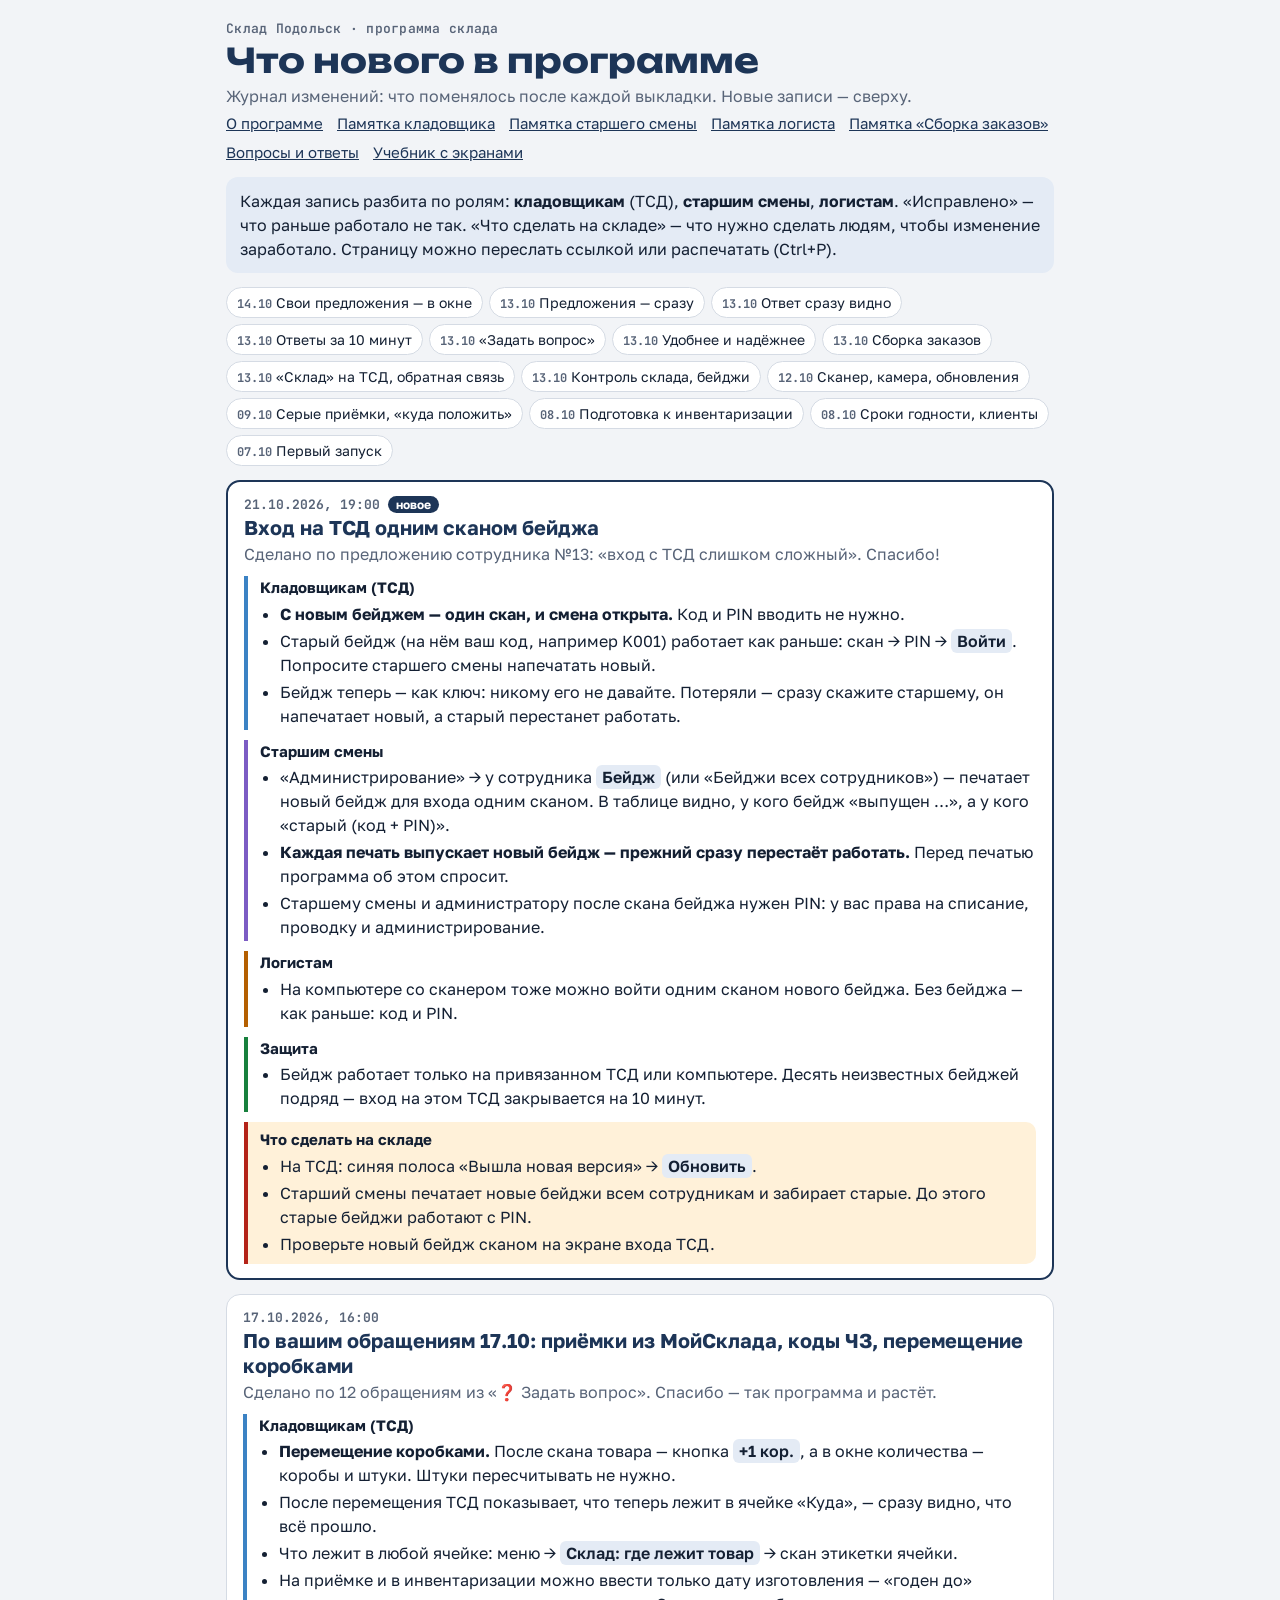
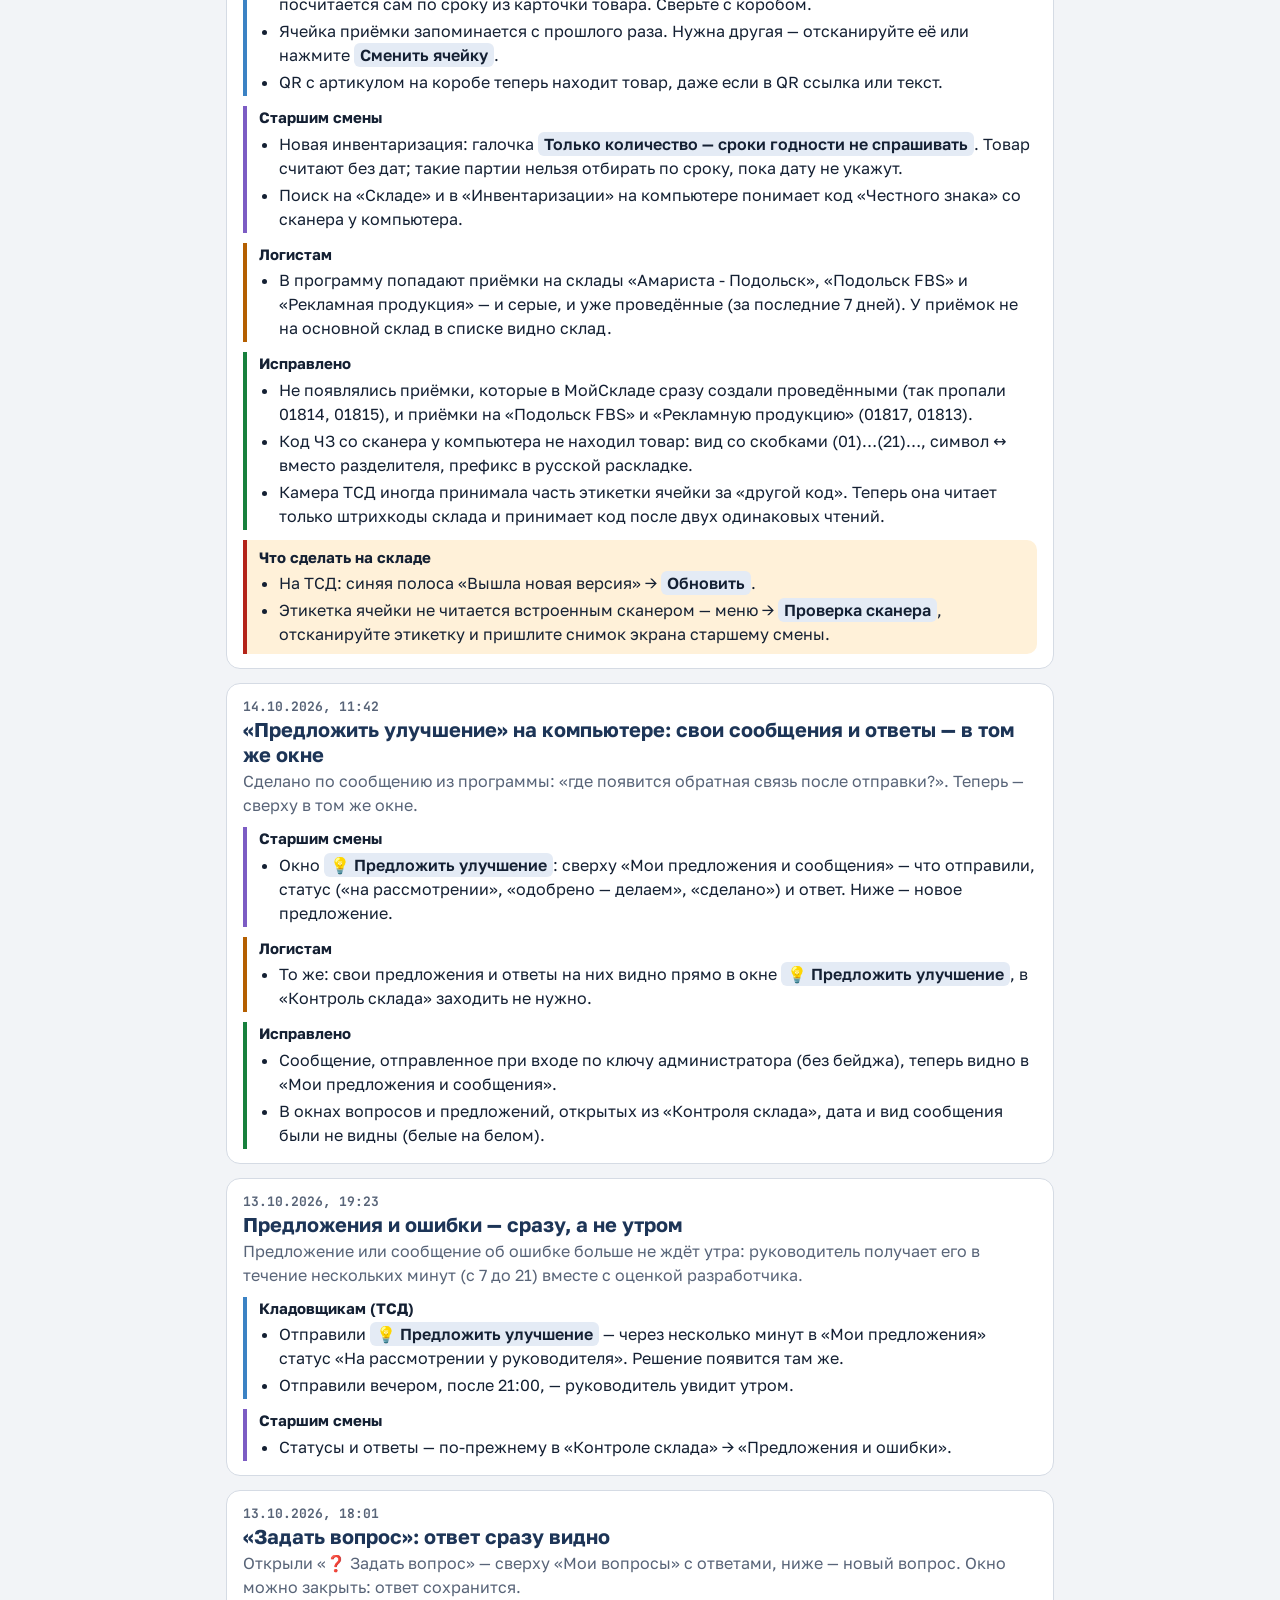
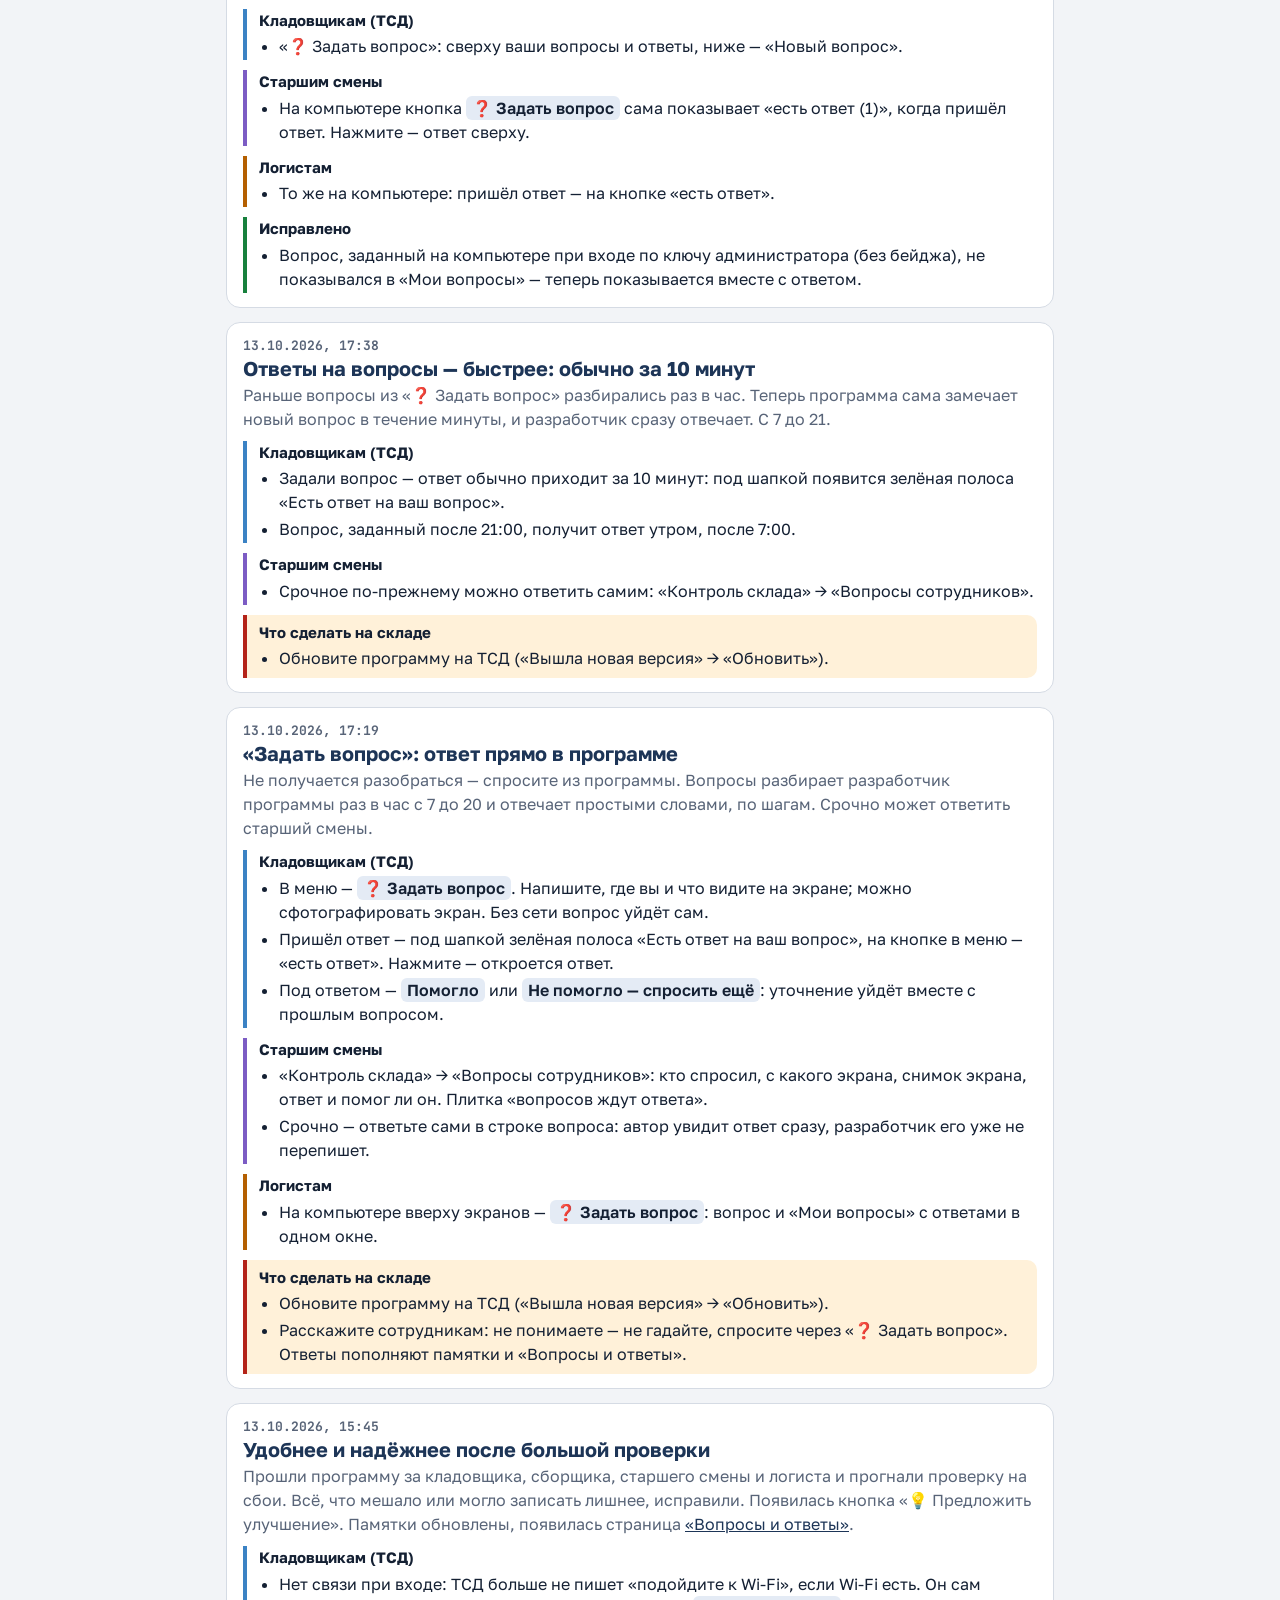
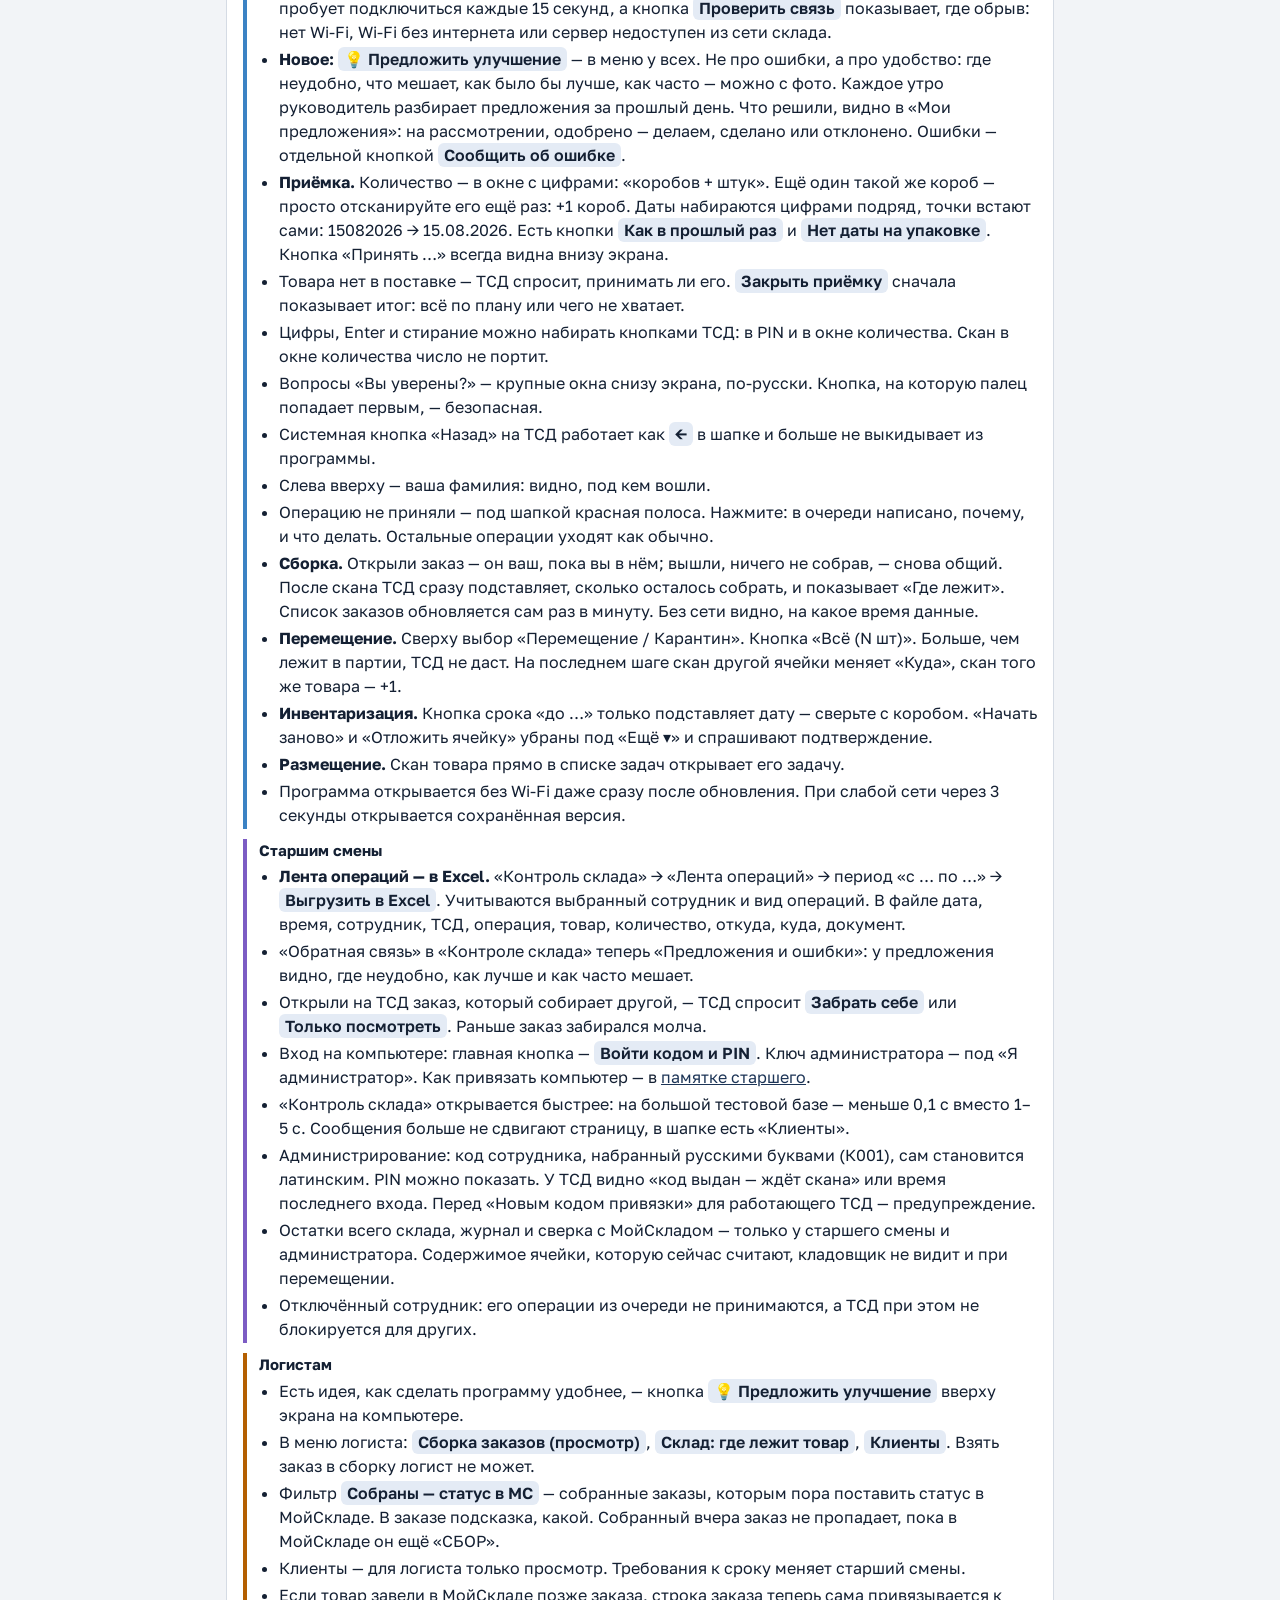
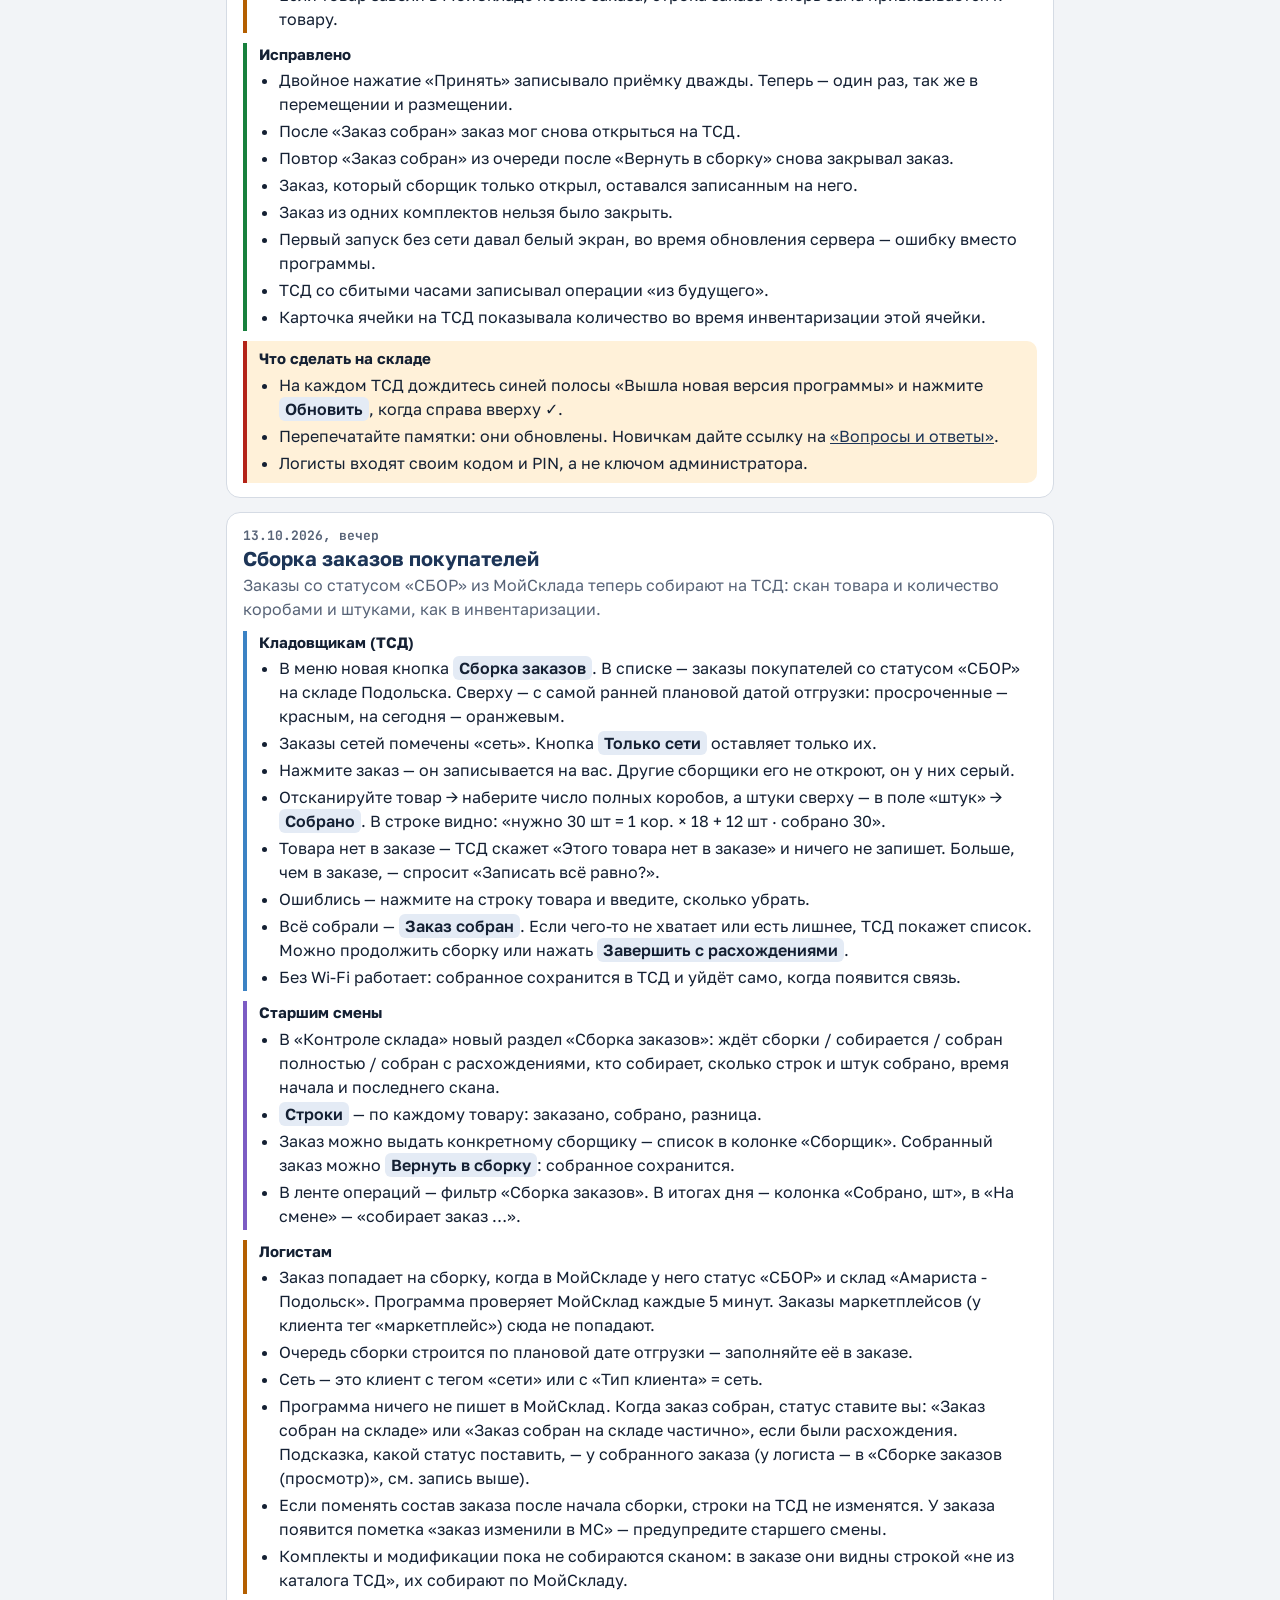
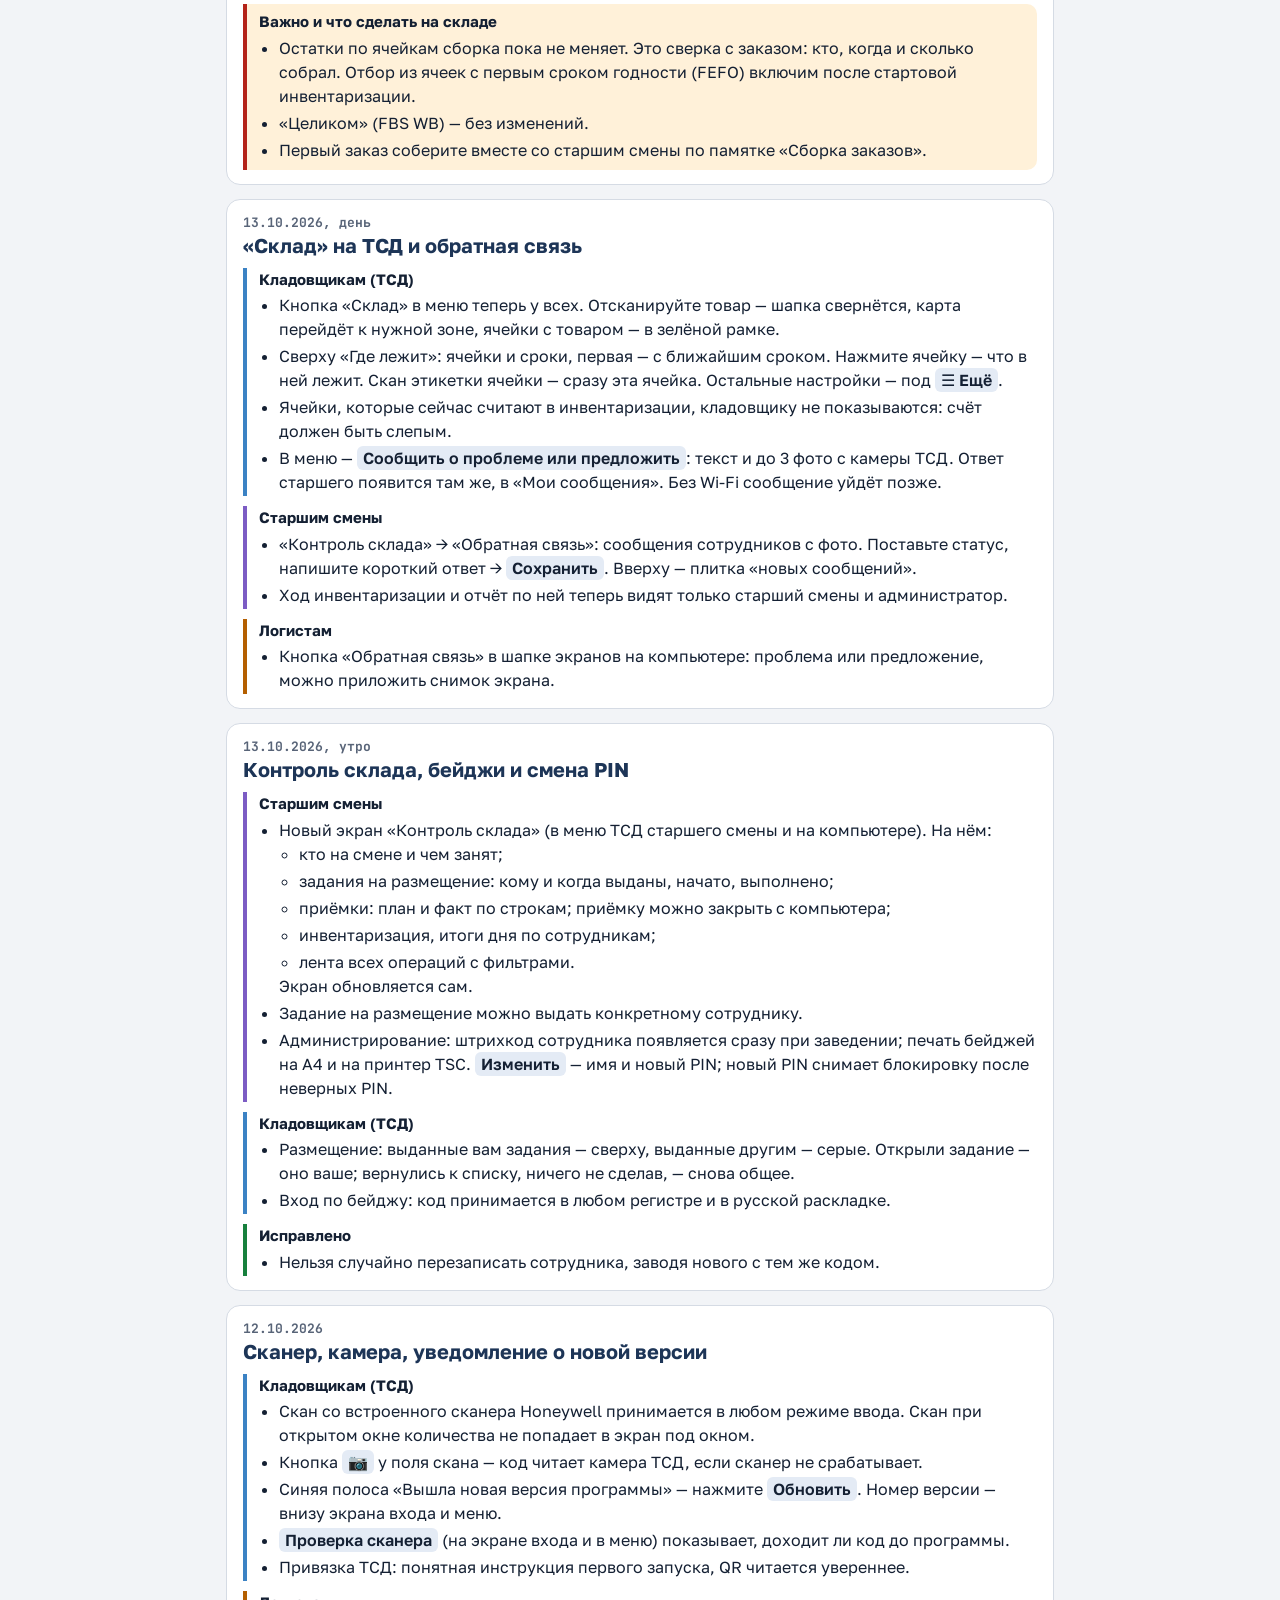
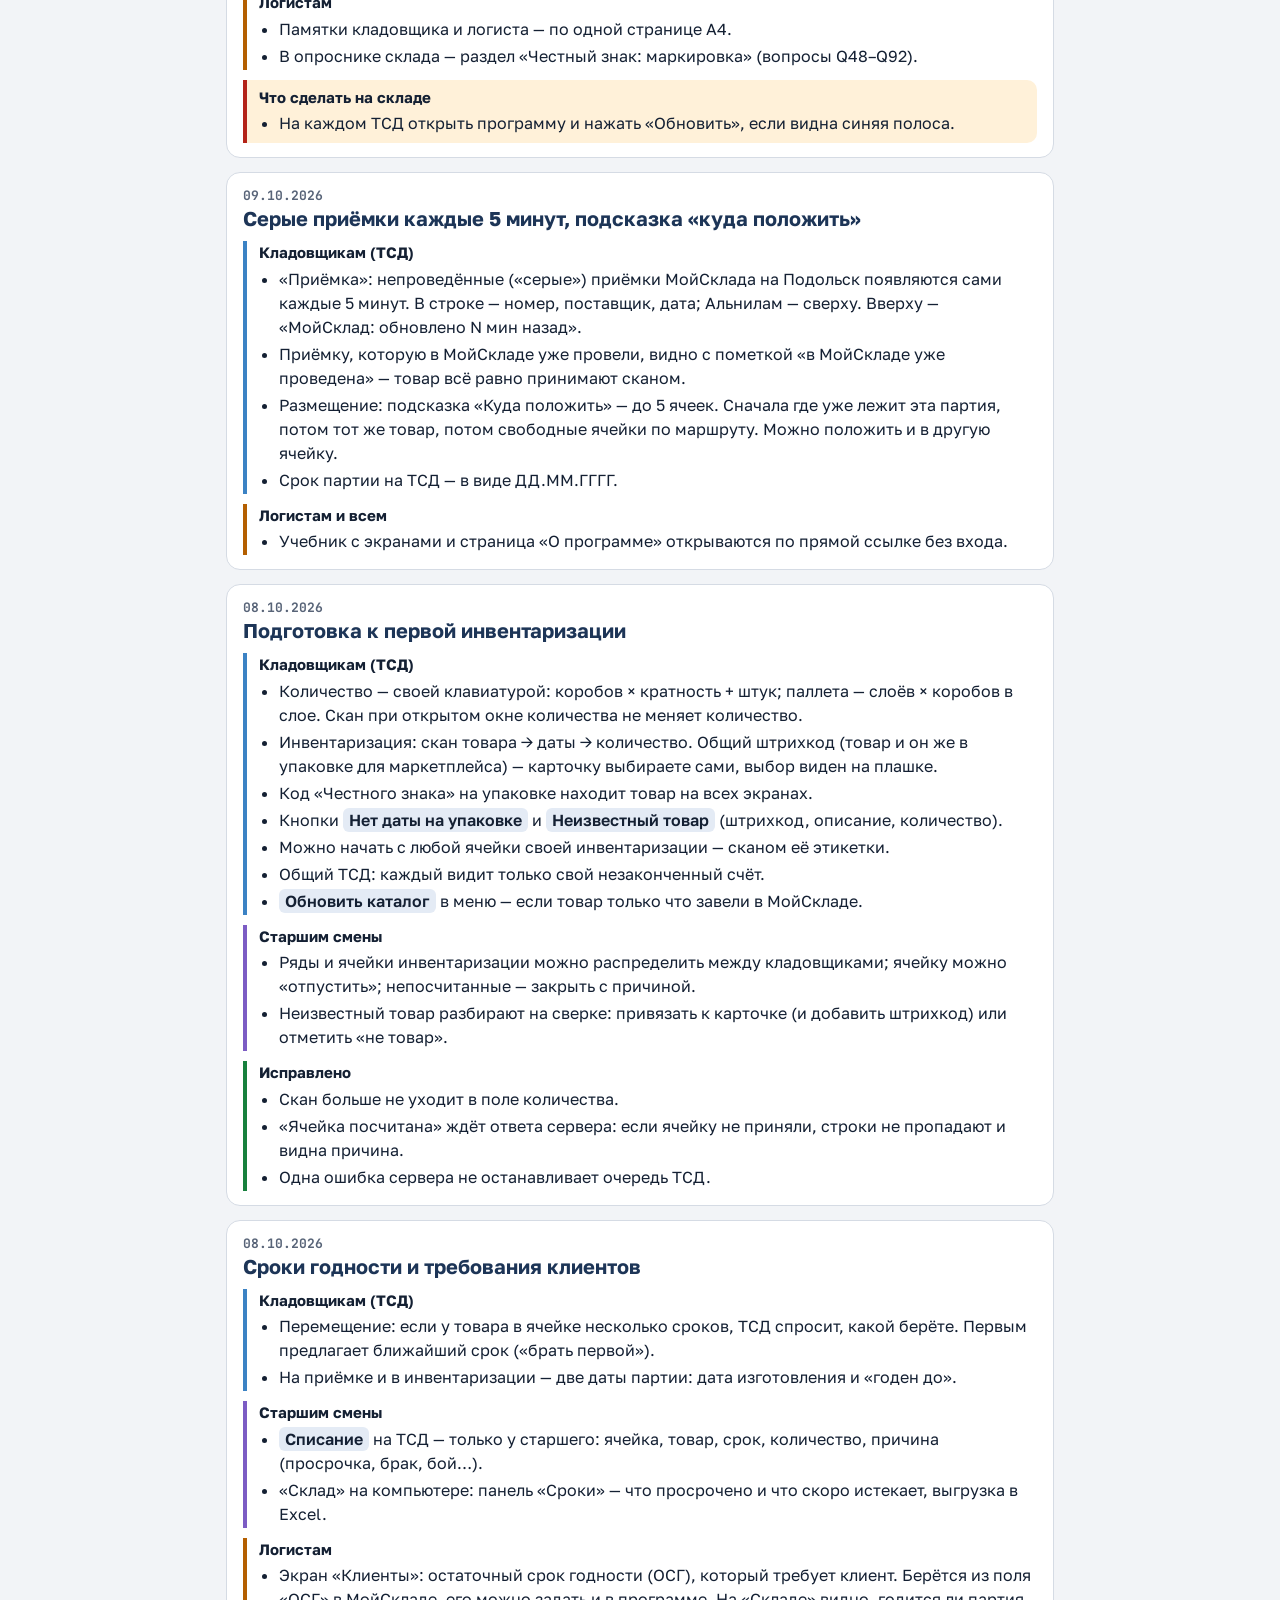
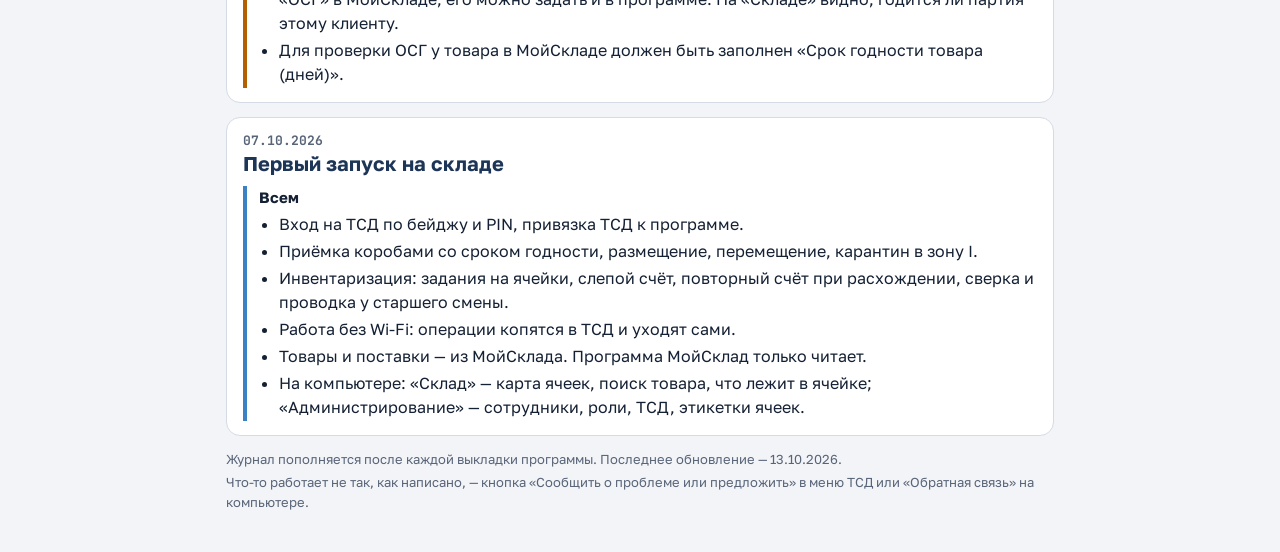
==== wms/changes/index.html @ 1d03b7bf "WMS: вход одним сканом бейджа — памятки, FAQ, журнал изменений Co-Authored-By: Claude Opus 5.5 <nore" ====
<!doctype html>
<html lang="ru">
<head>
<meta charset="utf-8">
<meta name="viewport" content="width=device-width, initial-scale=1, viewport-fit=cover">
<meta name="robots" content="noindex, nofollow">
<meta name="description" content="Журнал изменений программы склада Подольск: что поменялось для кладовщиков, старших смены и логистов после каждой выкладки.">
<meta name="color-scheme" content="light dark">
<title>Что нового в программе</title>
<link rel="preconnect" href="https://fonts.googleapis.com">
<link rel="preconnect" href="https://fonts.gstatic.com" crossorigin>
<link rel="stylesheet" href="https://fonts.googleapis.com/css2?family=Unbounded:wght@700&family=Golos+Text:wght@400;600;700&family=JetBrains+Mono:wght@600;700&display=swap">
<style>
/* Журнал изменений: новые выкладки сверху, по ролям. Тот же стиль, что у памяток и учебника. */
:root {
  --bg: #f2f4f7; --surface: #ffffff; --ink: #142033; --muted: #586478; --line: #d5dbe4;
  --brand: #1d3557; --brand-soft: #e4ebf5; --signal: #b45f00; --signal-soft: #fff1d9; --bad: #b42318;
  --ok: #17803d; --ok-soft: #e3f5e9;
  --f-display: "Unbounded", "Golos Text", system-ui, sans-serif;
  --f-body: "Golos Text", system-ui, -apple-system, "Segoe UI", Roboto, sans-serif;
  --f-mono: "JetBrains Mono", ui-monospace, Menlo, Consolas, monospace;
}
@media (prefers-color-scheme: dark) {
  :root:not([data-theme="light"]) {
    --bg: #0e1520; --surface: #161f2d; --ink: #e6ebf2; --muted: #9ba7b9; --line: #2a3648;
    --brand: #9cbbe6; --brand-soft: #1d2a3d; --signal: #f2b04a; --signal-soft: #33260f; --bad: #f08b80;
    --ok: #7fd39b; --ok-soft: #15301f;
    color-scheme: dark;
  }
}
:root[data-theme="dark"] {
  --bg: #0e1520; --surface: #161f2d; --ink: #e6ebf2; --muted: #9ba7b9; --line: #2a3648;
  --brand: #9cbbe6; --brand-soft: #1d2a3d; --signal: #f2b04a; --signal-soft: #33260f; --bad: #f08b80;
  --ok: #7fd39b; --ok-soft: #15301f;
  color-scheme: dark;
}
* { box-sizing: border-box; }
html { -webkit-text-size-adjust: 100%; }
body { margin: 0; background: var(--bg); color: var(--ink); font: 400 16px/1.5 var(--f-body); }
a { color: var(--brand); }
.wrap { max-width: 860px; margin: 0 auto; padding: 20px 16px 40px; display: grid; gap: 14px; }
header { display: grid; gap: 4px; }
.eyebrow { font: 600 13px var(--f-mono); color: var(--muted); letter-spacing: .02em; }
h1 { margin: 0; font: 700 clamp(24px, 4.4vw, 34px)/1.15 var(--f-display); color: var(--brand); }
.sub { margin: 0; color: var(--muted); }
.links { display: flex; flex-wrap: wrap; gap: 6px 14px; font-size: 15px; }
.how { margin: 0; padding: 12px 14px; border-radius: 12px; background: var(--brand-soft); }
.toc { display: flex; flex-wrap: wrap; gap: 6px; margin: 0; padding: 0; list-style: none; }
.toc a { display: inline-block; padding: 4px 10px; border-radius: 999px; border: 1px solid var(--line); background: var(--surface); text-decoration: none; font-size: 14px; color: var(--ink); }
.toc a b { font-family: var(--f-mono); font-size: 12px; color: var(--muted); margin-right: 4px; }
article { background: var(--surface); border: 1px solid var(--line); border-radius: 14px; padding: 14px 16px; display: grid; gap: 10px; scroll-margin-top: 12px; }
article.latest { border: 2px solid var(--brand); }
.rel-head { display: grid; gap: 2px; }
.date { font: 700 13px var(--f-mono); color: var(--muted); }
.date .new { margin-left: 8px; padding: 1px 8px; border-radius: 999px; background: var(--brand); color: var(--surface); font-family: var(--f-body); font-size: 12px; }
h2 { margin: 0; font: 700 20px/1.25 var(--f-body); color: var(--brand); }
.lead { margin: 0; color: var(--muted); }
.who { border-left: 4px solid var(--line); padding: 2px 0 2px 12px; }
.who h3 { margin: 0 0 4px; font: 700 15px/1.3 var(--f-body); }
.who.tsd { border-color: #3b82c4; }
.who.lead-role { border-color: #7c5cc4; }
.who.logist { border-color: var(--signal); }
.who.fixed { border-color: var(--ok); }
.who.todo { border-color: var(--bad); background: var(--signal-soft); border-radius: 0 10px 10px 0; padding: 8px 10px 8px 12px; }
ul { margin: 0; padding-left: 20px; display: grid; gap: 3px; }
p { margin: 0; }
.k { display: inline-block; padding: 0 6px; border-radius: 6px; background: var(--brand-soft); font-weight: 600; }
.note { color: var(--muted); font-size: 14px; }
footer { color: var(--muted); font-size: 13px; display: grid; gap: 4px; }
@media print {
  @page { size: A4; margin: 10mm; }
  body { background: #fff; color: #000; font-size: 10pt; line-height: 1.35; }
  .wrap { max-width: none; padding: 0; gap: 8px; }
  h1 { font-size: 18pt; color: #000; }
  .links, .toc { display: none; }
  article { border-color: #999; padding: 8px 10px; break-inside: auto; }
  article.latest { border-width: 1px; }
  .who { break-inside: avoid; }
  .how, .who.todo { background: #f3f3f3; }
  .k { background: #eee; }
}
</style>
</head>
<body>
<div class="wrap">
  <header>
    <span class="eyebrow">Склад Подольск · программа склада</span>
    <h1>Что нового в программе</h1>
    <p class="sub">Журнал изменений: что поменялось после каждой выкладки. Новые записи — сверху.</p>
    <nav class="links">
      <a href="../">О программе</a>
      <a href="../kladovshik/">Памятка кладовщика</a>
      <a href="../starshiy/">Памятка старшего смены</a>
      <a href="../logist/">Памятка логиста</a>
      <a href="../sborka/">Памятка «Сборка заказов»</a>
      <a href="../faq/">Вопросы и ответы</a>
      <a href="../training/">Учебник с экранами</a>
    </nav>
  </header>

  <p class="how">
    Каждая запись разбита по ролям: <b>кладовщикам</b> (ТСД), <b>старшим смены</b>, <b>логистам</b>.
    «Исправлено» — что раньше работало не так. «Что сделать на складе» — что нужно сделать людям, чтобы изменение заработало.
    Страницу можно переслать ссылкой или распечатать (Ctrl+P).
  </p>

  <ul class="toc" aria-label="Выкладки">
    <li><a href="#2026-10-13-fb-mine"><b>14.10</b>Свои предложения — в окне</a></li>
    <li><a href="#2026-10-13-ideas-fast"><b>13.10</b>Предложения — сразу</a></li>
    <li><a href="#2026-10-13-help-mine"><b>13.10</b>Ответ сразу видно</a></li>
    <li><a href="#2026-10-13-help-fast"><b>13.10</b>Ответы за 10 минут</a></li>
    <li><a href="#2026-10-13-help"><b>13.10</b>«Задать вопрос»</a></li>
    <li><a href="#2026-10-13-check"><b>13.10</b>Удобнее и надёжнее</a></li>
    <li><a href="#2026-10-13-sborka"><b>13.10</b>Сборка заказов</a></li>
    <li><a href="#2026-10-13-sklad"><b>13.10</b>«Склад» на ТСД, обратная связь</a></li>
    <li><a href="#2026-10-13-control"><b>13.10</b>Контроль склада, бейджи</a></li>
    <li><a href="#2026-10-12"><b>12.10</b>Сканер, камера, обновления</a></li>
    <li><a href="#2026-10-09"><b>09.10</b>Серые приёмки, «куда положить»</a></li>
    <li><a href="#2026-10-08-inv"><b>08.10</b>Подготовка к инвентаризации</a></li>
    <li><a href="#2026-10-08-srok"><b>08.10</b>Сроки годности, клиенты</a></li>
    <li><a href="#2026-10-07"><b>07.10</b>Первый запуск</a></li>
  </ul>

  <!-- Новая запись — сюда, сверху. Класс latest — только у последней. -->

  <article id="2026-10-21-badge" class="latest">
    <div class="rel-head">
      <span class="date">21.10.2026, 19:00<span class="new">новое</span></span>
      <h2>Вход на ТСД одним сканом бейджа</h2>
      <p class="lead">Сделано по предложению сотрудника №13: «вход с ТСД слишком сложный». Спасибо!</p>
    </div>
    <section class="who tsd">
      <h3>Кладовщикам (ТСД)</h3>
      <ul>
        <li><b>С новым бейджем — один скан, и смена открыта.</b> Код и PIN вводить не нужно.</li>
        <li>Старый бейдж (на нём ваш код, например K001) работает как раньше: скан → PIN → <span class="k">Войти</span>. Попросите старшего смены напечатать новый.</li>
        <li>Бейдж теперь — как ключ: никому его не давайте. Потеряли — сразу скажите старшему, он напечатает новый, а старый перестанет работать.</li>
      </ul>
    </section>
    <section class="who lead-role">
      <h3>Старшим смены</h3>
      <ul>
        <li>«Администрирование» → у сотрудника <span class="k">Бейдж</span> (или «Бейджи всех сотрудников») — печатает новый бейдж для входа одним сканом. В таблице видно, у кого бейдж «выпущен …», а у кого «старый (код + PIN)».</li>
        <li><b>Каждая печать выпускает новый бейдж — прежний сразу перестаёт работать.</b> Перед печатью программа об этом спросит.</li>
        <li>Старшему смены и администратору после скана бейджа нужен PIN: у вас права на списание, проводку и администрирование.</li>
      </ul>
    </section>
    <section class="who logist">
      <h3>Логистам</h3>
      <ul>
        <li>На компьютере со сканером тоже можно войти одним сканом нового бейджа. Без бейджа — как раньше: код и PIN.</li>
      </ul>
    </section>
    <section class="who fixed">
      <h3>Защита</h3>
      <ul>
        <li>Бейдж работает только на привязанном ТСД или компьютере. Десять неизвестных бейджей подряд — вход на этом ТСД закрывается на 10 минут.</li>
      </ul>
    </section>
    <section class="who todo">
      <h3>Что сделать на складе</h3>
      <ul>
        <li>На ТСД: синяя полоса «Вышла новая версия» → <span class="k">Обновить</span>.</li>
        <li>Старший смены печатает новые бейджи всем сотрудникам и забирает старые. До этого старые бейджи работают с PIN.</li>
        <li>Проверьте новый бейдж сканом на экране входа ТСД.</li>
      </ul>
    </section>
  </article>

  <article id="2026-10-17-obrashcheniya">
    <div class="rel-head">
      <span class="date">17.10.2026, 16:00</span>
      <h2>По вашим обращениям 17.10: приёмки из МойСклада, коды ЧЗ, перемещение коробками</h2>
      <p class="lead">Сделано по 12 обращениям из «❓ Задать вопрос». Спасибо — так программа и растёт.</p>
    </div>
    <section class="who tsd">
      <h3>Кладовщикам (ТСД)</h3>
      <ul>
        <li><b>Перемещение коробками.</b> После скана товара — кнопка <span class="k">+1 кор.</span>, а в окне количества — коробы и штуки. Штуки пересчитывать не нужно.</li>
        <li>После перемещения ТСД показывает, что теперь лежит в ячейке «Куда», — сразу видно, что всё прошло.</li>
        <li>Что лежит в любой ячейке: меню → <span class="k">Склад: где лежит товар</span> → скан этикетки ячейки.</li>
        <li>На приёмке и в инвентаризации можно ввести только дату изготовления — «годен до» посчитается сам по сроку из карточки товара. Сверьте с коробом.</li>
        <li>Ячейка приёмки запоминается с прошлого раза. Нужна другая — отсканируйте её или нажмите <span class="k">Сменить ячейку</span>.</li>
        <li>QR с артикулом на коробе теперь находит товар, даже если в QR ссылка или текст.</li>
      </ul>
    </section>
    <section class="who lead-role">
      <h3>Старшим смены</h3>
      <ul>
        <li>Новая инвентаризация: галочка <span class="k">Только количество — сроки годности не спрашивать</span>. Товар считают без дат; такие партии нельзя отбирать по сроку, пока дату не укажут.</li>
        <li>Поиск на «Складе» и в «Инвентаризации» на компьютере понимает код «Честного знака» со сканера у компьютера.</li>
      </ul>
    </section>
    <section class="who logist">
      <h3>Логистам</h3>
      <ul>
        <li>В программу попадают приёмки на склады «Амариста - Подольск», «Подольск FBS» и «Рекламная продукция» — и серые, и уже проведённые (за последние 7 дней). У приёмок не на основной склад в списке видно склад.</li>
      </ul>
    </section>
    <section class="who fixed">
      <h3>Исправлено</h3>
      <ul>
        <li>Не появлялись приёмки, которые в МойСкладе сразу создали проведёнными (так пропали 01814, 01815), и приёмки на «Подольск FBS» и «Рекламную продукцию» (01817, 01813).</li>
        <li>Код ЧЗ со сканера у компьютера не находил товар: вид со скобками (01)…(21)…, символ ↔ вместо разделителя, префикс в русской раскладке.</li>
        <li>Камера ТСД иногда принимала часть этикетки ячейки за «другой код». Теперь она читает только штрихкоды склада и принимает код после двух одинаковых чтений.</li>
      </ul>
    </section>
    <section class="who todo">
      <h3>Что сделать на складе</h3>
      <ul>
        <li>На ТСД: синяя полоса «Вышла новая версия» → <span class="k">Обновить</span>.</li>
        <li>Этикетка ячейки не читается встроенным сканером — меню → <span class="k">Проверка сканера</span>, отсканируйте этикетку и пришлите снимок экрана старшему смены.</li>
      </ul>
    </section>
  </article>

  <article id="2026-10-13-fb-mine">
    <div class="rel-head">
      <span class="date">14.10.2026, 11:42</span>
      <h2>«Предложить улучшение» на компьютере: свои сообщения и ответы — в том же окне</h2>
      <p class="lead">Сделано по сообщению из программы: «где появится обратная связь после отправки?». Теперь — сверху в том же окне.</p>
    </div>
    <section class="who lead-role">
      <h3>Старшим смены</h3>
      <ul>
        <li>Окно <span class="k">💡 Предложить улучшение</span>: сверху «Мои предложения и сообщения» — что отправили, статус («на рассмотрении», «одобрено — делаем», «сделано») и ответ. Ниже — новое предложение.</li>
      </ul>
    </section>
    <section class="who logist">
      <h3>Логистам</h3>
      <ul>
        <li>То же: свои предложения и ответы на них видно прямо в окне <span class="k">💡 Предложить улучшение</span>, в «Контроль склада» заходить не нужно.</li>
      </ul>
    </section>
    <section class="who fixed">
      <h3>Исправлено</h3>
      <ul>
        <li>Сообщение, отправленное при входе по ключу администратора (без бейджа), теперь видно в «Мои предложения и сообщения».</li>
        <li>В окнах вопросов и предложений, открытых из «Контроля склада», дата и вид сообщения были не видны (белые на белом).</li>
      </ul>
    </section>
  </article>

  <article id="2026-10-13-ideas-fast">
    <div class="rel-head">
      <span class="date">13.10.2026, 19:23</span>
      <h2>Предложения и ошибки — сразу, а не утром</h2>
      <p class="lead">Предложение или сообщение об ошибке больше не ждёт утра: руководитель получает его в течение нескольких минут (с 7 до 21) вместе с оценкой разработчика.</p>
    </div>
    <section class="who tsd">
      <h3>Кладовщикам (ТСД)</h3>
      <ul>
        <li>Отправили <span class="k">💡 Предложить улучшение</span> — через несколько минут в «Мои предложения» статус «На рассмотрении у руководителя». Решение появится там же.</li>
        <li>Отправили вечером, после 21:00, — руководитель увидит утром.</li>
      </ul>
    </section>
    <section class="who lead-role">
      <h3>Старшим смены</h3>
      <ul>
        <li>Статусы и ответы — по-прежнему в «Контроле склада» → «Предложения и ошибки».</li>
      </ul>
    </section>
  </article>

  <article id="2026-10-13-help-mine">
    <div class="rel-head">
      <span class="date">13.10.2026, 18:01</span>
      <h2>«Задать вопрос»: ответ сразу видно</h2>
      <p class="lead">Открыли «❓ Задать вопрос» — сверху «Мои вопросы» с ответами, ниже — новый вопрос. Окно можно закрыть: ответ сохранится.</p>
    </div>
    <section class="who tsd">
      <h3>Кладовщикам (ТСД)</h3>
      <ul>
        <li>«❓ Задать вопрос»: сверху ваши вопросы и ответы, ниже — «Новый вопрос».</li>
      </ul>
    </section>
    <section class="who lead-role">
      <h3>Старшим смены</h3>
      <ul>
        <li>На компьютере кнопка <span class="k">❓ Задать вопрос</span> сама показывает «есть ответ (1)», когда пришёл ответ. Нажмите — ответ сверху.</li>
      </ul>
    </section>
    <section class="who logist">
      <h3>Логистам</h3>
      <ul>
        <li>То же на компьютере: пришёл ответ — на кнопке «есть ответ».</li>
      </ul>
    </section>
    <section class="who fixed">
      <h3>Исправлено</h3>
      <ul>
        <li>Вопрос, заданный на компьютере при входе по ключу администратора (без бейджа), не показывался в «Мои вопросы» — теперь показывается вместе с ответом.</li>
      </ul>
    </section>
  </article>

  <article id="2026-10-13-help-fast">
    <div class="rel-head">
      <span class="date">13.10.2026, 17:38</span>
      <h2>Ответы на вопросы — быстрее: обычно за 10 минут</h2>
      <p class="lead">Раньше вопросы из «❓ Задать вопрос» разбирались раз в час. Теперь программа сама замечает новый вопрос в течение минуты, и разработчик сразу отвечает. С 7 до 21.</p>
    </div>
    <section class="who tsd">
      <h3>Кладовщикам (ТСД)</h3>
      <ul>
        <li>Задали вопрос — ответ обычно приходит за 10 минут: под шапкой появится зелёная полоса «Есть ответ на ваш вопрос».</li>
        <li>Вопрос, заданный после 21:00, получит ответ утром, после 7:00.</li>
      </ul>
    </section>
    <section class="who lead-role">
      <h3>Старшим смены</h3>
      <ul>
        <li>Срочное по-прежнему можно ответить самим: «Контроль склада» → «Вопросы сотрудников».</li>
      </ul>
    </section>
    <section class="who todo">
      <h3>Что сделать на складе</h3>
      <ul>
        <li>Обновите программу на ТСД («Вышла новая версия» → «Обновить»).</li>
      </ul>
    </section>
  </article>

  <article id="2026-10-13-help">
    <div class="rel-head">
      <span class="date">13.10.2026, 17:19</span>
      <h2>«Задать вопрос»: ответ прямо в программе</h2>
      <p class="lead">Не получается разобраться — спросите из программы. Вопросы разбирает разработчик программы раз в час с 7 до 20 и отвечает простыми словами, по шагам. Срочно может ответить старший смены.</p>
    </div>
    <section class="who tsd">
      <h3>Кладовщикам (ТСД)</h3>
      <ul>
        <li>В меню — <span class="k">❓ Задать вопрос</span>. Напишите, где вы и что видите на экране; можно сфотографировать экран. Без сети вопрос уйдёт сам.</li>
        <li>Пришёл ответ — под шапкой зелёная полоса «Есть ответ на ваш вопрос», на кнопке в меню — «есть ответ». Нажмите — откроется ответ.</li>
        <li>Под ответом — <span class="k">Помогло</span> или <span class="k">Не помогло — спросить ещё</span>: уточнение уйдёт вместе с прошлым вопросом.</li>
      </ul>
    </section>
    <section class="who lead-role">
      <h3>Старшим смены</h3>
      <ul>
        <li>«Контроль склада» → «Вопросы сотрудников»: кто спросил, с какого экрана, снимок экрана, ответ и помог ли он. Плитка «вопросов ждут ответа».</li>
        <li>Срочно — ответьте сами в строке вопроса: автор увидит ответ сразу, разработчик его уже не перепишет.</li>
      </ul>
    </section>
    <section class="who logist">
      <h3>Логистам</h3>
      <ul>
        <li>На компьютере вверху экранов — <span class="k">❓ Задать вопрос</span>: вопрос и «Мои вопросы» с ответами в одном окне.</li>
      </ul>
    </section>
    <section class="who todo">
      <h3>Что сделать на складе</h3>
      <ul>
        <li>Обновите программу на ТСД («Вышла новая версия» → «Обновить»).</li>
        <li>Расскажите сотрудникам: не понимаете — не гадайте, спросите через «❓ Задать вопрос». Ответы пополняют памятки и «Вопросы и ответы».</li>
      </ul>
    </section>
  </article>

  <article id="2026-10-13-check">
    <div class="rel-head">
      <span class="date">13.10.2026, 15:45</span>
      <h2>Удобнее и надёжнее после большой проверки</h2>
      <p class="lead">Прошли программу за кладовщика, сборщика, старшего смены и логиста и прогнали проверку на сбои. Всё, что мешало или могло записать лишнее, исправили. Появилась кнопка «💡 Предложить улучшение». Памятки обновлены, появилась страница <a href="../faq/">«Вопросы и ответы»</a>.</p>
    </div>
    <section class="who tsd">
      <h3>Кладовщикам (ТСД)</h3>
      <ul>
        <li>Нет связи при входе: ТСД больше не пишет «подойдите к Wi-Fi», если Wi-Fi есть. Он сам пробует подключиться каждые 15 секунд, а кнопка <span class="k">Проверить связь</span> показывает, где обрыв: нет Wi-Fi, Wi-Fi без интернета или сервер недоступен из сети склада.</li>
        <li><b>Новое: <span class="k">💡 Предложить улучшение</span></b> — в меню у всех. Не про ошибки, а про удобство: где неудобно, что мешает, как было бы лучше, как часто — можно с фото. Каждое утро руководитель разбирает предложения за прошлый день. Что решили, видно в «Мои предложения»: на рассмотрении, одобрено — делаем, сделано или отклонено. Ошибки — отдельной кнопкой <span class="k">Сообщить об ошибке</span>.</li>
        <li><b>Приёмка.</b> Количество — в окне с цифрами: «коробов + штук». Ещё один такой же короб — просто отсканируйте его ещё раз: +1 короб. Даты набираются цифрами подряд, точки встают сами: 15082026 → 15.08.2026. Есть кнопки <span class="k">Как в прошлый раз</span> и <span class="k">Нет даты на упаковке</span>. Кнопка «Принять …» всегда видна внизу экрана.</li>
        <li>Товара нет в поставке — ТСД спросит, принимать ли его. <span class="k">Закрыть приёмку</span> сначала показывает итог: всё по плану или чего не хватает.</li>
        <li>Цифры, Enter и стирание можно набирать кнопками ТСД: в PIN и в окне количества. Скан в окне количества число не портит.</li>
        <li>Вопросы «Вы уверены?» — крупные окна снизу экрана, по-русски. Кнопка, на которую палец попадает первым, — безопасная.</li>
        <li>Системная кнопка «Назад» на ТСД работает как <span class="k">←</span> в шапке и больше не выкидывает из программы.</li>
        <li>Слева вверху — ваша фамилия: видно, под кем вошли.</li>
        <li>Операцию не приняли — под шапкой красная полоса. Нажмите: в очереди написано, почему, и что делать. Остальные операции уходят как обычно.</li>
        <li><b>Сборка.</b> Открыли заказ — он ваш, пока вы в нём; вышли, ничего не собрав, — снова общий. После скана ТСД сразу подставляет, сколько осталось собрать, и показывает «Где лежит». Список заказов обновляется сам раз в минуту. Без сети видно, на какое время данные.</li>
        <li><b>Перемещение.</b> Сверху выбор «Перемещение / Карантин». Кнопка «Всё (N шт)». Больше, чем лежит в партии, ТСД не даст. На последнем шаге скан другой ячейки меняет «Куда», скан того же товара — +1.</li>
        <li><b>Инвентаризация.</b> Кнопка срока «до …» только подставляет дату — сверьте с коробом. «Начать заново» и «Отложить ячейку» убраны под «Ещё ▾» и спрашивают подтверждение.</li>
        <li><b>Размещение.</b> Скан товара прямо в списке задач открывает его задачу.</li>
        <li>Программа открывается без Wi-Fi даже сразу после обновления. При слабой сети через 3 секунды открывается сохранённая версия.</li>
      </ul>
    </section>
    <section class="who lead-role">
      <h3>Старшим смены</h3>
      <ul>
        <li><b>Лента операций — в Excel.</b> «Контроль склада» → «Лента операций» → период «с … по …» → <span class="k">Выгрузить в Excel</span>. Учитываются выбранный сотрудник и вид операций. В файле дата, время, сотрудник, ТСД, операция, товар, количество, откуда, куда, документ.</li>
        <li>«Обратная связь» в «Контроле склада» теперь «Предложения и ошибки»: у предложения видно, где неудобно, как лучше и как часто мешает.</li>
        <li>Открыли на ТСД заказ, который собирает другой, — ТСД спросит <span class="k">Забрать себе</span> или <span class="k">Только посмотреть</span>. Раньше заказ забирался молча.</li>
        <li>Вход на компьютере: главная кнопка — <span class="k">Войти кодом и PIN</span>. Ключ администратора — под «Я администратор». Как привязать компьютер — в <a href="../starshiy/">памятке старшего</a>.</li>
        <li>«Контроль склада» открывается быстрее: на большой тестовой базе — меньше 0,1 с вместо 1–5 с. Сообщения больше не сдвигают страницу, в шапке есть «Клиенты».</li>
        <li>Администрирование: код сотрудника, набранный русскими буквами (К001), сам становится латинским. PIN можно показать. У ТСД видно «код выдан — ждёт скана» или время последнего входа. Перед «Новым кодом привязки» для работающего ТСД — предупреждение.</li>
        <li>Остатки всего склада, журнал и сверка с МойСкладом — только у старшего смены и администратора. Содержимое ячейки, которую сейчас считают, кладовщик не видит и при перемещении.</li>
        <li>Отключённый сотрудник: его операции из очереди не принимаются, а ТСД при этом не блокируется для других.</li>
      </ul>
    </section>
    <section class="who logist">
      <h3>Логистам</h3>
      <ul>
        <li>Есть идея, как сделать программу удобнее, — кнопка <span class="k">💡 Предложить улучшение</span> вверху экрана на компьютере.</li>
        <li>В меню логиста: <span class="k">Сборка заказов (просмотр)</span>, <span class="k">Склад: где лежит товар</span>, <span class="k">Клиенты</span>. Взять заказ в сборку логист не может.</li>
        <li>Фильтр <span class="k">Собраны — статус в МС</span> — собранные заказы, которым пора поставить статус в МойСкладе. В заказе подсказка, какой. Собранный вчера заказ не пропадает, пока в МойСкладе он ещё «СБОР».</li>
        <li>Клиенты — для логиста только просмотр. Требования к сроку меняет старший смены.</li>
        <li>Если товар завели в МойСкладе позже заказа, строка заказа теперь сама привязывается к товару.</li>
      </ul>
    </section>
    <section class="who fixed">
      <h3>Исправлено</h3>
      <ul>
        <li>Двойное нажатие «Принять» записывало приёмку дважды. Теперь — один раз, так же в перемещении и размещении.</li>
        <li>После «Заказ собран» заказ мог снова открыться на ТСД.</li>
        <li>Повтор «Заказ собран» из очереди после «Вернуть в сборку» снова закрывал заказ.</li>
        <li>Заказ, который сборщик только открыл, оставался записанным на него.</li>
        <li>Заказ из одних комплектов нельзя было закрыть.</li>
        <li>Первый запуск без сети давал белый экран, во время обновления сервера — ошибку вместо программы.</li>
        <li>ТСД со сбитыми часами записывал операции «из будущего».</li>
        <li>Карточка ячейки на ТСД показывала количество во время инвентаризации этой ячейки.</li>
      </ul>
    </section>
    <section class="who todo">
      <h3>Что сделать на складе</h3>
      <ul>
        <li>На каждом ТСД дождитесь синей полосы «Вышла новая версия программы» и нажмите <span class="k">Обновить</span>, когда справа вверху ✓.</li>
        <li>Перепечатайте памятки: они обновлены. Новичкам дайте ссылку на <a href="../faq/">«Вопросы и ответы»</a>.</li>
        <li>Логисты входят своим кодом и PIN, а не ключом администратора.</li>
      </ul>
    </section>
  </article>

  <article id="2026-10-13-sborka">
    <div class="rel-head">
      <span class="date">13.10.2026, вечер</span>
      <h2>Сборка заказов покупателей</h2>
      <p class="lead">Заказы со статусом «СБОР» из МойСклада теперь собирают на ТСД: скан товара и количество коробами и штуками, как в инвентаризации.</p>
    </div>
    <section class="who tsd">
      <h3>Кладовщикам (ТСД)</h3>
      <ul>
        <li>В меню новая кнопка <span class="k">Сборка заказов</span>. В списке — заказы покупателей со статусом «СБОР» на складе Подольска. Сверху — с самой ранней плановой датой отгрузки: просроченные — красным, на сегодня — оранжевым.</li>
        <li>Заказы сетей помечены «сеть». Кнопка <span class="k">Только сети</span> оставляет только их.</li>
        <li>Нажмите заказ — он записывается на вас. Другие сборщики его не откроют, он у них серый.</li>
        <li>Отсканируйте товар → наберите число полных коробов, а штуки сверху — в поле «штук» → <span class="k">Собрано</span>. В строке видно: «нужно 30 шт = 1 кор. × 18 + 12 шт · собрано 30».</li>
        <li>Товара нет в заказе — ТСД скажет «Этого товара нет в заказе» и ничего не запишет. Больше, чем в заказе, — спросит «Записать всё равно?».</li>
        <li>Ошиблись — нажмите на строку товара и введите, сколько убрать.</li>
        <li>Всё собрали — <span class="k">Заказ собран</span>. Если чего-то не хватает или есть лишнее, ТСД покажет список. Можно продолжить сборку или нажать <span class="k">Завершить с расхождениями</span>.</li>
        <li>Без Wi-Fi работает: собранное сохранится в ТСД и уйдёт само, когда появится связь.</li>
      </ul>
    </section>
    <section class="who lead-role">
      <h3>Старшим смены</h3>
      <ul>
        <li>В «Контроле склада» новый раздел «Сборка заказов»: ждёт сборки / собирается / собран полностью / собран с расхождениями, кто собирает, сколько строк и штук собрано, время начала и последнего скана.</li>
        <li><span class="k">Строки</span> — по каждому товару: заказано, собрано, разница.</li>
        <li>Заказ можно выдать конкретному сборщику — список в колонке «Сборщик». Собранный заказ можно <span class="k">Вернуть в сборку</span>: собранное сохранится.</li>
        <li>В ленте операций — фильтр «Сборка заказов». В итогах дня — колонка «Собрано, шт», в «На смене» — «собирает заказ …».</li>
      </ul>
    </section>
    <section class="who logist">
      <h3>Логистам</h3>
      <ul>
        <li>Заказ попадает на сборку, когда в МойСкладе у него статус «СБОР» и склад «Амариста - Подольск». Программа проверяет МойСклад каждые 5 минут. Заказы маркетплейсов (у клиента тег «маркетплейс») сюда не попадают.</li>
        <li>Очередь сборки строится по плановой дате отгрузки — заполняйте её в заказе.</li>
        <li>Сеть — это клиент с тегом «сети» или с «Тип клиента» = сеть.</li>
        <li>Программа ничего не пишет в МойСклад. Когда заказ собран, статус ставите вы: «Заказ собран на складе» или «Заказ собран на складе частично», если были расхождения. Подсказка, какой статус поставить, — у собранного заказа (у логиста — в «Сборке заказов (просмотр)», см. запись выше).</li>
        <li>Если поменять состав заказа после начала сборки, строки на ТСД не изменятся. У заказа появится пометка «заказ изменили в МС» — предупредите старшего смены.</li>
        <li>Комплекты и модификации пока не собираются сканом: в заказе они видны строкой «не из каталога ТСД», их собирают по МойСкладу.</li>
      </ul>
    </section>
    <section class="who todo">
      <h3>Важно и что сделать на складе</h3>
      <ul>
        <li>Остатки по ячейкам сборка пока не меняет. Это сверка с заказом: кто, когда и сколько собрал. Отбор из ячеек с первым сроком годности (FEFO) включим после стартовой инвентаризации.</li>
        <li>«Целиком» (FBS WB) — без изменений.</li>
        <li>Первый заказ соберите вместе со старшим смены по памятке «Сборка заказов».</li>
      </ul>
    </section>
  </article>

  <article id="2026-10-13-sklad">
    <div class="rel-head">
      <span class="date">13.10.2026, день</span>
      <h2>«Склад» на ТСД и обратная связь</h2>
    </div>
    <section class="who tsd">
      <h3>Кладовщикам (ТСД)</h3>
      <ul>
        <li>Кнопка «Склад» в меню теперь у всех. Отсканируйте товар — шапка свернётся, карта перейдёт к нужной зоне, ячейки с товаром — в зелёной рамке.</li>
        <li>Сверху «Где лежит»: ячейки и сроки, первая — с ближайшим сроком. Нажмите ячейку — что в ней лежит. Скан этикетки ячейки — сразу эта ячейка. Остальные настройки — под <span class="k">☰ Ещё</span>.</li>
        <li>Ячейки, которые сейчас считают в инвентаризации, кладовщику не показываются: счёт должен быть слепым.</li>
        <li>В меню — <span class="k">Сообщить о проблеме или предложить</span>: текст и до 3 фото с камеры ТСД. Ответ старшего появится там же, в «Мои сообщения». Без Wi-Fi сообщение уйдёт позже.</li>
      </ul>
    </section>
    <section class="who lead-role">
      <h3>Старшим смены</h3>
      <ul>
        <li>«Контроль склада» → «Обратная связь»: сообщения сотрудников с фото. Поставьте статус, напишите короткий ответ → <span class="k">Сохранить</span>. Вверху — плитка «новых сообщений».</li>
        <li>Ход инвентаризации и отчёт по ней теперь видят только старший смены и администратор.</li>
      </ul>
    </section>
    <section class="who logist">
      <h3>Логистам</h3>
      <ul>
        <li>Кнопка «Обратная связь» в шапке экранов на компьютере: проблема или предложение, можно приложить снимок экрана.</li>
      </ul>
    </section>
  </article>

  <article id="2026-10-13-control">
    <div class="rel-head">
      <span class="date">13.10.2026, утро</span>
      <h2>Контроль склада, бейджи и смена PIN</h2>
    </div>
    <section class="who lead-role">
      <h3>Старшим смены</h3>
      <ul>
        <li>Новый экран «Контроль склада» (в меню ТСД старшего смены и на компьютере). На нём:
          <ul>
            <li>кто на смене и чем занят;</li>
            <li>задания на размещение: кому и когда выданы, начато, выполнено;</li>
            <li>приёмки: план и факт по строкам; приёмку можно закрыть с компьютера;</li>
            <li>инвентаризация, итоги дня по сотрудникам;</li>
            <li>лента всех операций с фильтрами.</li>
          </ul>
          Экран обновляется сам.</li>
        <li>Задание на размещение можно выдать конкретному сотруднику.</li>
        <li>Администрирование: штрихкод сотрудника появляется сразу при заведении; печать бейджей на A4 и на принтер TSC. <span class="k">Изменить</span> — имя и новый PIN; новый PIN снимает блокировку после неверных PIN.</li>
      </ul>
    </section>
    <section class="who tsd">
      <h3>Кладовщикам (ТСД)</h3>
      <ul>
        <li>Размещение: выданные вам задания — сверху, выданные другим — серые. Открыли задание — оно ваше; вернулись к списку, ничего не сделав, — снова общее.</li>
        <li>Вход по бейджу: код принимается в любом регистре и в русской раскладке.</li>
      </ul>
    </section>
    <section class="who fixed">
      <h3>Исправлено</h3>
      <ul>
        <li>Нельзя случайно перезаписать сотрудника, заводя нового с тем же кодом.</li>
      </ul>
    </section>
  </article>

  <article id="2026-10-12">
    <div class="rel-head">
      <span class="date">12.10.2026</span>
      <h2>Сканер, камера, уведомление о новой версии</h2>
    </div>
    <section class="who tsd">
      <h3>Кладовщикам (ТСД)</h3>
      <ul>
        <li>Скан со встроенного сканера Honeywell принимается в любом режиме ввода. Скан при открытом окне количества не попадает в экран под окном.</li>
        <li>Кнопка <span class="k">📷</span> у поля скана — код читает камера ТСД, если сканер не срабатывает.</li>
        <li>Синяя полоса «Вышла новая версия программы» — нажмите <span class="k">Обновить</span>. Номер версии — внизу экрана входа и меню.</li>
        <li><span class="k">Проверка сканера</span> (на экране входа и в меню) показывает, доходит ли код до программы.</li>
        <li>Привязка ТСД: понятная инструкция первого запуска, QR читается увереннее.</li>
      </ul>
    </section>
    <section class="who logist">
      <h3>Логистам</h3>
      <ul>
        <li>Памятки кладовщика и логиста — по одной странице A4.</li>
        <li>В опроснике склада — раздел «Честный знак: маркировка» (вопросы Q48–Q92).</li>
      </ul>
    </section>
    <section class="who todo">
      <h3>Что сделать на складе</h3>
      <ul>
        <li>На каждом ТСД открыть программу и нажать «Обновить», если видна синяя полоса.</li>
      </ul>
    </section>
  </article>

  <article id="2026-10-09">
    <div class="rel-head">
      <span class="date">09.10.2026</span>
      <h2>Серые приёмки каждые 5 минут, подсказка «куда положить»</h2>
    </div>
    <section class="who tsd">
      <h3>Кладовщикам (ТСД)</h3>
      <ul>
        <li>«Приёмка»: непроведённые («серые») приёмки МойСклада на Подольск появляются сами каждые 5 минут. В строке — номер, поставщик, дата; Альнилам — сверху. Вверху — «МойСклад: обновлено N мин назад».</li>
        <li>Приёмку, которую в МойСкладе уже провели, видно с пометкой «в МойСкладе уже проведена» — товар всё равно принимают сканом.</li>
        <li>Размещение: подсказка «Куда положить» — до 5 ячеек. Сначала где уже лежит эта партия, потом тот же товар, потом свободные ячейки по маршруту. Можно положить и в другую ячейку.</li>
        <li>Срок партии на ТСД — в виде ДД.ММ.ГГГГ.</li>
      </ul>
    </section>
    <section class="who logist">
      <h3>Логистам и всем</h3>
      <ul>
        <li>Учебник с экранами и страница «О программе» открываются по прямой ссылке без входа.</li>
      </ul>
    </section>
  </article>

  <article id="2026-10-08-inv">
    <div class="rel-head">
      <span class="date">08.10.2026</span>
      <h2>Подготовка к первой инвентаризации</h2>
    </div>
    <section class="who tsd">
      <h3>Кладовщикам (ТСД)</h3>
      <ul>
        <li>Количество — своей клавиатурой: коробов × кратность + штук; паллета — слоёв × коробов в слое. Скан при открытом окне количества не меняет количество.</li>
        <li>Инвентаризация: скан товара → даты → количество. Общий штрихкод (товар и он же в упаковке для маркетплейса) — карточку выбираете сами, выбор виден на плашке.</li>
        <li>Код «Честного знака» на упаковке находит товар на всех экранах.</li>
        <li>Кнопки <span class="k">Нет даты на упаковке</span> и <span class="k">Неизвестный товар</span> (штрихкод, описание, количество).</li>
        <li>Можно начать с любой ячейки своей инвентаризации — сканом её этикетки.</li>
        <li>Общий ТСД: каждый видит только свой незаконченный счёт.</li>
        <li><span class="k">Обновить каталог</span> в меню — если товар только что завели в МойСкладе.</li>
      </ul>
    </section>
    <section class="who lead-role">
      <h3>Старшим смены</h3>
      <ul>
        <li>Ряды и ячейки инвентаризации можно распределить между кладовщиками; ячейку можно «отпустить»; непосчитанные — закрыть с причиной.</li>
        <li>Неизвестный товар разбирают на сверке: привязать к карточке (и добавить штрихкод) или отметить «не товар».</li>
      </ul>
    </section>
    <section class="who fixed">
      <h3>Исправлено</h3>
      <ul>
        <li>Скан больше не уходит в поле количества.</li>
        <li>«Ячейка посчитана» ждёт ответа сервера: если ячейку не приняли, строки не пропадают и видна причина.</li>
        <li>Одна ошибка сервера не останавливает очередь ТСД.</li>
      </ul>
    </section>
  </article>

  <article id="2026-10-08-srok">
    <div class="rel-head">
      <span class="date">08.10.2026</span>
      <h2>Сроки годности и требования клиентов</h2>
    </div>
    <section class="who tsd">
      <h3>Кладовщикам (ТСД)</h3>
      <ul>
        <li>Перемещение: если у товара в ячейке несколько сроков, ТСД спросит, какой берёте. Первым предлагает ближайший срок («брать первой»).</li>
        <li>На приёмке и в инвентаризации — две даты партии: дата изготовления и «годен до».</li>
      </ul>
    </section>
    <section class="who lead-role">
      <h3>Старшим смены</h3>
      <ul>
        <li><span class="k">Списание</span> на ТСД — только у старшего: ячейка, товар, срок, количество, причина (просрочка, брак, бой…).</li>
        <li>«Склад» на компьютере: панель «Сроки» — что просрочено и что скоро истекает, выгрузка в Excel.</li>
      </ul>
    </section>
    <section class="who logist">
      <h3>Логистам</h3>
      <ul>
        <li>Экран «Клиенты»: остаточный срок годности (ОСГ), который требует клиент. Берётся из поля «ОСГ» в МойСкладе, его можно задать и в программе. На «Складе» видно, годится ли партия этому клиенту.</li>
        <li>Для проверки ОСГ у товара в МойСкладе должен быть заполнен «Срок годности товара (дней)».</li>
      </ul>
    </section>
  </article>

  <article id="2026-10-07">
    <div class="rel-head">
      <span class="date">07.10.2026</span>
      <h2>Первый запуск на складе</h2>
    </div>
    <section class="who tsd">
      <h3>Всем</h3>
      <ul>
        <li>Вход на ТСД по бейджу и PIN, привязка ТСД к программе.</li>
        <li>Приёмка коробами со сроком годности, размещение, перемещение, карантин в зону I.</li>
        <li>Инвентаризация: задания на ячейки, слепой счёт, повторный счёт при расхождении, сверка и проводка у старшего смены.</li>
        <li>Работа без Wi-Fi: операции копятся в ТСД и уходят сами.</li>
        <li>Товары и поставки — из МойСклада. Программа МойСклад только читает.</li>
        <li>На компьютере: «Склад» — карта ячеек, поиск товара, что лежит в ячейке; «Администрирование» — сотрудники, роли, ТСД, этикетки ячеек.</li>
      </ul>
    </section>
  </article>

  <footer>
    <p>Журнал пополняется после каждой выкладки программы. Последнее обновление — 13.10.2026.</p>
    <p>Что-то работает не так, как написано, — кнопка «Сообщить о проблеме или предложить» в меню ТСД или «Обратная связь» на компьютере.</p>
  </footer>
</div>
</body>
</html>
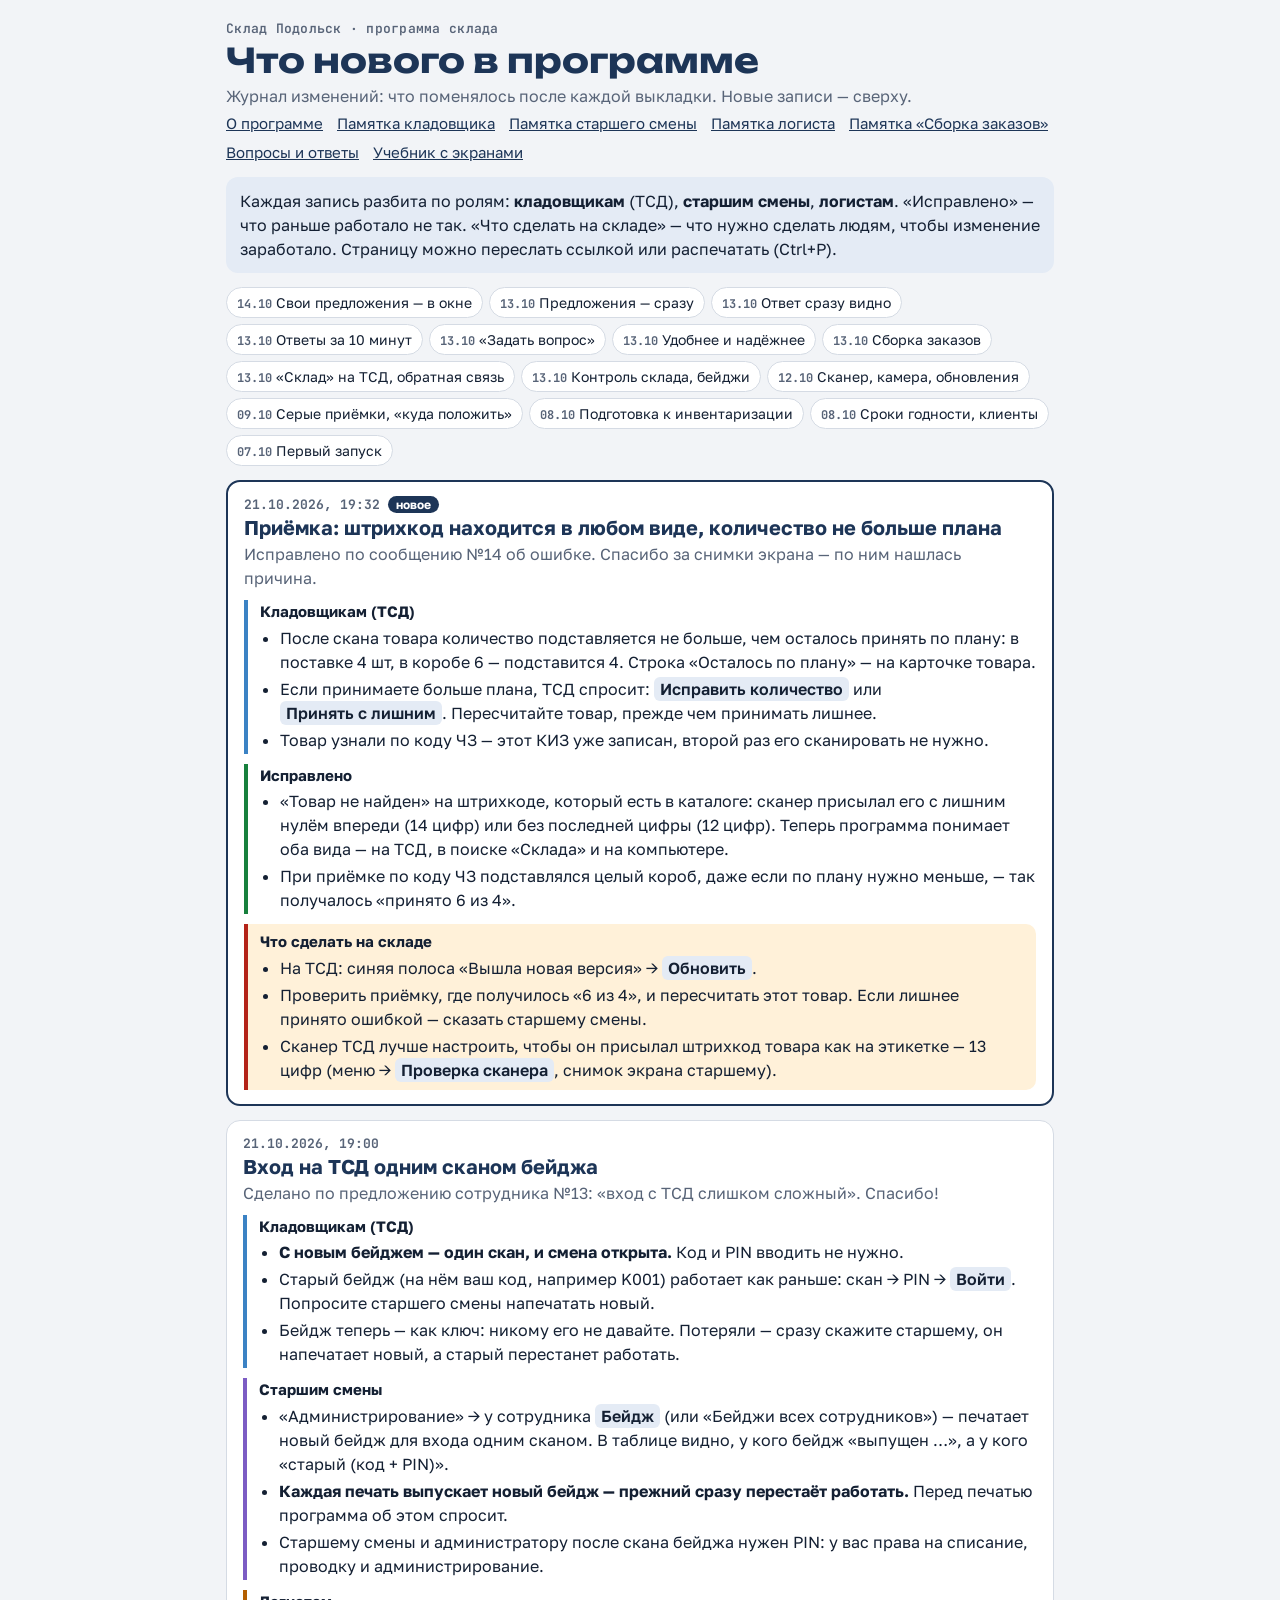
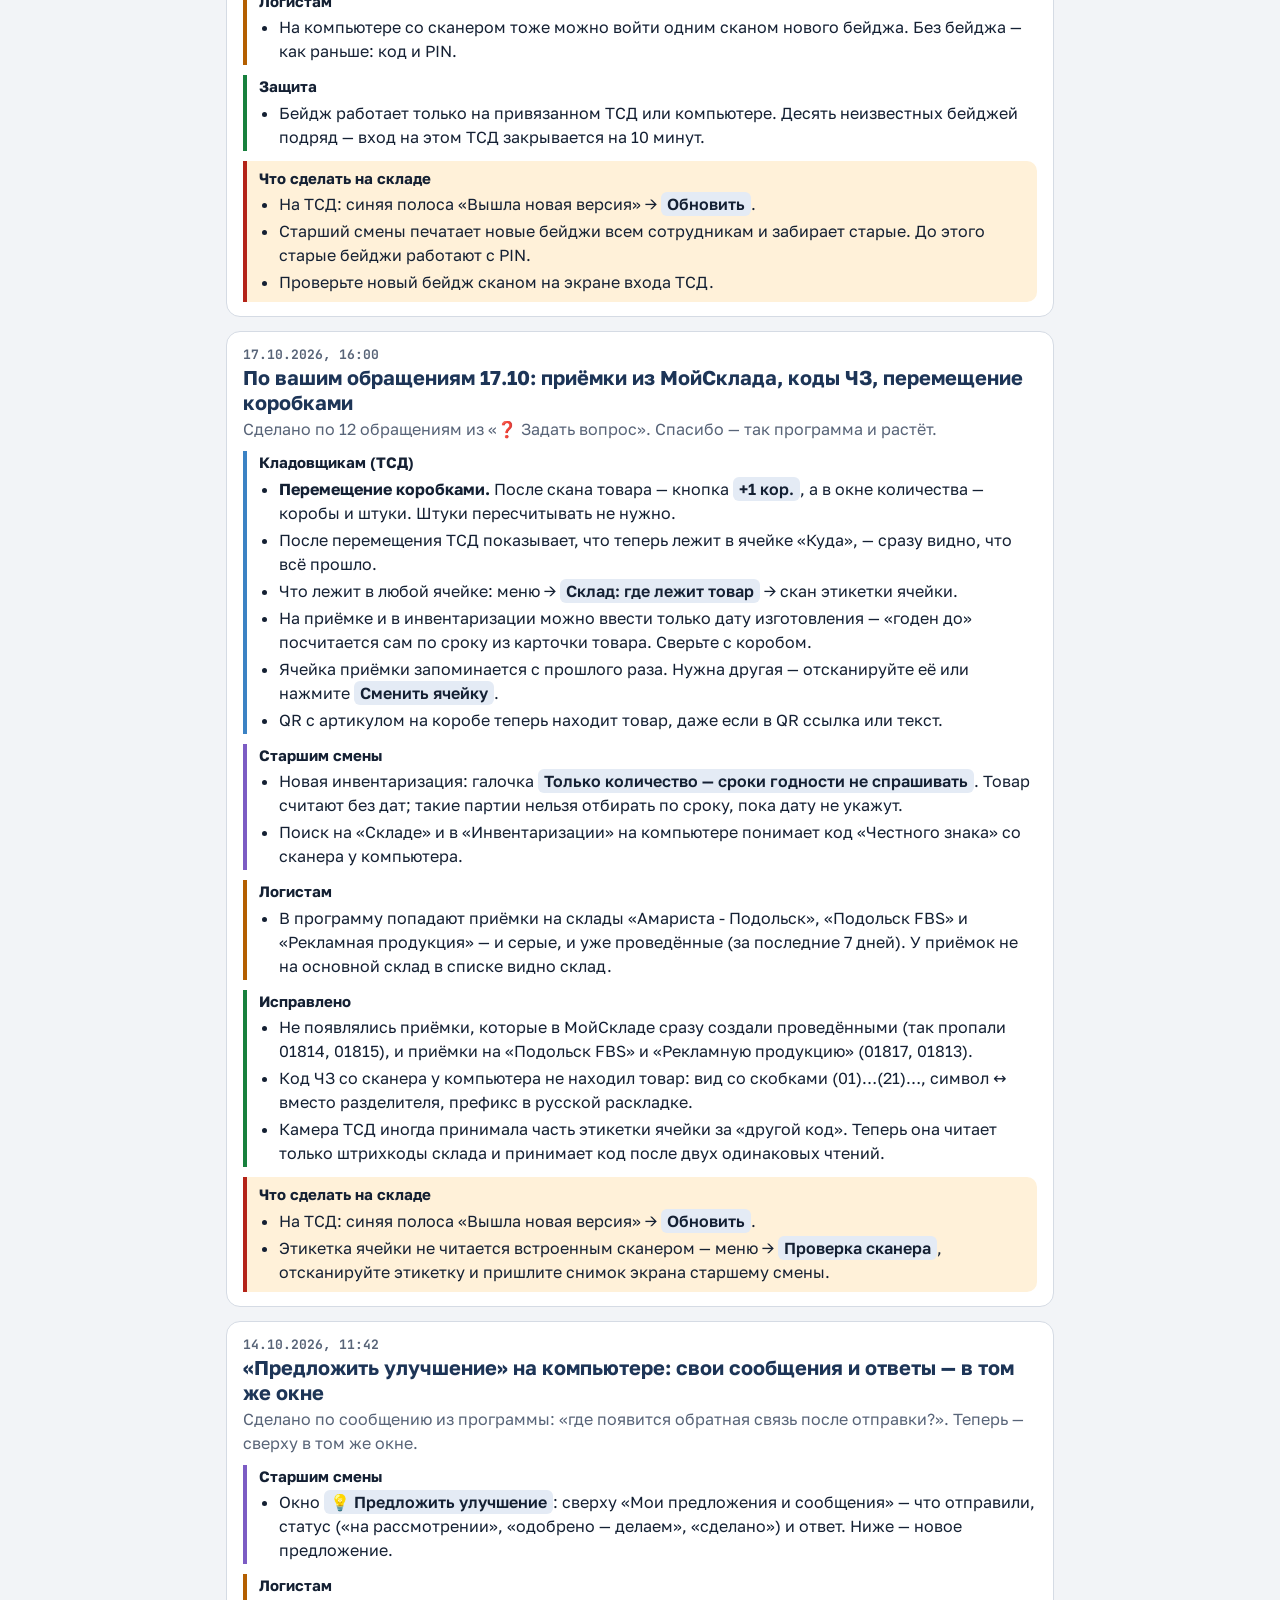
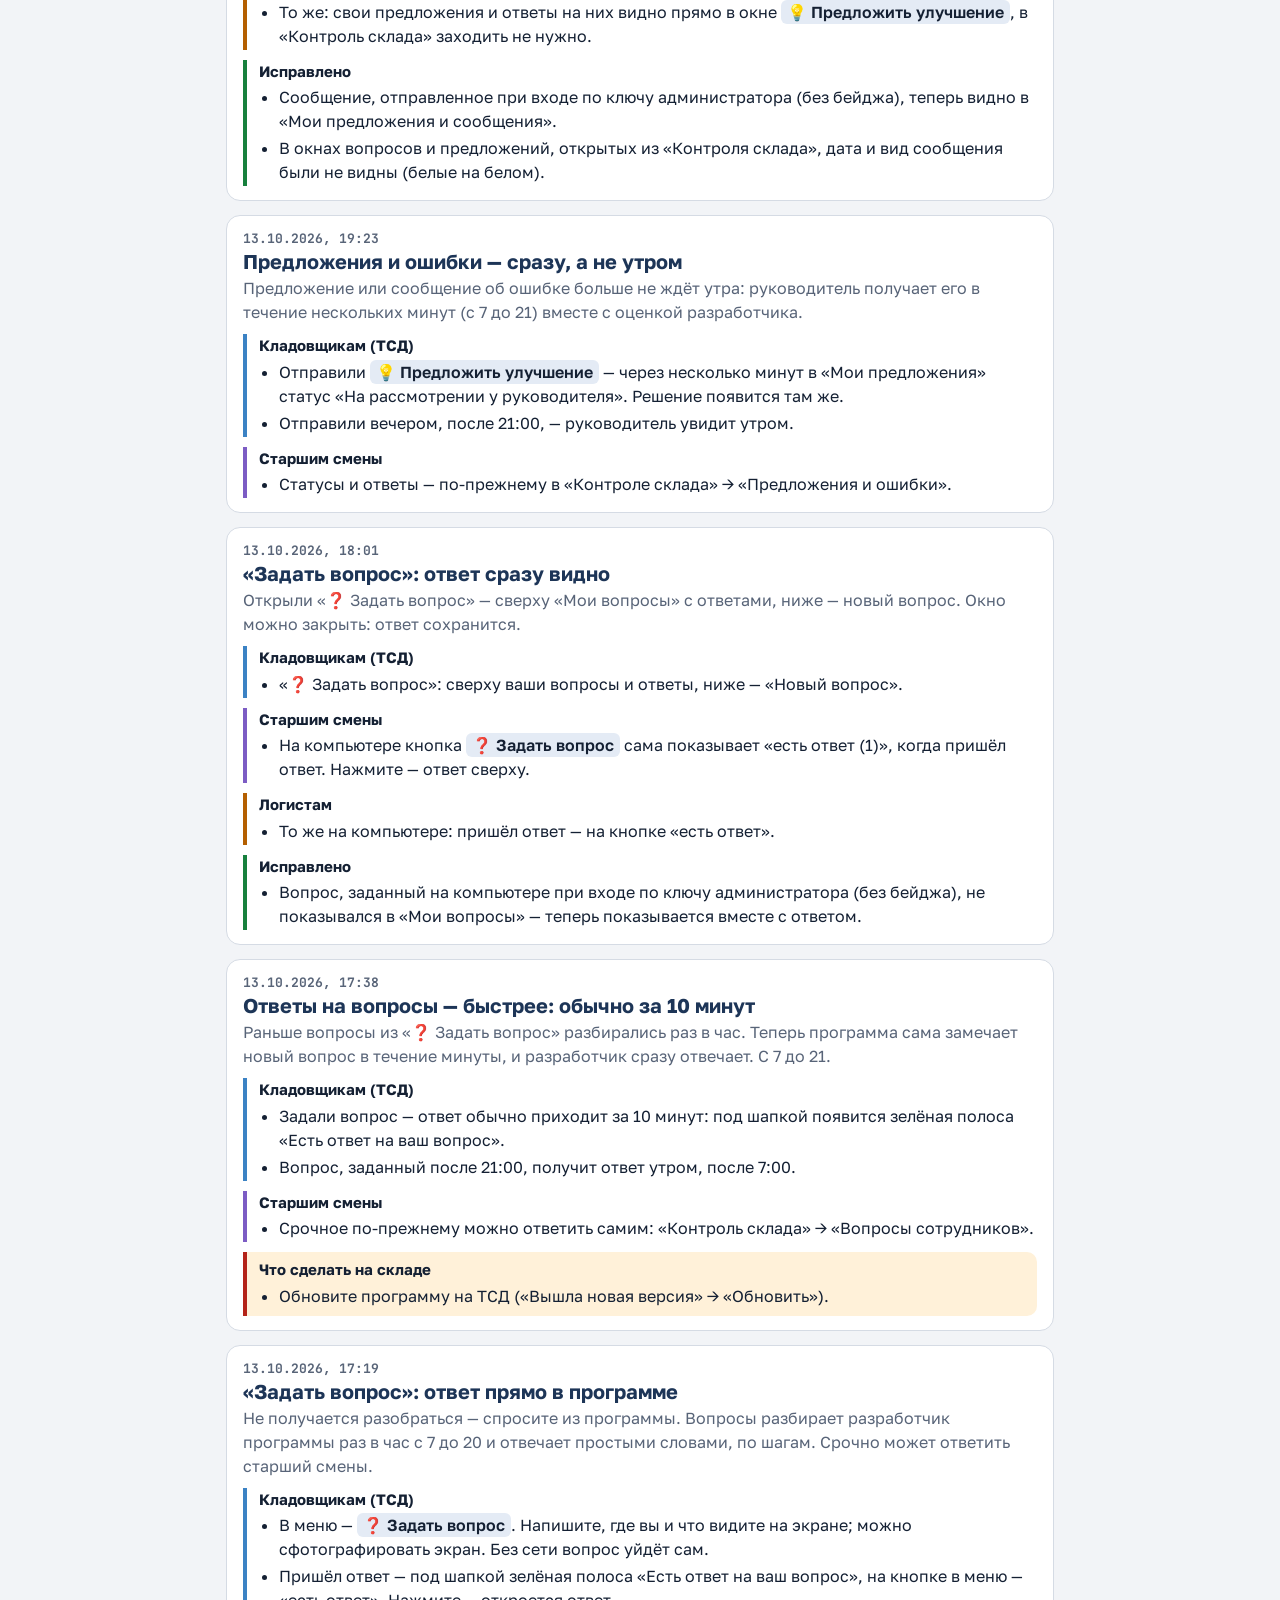
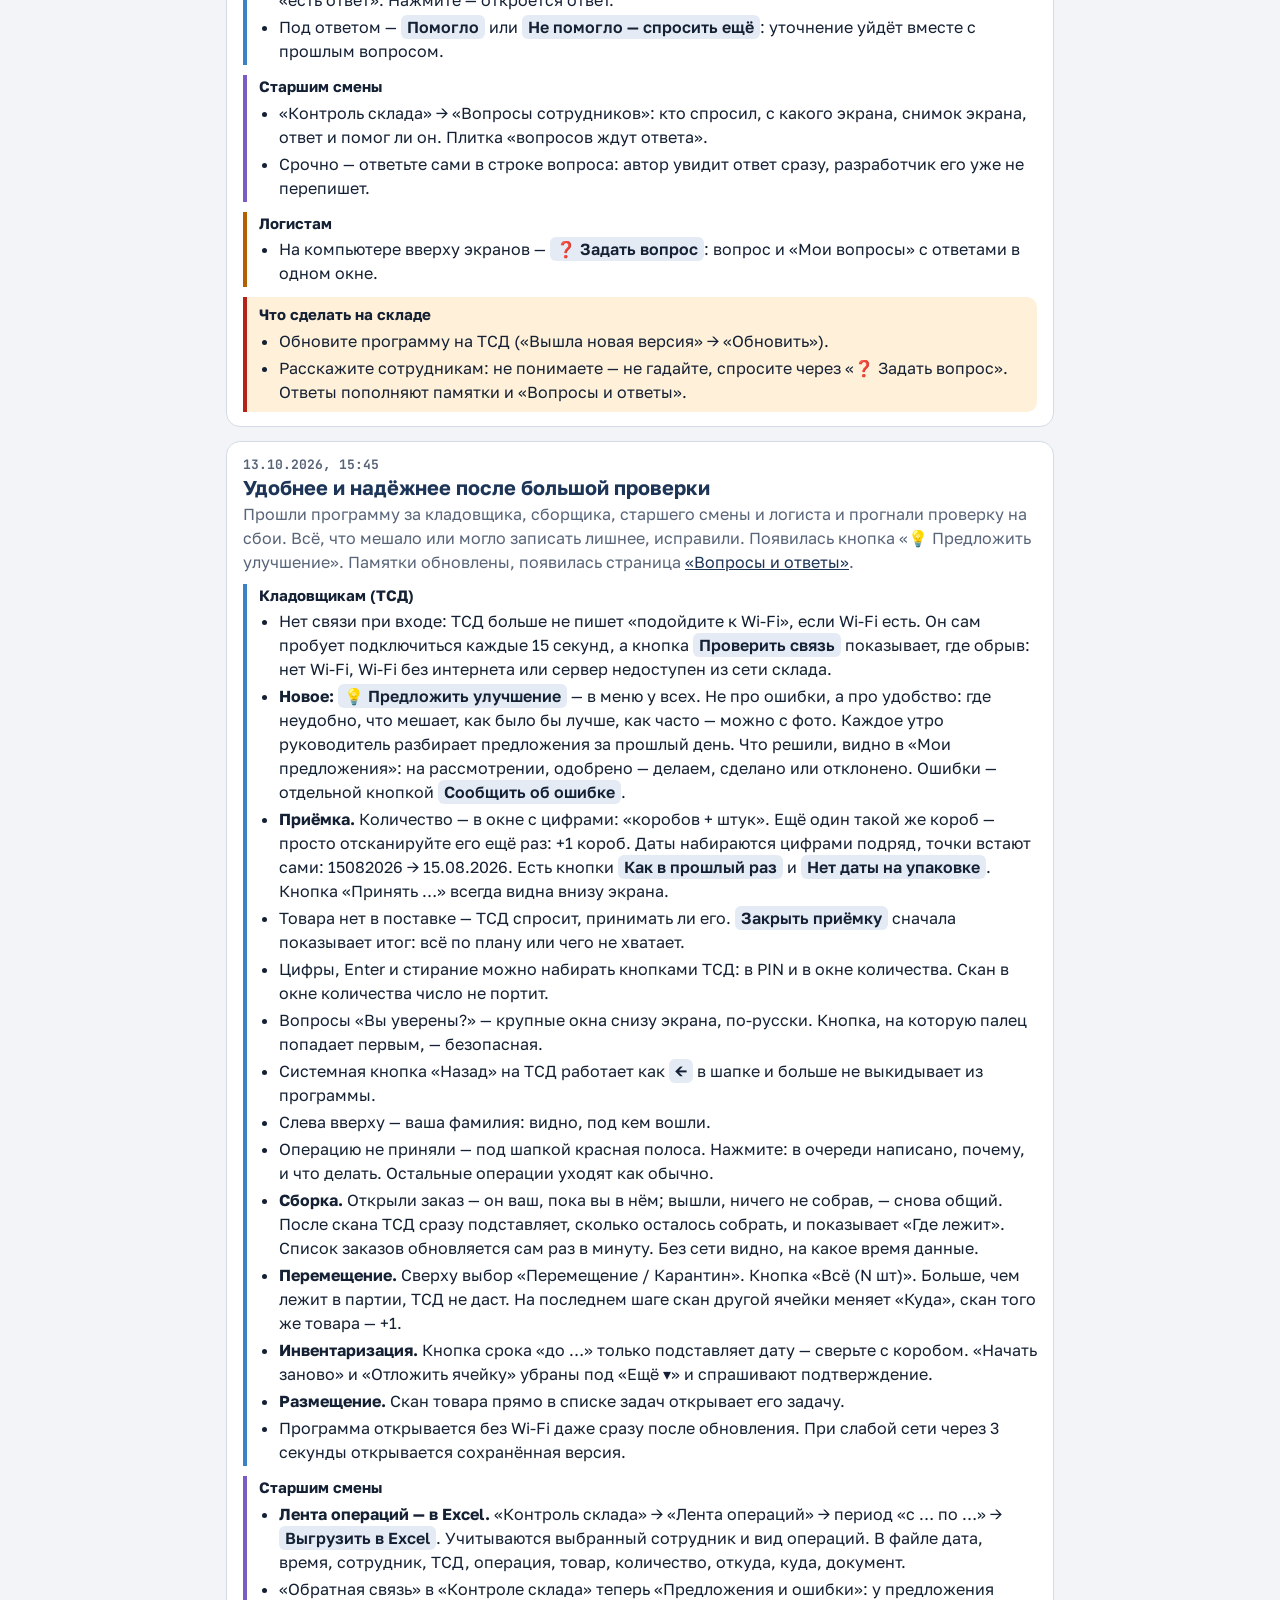
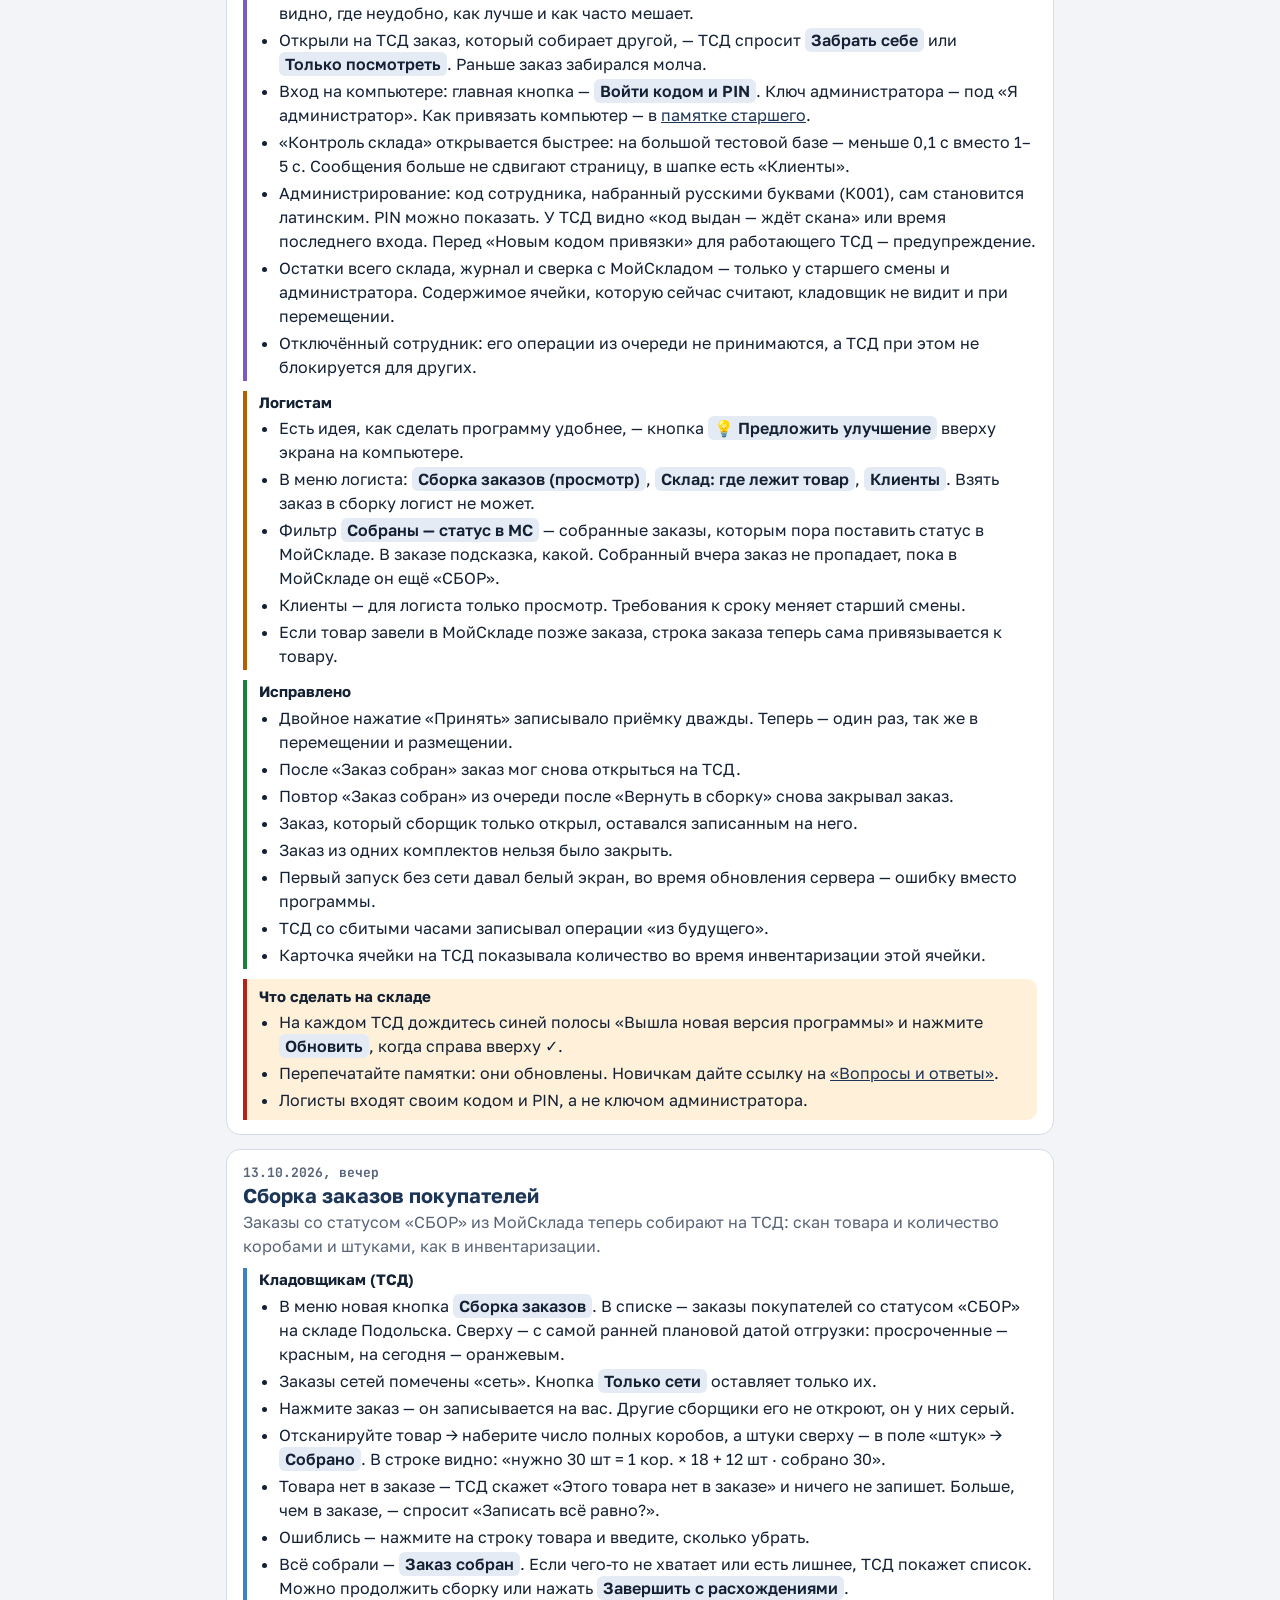
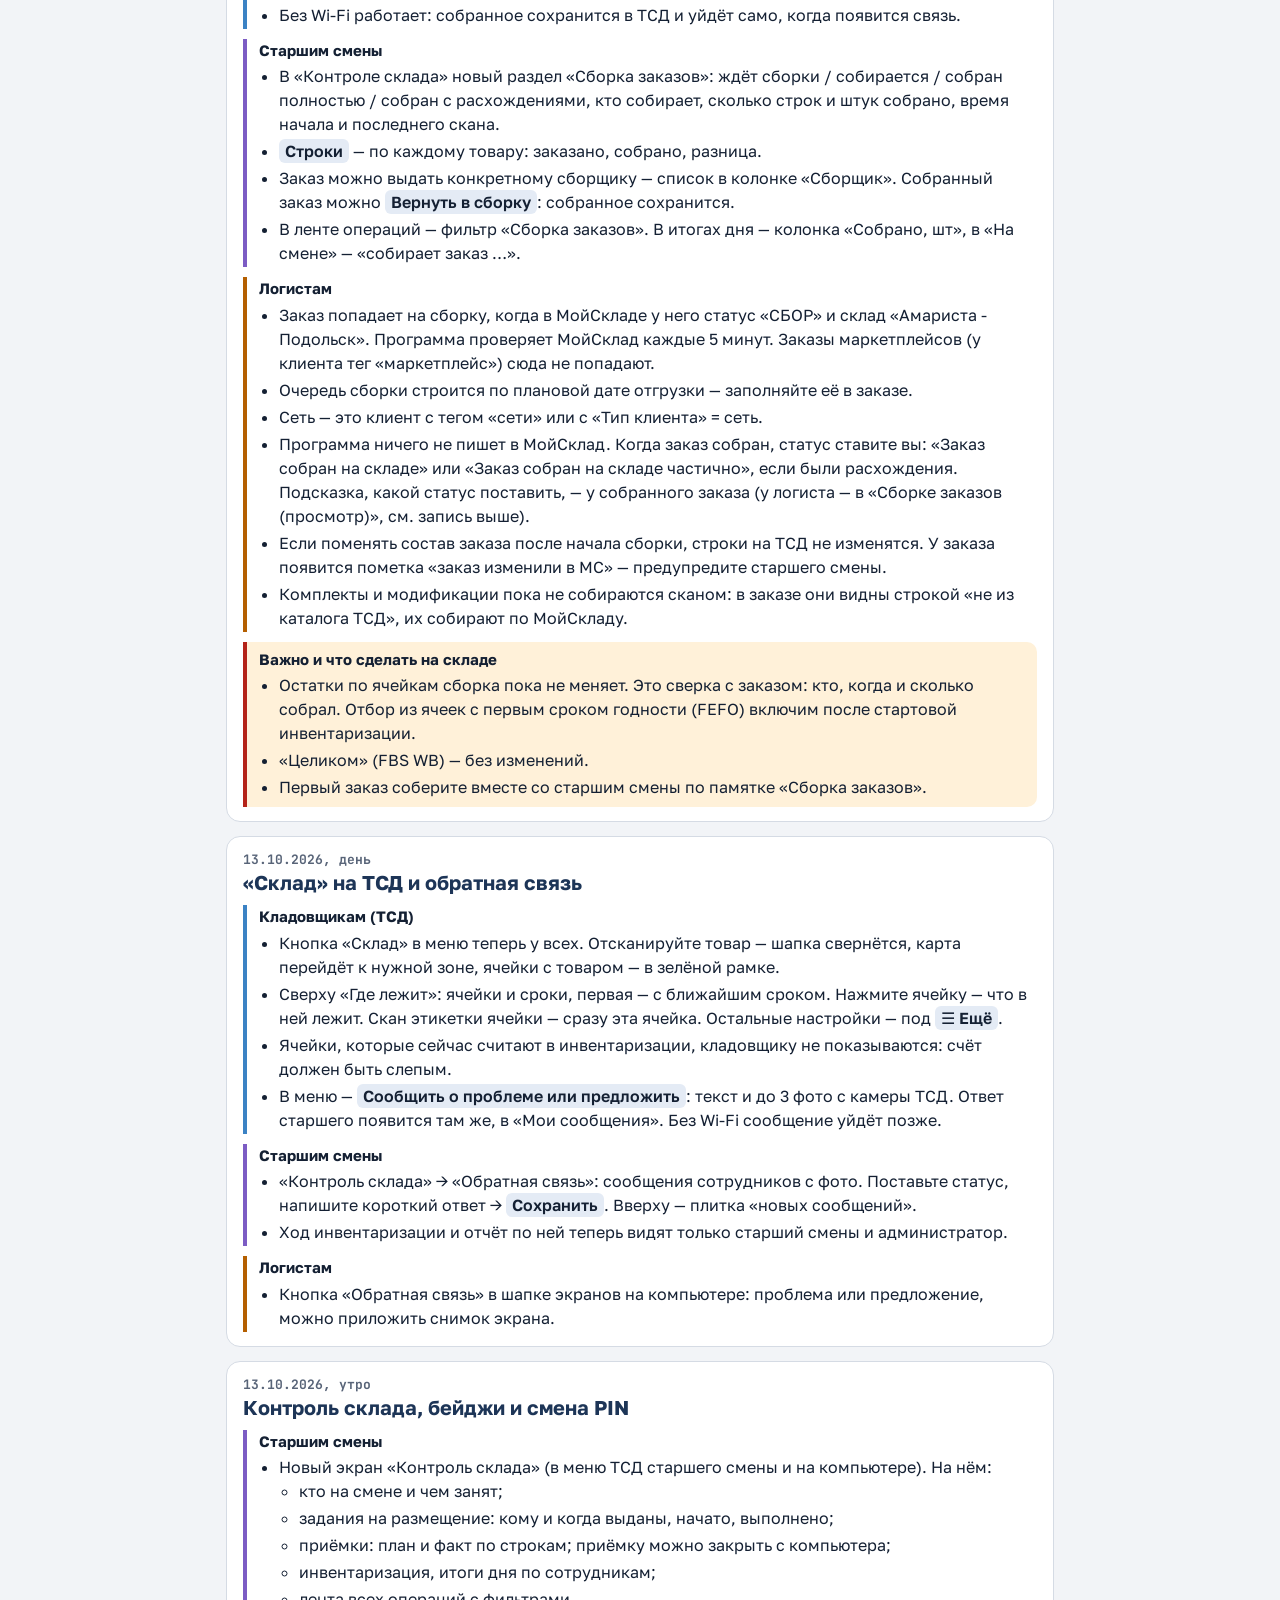
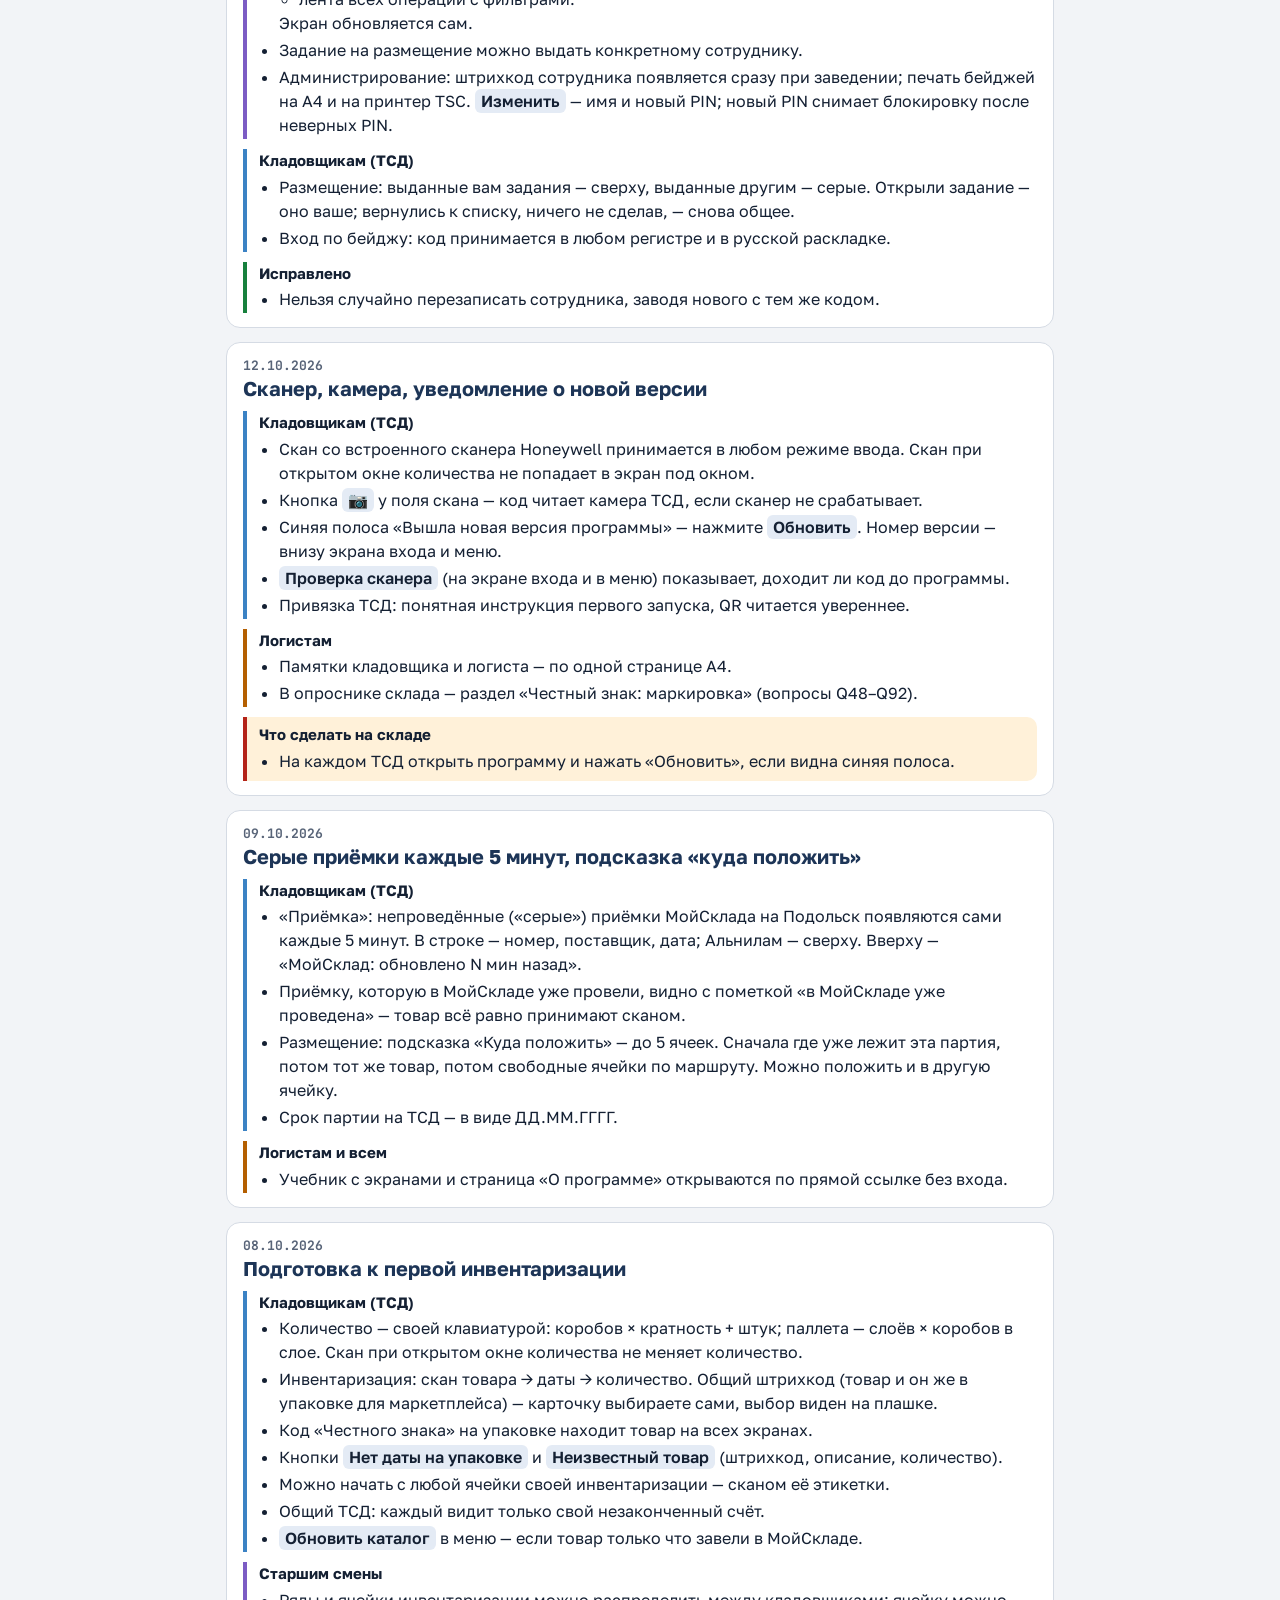
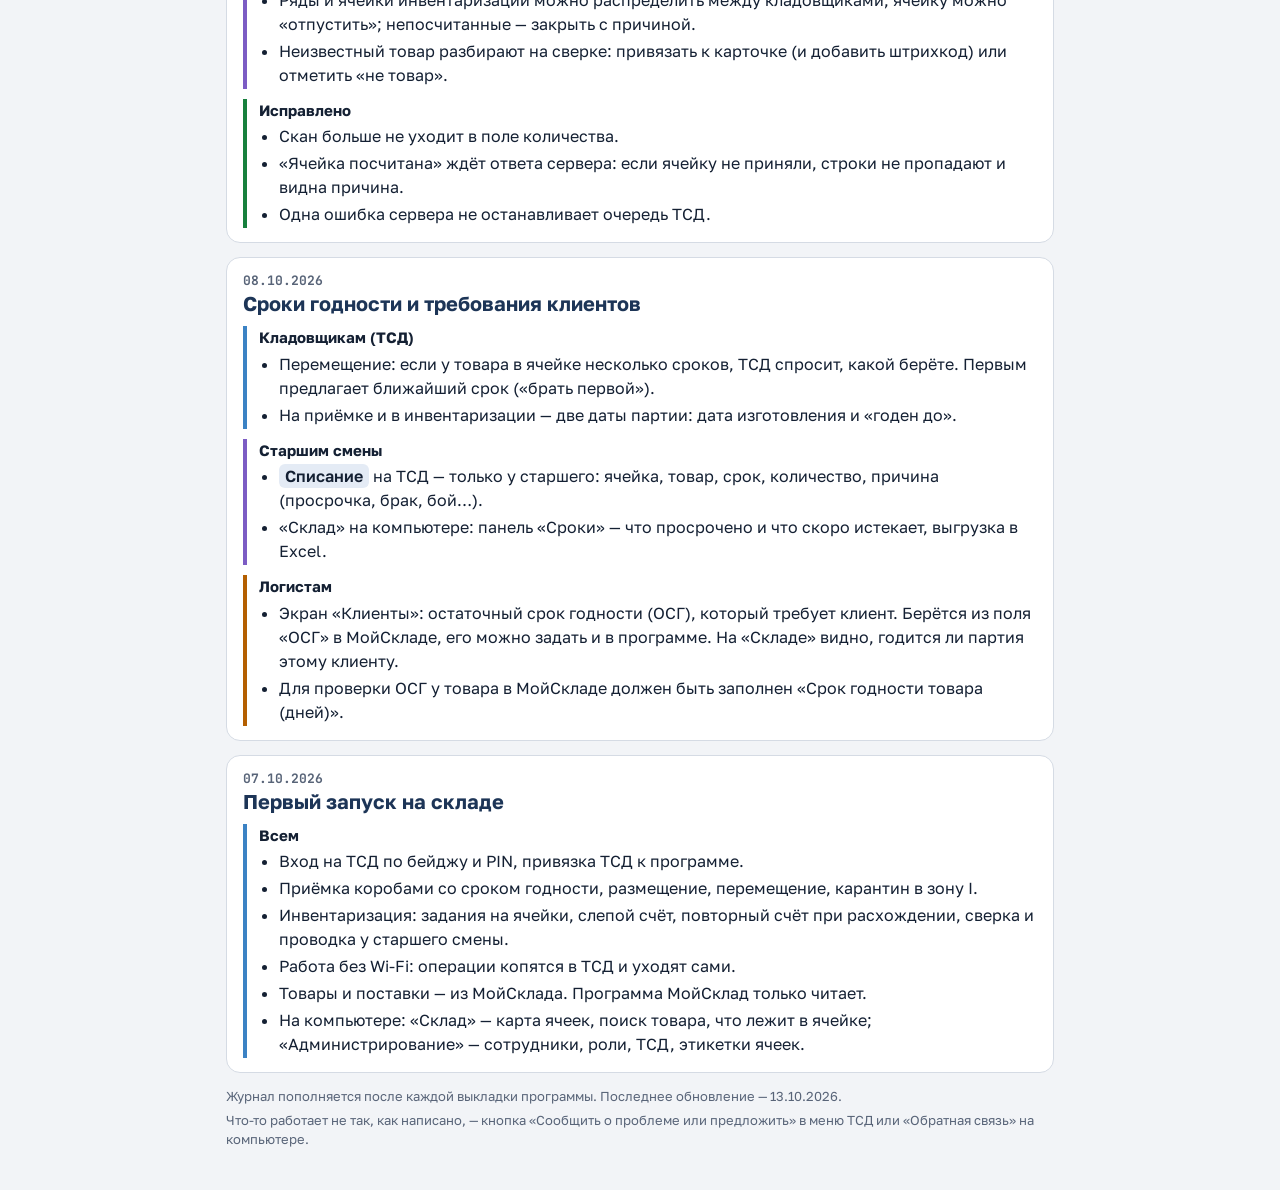
==== commit 89980a93: "WMS: исправление приёмки (№14) — журнал изменений, FAQ Co-Authored-By: Claude Opus 5.5 <noreply@anth" ====
--- a/wms/changes/index.html
+++ b/wms/changes/index.html
@@ -123,9 +123,40 @@
 
   <!-- Новая запись — сюда, сверху. Класс latest — только у последней. -->
 
-  <article id="2026-10-21-badge" class="latest">
-    <div class="rel-head">
-      <span class="date">21.10.2026, 19:00<span class="new">новое</span></span>
+  <article id="2026-10-21-priemka" class="latest">
+    <div class="rel-head">
+      <span class="date">21.10.2026, 19:32<span class="new">новое</span></span>
+      <h2>Приёмка: штрихкод находится в любом виде, количество не больше плана</h2>
+      <p class="lead">Исправлено по сообщению №14 об ошибке. Спасибо за снимки экрана — по ним нашлась причина.</p>
+    </div>
+    <section class="who tsd">
+      <h3>Кладовщикам (ТСД)</h3>
+      <ul>
+        <li>После скана товара количество подставляется не больше, чем осталось принять по плану: в поставке 4 шт, в коробе 6 — подставится 4. Строка «Осталось по плану» — на карточке товара.</li>
+        <li>Если принимаете больше плана, ТСД спросит: <span class="k">Исправить количество</span> или <span class="k">Принять с лишним</span>. Пересчитайте товар, прежде чем принимать лишнее.</li>
+        <li>Товар узнали по коду ЧЗ — этот КИЗ уже записан, второй раз его сканировать не нужно.</li>
+      </ul>
+    </section>
+    <section class="who fixed">
+      <h3>Исправлено</h3>
+      <ul>
+        <li>«Товар не найден» на штрихкоде, который есть в каталоге: сканер присылал его с лишним нулём впереди (14 цифр) или без последней цифры (12 цифр). Теперь программа понимает оба вида — на ТСД, в поиске «Склада» и на компьютере.</li>
+        <li>При приёмке по коду ЧЗ подставлялся целый короб, даже если по плану нужно меньше, — так получалось «принято 6 из 4».</li>
+      </ul>
+    </section>
+    <section class="who todo">
+      <h3>Что сделать на складе</h3>
+      <ul>
+        <li>На ТСД: синяя полоса «Вышла новая версия» → <span class="k">Обновить</span>.</li>
+        <li>Проверить приёмку, где получилось «6 из 4», и пересчитать этот товар. Если лишнее принято ошибкой — сказать старшему смены.</li>
+        <li>Сканер ТСД лучше настроить, чтобы он присылал штрихкод товара как на этикетке — 13 цифр (меню → <span class="k">Проверка сканера</span>, снимок экрана старшему).</li>
+      </ul>
+    </section>
+  </article>
+
+  <article id="2026-10-21-badge">
+    <div class="rel-head">
+      <span class="date">21.10.2026, 19:00</span>
       <h2>Вход на ТСД одним сканом бейджа</h2>
       <p class="lead">Сделано по предложению сотрудника №13: «вход с ТСД слишком сложный». Спасибо!</p>
     </div>
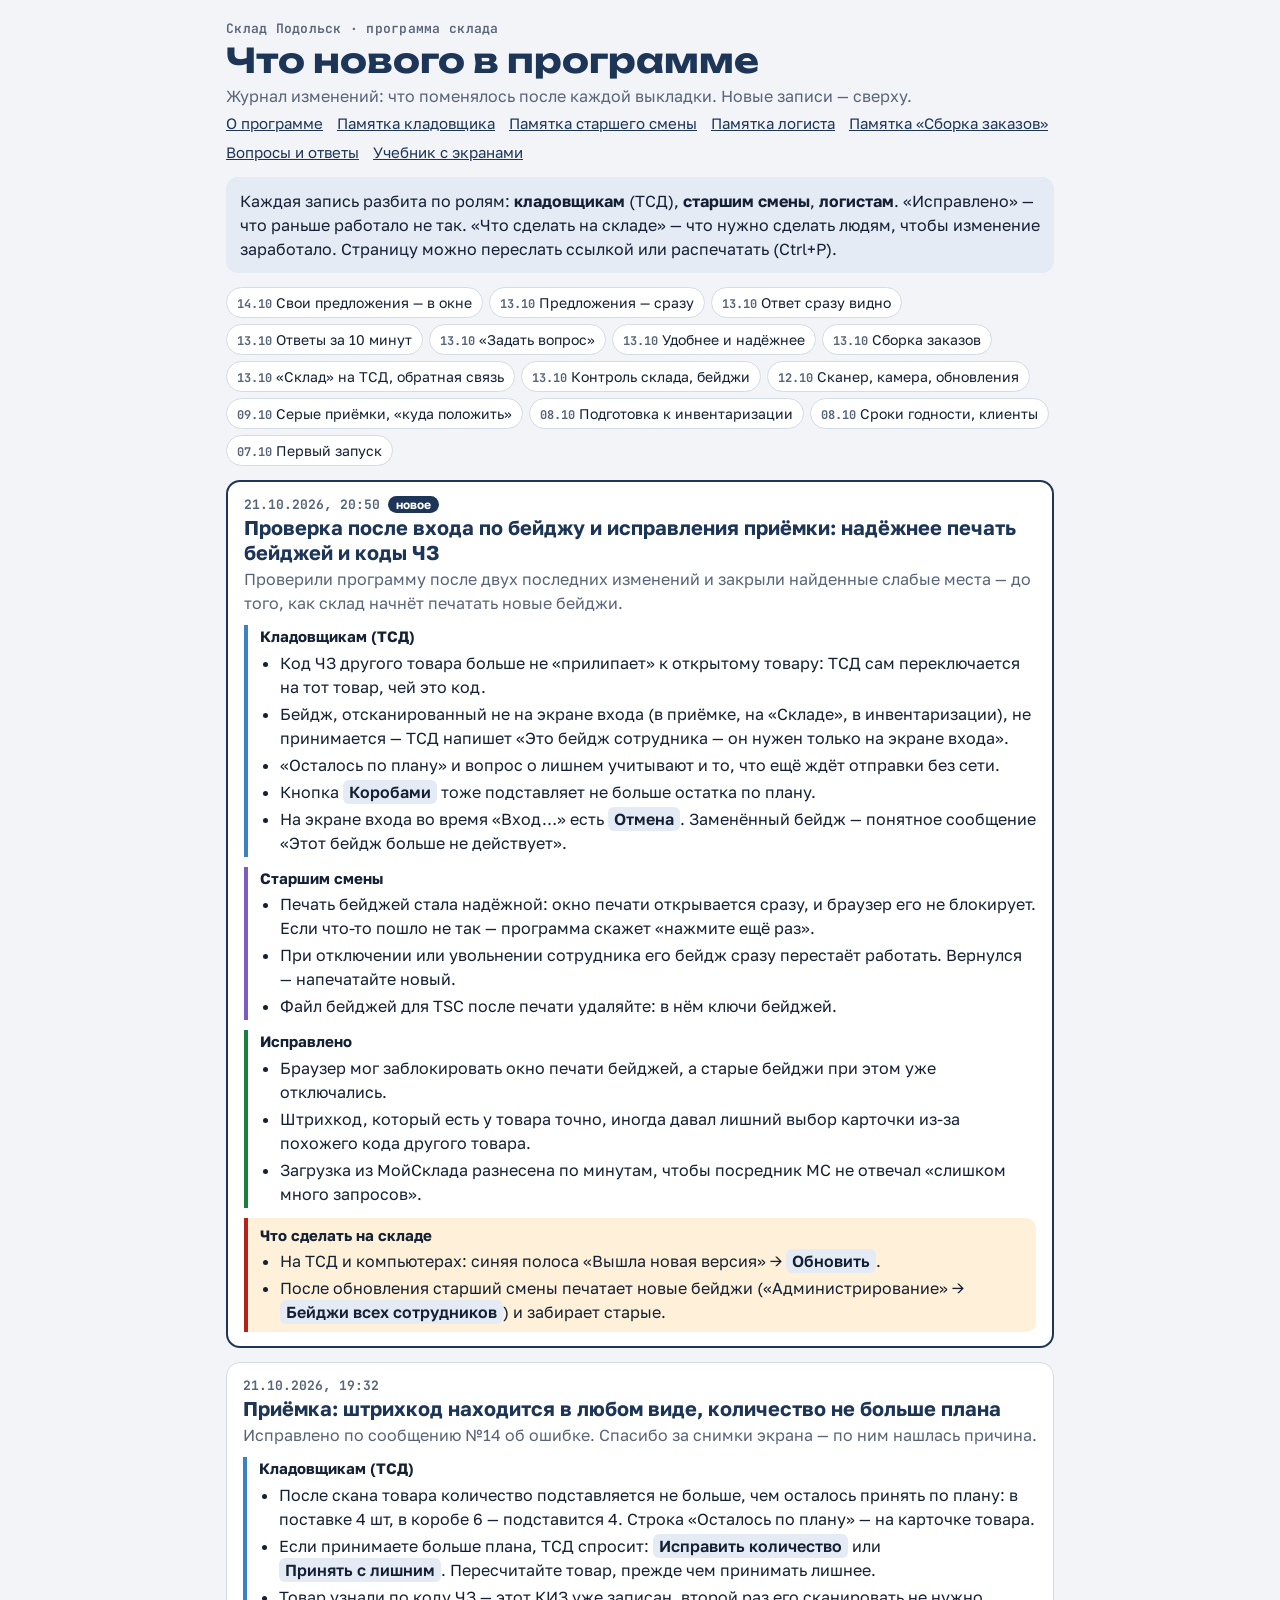
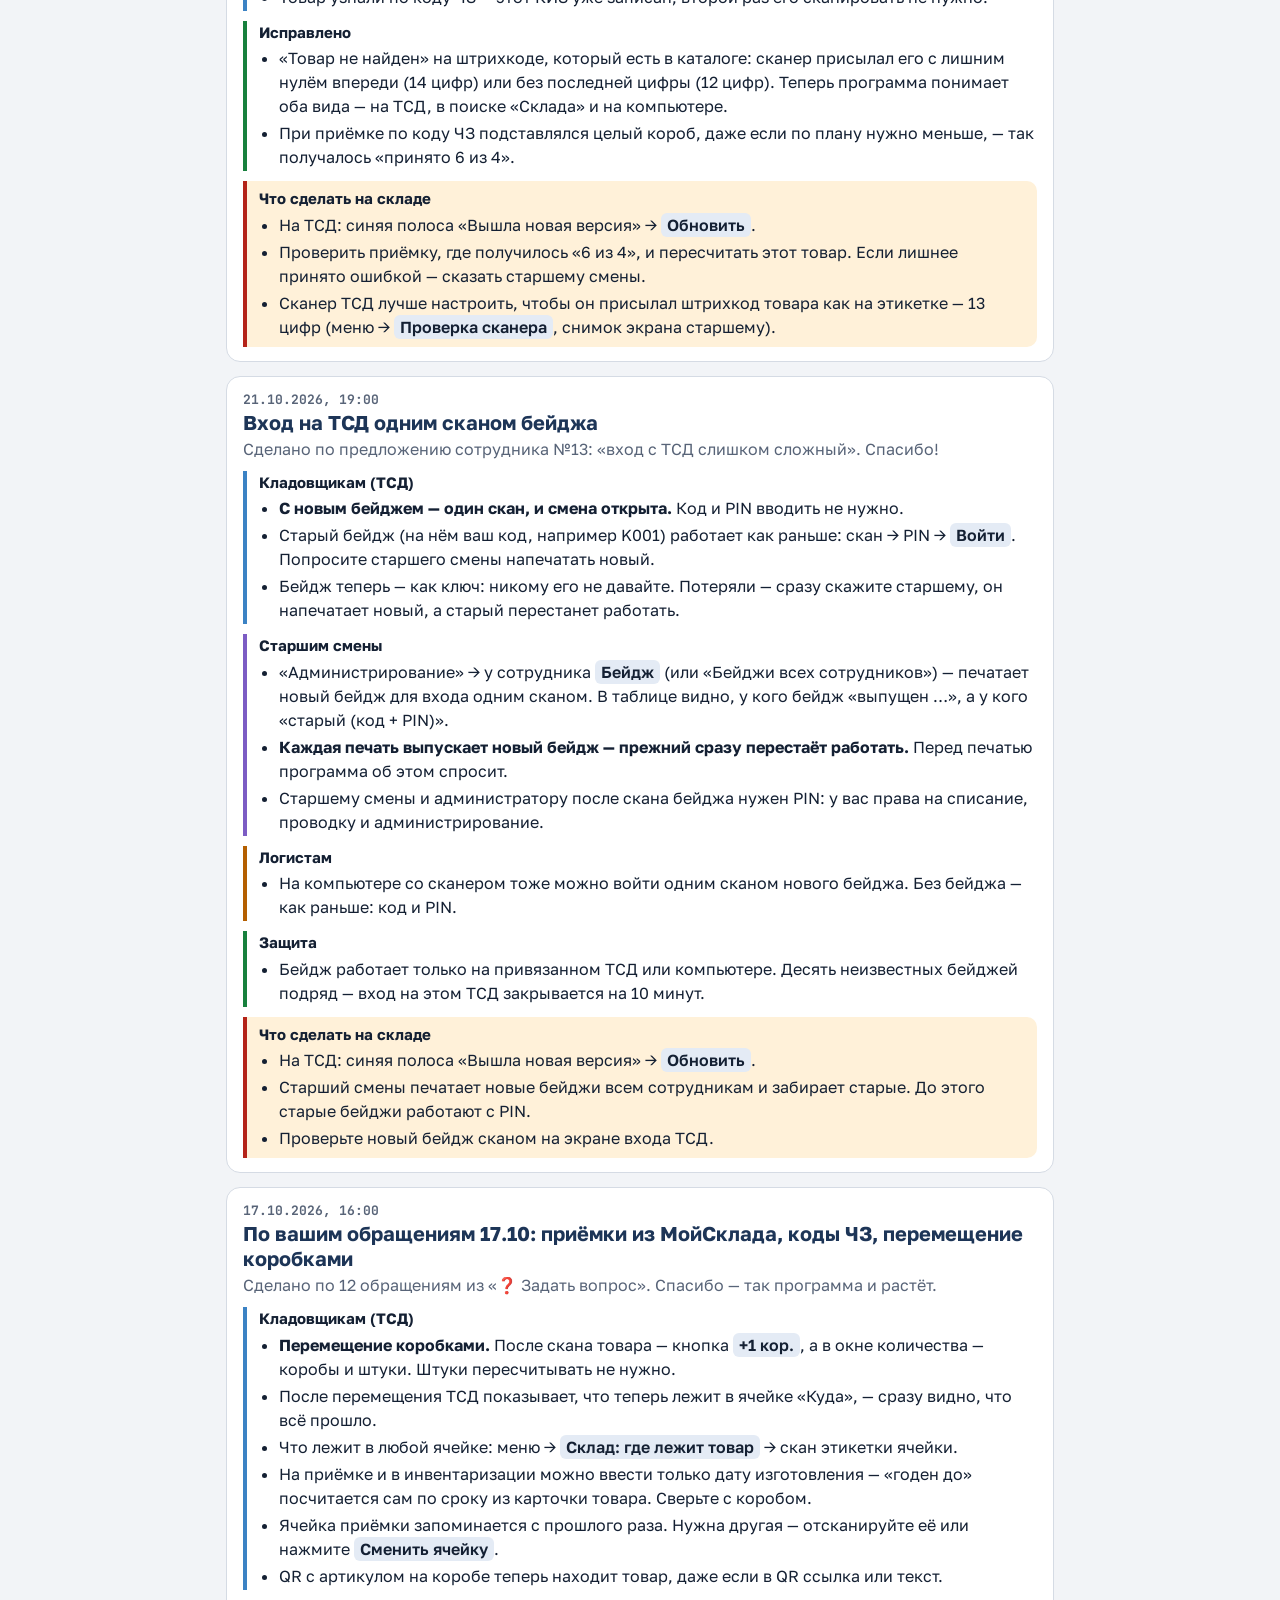
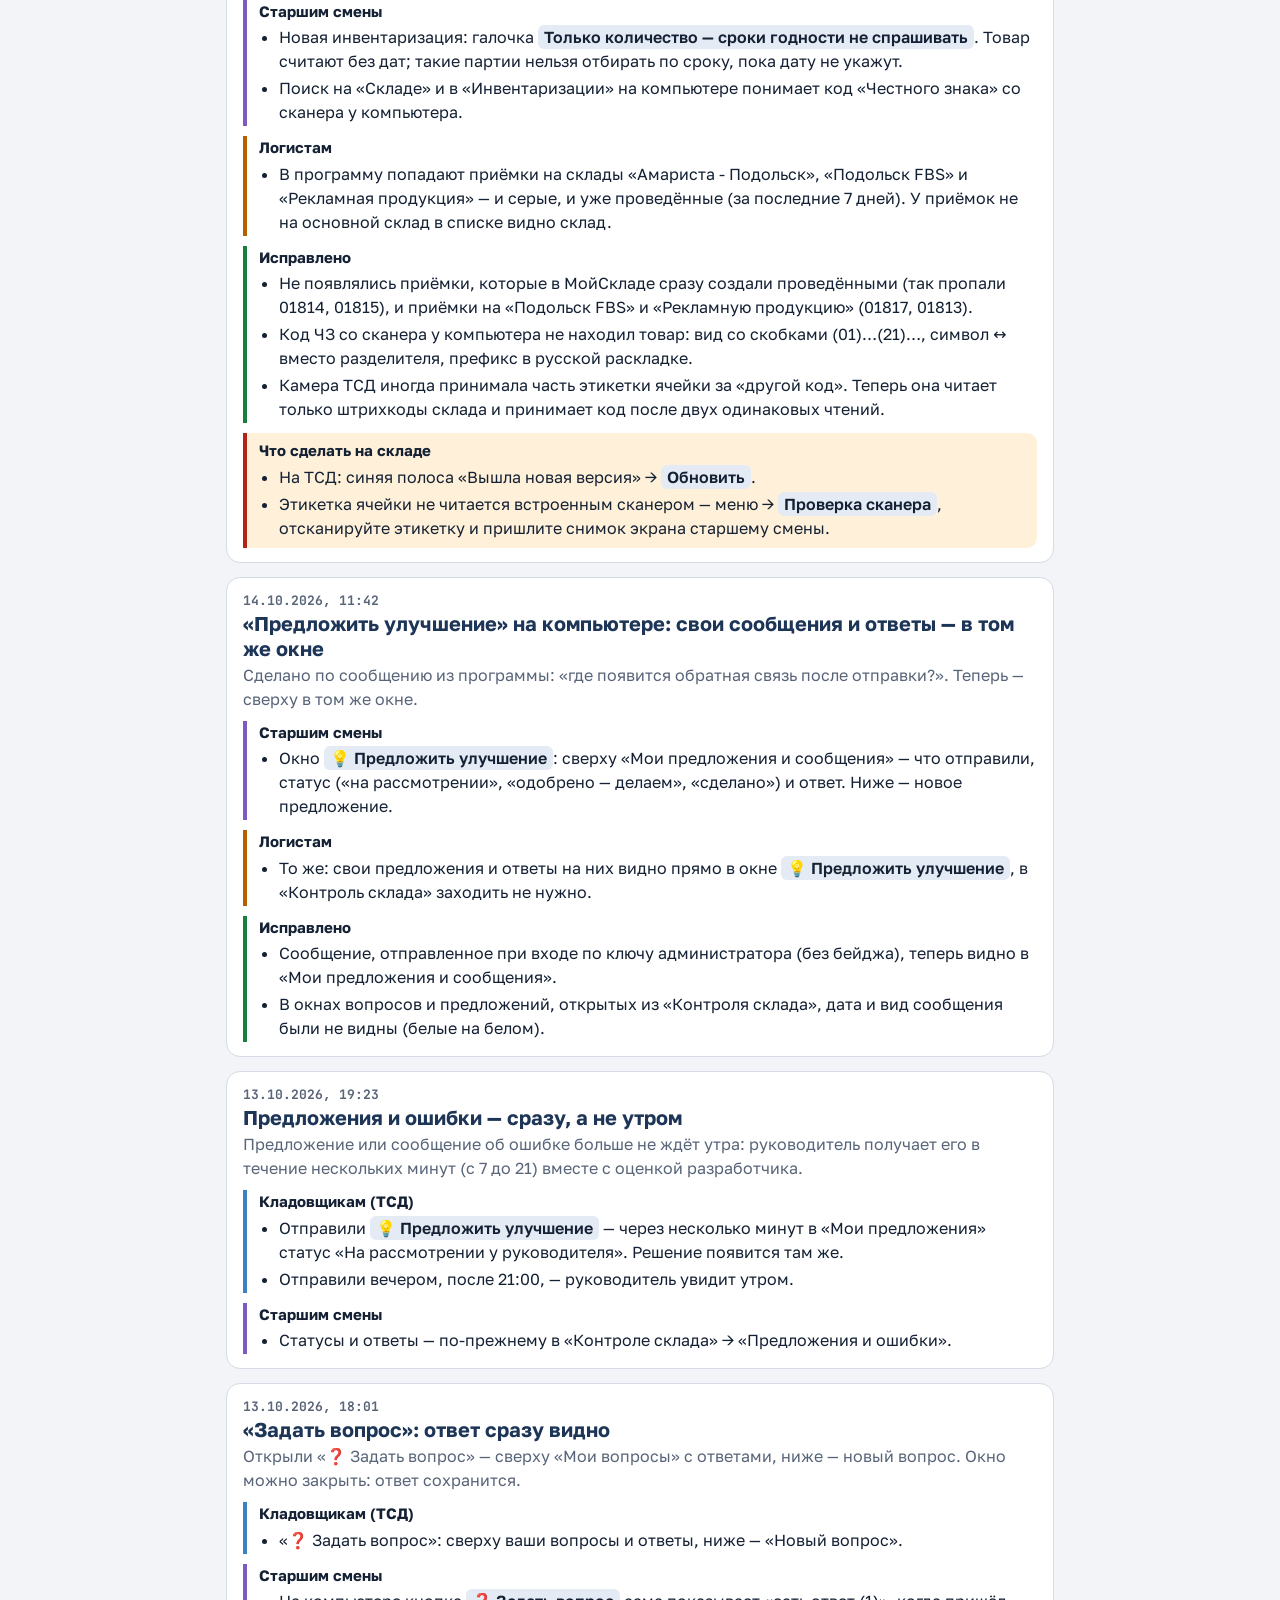
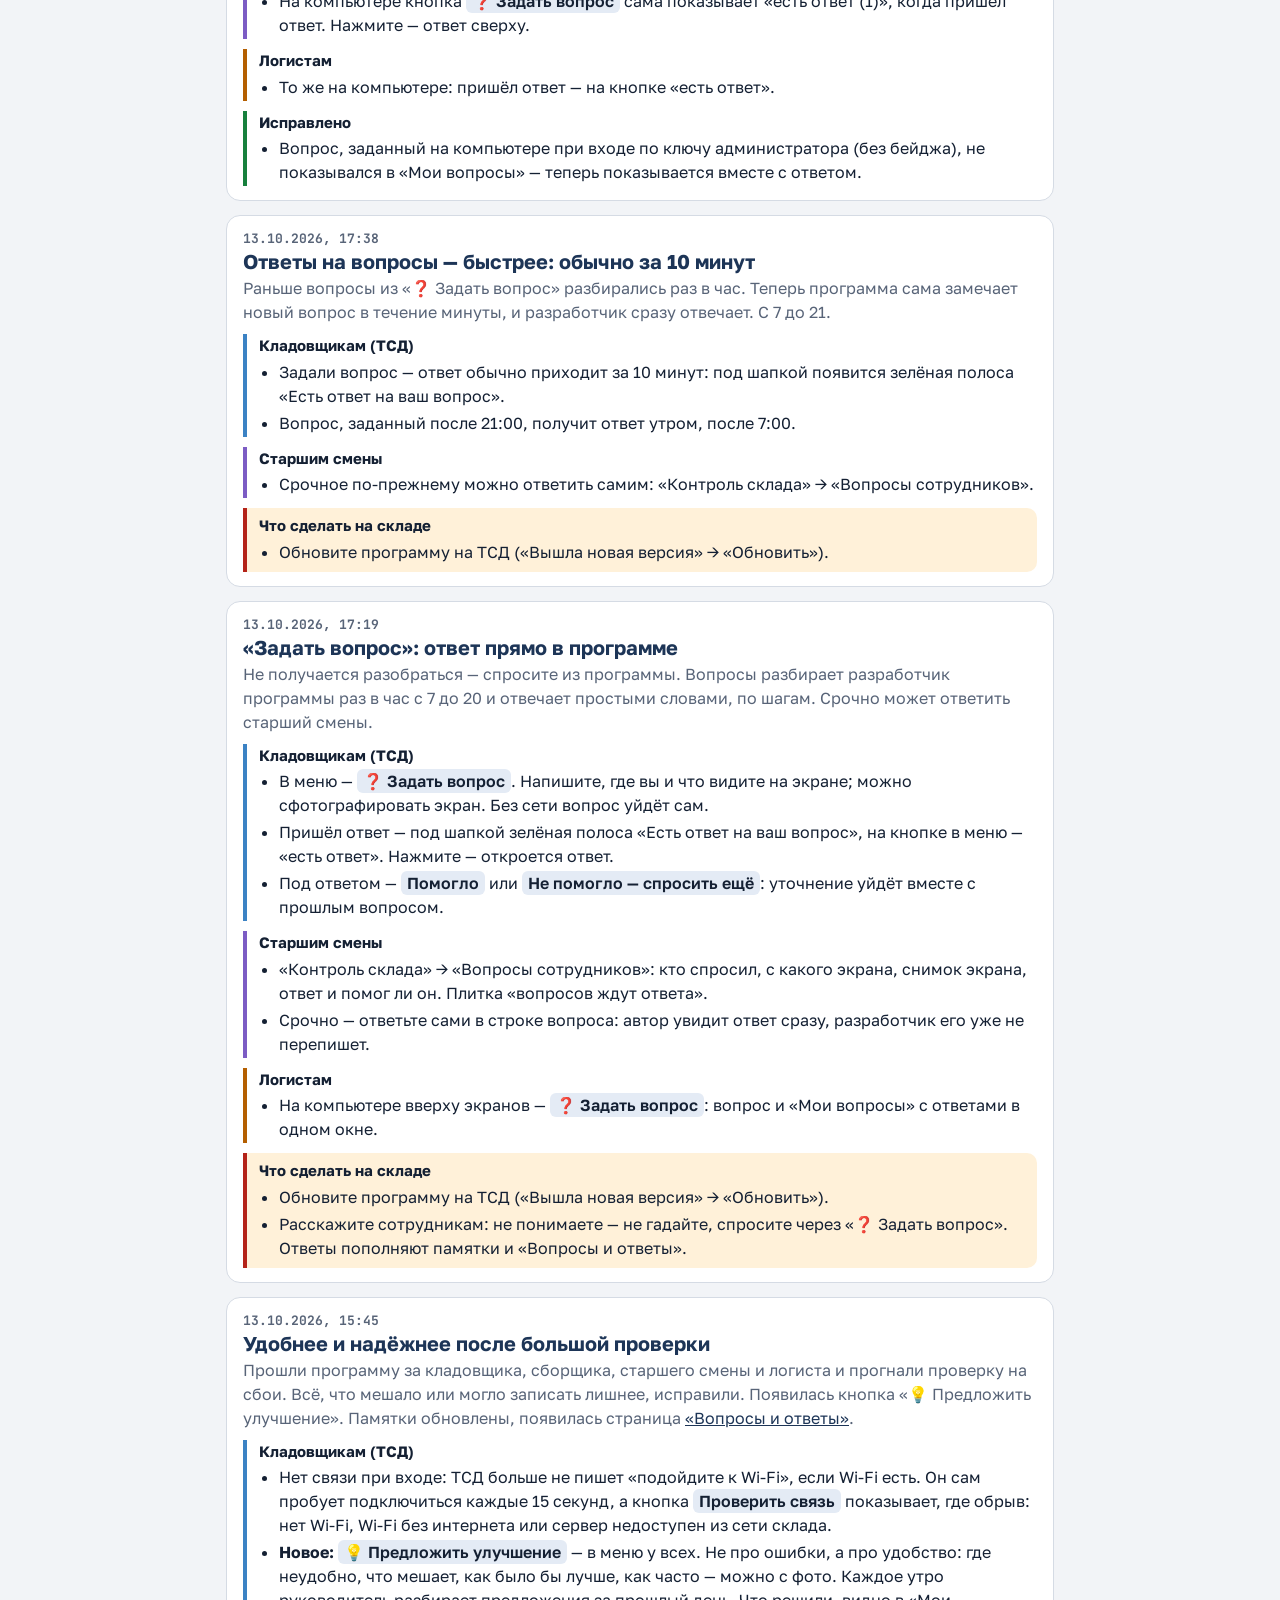
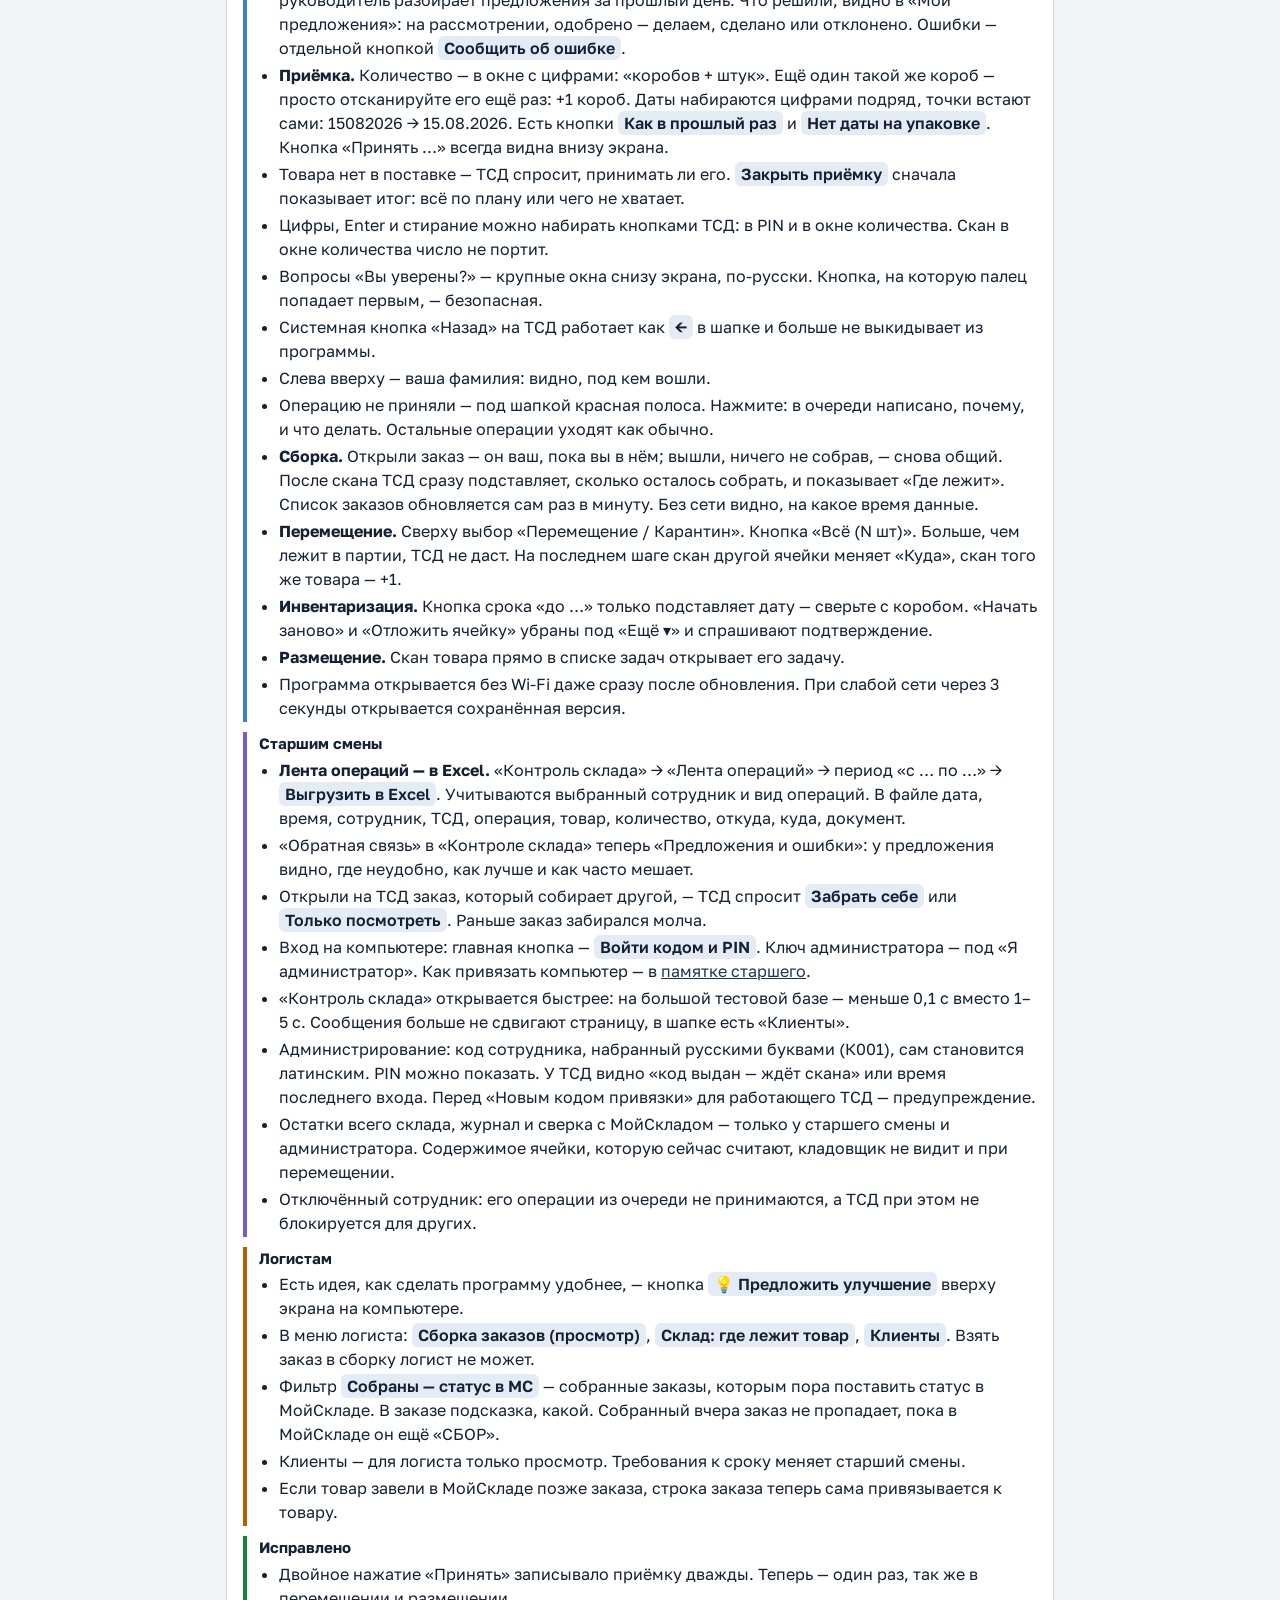
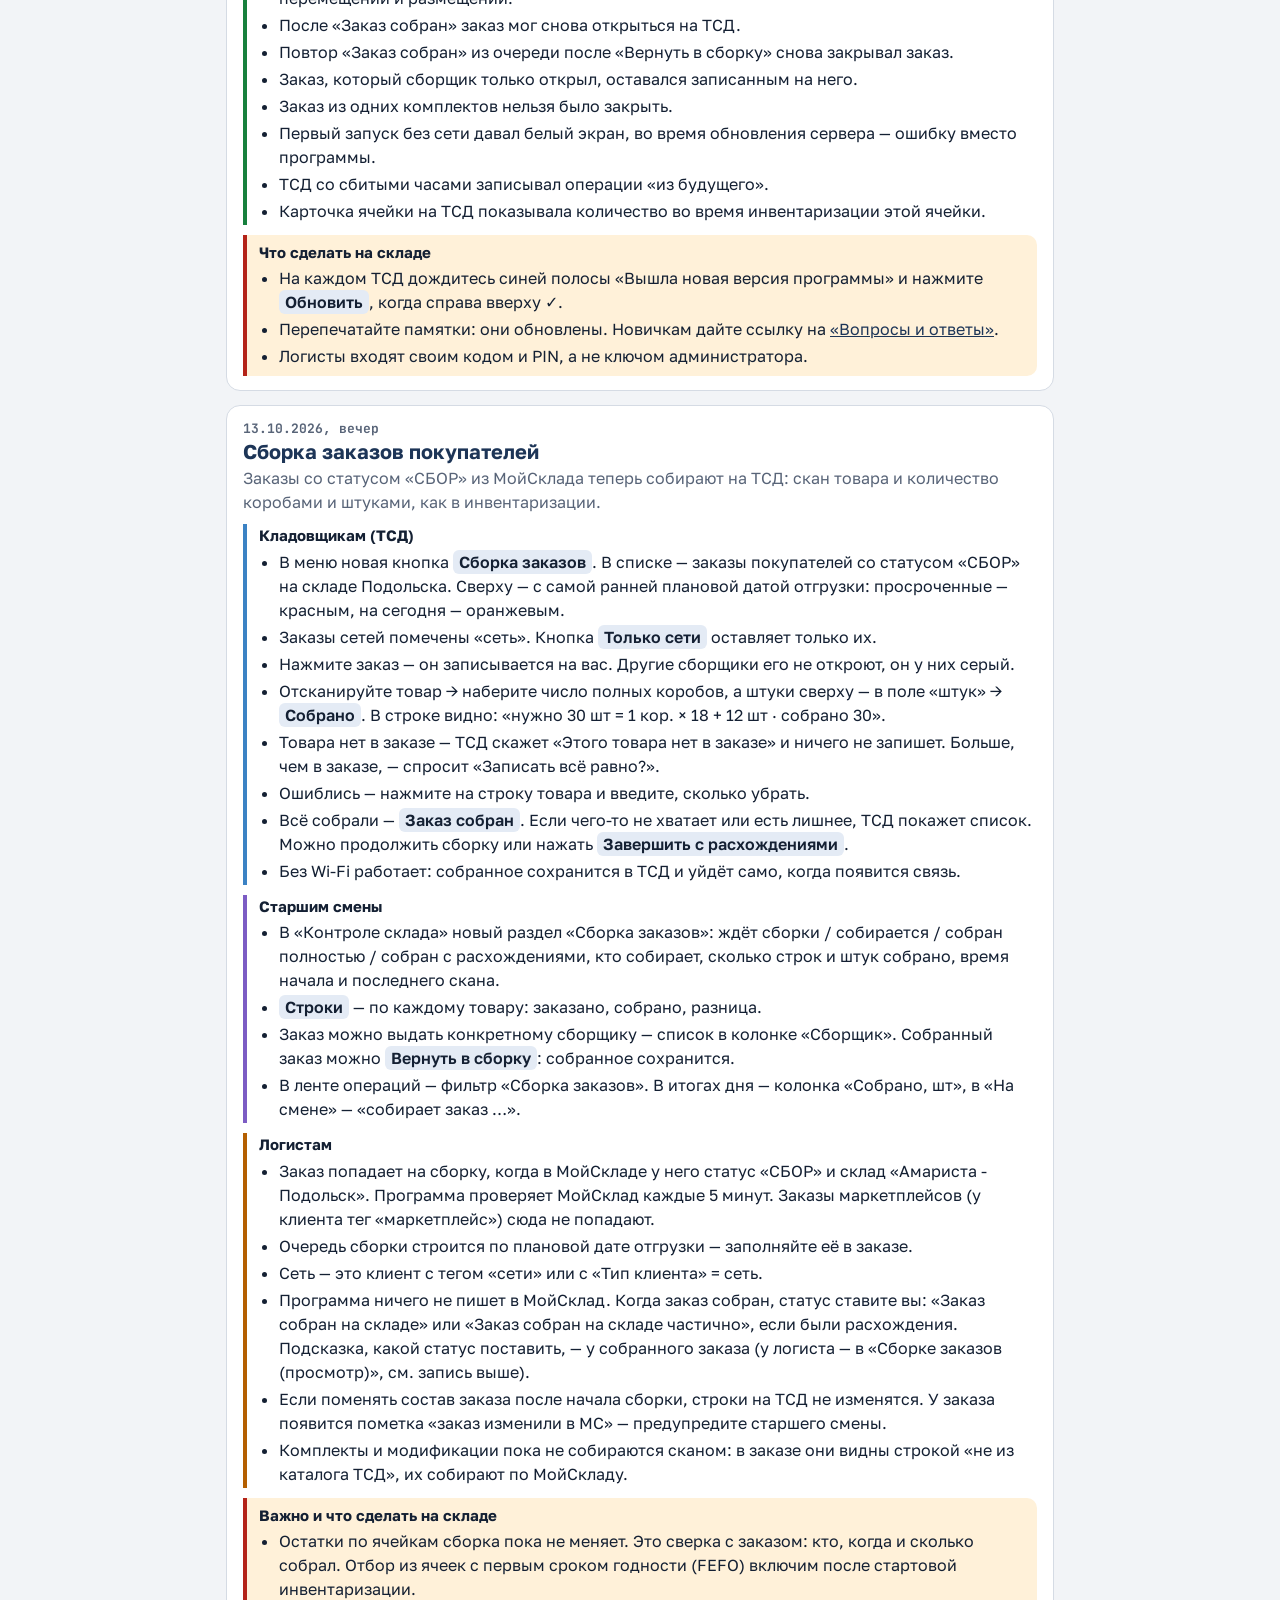
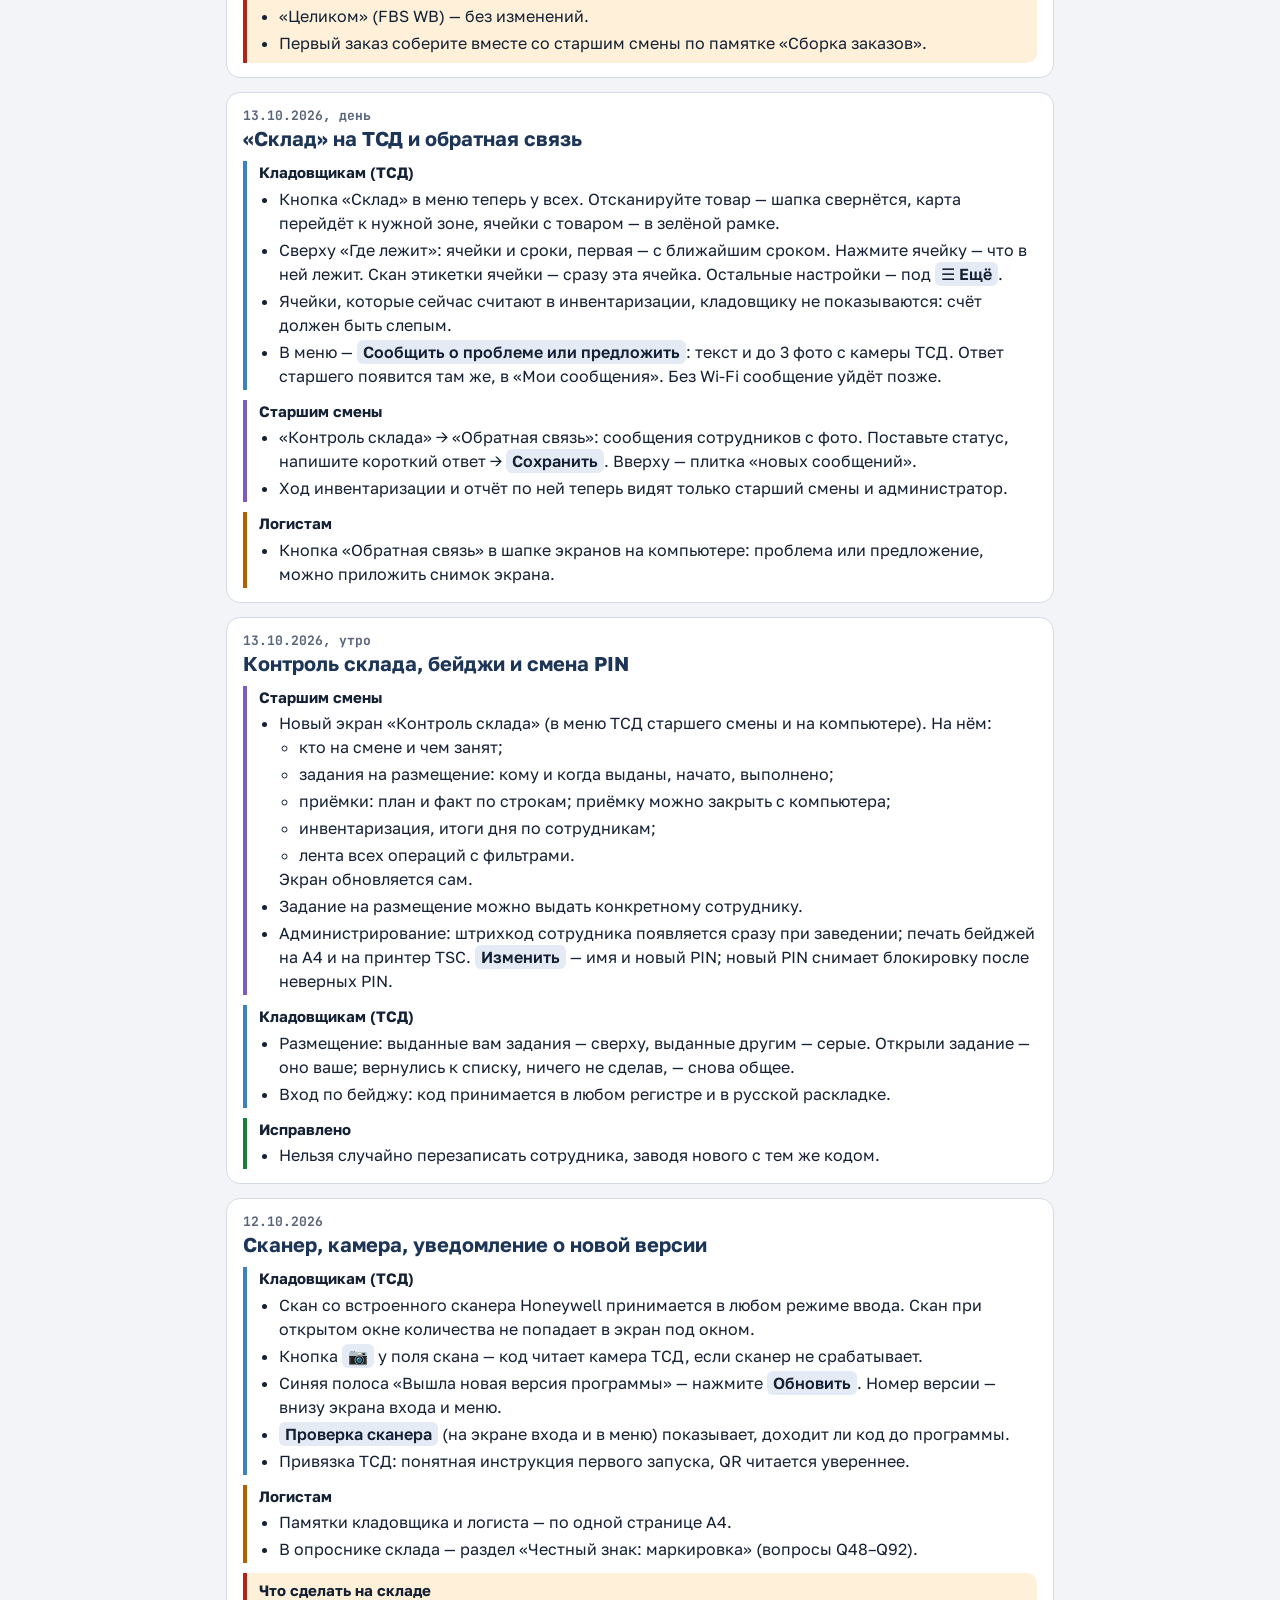
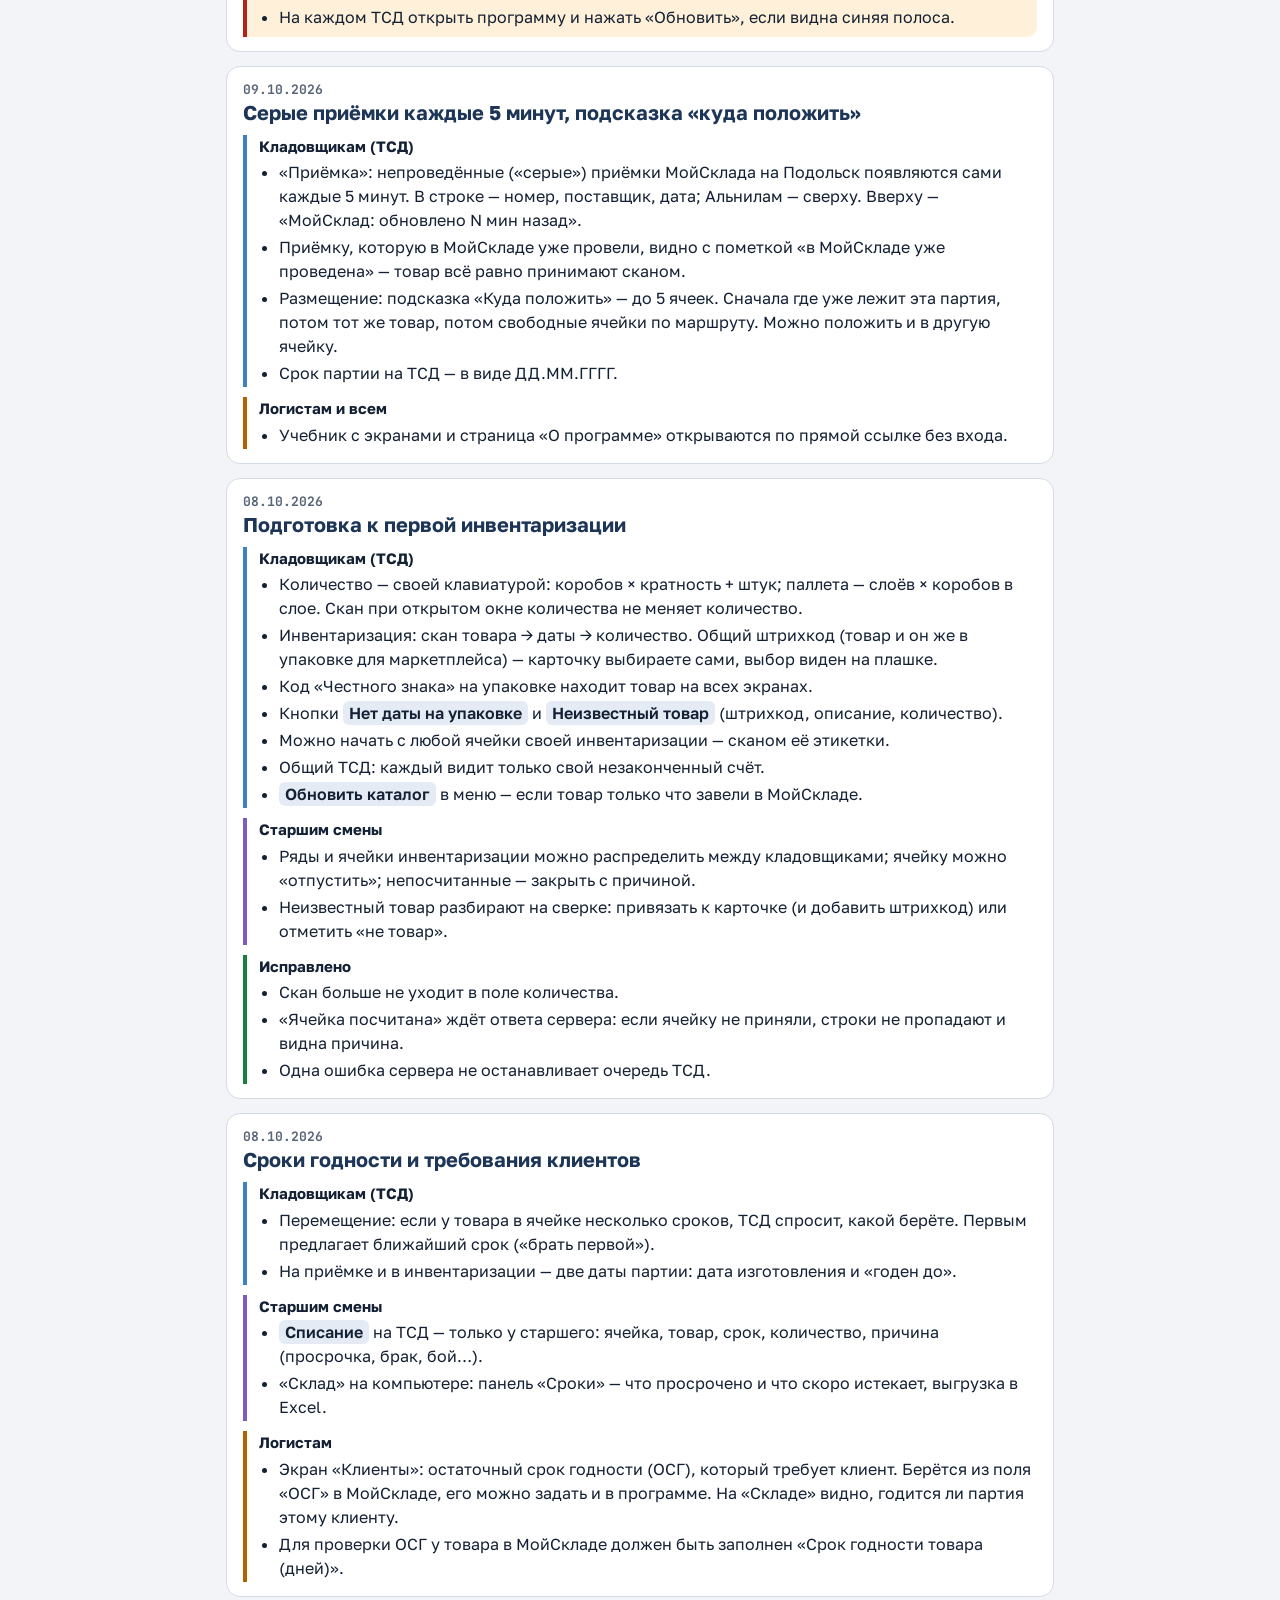
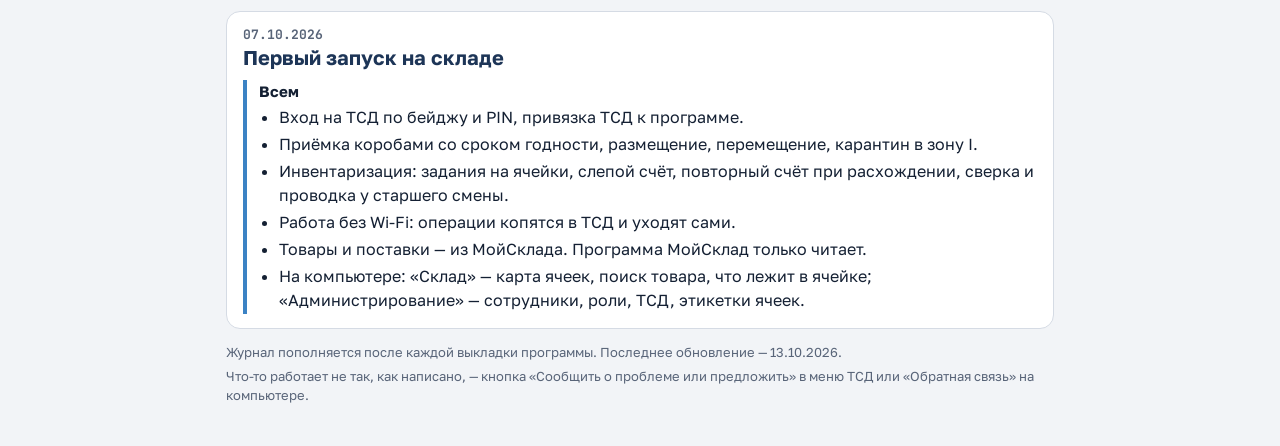
==== commit 5e2ecaa7: "WMS: доработки по аудиту 21.10 — журнал изменений, FAQ Co-Authored-By: Claude Opus 5.5 <noreply@anth" ====
--- a/wms/changes/index.html
+++ b/wms/changes/index.html
@@ -123,9 +123,50 @@
 
   <!-- Новая запись — сюда, сверху. Класс latest — только у последней. -->
 
-  <article id="2026-10-21-priemka" class="latest">
-    <div class="rel-head">
-      <span class="date">21.10.2026, 19:32<span class="new">новое</span></span>
+  <article id="2026-10-22-audit" class="latest">
+    <div class="rel-head">
+      <span class="date">21.10.2026, 20:50<span class="new">новое</span></span>
+      <h2>Проверка после входа по бейджу и исправления приёмки: надёжнее печать бейджей и коды ЧЗ</h2>
+      <p class="lead">Проверили программу после двух последних изменений и закрыли найденные слабые места — до того, как склад начнёт печатать новые бейджи.</p>
+    </div>
+    <section class="who tsd">
+      <h3>Кладовщикам (ТСД)</h3>
+      <ul>
+        <li>Код ЧЗ другого товара больше не «прилипает» к открытому товару: ТСД сам переключается на тот товар, чей это код.</li>
+        <li>Бейдж, отсканированный не на экране входа (в приёмке, на «Складе», в инвентаризации), не принимается — ТСД напишет «Это бейдж сотрудника — он нужен только на экране входа».</li>
+        <li>«Осталось по плану» и вопрос о лишнем учитывают и то, что ещё ждёт отправки без сети.</li>
+        <li>Кнопка <span class="k">Коробами</span> тоже подставляет не больше остатка по плану.</li>
+        <li>На экране входа во время «Вход…» есть <span class="k">Отмена</span>. Заменённый бейдж — понятное сообщение «Этот бейдж больше не действует».</li>
+      </ul>
+    </section>
+    <section class="who lead-role">
+      <h3>Старшим смены</h3>
+      <ul>
+        <li>Печать бейджей стала надёжной: окно печати открывается сразу, и браузер его не блокирует. Если что-то пошло не так — программа скажет «нажмите ещё раз».</li>
+        <li>При отключении или увольнении сотрудника его бейдж сразу перестаёт работать. Вернулся — напечатайте новый.</li>
+        <li>Файл бейджей для TSC после печати удаляйте: в нём ключи бейджей.</li>
+      </ul>
+    </section>
+    <section class="who fixed">
+      <h3>Исправлено</h3>
+      <ul>
+        <li>Браузер мог заблокировать окно печати бейджей, а старые бейджи при этом уже отключались.</li>
+        <li>Штрихкод, который есть у товара точно, иногда давал лишний выбор карточки из-за похожего кода другого товара.</li>
+        <li>Загрузка из МойСклада разнесена по минутам, чтобы посредник МС не отвечал «слишком много запросов».</li>
+      </ul>
+    </section>
+    <section class="who todo">
+      <h3>Что сделать на складе</h3>
+      <ul>
+        <li>На ТСД и компьютерах: синяя полоса «Вышла новая версия» → <span class="k">Обновить</span>.</li>
+        <li>После обновления старший смены печатает новые бейджи («Администрирование» → <span class="k">Бейджи всех сотрудников</span>) и забирает старые.</li>
+      </ul>
+    </section>
+  </article>
+
+  <article id="2026-10-21-priemka">
+    <div class="rel-head">
+      <span class="date">21.10.2026, 19:32</span>
       <h2>Приёмка: штрихкод находится в любом виде, количество не больше плана</h2>
       <p class="lead">Исправлено по сообщению №14 об ошибке. Спасибо за снимки экрана — по ним нашлась причина.</p>
     </div>
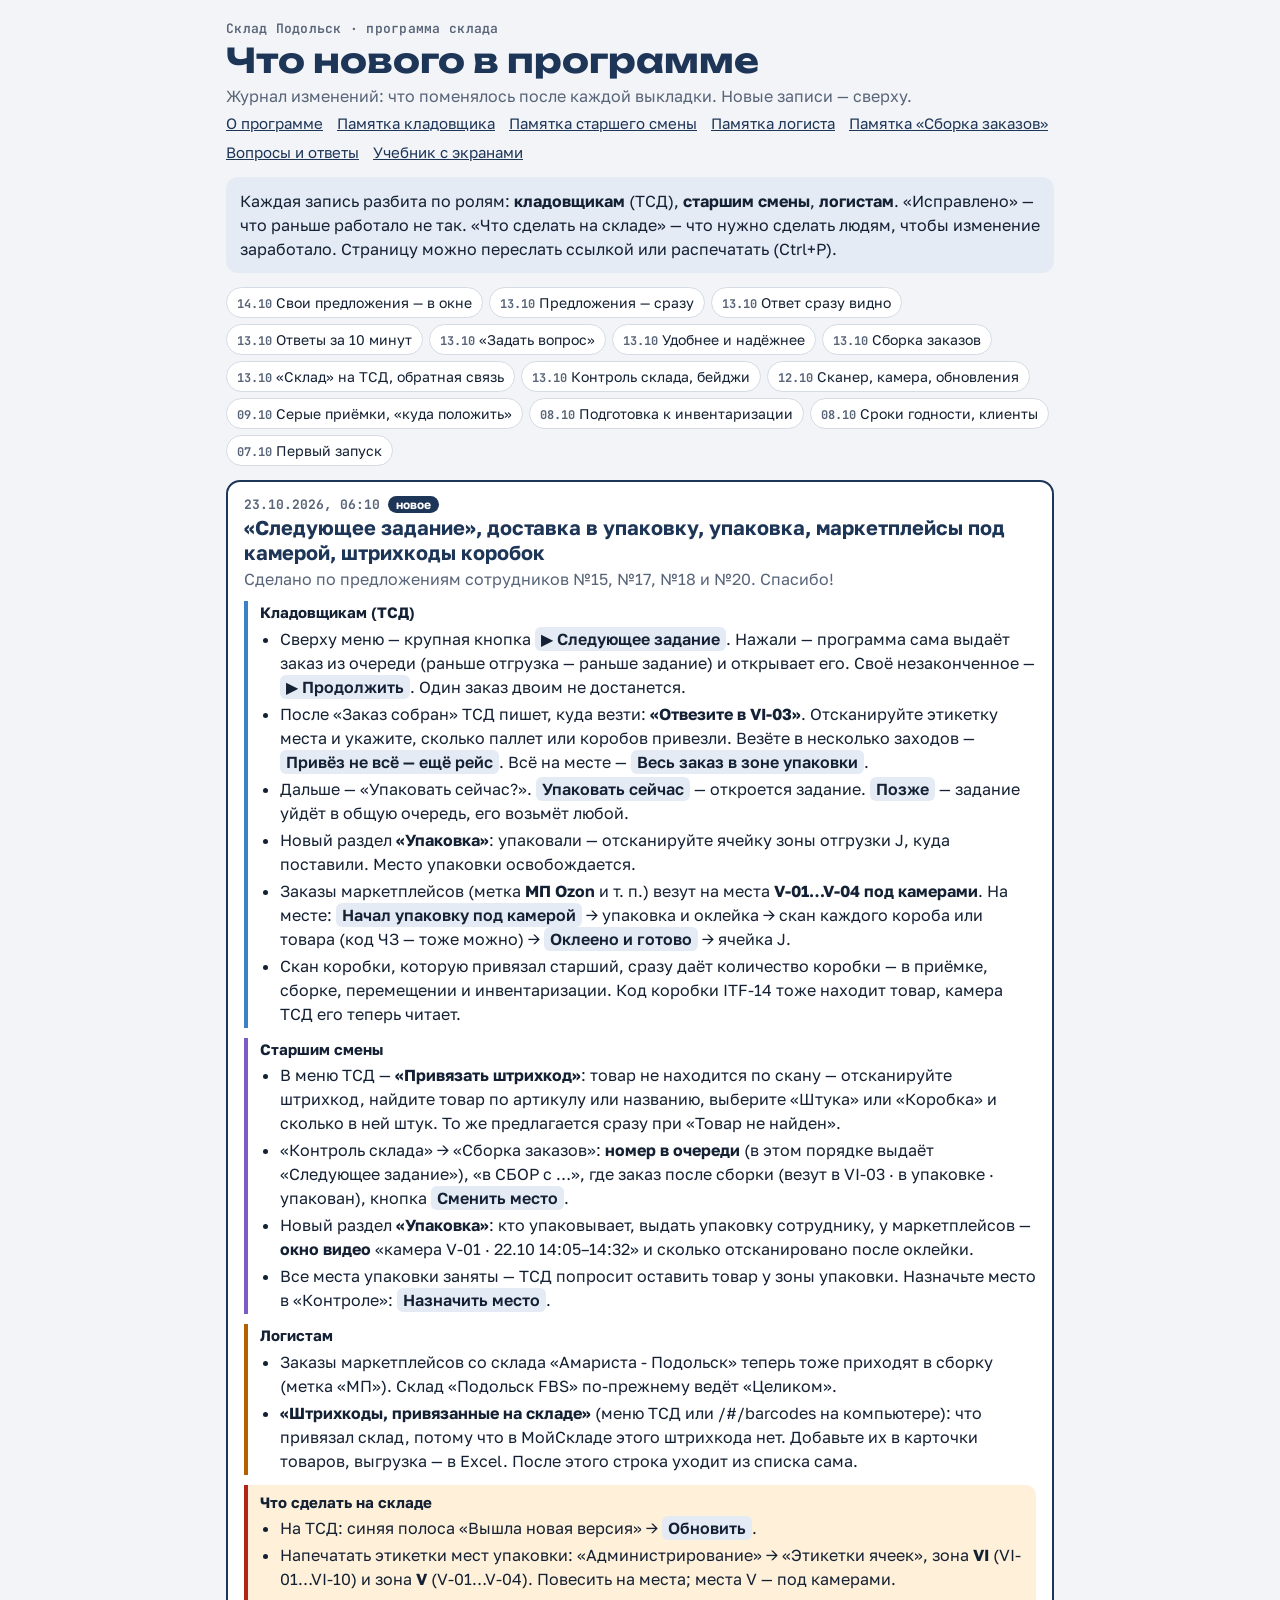
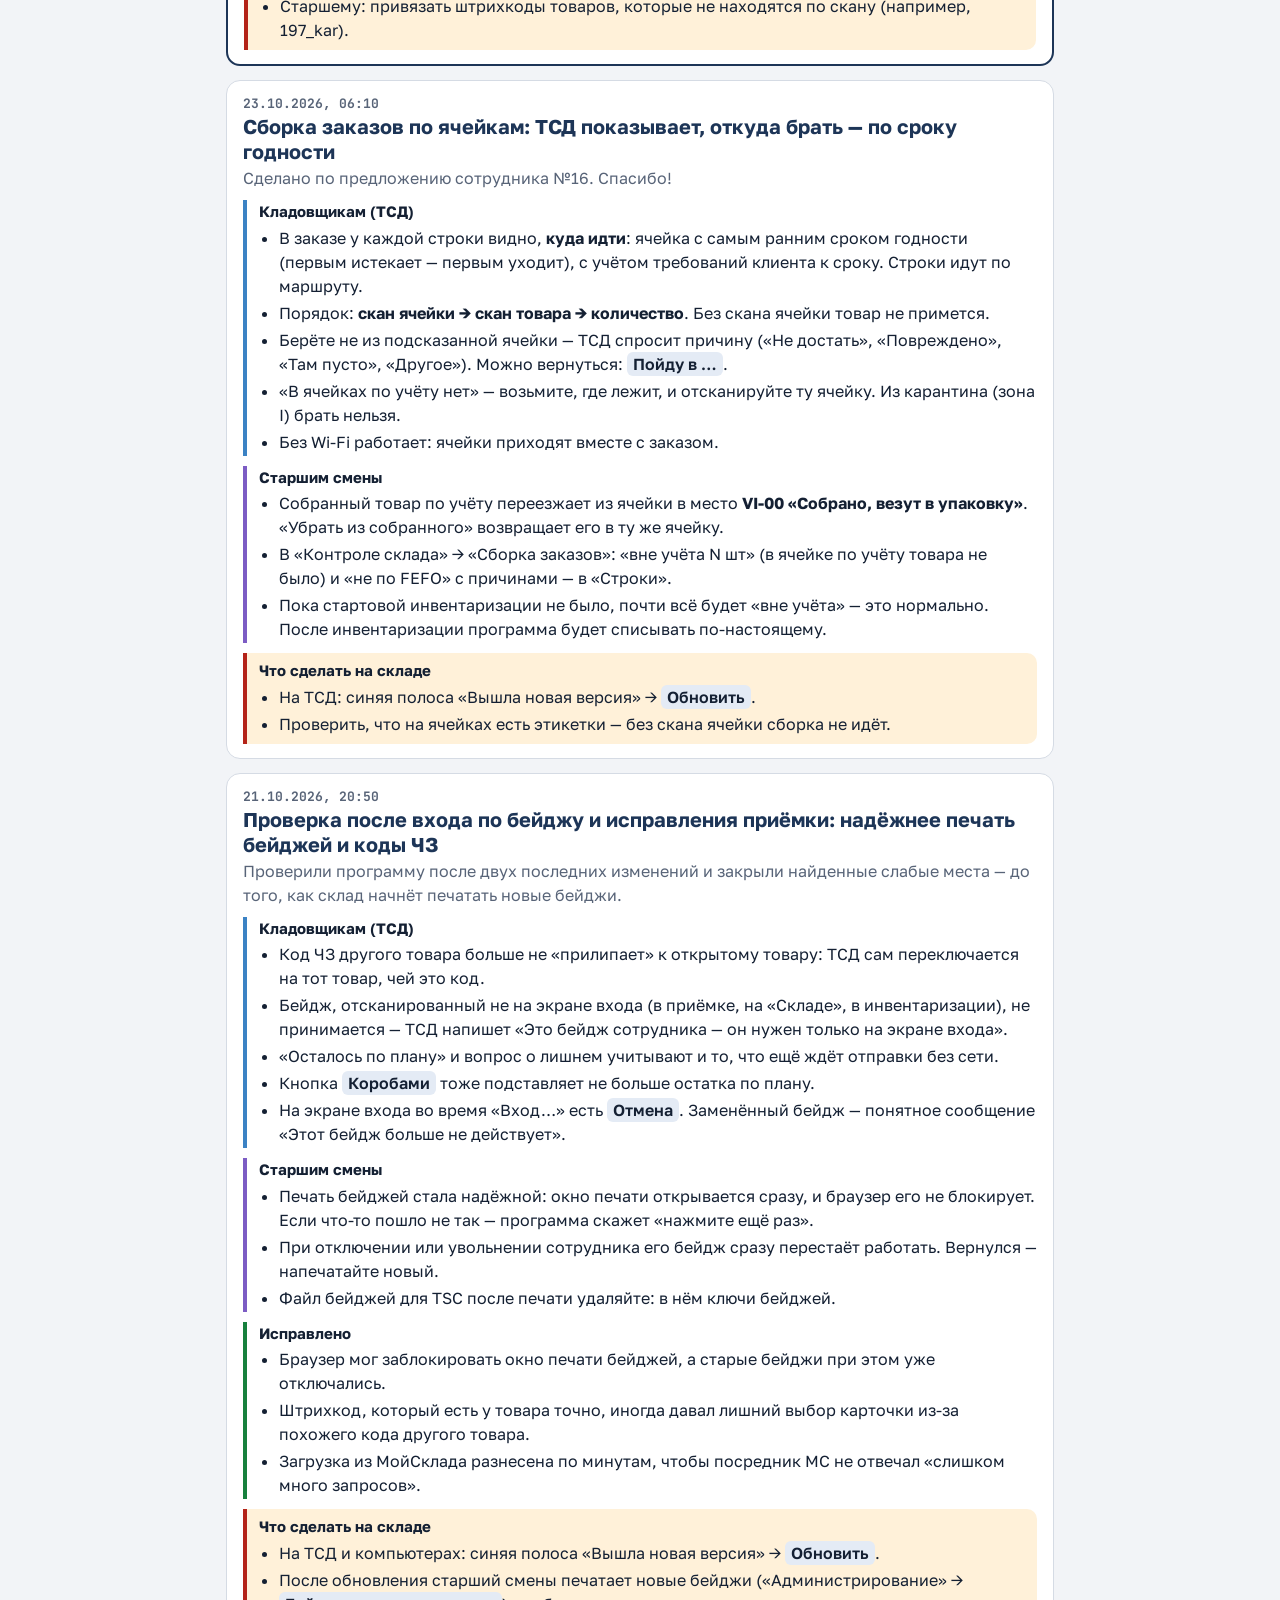
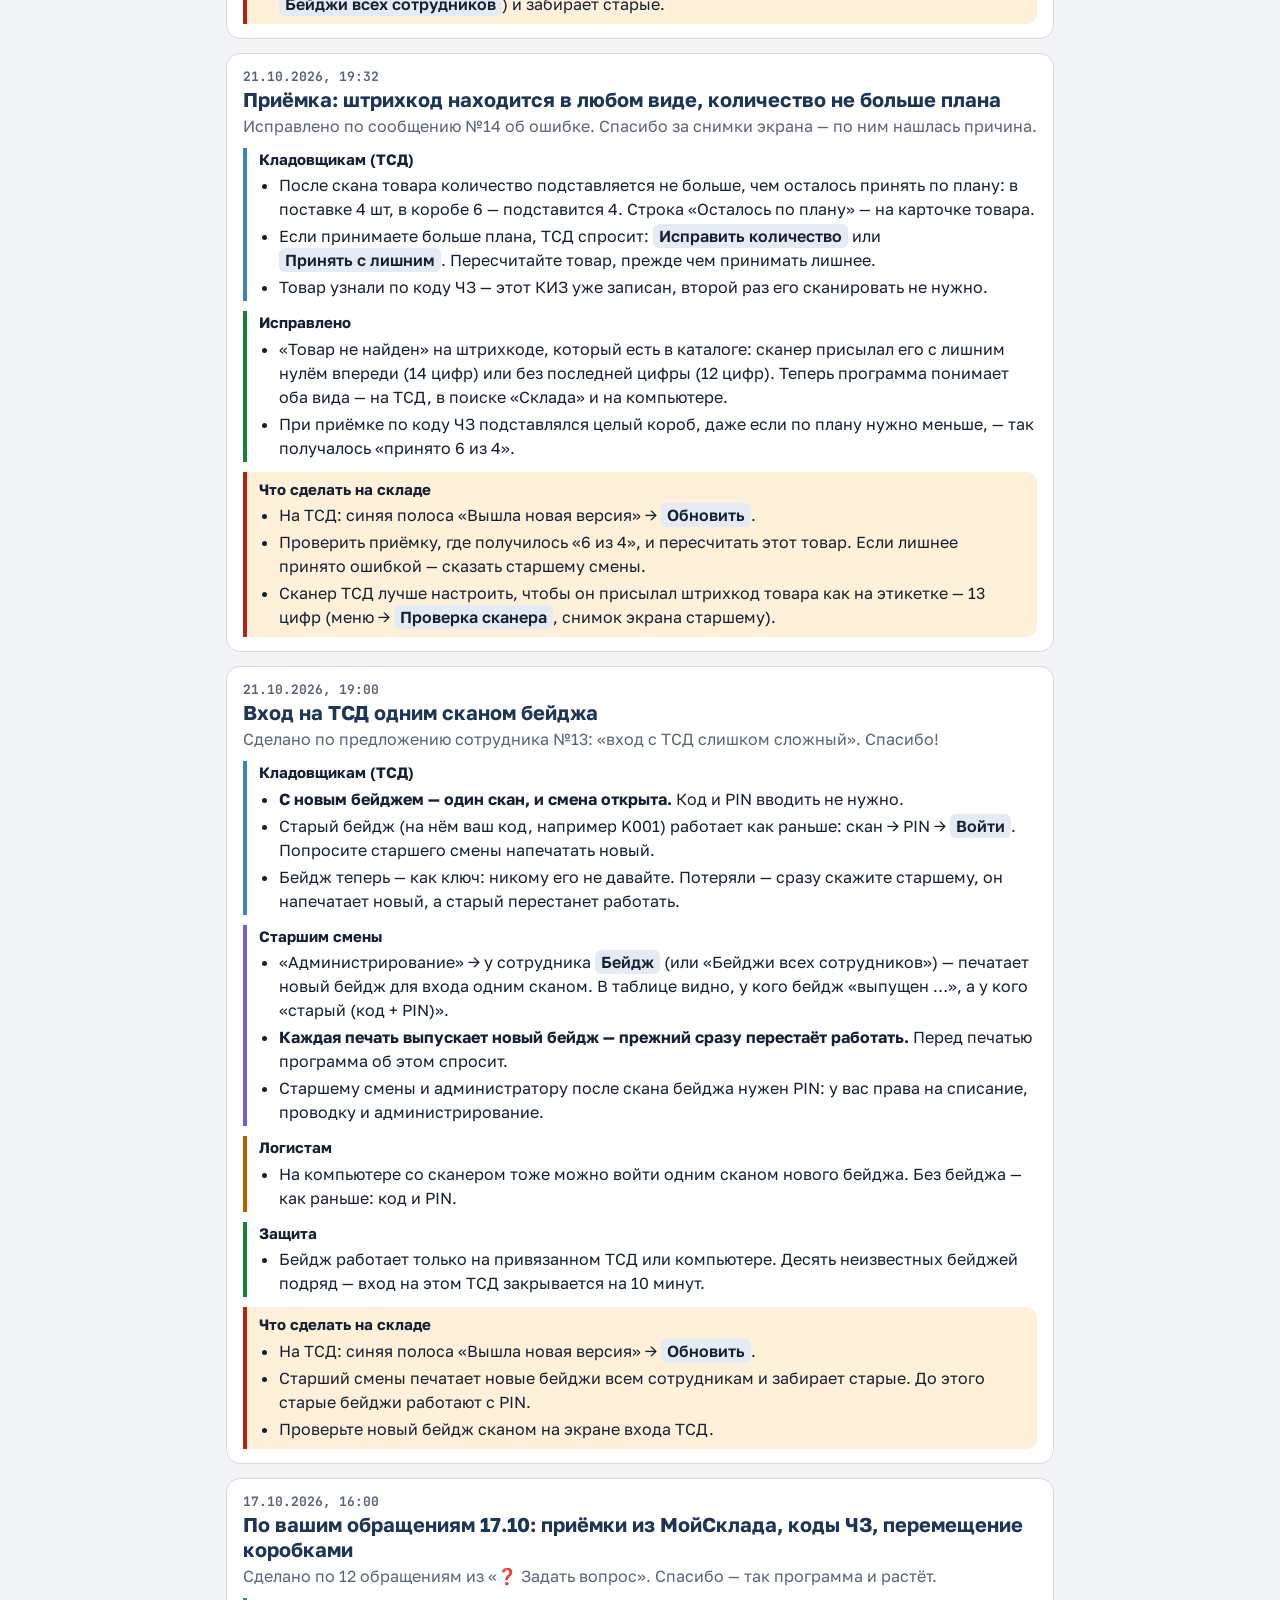
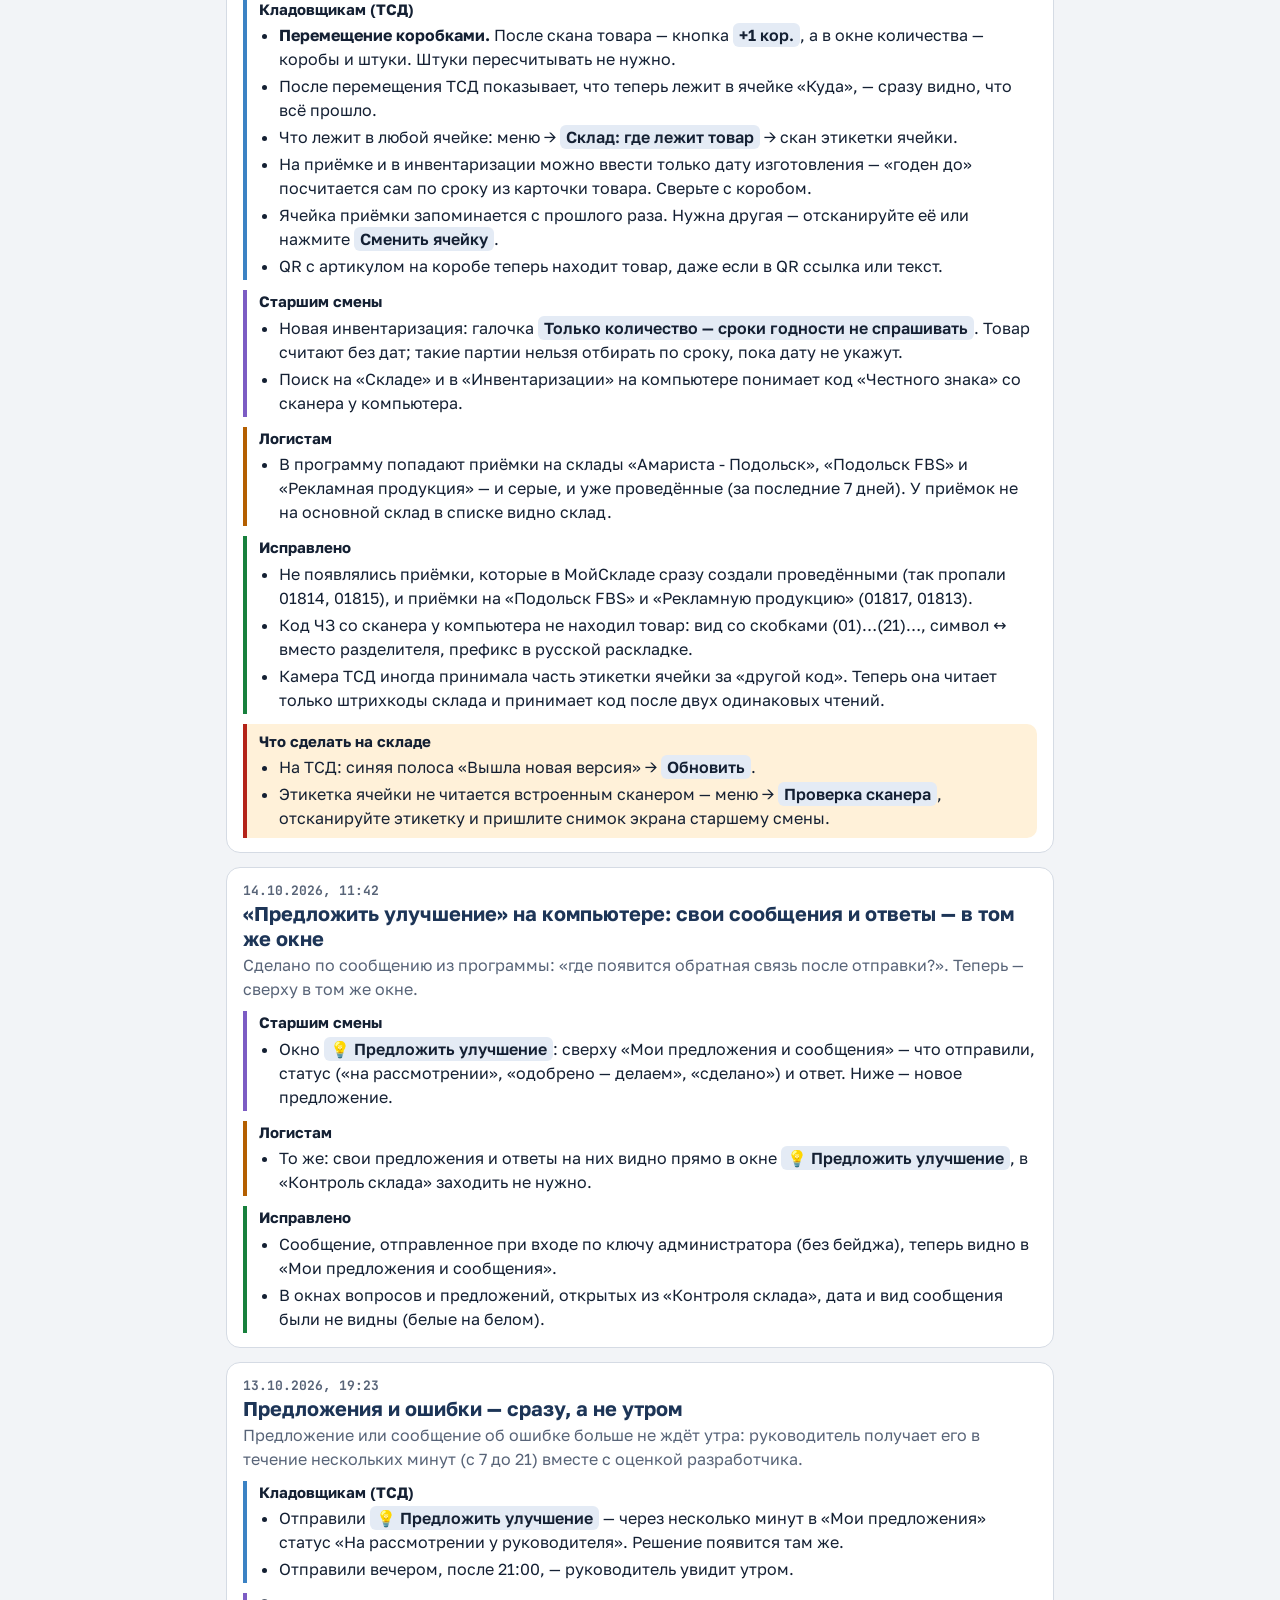
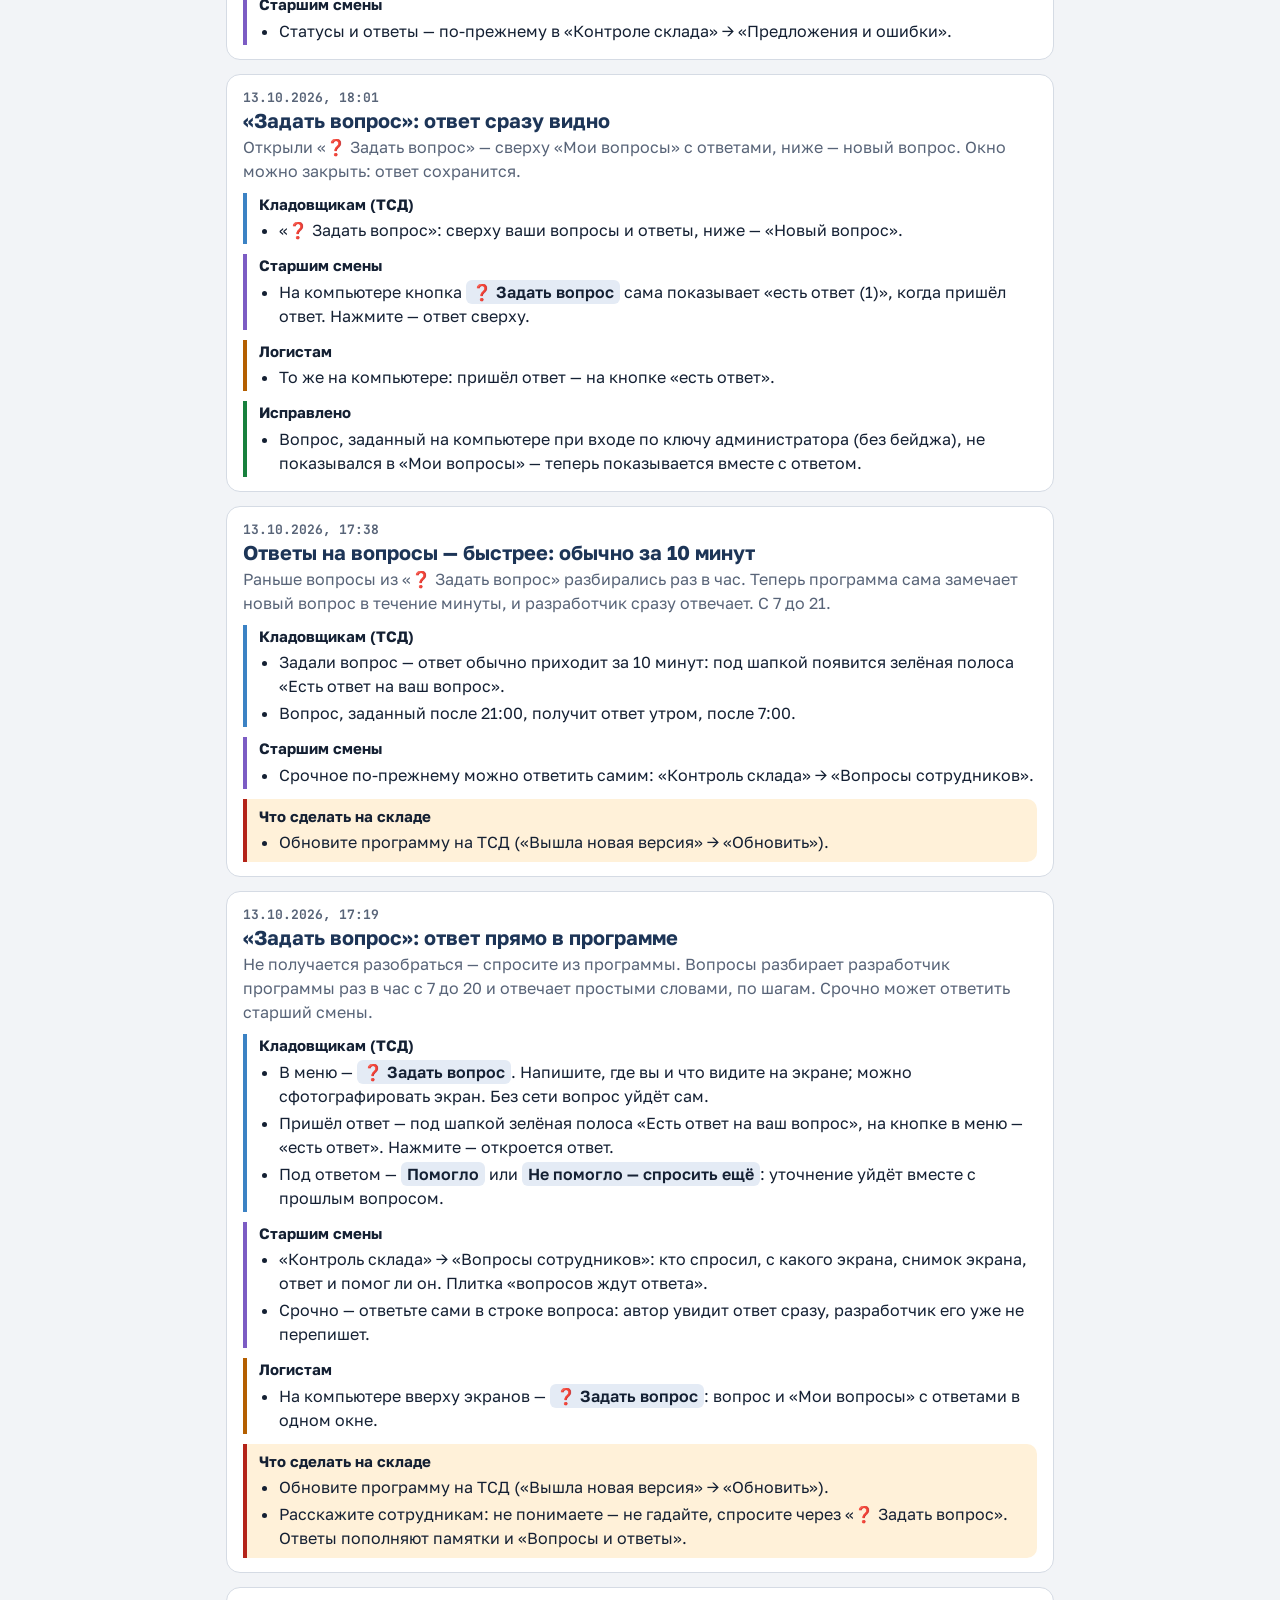
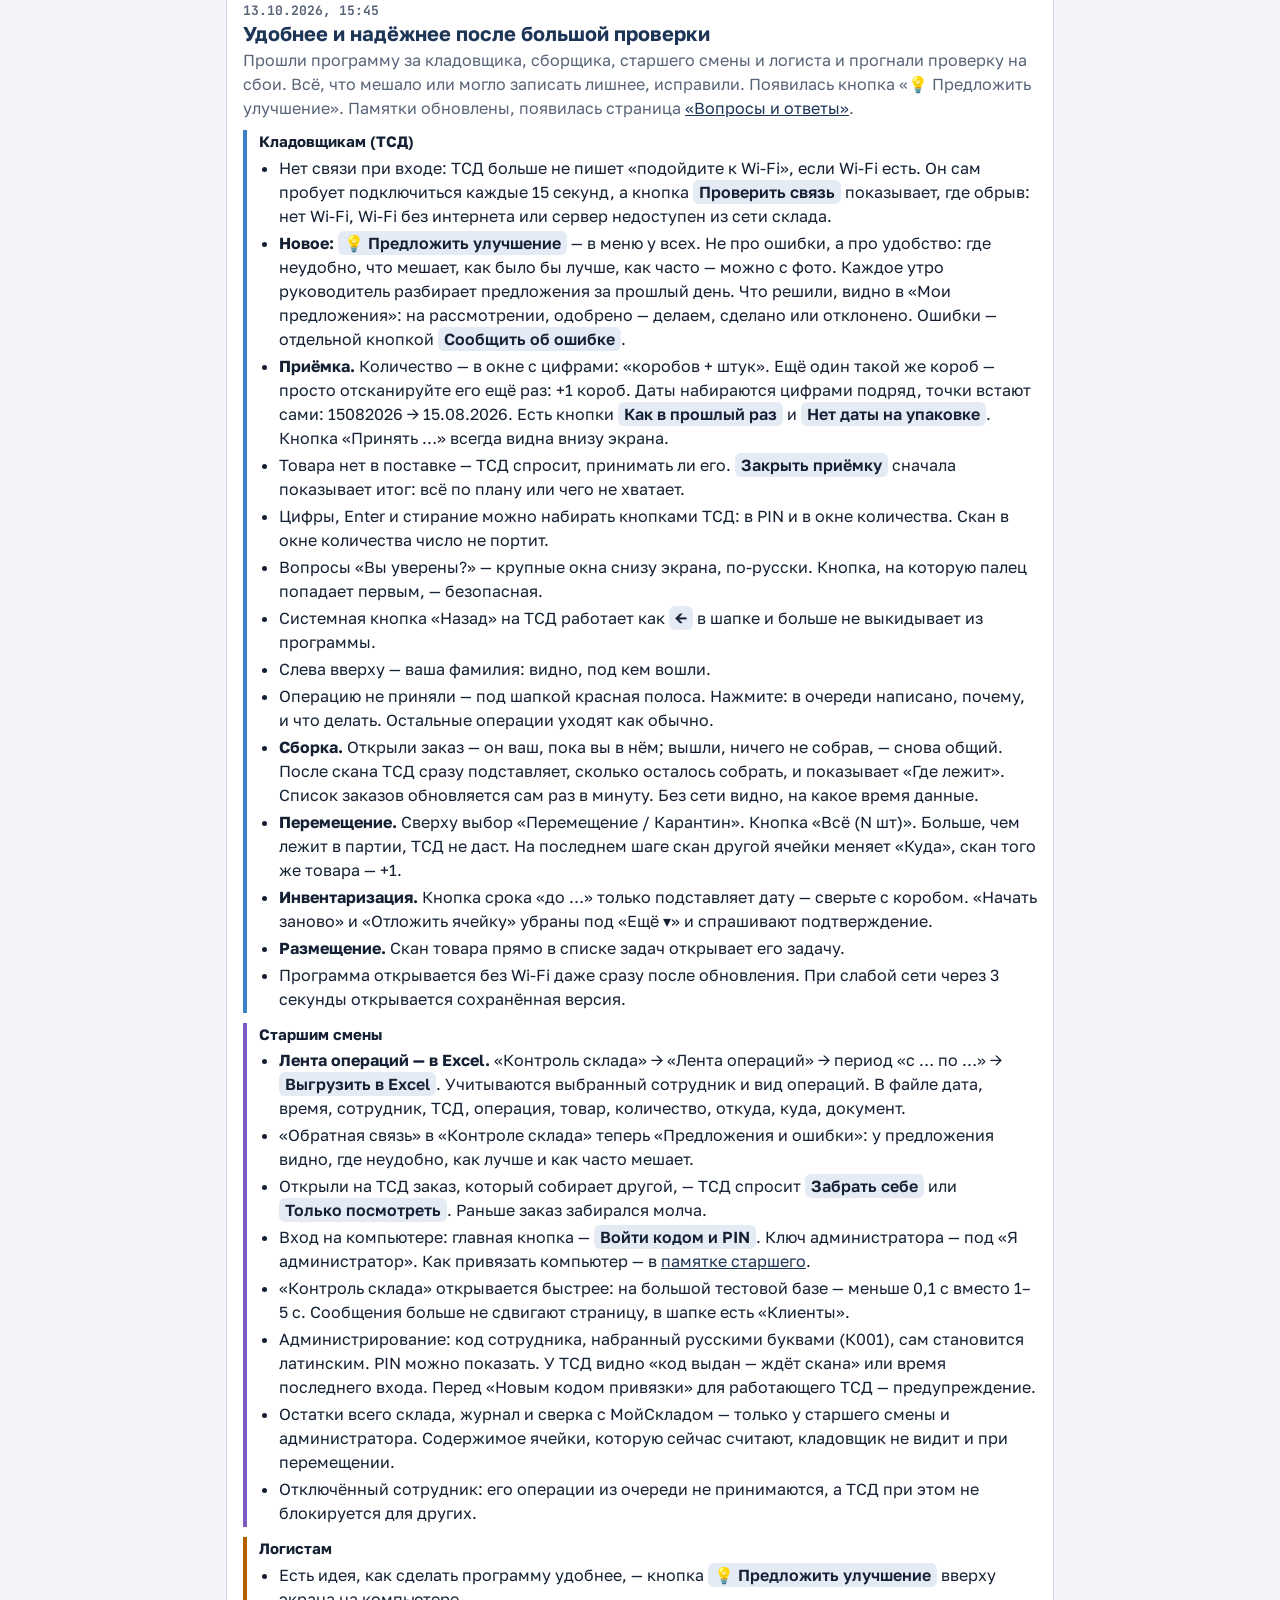
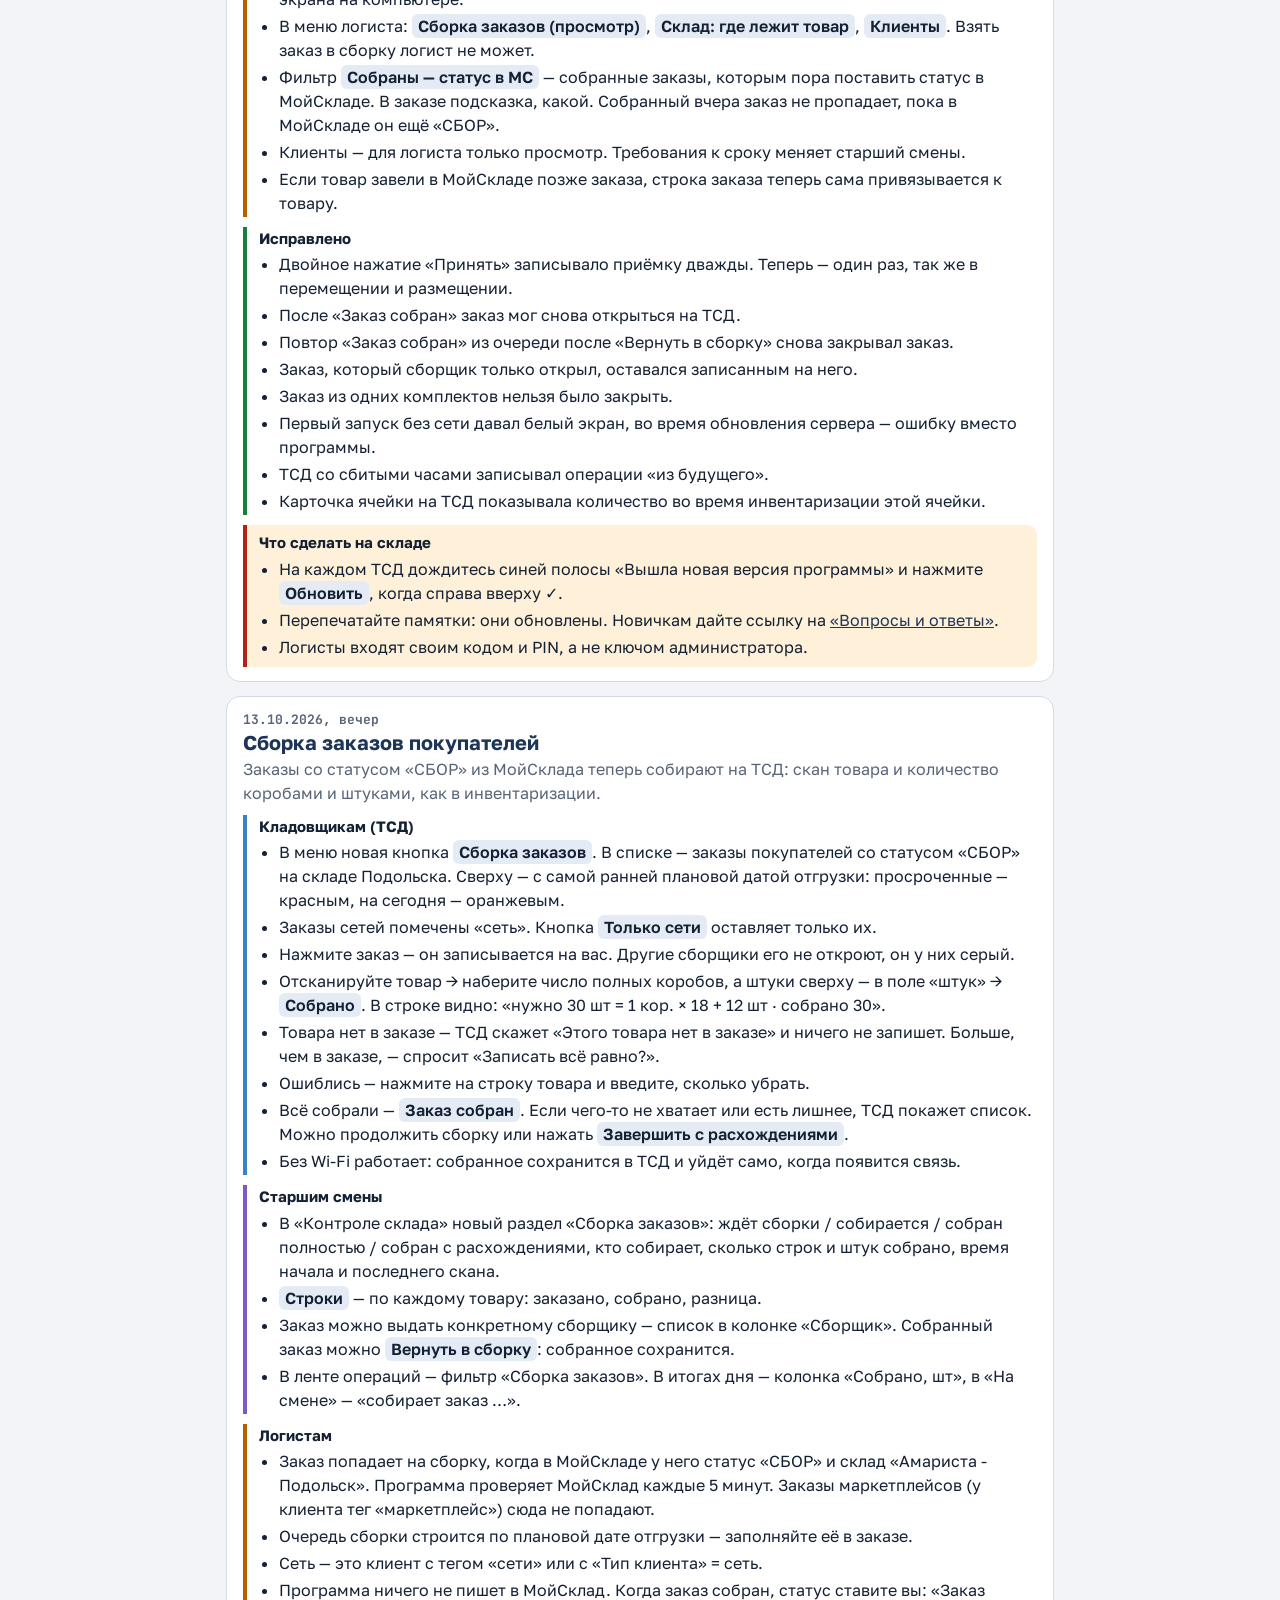
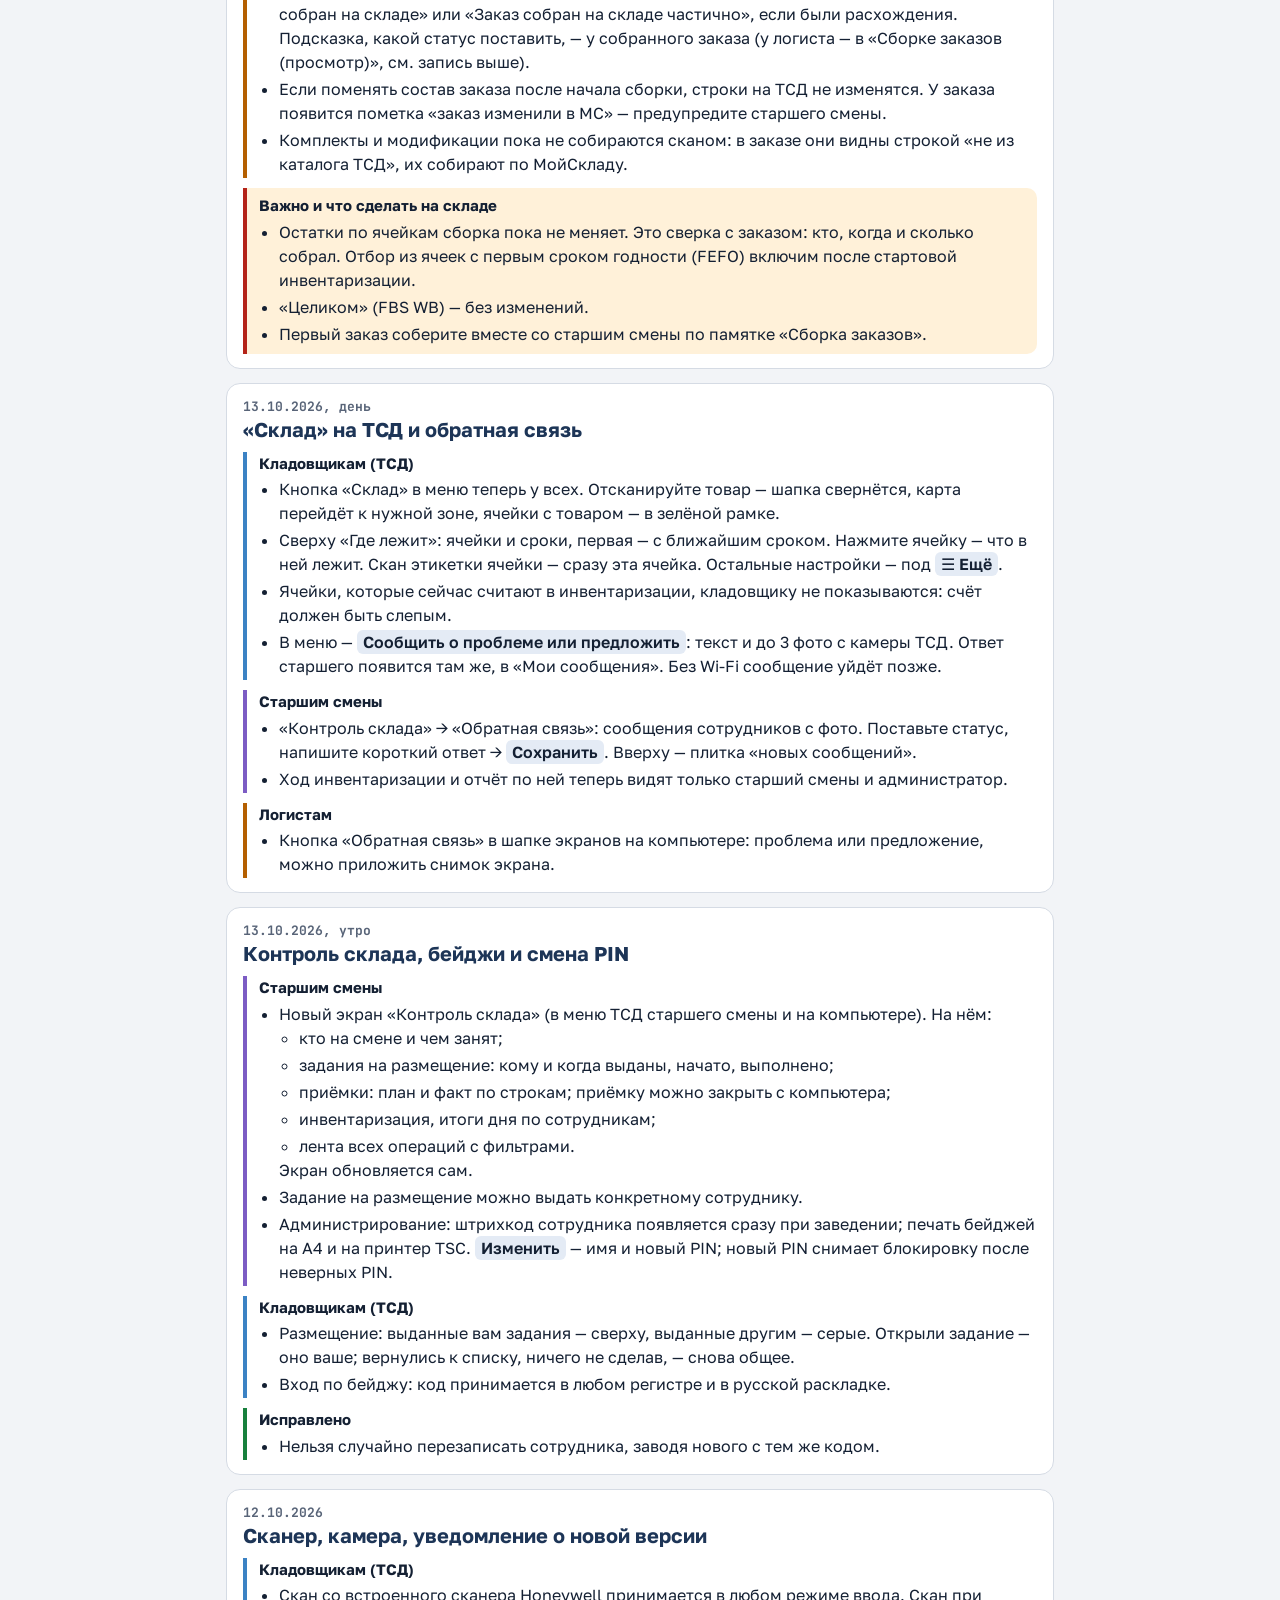
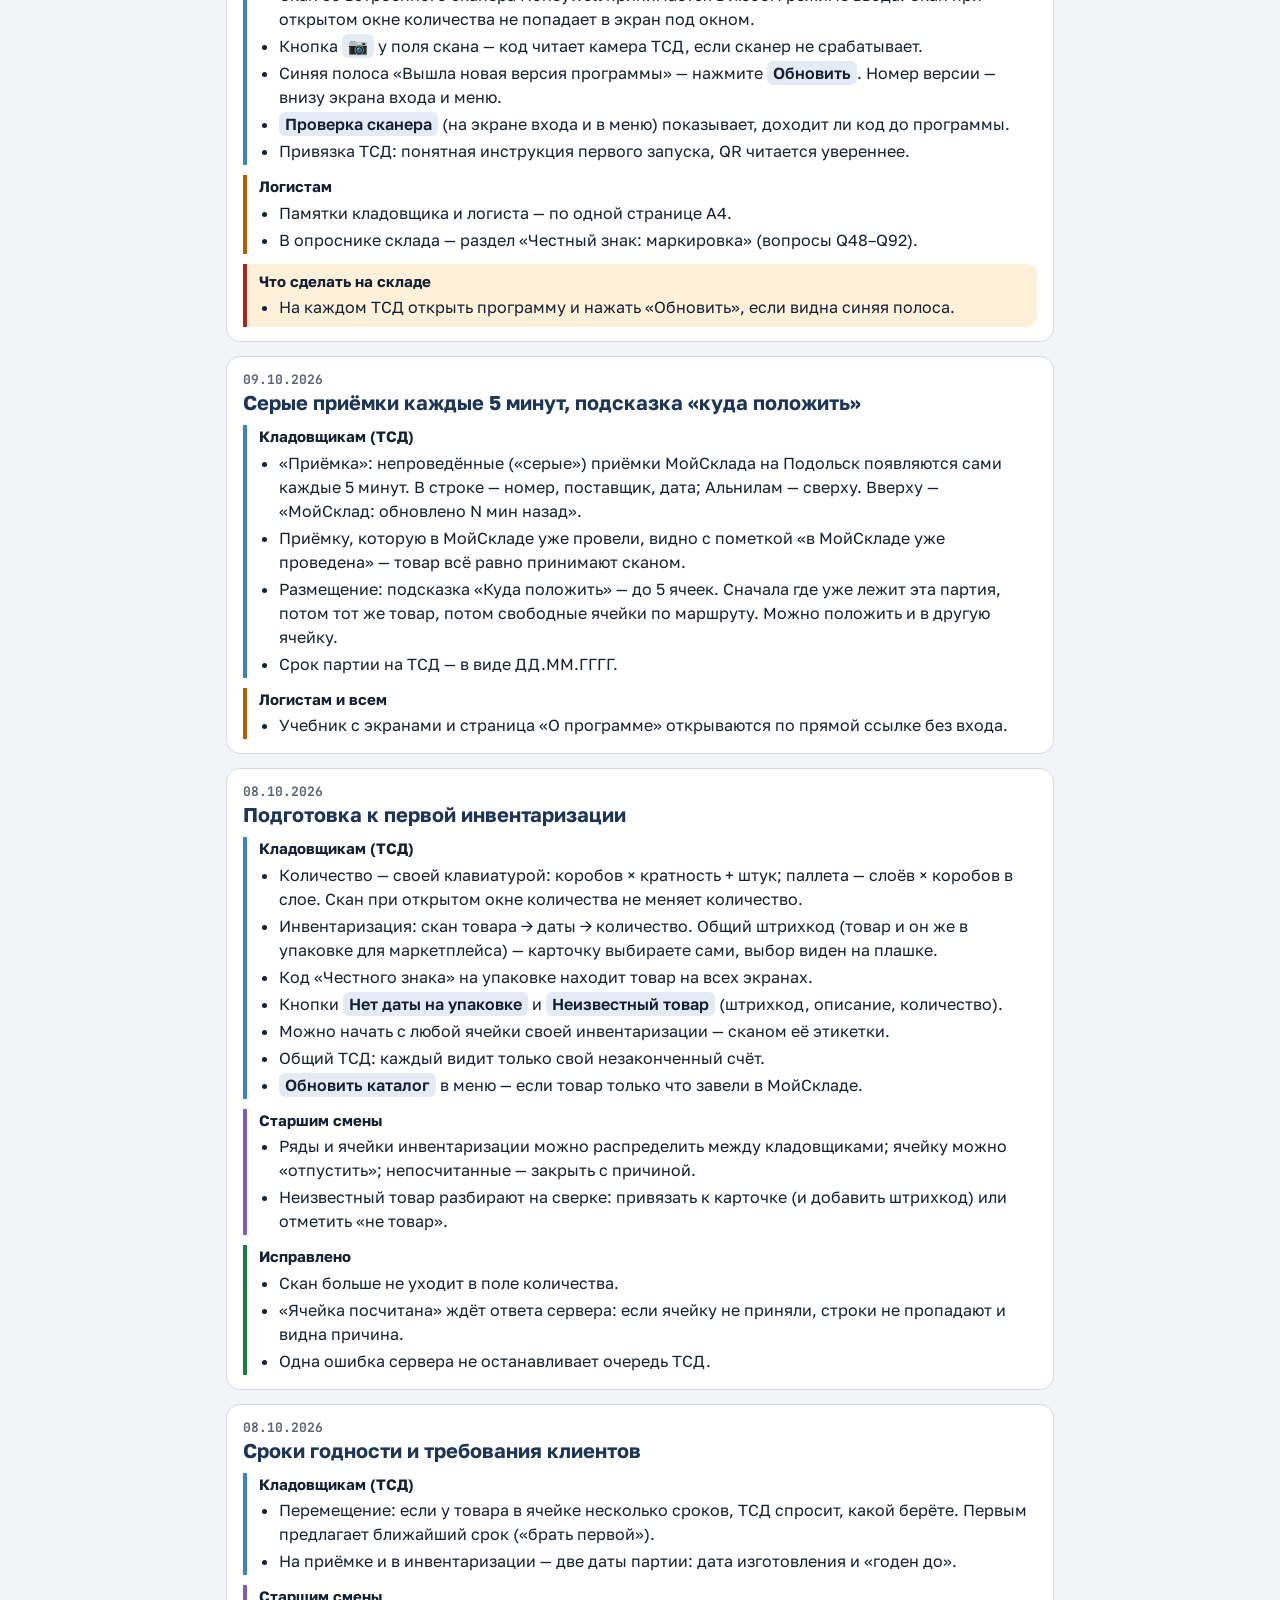
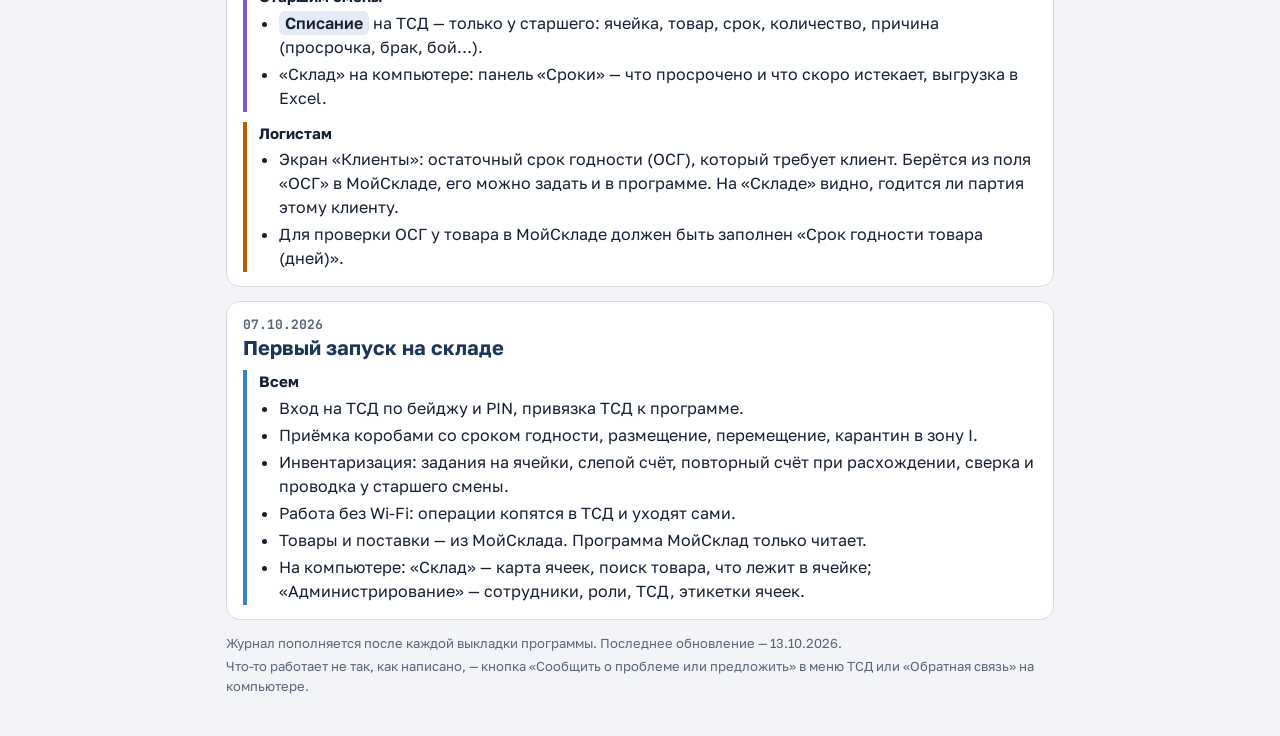
==== commit 3f853da2: "WMS: журнал изменений 23.10 — сборка по ячейкам, «Следующее задание», доставка и упаковка, штрихкоды" ====
--- a/wms/changes/index.html
+++ b/wms/changes/index.html
@@ -123,9 +123,85 @@
 
   <!-- Новая запись — сюда, сверху. Класс latest — только у последней. -->
 
-  <article id="2026-10-22-audit" class="latest">
-    <div class="rel-head">
-      <span class="date">21.10.2026, 20:50<span class="new">новое</span></span>
+  <article id="2026-10-22-work-pack" class="latest">
+    <div class="rel-head">
+      <span class="date">23.10.2026, 06:10<span class="new">новое</span></span>
+      <h2>«Следующее задание», доставка в упаковку, упаковка, маркетплейсы под камерой, штрихкоды коробок</h2>
+      <p class="lead">Сделано по предложениям сотрудников №15, №17, №18 и №20. Спасибо!</p>
+    </div>
+    <section class="who tsd">
+      <h3>Кладовщикам (ТСД)</h3>
+      <ul>
+        <li>Сверху меню — крупная кнопка <span class="k">▶ Следующее задание</span>. Нажали — программа сама выдаёт заказ из очереди (раньше отгрузка — раньше задание) и открывает его. Своё незаконченное — <span class="k">▶ Продолжить</span>. Один заказ двоим не достанется.</li>
+        <li>После «Заказ собран» ТСД пишет, куда везти: <b>«Отвезите в VI-03»</b>. Отсканируйте этикетку места и укажите, сколько паллет или коробов привезли. Везёте в несколько заходов — <span class="k">Привёз не всё — ещё рейс</span>. Всё на месте — <span class="k">Весь заказ в зоне упаковки</span>.</li>
+        <li>Дальше — «Упаковать сейчас?». <span class="k">Упаковать сейчас</span> — откроется задание. <span class="k">Позже</span> — задание уйдёт в общую очередь, его возьмёт любой.</li>
+        <li>Новый раздел <b>«Упаковка»</b>: упаковали — отсканируйте ячейку зоны отгрузки J, куда поставили. Место упаковки освобождается.</li>
+        <li>Заказы маркетплейсов (метка <b>МП Ozon</b> и т. п.) везут на места <b>V-01…V-04 под камерами</b>. На месте: <span class="k">Начал упаковку под камерой</span> → упаковка и оклейка → скан каждого короба или товара (код ЧЗ — тоже можно) → <span class="k">Оклеено и готово</span> → ячейка J.</li>
+        <li>Скан коробки, которую привязал старший, сразу даёт количество коробки — в приёмке, сборке, перемещении и инвентаризации. Код коробки ITF-14 тоже находит товар, камера ТСД его теперь читает.</li>
+      </ul>
+    </section>
+    <section class="who lead-role">
+      <h3>Старшим смены</h3>
+      <ul>
+        <li>В меню ТСД — <b>«Привязать штрихкод»</b>: товар не находится по скану — отсканируйте штрихкод, найдите товар по артикулу или названию, выберите «Штука» или «Коробка» и сколько в ней штук. То же предлагается сразу при «Товар не найден».</li>
+        <li>«Контроль склада» → «Сборка заказов»: <b>номер в очереди</b> (в этом порядке выдаёт «Следующее задание»), «в СБОР с …», где заказ после сборки (везут в VI-03 · в упаковке · упакован), кнопка <span class="k">Сменить место</span>.</li>
+        <li>Новый раздел <b>«Упаковка»</b>: кто упаковывает, выдать упаковку сотруднику, у маркетплейсов — <b>окно видео</b> «камера V-01 · 22.10 14:05–14:32» и сколько отсканировано после оклейки.</li>
+        <li>Все места упаковки заняты — ТСД попросит оставить товар у зоны упаковки. Назначьте место в «Контроле»: <span class="k">Назначить место</span>.</li>
+      </ul>
+    </section>
+    <section class="who logist">
+      <h3>Логистам</h3>
+      <ul>
+        <li>Заказы маркетплейсов со склада «Амариста - Подольск» теперь тоже приходят в сборку (метка «МП»). Склад «Подольск FBS» по-прежнему ведёт «Целиком».</li>
+        <li><b>«Штрихкоды, привязанные на складе»</b> (меню ТСД или /#/barcodes на компьютере): что привязал склад, потому что в МойСкладе этого штрихкода нет. Добавьте их в карточки товаров, выгрузка — в Excel. После этого строка уходит из списка сама.</li>
+      </ul>
+    </section>
+    <section class="who todo">
+      <h3>Что сделать на складе</h3>
+      <ul>
+        <li>На ТСД: синяя полоса «Вышла новая версия» → <span class="k">Обновить</span>.</li>
+        <li>Напечатать этикетки мест упаковки: «Администрирование» → «Этикетки ячеек», зона <b>VI</b> (VI-01…VI-10) и зона <b>V</b> (V-01…V-04). Повесить на места; места V — под камерами.</li>
+        <li>Старшему: привязать штрихкоды товаров, которые не находятся по скану (например, 197_kar).</li>
+      </ul>
+    </section>
+  </article>
+
+  <article id="2026-10-22-pick-cells">
+    <div class="rel-head">
+      <span class="date">23.10.2026, 06:10</span>
+      <h2>Сборка заказов по ячейкам: ТСД показывает, откуда брать — по сроку годности</h2>
+      <p class="lead">Сделано по предложению сотрудника №16. Спасибо!</p>
+    </div>
+    <section class="who tsd">
+      <h3>Кладовщикам (ТСД)</h3>
+      <ul>
+        <li>В заказе у каждой строки видно, <b>куда идти</b>: ячейка с самым ранним сроком годности (первым истекает — первым уходит), с учётом требований клиента к сроку. Строки идут по маршруту.</li>
+        <li>Порядок: <b>скан ячейки → скан товара → количество</b>. Без скана ячейки товар не примется.</li>
+        <li>Берёте не из подсказанной ячейки — ТСД спросит причину («Не достать», «Повреждено», «Там пусто», «Другое»). Можно вернуться: <span class="k">Пойду в …</span>.</li>
+        <li>«В ячейках по учёту нет» — возьмите, где лежит, и отсканируйте ту ячейку. Из карантина (зона I) брать нельзя.</li>
+        <li>Без Wi-Fi работает: ячейки приходят вместе с заказом.</li>
+      </ul>
+    </section>
+    <section class="who lead-role">
+      <h3>Старшим смены</h3>
+      <ul>
+        <li>Собранный товар по учёту переезжает из ячейки в место <b>VI-00 «Собрано, везут в упаковку»</b>. «Убрать из собранного» возвращает его в ту же ячейку.</li>
+        <li>В «Контроле склада» → «Сборка заказов»: «вне учёта N шт» (в ячейке по учёту товара не было) и «не по FEFO» с причинами — в «Строки».</li>
+        <li>Пока стартовой инвентаризации не было, почти всё будет «вне учёта» — это нормально. После инвентаризации программа будет списывать по-настоящему.</li>
+      </ul>
+    </section>
+    <section class="who todo">
+      <h3>Что сделать на складе</h3>
+      <ul>
+        <li>На ТСД: синяя полоса «Вышла новая версия» → <span class="k">Обновить</span>.</li>
+        <li>Проверить, что на ячейках есть этикетки — без скана ячейки сборка не идёт.</li>
+      </ul>
+    </section>
+  </article>
+
+  <article id="2026-10-22-audit">
+    <div class="rel-head">
+      <span class="date">21.10.2026, 20:50</span>
       <h2>Проверка после входа по бейджу и исправления приёмки: надёжнее печать бейджей и коды ЧЗ</h2>
       <p class="lead">Проверили программу после двух последних изменений и закрыли найденные слабые места — до того, как склад начнёт печатать новые бейджи.</p>
     </div>
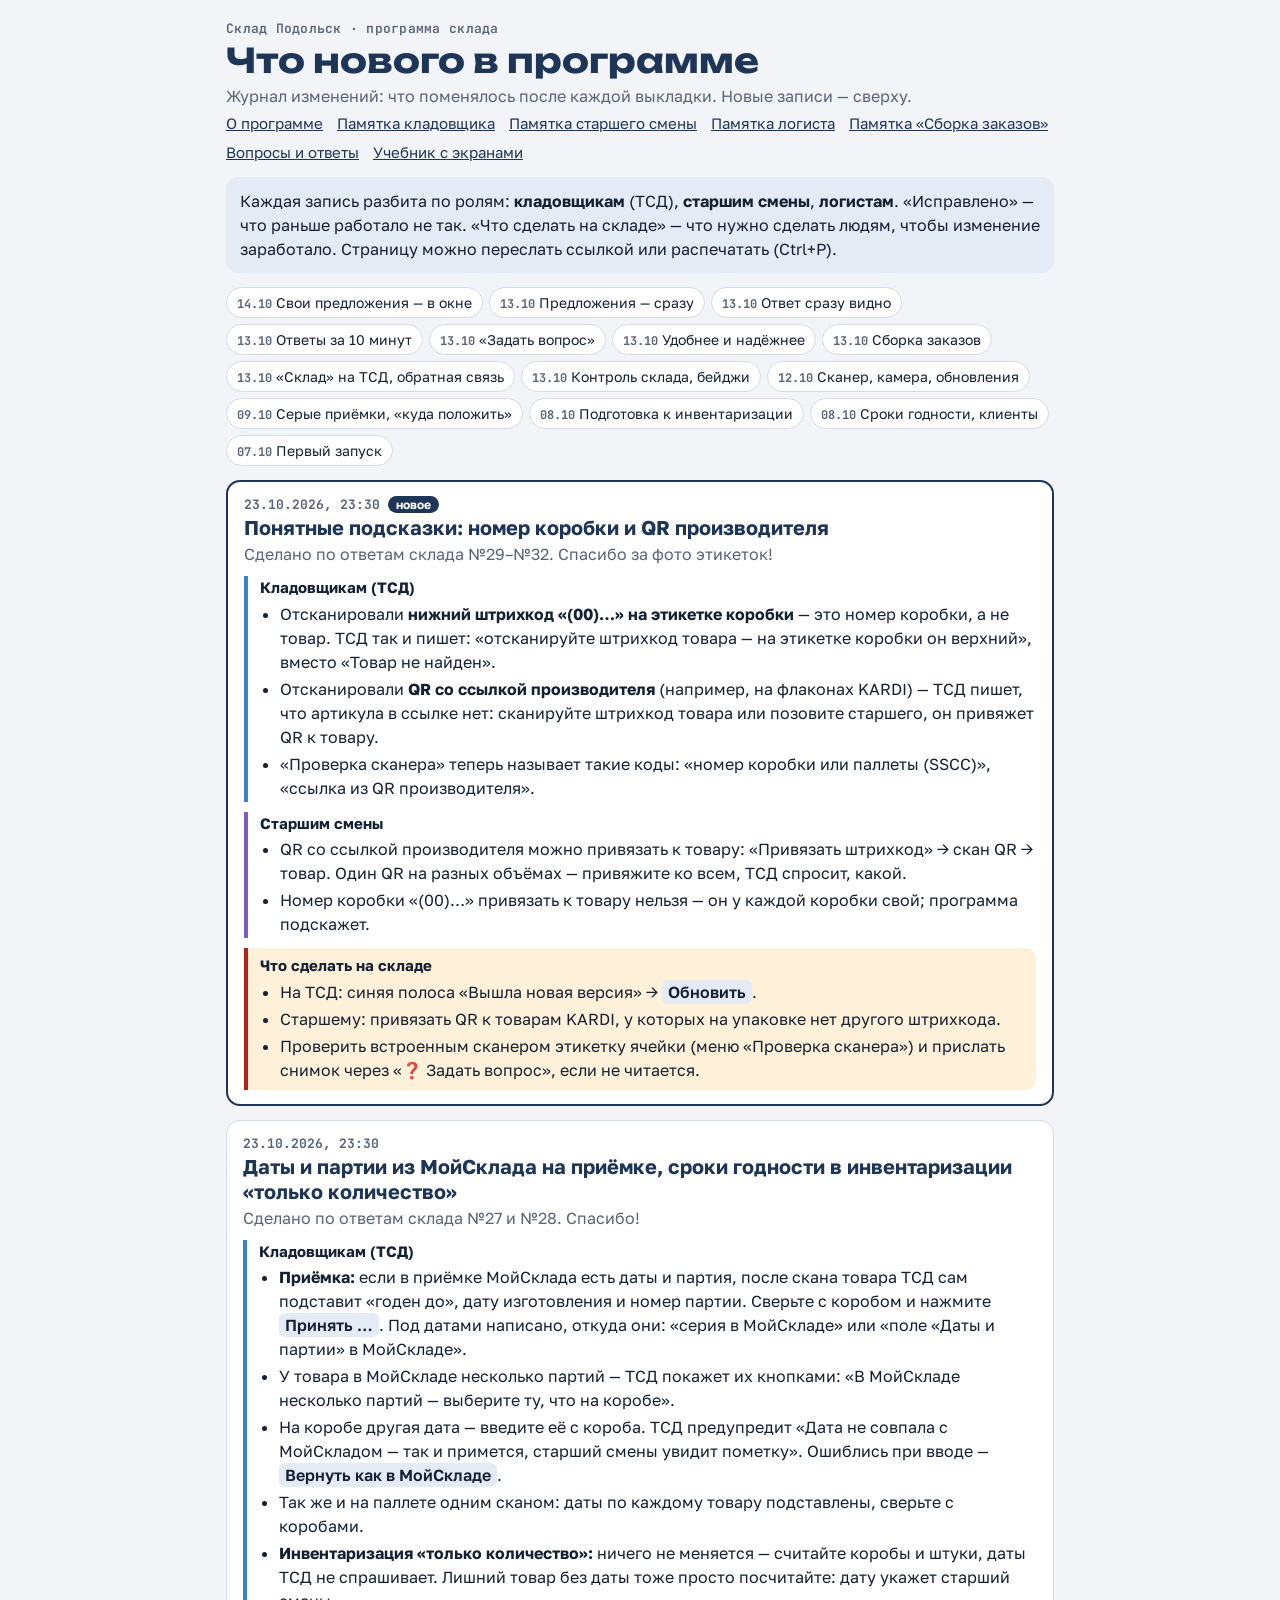
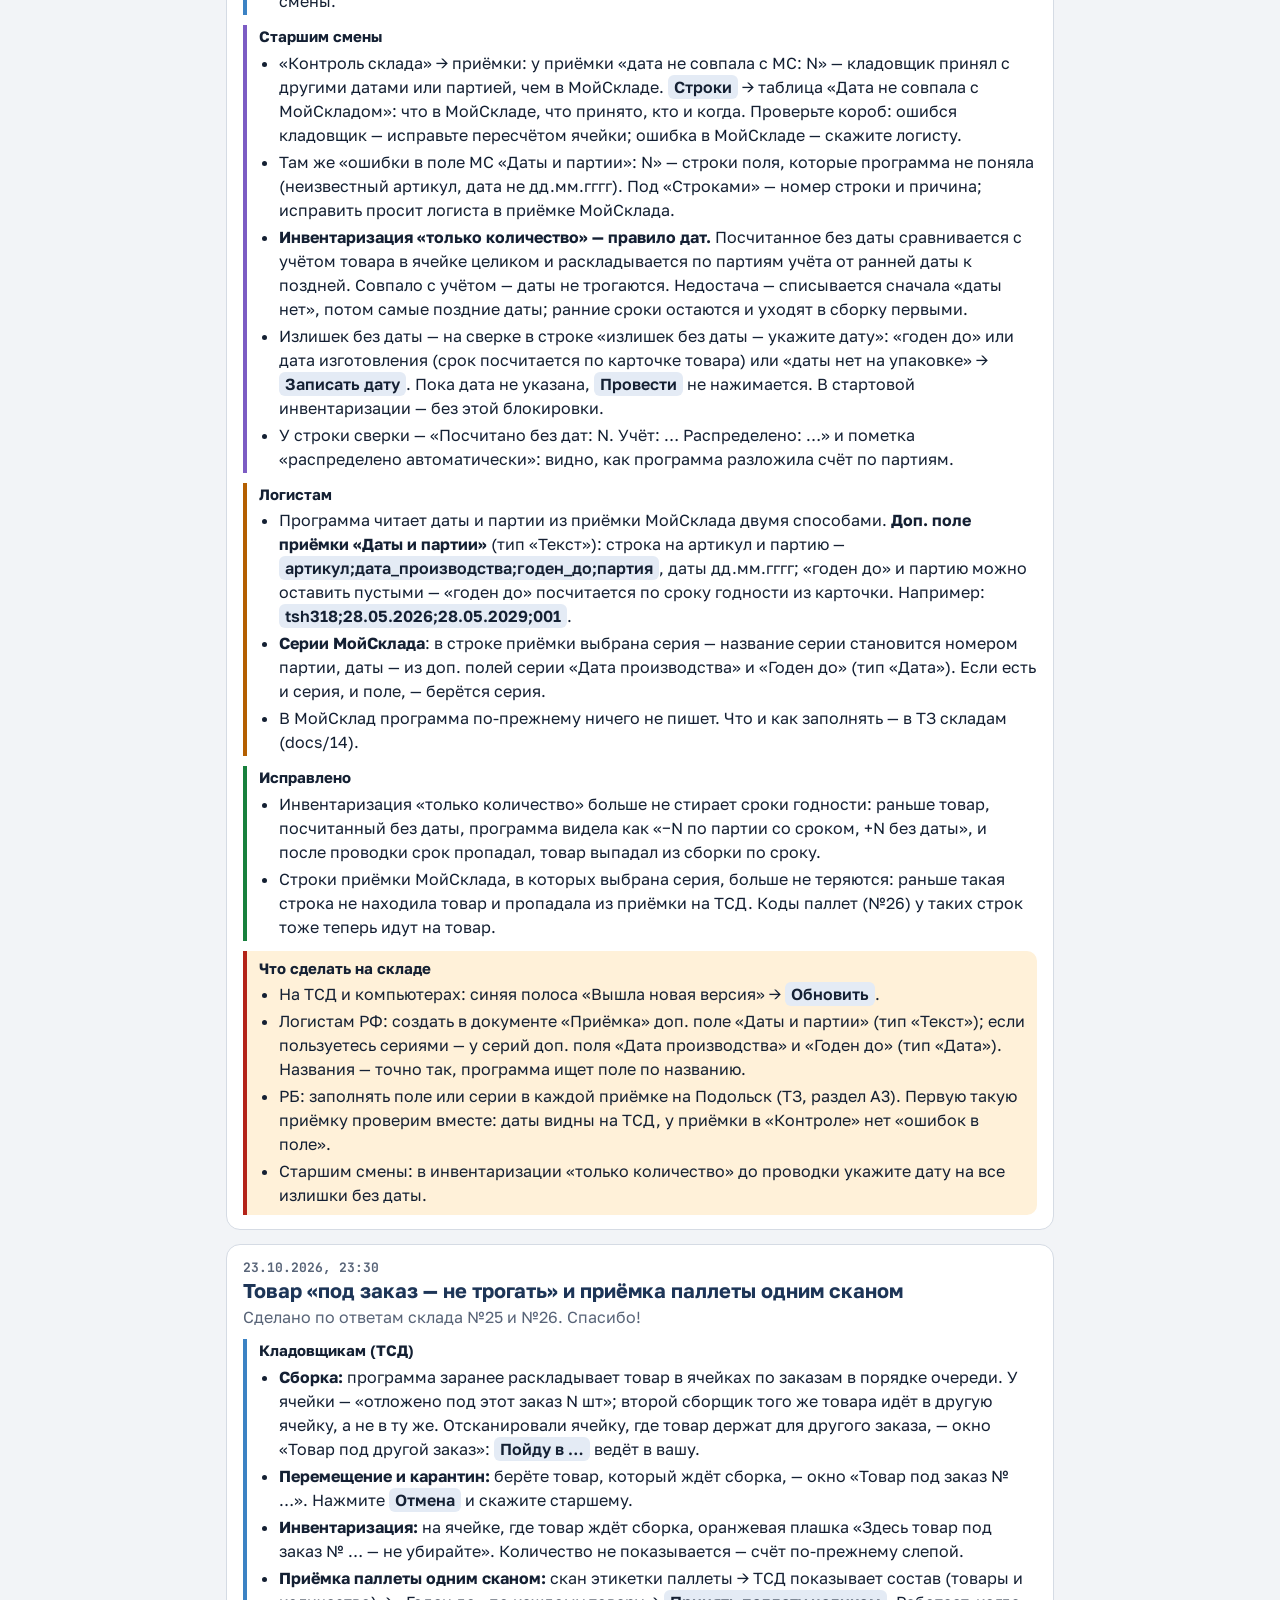
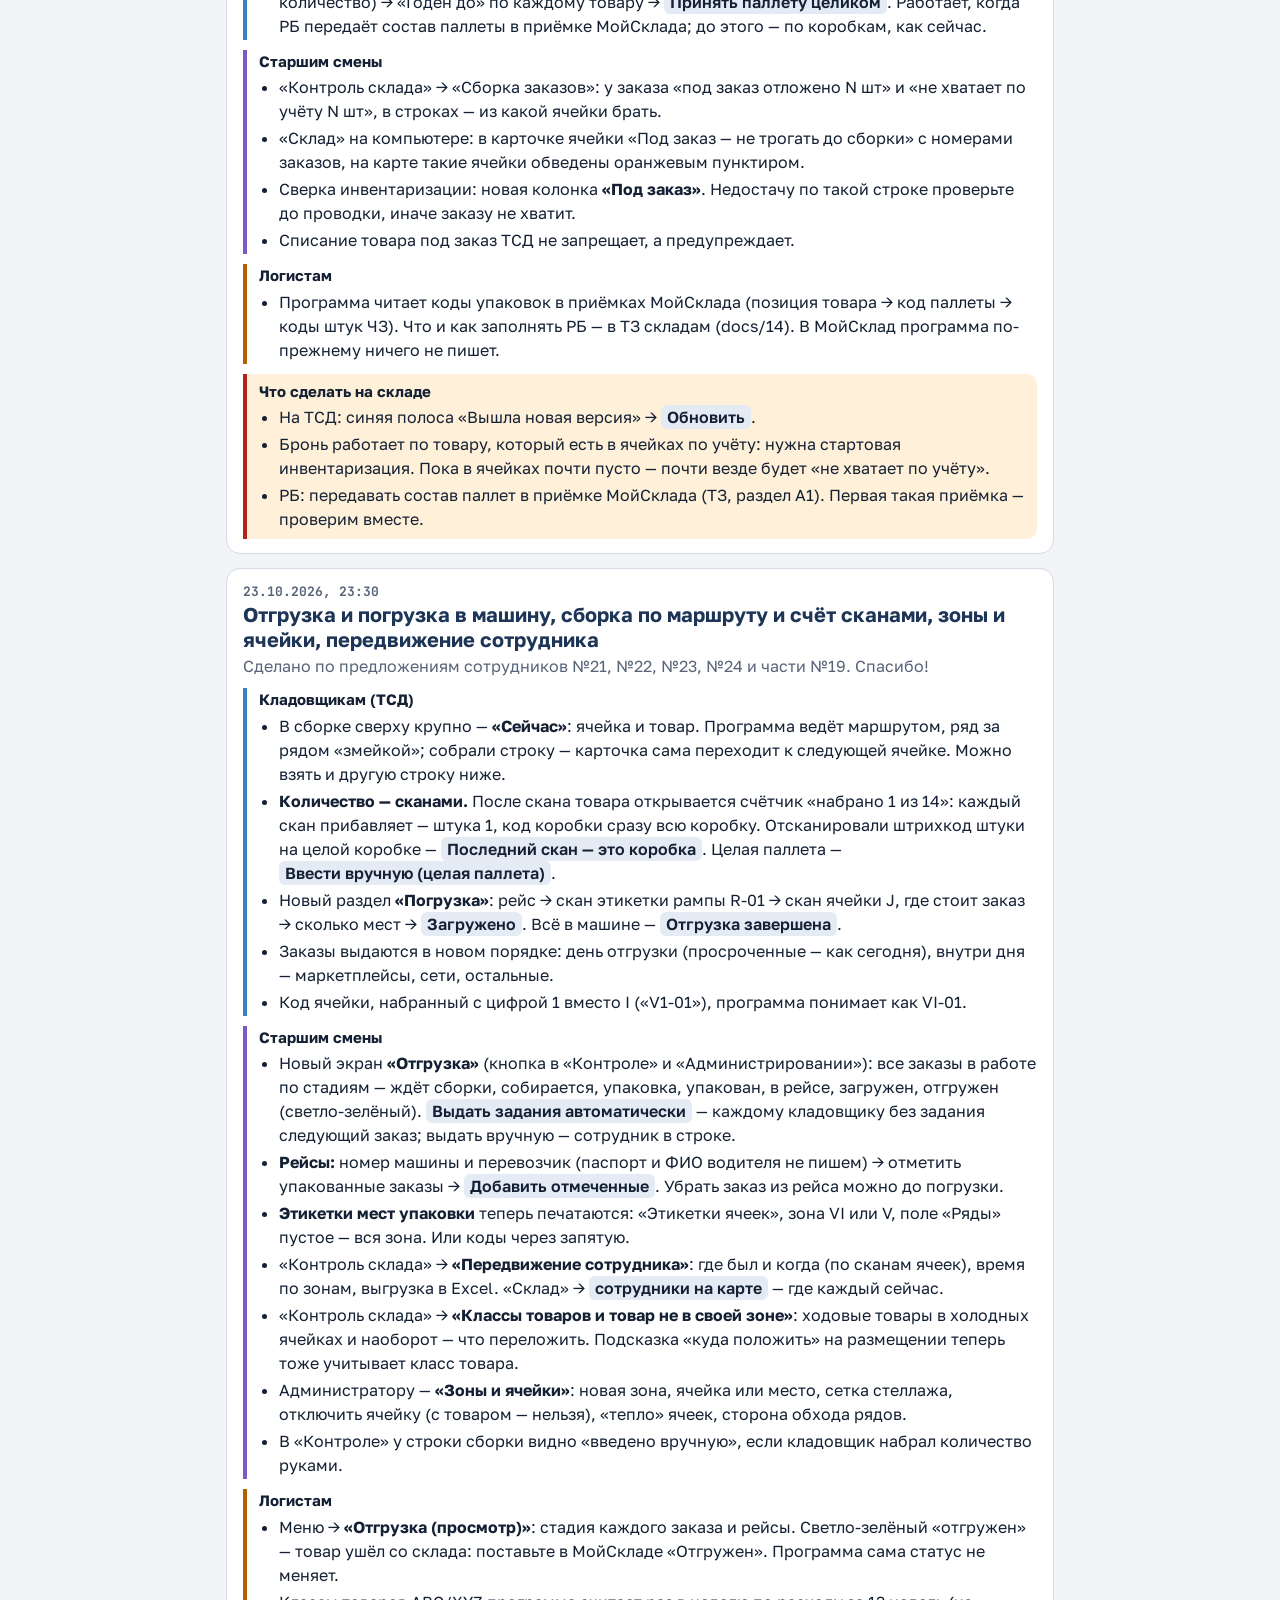
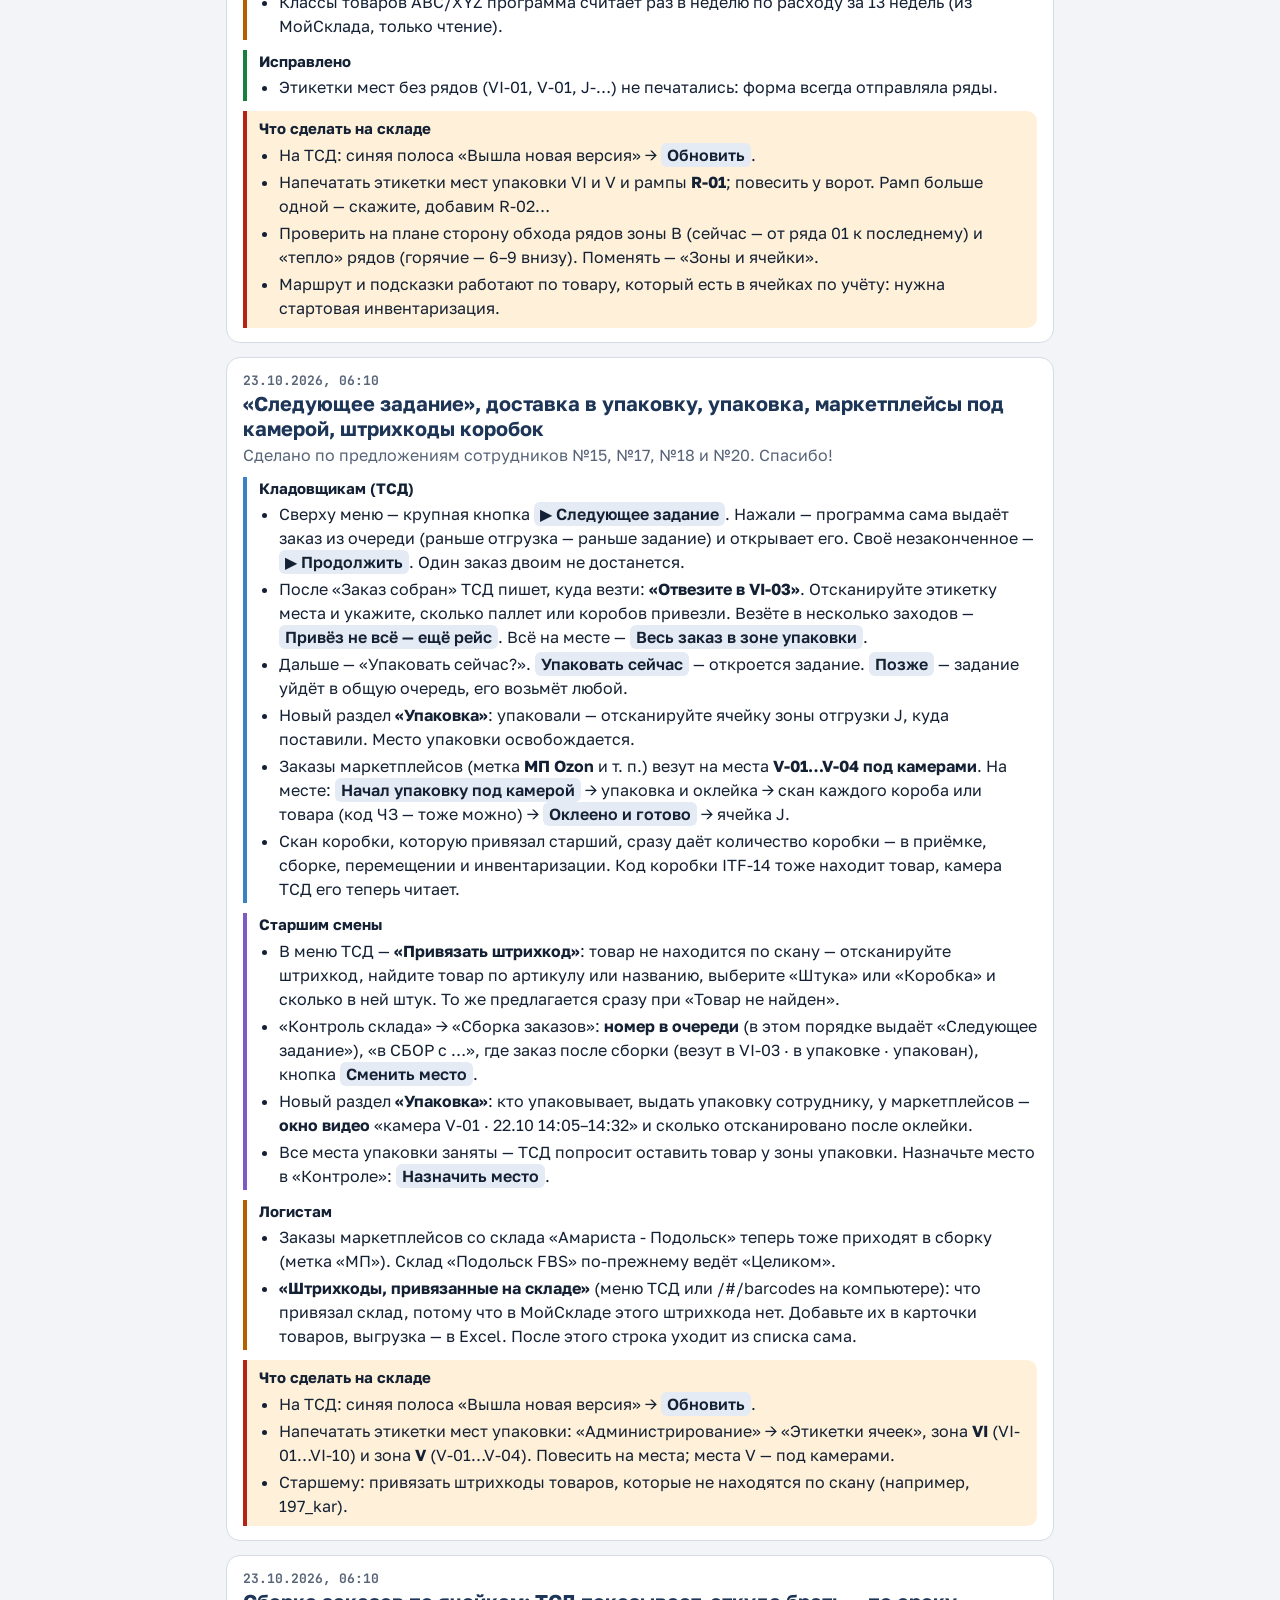
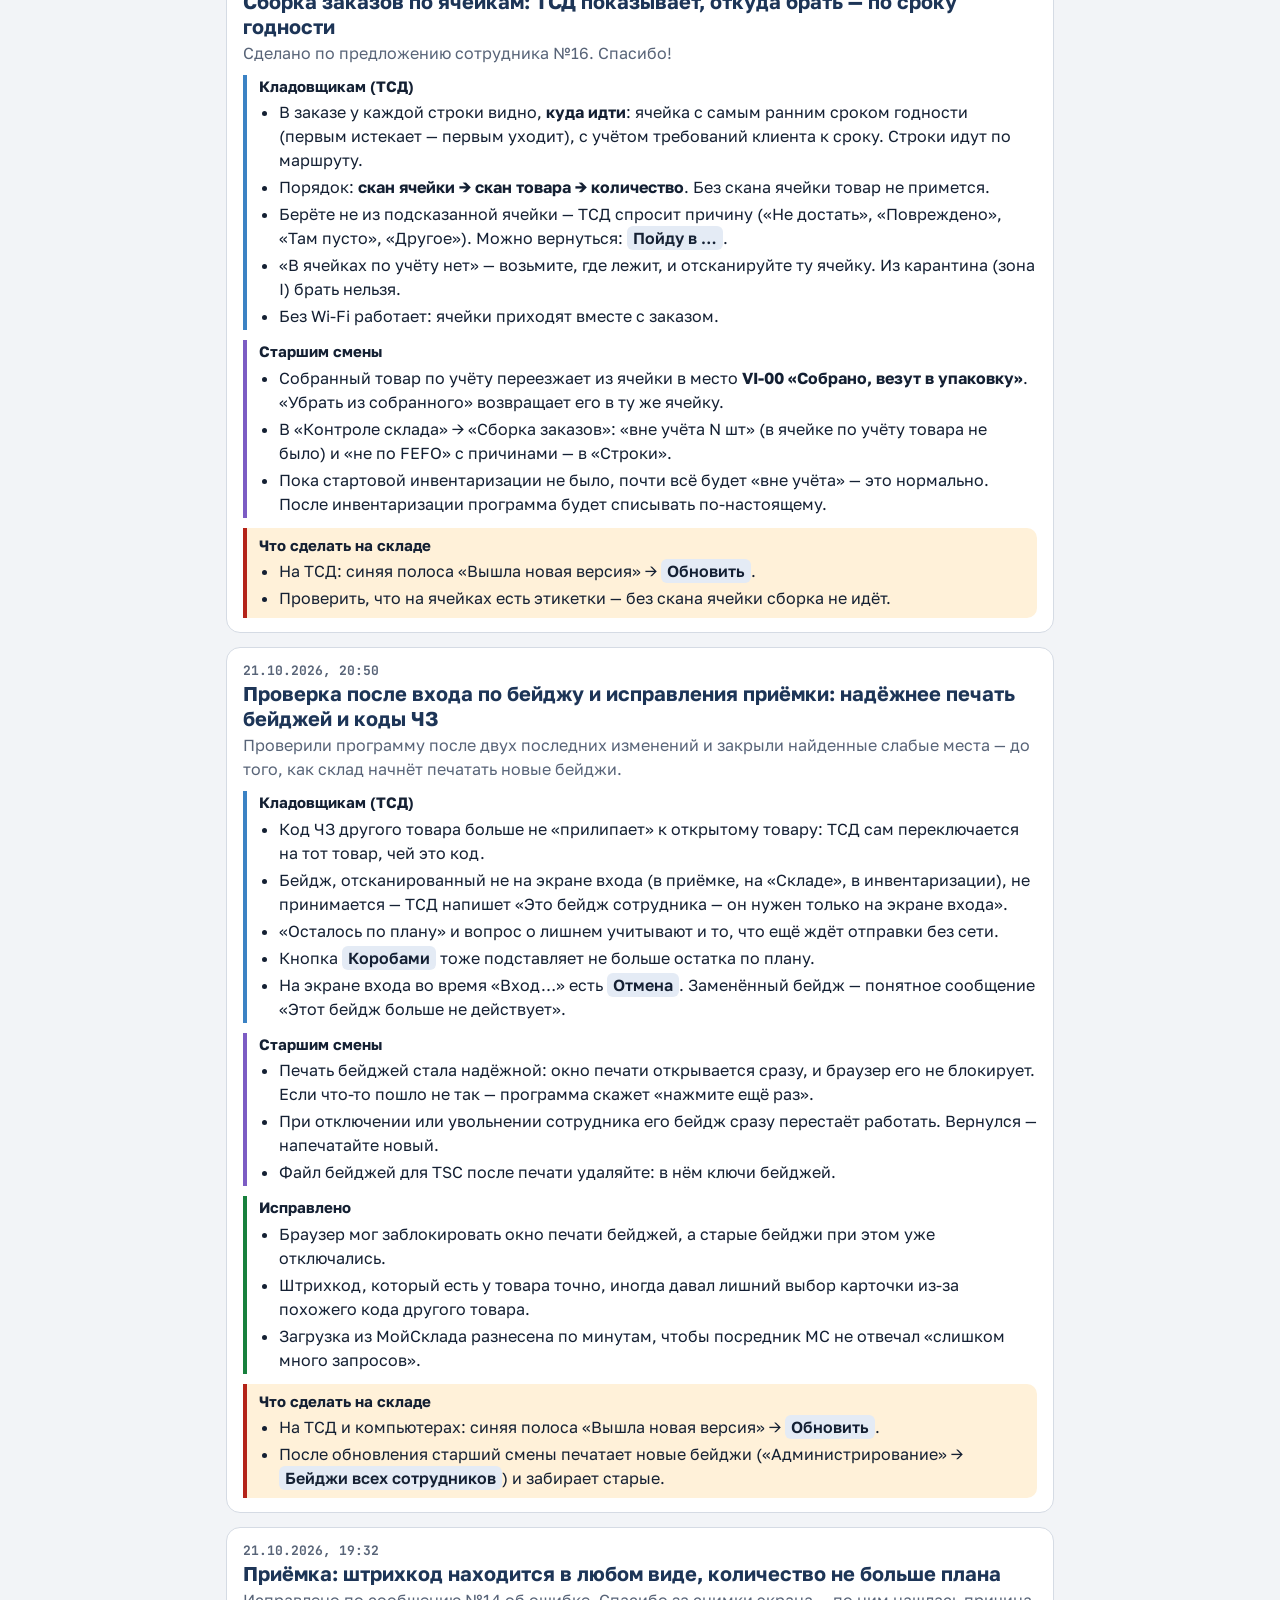
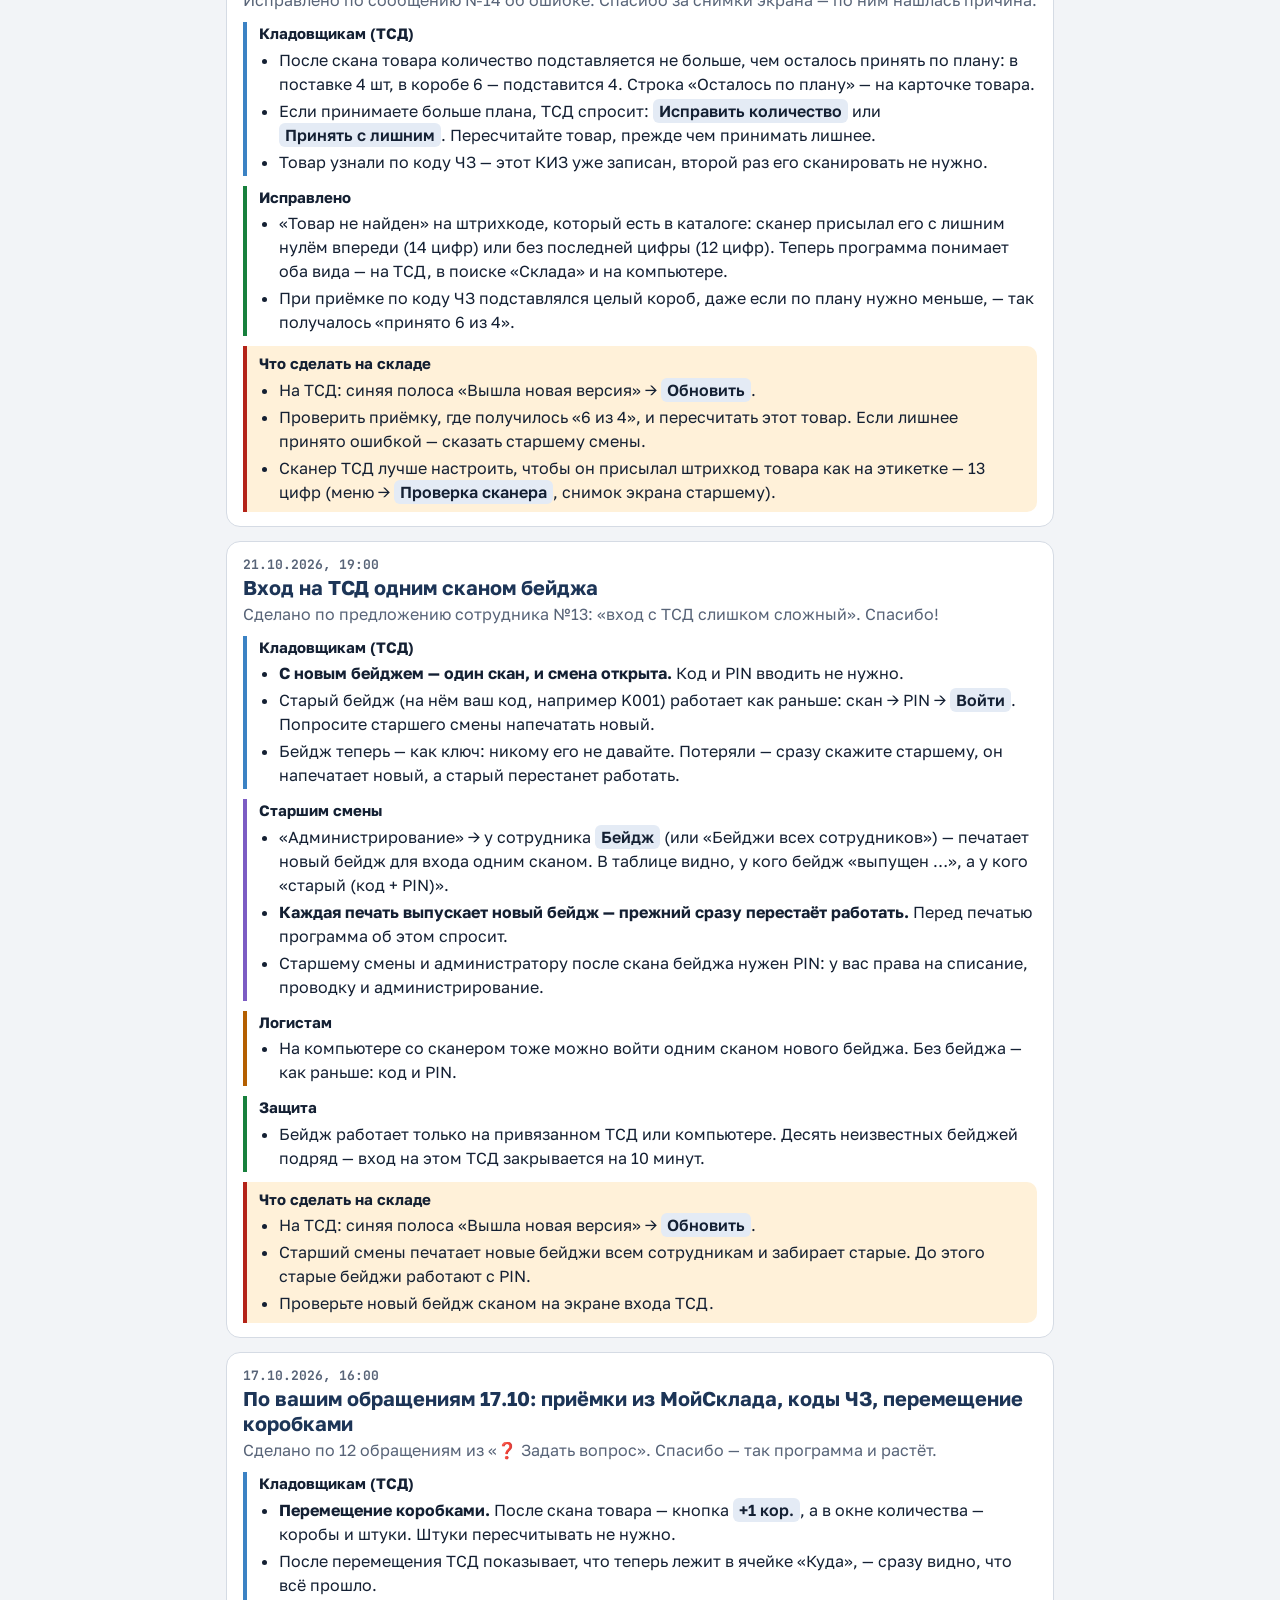
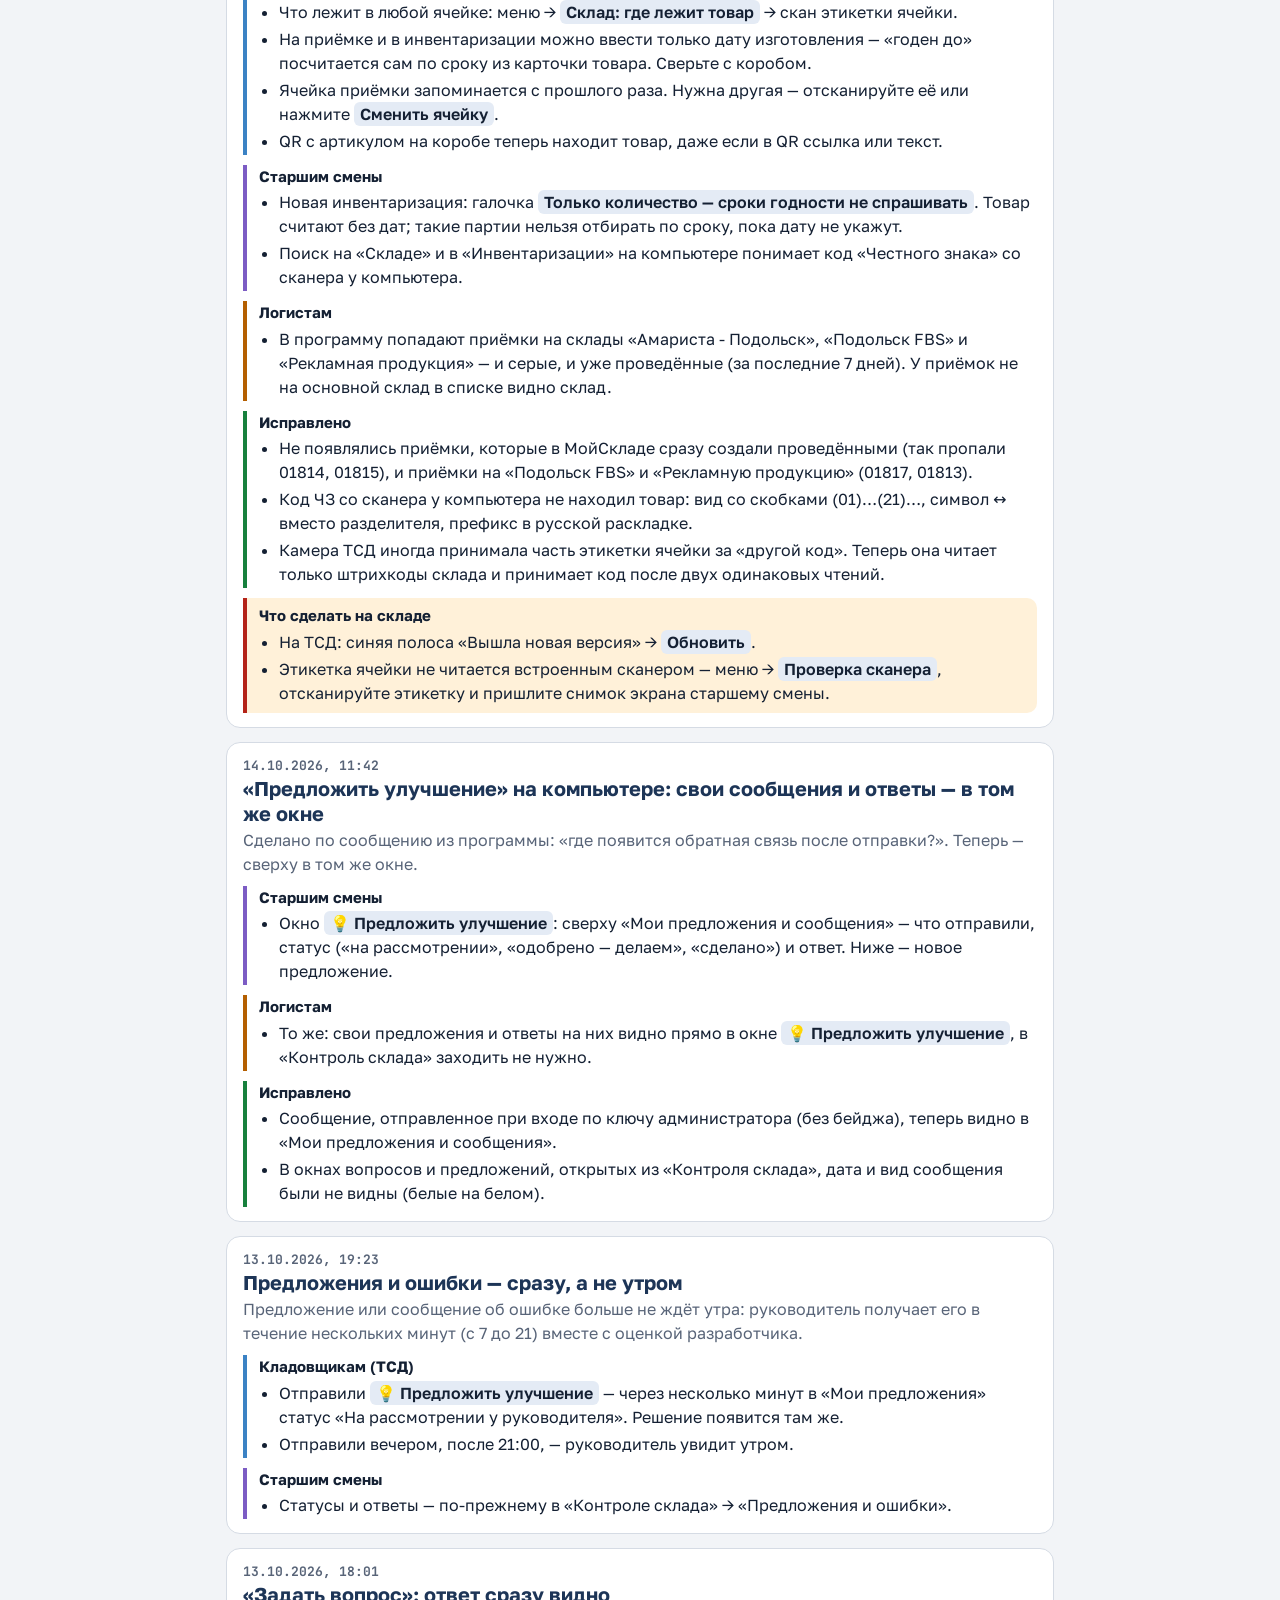
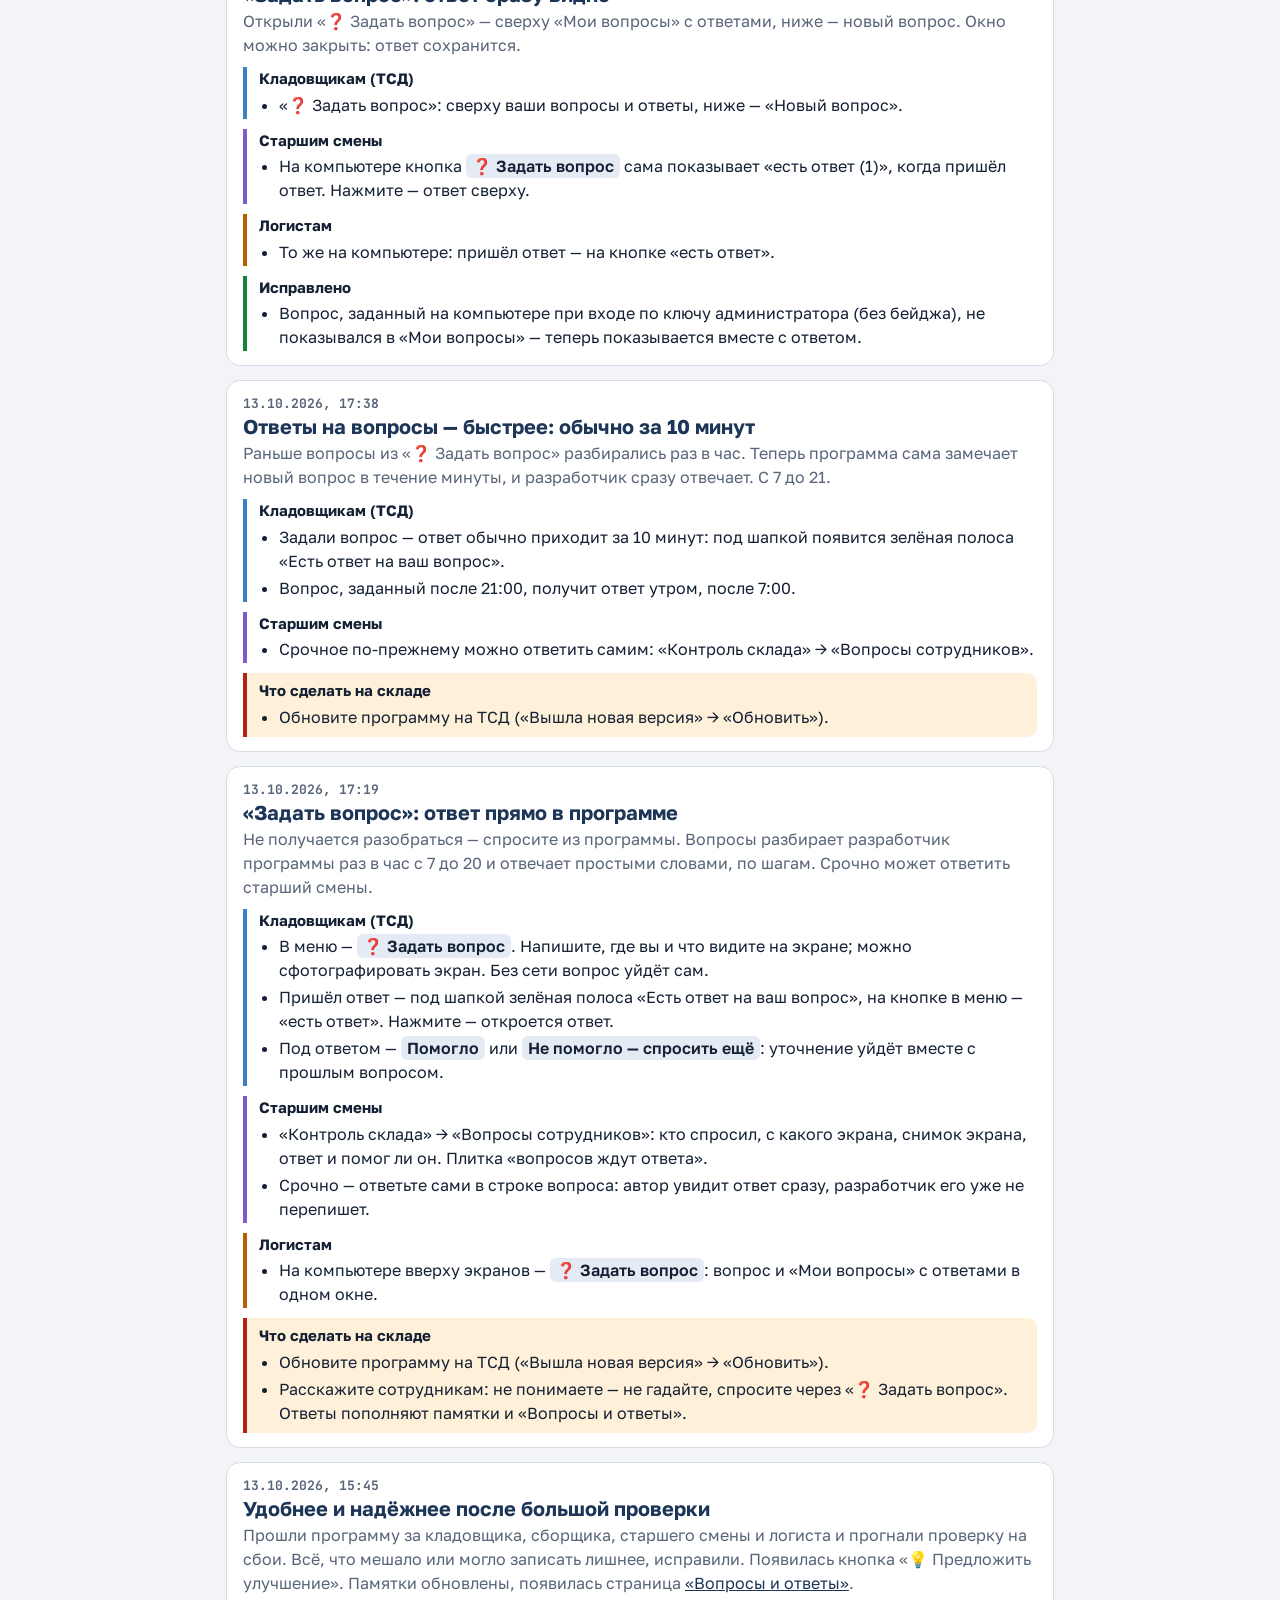
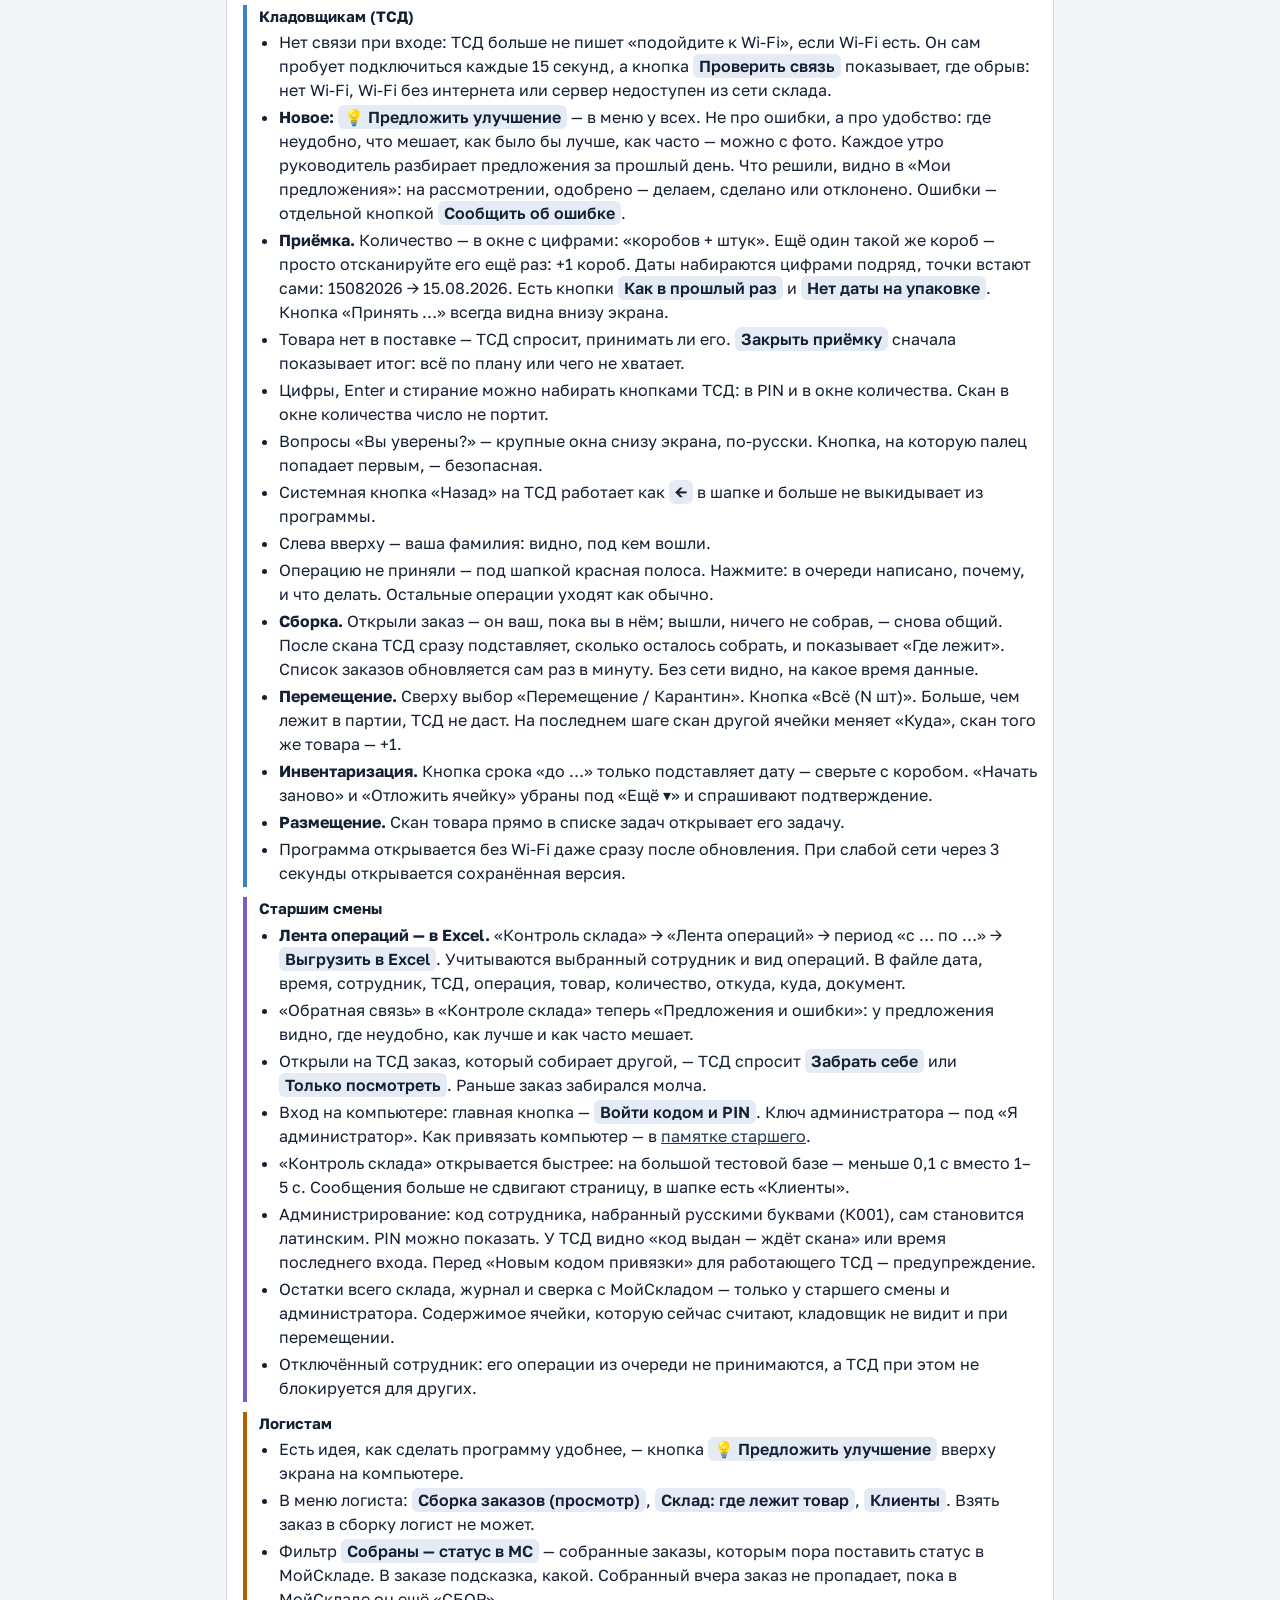
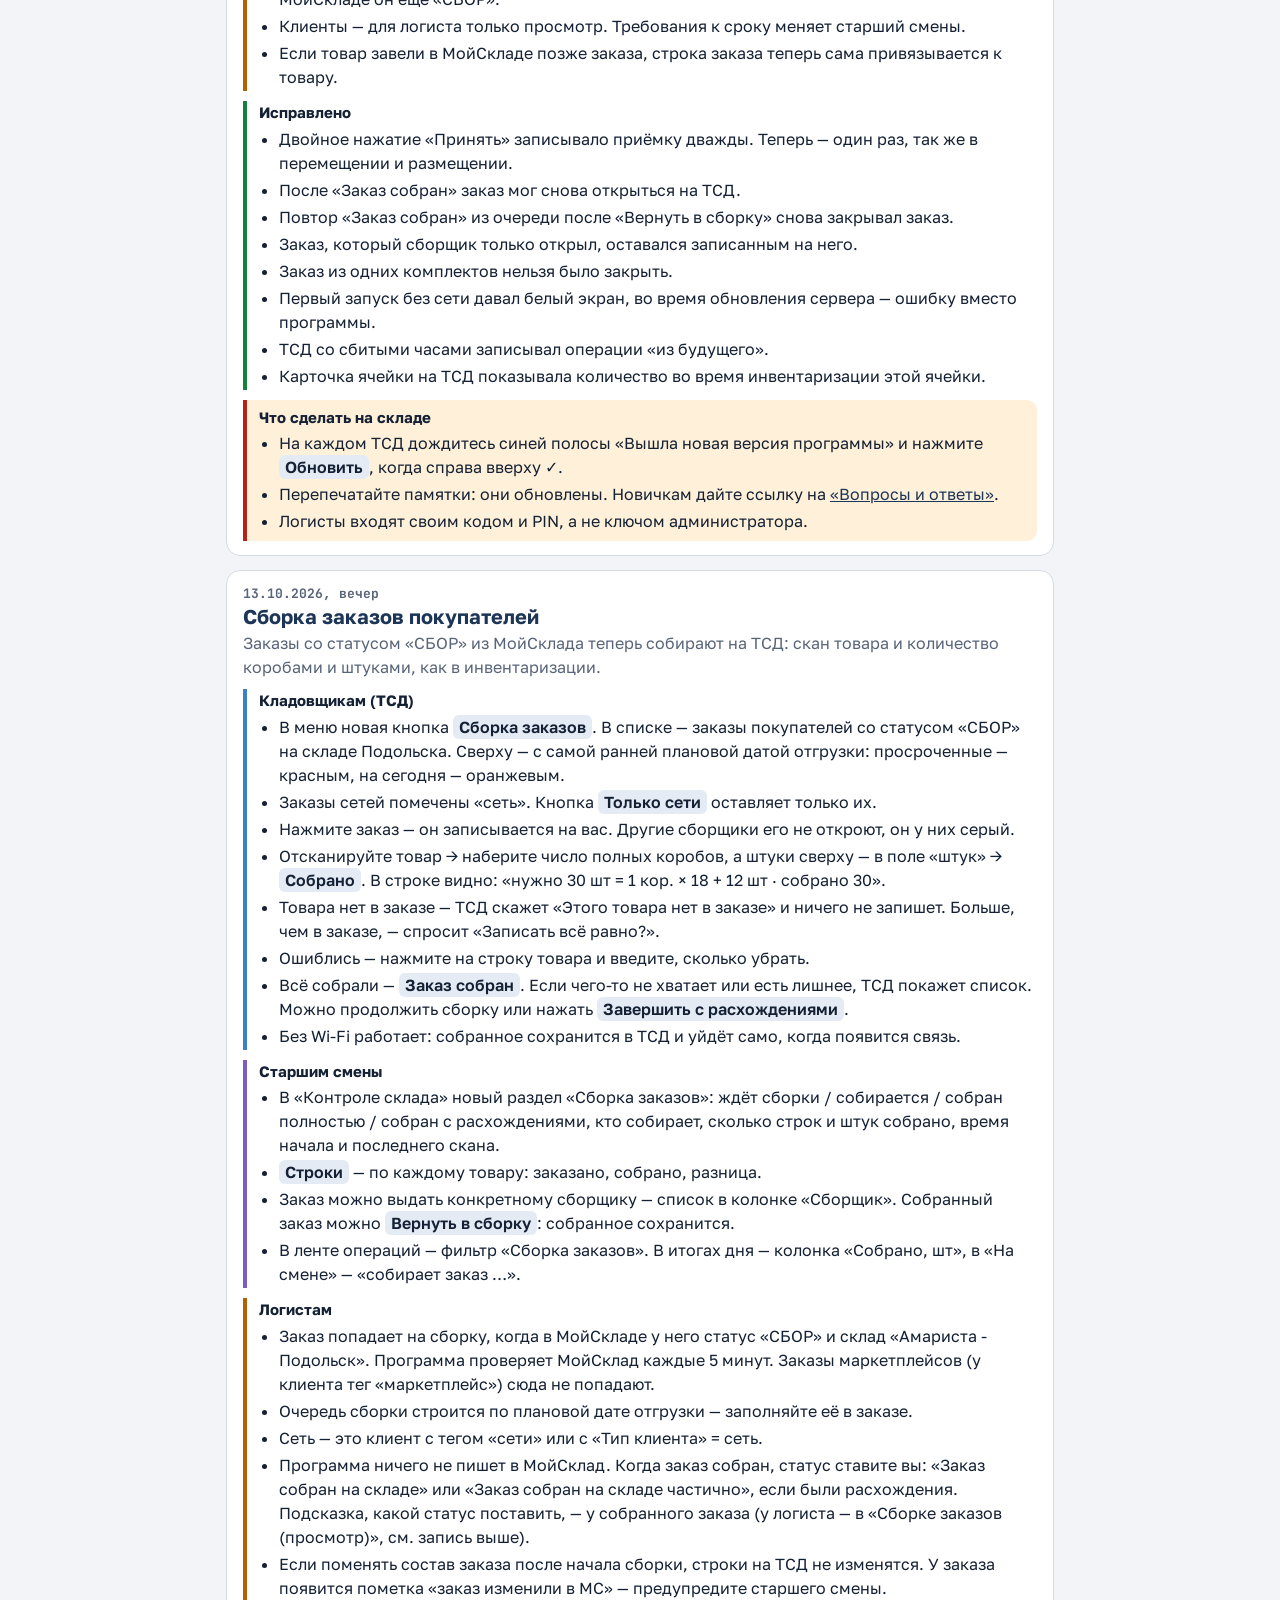
==== commit 54f9ea24: "WMS: журнал изменений 23.10 — отгрузка и погрузка, «под заказ», паллета одним сканом, даты из МС, по" ====
--- a/wms/changes/index.html
+++ b/wms/changes/index.html
@@ -123,9 +123,184 @@
 
   <!-- Новая запись — сюда, сверху. Класс latest — только у последней. -->
 
-  <article id="2026-10-22-work-pack" class="latest">
-    <div class="rel-head">
-      <span class="date">23.10.2026, 06:10<span class="new">новое</span></span>
+  <article id="2026-10-23-scan-hints" class="latest">
+    <div class="rel-head">
+      <span class="date">23.10.2026, 23:30<span class="new">новое</span></span>
+      <h2>Понятные подсказки: номер коробки и QR производителя</h2>
+      <p class="lead">Сделано по ответам склада №29–№32. Спасибо за фото этикеток!</p>
+    </div>
+    <section class="who tsd">
+      <h3>Кладовщикам (ТСД)</h3>
+      <ul>
+        <li>Отсканировали <b>нижний штрихкод «(00)…» на этикетке коробки</b> — это номер коробки, а не товар. ТСД так и пишет: «отсканируйте штрихкод товара — на этикетке коробки он верхний», вместо «Товар не найден».</li>
+        <li>Отсканировали <b>QR со ссылкой производителя</b> (например, на флаконах KARDI) — ТСД пишет, что артикула в ссылке нет: сканируйте штрихкод товара или позовите старшего, он привяжет QR к товару.</li>
+        <li>«Проверка сканера» теперь называет такие коды: «номер коробки или паллеты (SSCC)», «ссылка из QR производителя».</li>
+      </ul>
+    </section>
+    <section class="who lead-role">
+      <h3>Старшим смены</h3>
+      <ul>
+        <li>QR со ссылкой производителя можно привязать к товару: «Привязать штрихкод» → скан QR → товар. Один QR на разных объёмах — привяжите ко всем, ТСД спросит, какой.</li>
+        <li>Номер коробки «(00)…» привязать к товару нельзя — он у каждой коробки свой; программа подскажет.</li>
+      </ul>
+    </section>
+    <section class="who todo">
+      <h3>Что сделать на складе</h3>
+      <ul>
+        <li>На ТСД: синяя полоса «Вышла новая версия» → <span class="k">Обновить</span>.</li>
+        <li>Старшему: привязать QR к товарам KARDI, у которых на упаковке нет другого штрихкода.</li>
+        <li>Проверить встроенным сканером этикетку ячейки (меню «Проверка сканера») и прислать снимок через «❓ Задать вопрос», если не читается.</li>
+      </ul>
+    </section>
+  </article>
+
+  <article id="2026-10-23-dates">
+    <div class="rel-head">
+      <span class="date">23.10.2026, 23:30</span>
+      <h2>Даты и партии из МойСклада на приёмке, сроки годности в инвентаризации «только количество»</h2>
+      <p class="lead">Сделано по ответам склада №27 и №28. Спасибо!</p>
+    </div>
+    <section class="who tsd">
+      <h3>Кладовщикам (ТСД)</h3>
+      <ul>
+        <li><b>Приёмка:</b> если в приёмке МойСклада есть даты и партия, после скана товара ТСД сам подставит «годен до», дату изготовления и номер партии. Сверьте с коробом и нажмите <span class="k">Принять …</span>. Под датами написано, откуда они: «серия в МойСкладе» или «поле «Даты и партии» в МойСкладе».</li>
+        <li>У товара в МойСкладе несколько партий — ТСД покажет их кнопками: «В МойСкладе несколько партий — выберите ту, что на коробе».</li>
+        <li>На коробе другая дата — введите её с короба. ТСД предупредит «Дата не совпала с МойСкладом — так и примется, старший смены увидит пометку». Ошиблись при вводе — <span class="k">Вернуть как в МойСкладе</span>.</li>
+        <li>Так же и на паллете одним сканом: даты по каждому товару подставлены, сверьте с коробами.</li>
+        <li><b>Инвентаризация «только количество»:</b> ничего не меняется — считайте коробы и штуки, даты ТСД не спрашивает. Лишний товар без даты тоже просто посчитайте: дату укажет старший смены.</li>
+      </ul>
+    </section>
+    <section class="who lead-role">
+      <h3>Старшим смены</h3>
+      <ul>
+        <li>«Контроль склада» → приёмки: у приёмки «дата не совпала с МС: N» — кладовщик принял с другими датами или партией, чем в МойСкладе. <span class="k">Строки</span> → таблица «Дата не совпала с МойСкладом»: что в МойСкладе, что принято, кто и когда. Проверьте короб: ошибся кладовщик — исправьте пересчётом ячейки; ошибка в МойСкладе — скажите логисту.</li>
+        <li>Там же «ошибки в поле МС «Даты и партии»: N» — строки поля, которые программа не поняла (неизвестный артикул, дата не дд.мм.гггг). Под «Строками» — номер строки и причина; исправить просит логиста в приёмке МойСклада.</li>
+        <li><b>Инвентаризация «только количество» — правило дат.</b> Посчитанное без даты сравнивается с учётом товара в ячейке целиком и раскладывается по партиям учёта от ранней даты к поздней. Совпало с учётом — даты не трогаются. Недостача — списывается сначала «даты нет», потом самые поздние даты; ранние сроки остаются и уходят в сборку первыми.</li>
+        <li>Излишек без даты — на сверке в строке «излишек без даты — укажите дату»: «годен до» или дата изготовления (срок посчитается по карточке товара) или «даты нет на упаковке» → <span class="k">Записать дату</span>. Пока дата не указана, <span class="k">Провести</span> не нажимается. В стартовой инвентаризации — без этой блокировки.</li>
+        <li>У строки сверки — «Посчитано без дат: N. Учёт: … Распределено: …» и пометка «распределено автоматически»: видно, как программа разложила счёт по партиям.</li>
+      </ul>
+    </section>
+    <section class="who logist">
+      <h3>Логистам</h3>
+      <ul>
+        <li>Программа читает даты и партии из приёмки МойСклада двумя способами. <b>Доп. поле приёмки «Даты и партии»</b> (тип «Текст»): строка на артикул и партию — <span class="k">артикул;дата_производства;годен_до;партия</span>, даты дд.мм.гггг; «годен до» и партию можно оставить пустыми — «годен до» посчитается по сроку годности из карточки. Например: <span class="k">tsh318;28.05.2026;28.05.2029;001</span>.</li>
+        <li><b>Серии МойСклада</b>: в строке приёмки выбрана серия — название серии становится номером партии, даты — из доп. полей серии «Дата производства» и «Годен до» (тип «Дата»). Если есть и серия, и поле, — берётся серия.</li>
+        <li>В МойСклад программа по-прежнему ничего не пишет. Что и как заполнять — в ТЗ складам (docs/14).</li>
+      </ul>
+    </section>
+    <section class="who fixed">
+      <h3>Исправлено</h3>
+      <ul>
+        <li>Инвентаризация «только количество» больше не стирает сроки годности: раньше товар, посчитанный без даты, программа видела как «−N по партии со сроком, +N без даты», и после проводки срок пропадал, товар выпадал из сборки по сроку.</li>
+        <li>Строки приёмки МойСклада, в которых выбрана серия, больше не теряются: раньше такая строка не находила товар и пропадала из приёмки на ТСД. Коды паллет (№26) у таких строк тоже теперь идут на товар.</li>
+      </ul>
+    </section>
+    <section class="who todo">
+      <h3>Что сделать на складе</h3>
+      <ul>
+        <li>На ТСД и компьютерах: синяя полоса «Вышла новая версия» → <span class="k">Обновить</span>.</li>
+        <li>Логистам РФ: создать в документе «Приёмка» доп. поле «Даты и партии» (тип «Текст»); если пользуетесь сериями — у серий доп. поля «Дата производства» и «Годен до» (тип «Дата»). Названия — точно так, программа ищет поле по названию.</li>
+        <li>РБ: заполнять поле или серии в каждой приёмке на Подольск (ТЗ, раздел А3). Первую такую приёмку проверим вместе: даты видны на ТСД, у приёмки в «Контроле» нет «ошибок в поле».</li>
+        <li>Старшим смены: в инвентаризации «только количество» до проводки укажите дату на все излишки без даты.</li>
+      </ul>
+    </section>
+  </article>
+
+  <article id="2026-10-23-holds">
+    <div class="rel-head">
+      <span class="date">23.10.2026, 23:30</span>
+      <h2>Товар «под заказ — не трогать» и приёмка паллеты одним сканом</h2>
+      <p class="lead">Сделано по ответам склада №25 и №26. Спасибо!</p>
+    </div>
+    <section class="who tsd">
+      <h3>Кладовщикам (ТСД)</h3>
+      <ul>
+        <li><b>Сборка:</b> программа заранее раскладывает товар в ячейках по заказам в порядке очереди. У ячейки — «отложено под этот заказ N шт»; второй сборщик того же товара идёт в другую ячейку, а не в ту же. Отсканировали ячейку, где товар держат для другого заказа, — окно «Товар под другой заказ»: <span class="k">Пойду в …</span> ведёт в вашу.</li>
+        <li><b>Перемещение и карантин:</b> берёте товар, который ждёт сборка, — окно «Товар под заказ № …». Нажмите <span class="k">Отмена</span> и скажите старшему.</li>
+        <li><b>Инвентаризация:</b> на ячейке, где товар ждёт сборка, оранжевая плашка «Здесь товар под заказ № … — не убирайте». Количество не показывается — счёт по-прежнему слепой.</li>
+        <li><b>Приёмка паллеты одним сканом:</b> скан этикетки паллеты → ТСД показывает состав (товары и количество) → «Годен до» по каждому товару → <span class="k">Принять паллету целиком</span>. Работает, когда РБ передаёт состав паллеты в приёмке МойСклада; до этого — по коробкам, как сейчас.</li>
+      </ul>
+    </section>
+    <section class="who lead-role">
+      <h3>Старшим смены</h3>
+      <ul>
+        <li>«Контроль склада» → «Сборка заказов»: у заказа «под заказ отложено N шт» и «не хватает по учёту N шт», в строках — из какой ячейки брать.</li>
+        <li>«Склад» на компьютере: в карточке ячейки «Под заказ — не трогать до сборки» с номерами заказов, на карте такие ячейки обведены оранжевым пунктиром.</li>
+        <li>Сверка инвентаризации: новая колонка <b>«Под заказ»</b>. Недостачу по такой строке проверьте до проводки, иначе заказу не хватит.</li>
+        <li>Списание товара под заказ ТСД не запрещает, а предупреждает.</li>
+      </ul>
+    </section>
+    <section class="who logist">
+      <h3>Логистам</h3>
+      <ul>
+        <li>Программа читает коды упаковок в приёмках МойСклада (позиция товара → код паллеты → коды штук ЧЗ). Что и как заполнять РБ — в ТЗ складам (docs/14). В МойСклад программа по-прежнему ничего не пишет.</li>
+      </ul>
+    </section>
+    <section class="who todo">
+      <h3>Что сделать на складе</h3>
+      <ul>
+        <li>На ТСД: синяя полоса «Вышла новая версия» → <span class="k">Обновить</span>.</li>
+        <li>Бронь работает по товару, который есть в ячейках по учёту: нужна стартовая инвентаризация. Пока в ячейках почти пусто — почти везде будет «не хватает по учёту».</li>
+        <li>РБ: передавать состав паллет в приёмке МойСклада (ТЗ, раздел А1). Первая такая приёмка — проверим вместе.</li>
+      </ul>
+    </section>
+  </article>
+
+  <article id="2026-10-23-ship">
+    <div class="rel-head">
+      <span class="date">23.10.2026, 23:30</span>
+      <h2>Отгрузка и погрузка в машину, сборка по маршруту и счёт сканами, зоны и ячейки, передвижение сотрудника</h2>
+      <p class="lead">Сделано по предложениям сотрудников №21, №22, №23, №24 и части №19. Спасибо!</p>
+    </div>
+    <section class="who tsd">
+      <h3>Кладовщикам (ТСД)</h3>
+      <ul>
+        <li>В сборке сверху крупно — <b>«Сейчас»</b>: ячейка и товар. Программа ведёт маршрутом, ряд за рядом «змейкой»; собрали строку — карточка сама переходит к следующей ячейке. Можно взять и другую строку ниже.</li>
+        <li><b>Количество — сканами.</b> После скана товара открывается счётчик «набрано 1 из 14»: каждый скан прибавляет — штука 1, код коробки сразу всю коробку. Отсканировали штрихкод штуки на целой коробке — <span class="k">Последний скан — это коробка</span>. Целая паллета — <span class="k">Ввести вручную (целая паллета)</span>.</li>
+        <li>Новый раздел <b>«Погрузка»</b>: рейс → скан этикетки рампы R-01 → скан ячейки J, где стоит заказ → сколько мест → <span class="k">Загружено</span>. Всё в машине — <span class="k">Отгрузка завершена</span>.</li>
+        <li>Заказы выдаются в новом порядке: день отгрузки (просроченные — как сегодня), внутри дня — маркетплейсы, сети, остальные.</li>
+        <li>Код ячейки, набранный с цифрой 1 вместо I («V1-01»), программа понимает как VI-01.</li>
+      </ul>
+    </section>
+    <section class="who lead-role">
+      <h3>Старшим смены</h3>
+      <ul>
+        <li>Новый экран <b>«Отгрузка»</b> (кнопка в «Контроле» и «Администрировании»): все заказы в работе по стадиям — ждёт сборки, собирается, упаковка, упакован, в рейсе, загружен, отгружен (светло-зелёный). <span class="k">Выдать задания автоматически</span> — каждому кладовщику без задания следующий заказ; выдать вручную — сотрудник в строке.</li>
+        <li><b>Рейсы:</b> номер машины и перевозчик (паспорт и ФИО водителя не пишем) → отметить упакованные заказы → <span class="k">Добавить отмеченные</span>. Убрать заказ из рейса можно до погрузки.</li>
+        <li><b>Этикетки мест упаковки</b> теперь печатаются: «Этикетки ячеек», зона VI или V, поле «Ряды» пустое — вся зона. Или коды через запятую.</li>
+        <li>«Контроль склада» → <b>«Передвижение сотрудника»</b>: где был и когда (по сканам ячеек), время по зонам, выгрузка в Excel. «Склад» → <span class="k">сотрудники на карте</span> — где каждый сейчас.</li>
+        <li>«Контроль склада» → <b>«Классы товаров и товар не в своей зоне»</b>: ходовые товары в холодных ячейках и наоборот — что переложить. Подсказка «куда положить» на размещении теперь тоже учитывает класс товара.</li>
+        <li>Администратору — <b>«Зоны и ячейки»</b>: новая зона, ячейка или место, сетка стеллажа, отключить ячейку (с товаром — нельзя), «тепло» ячеек, сторона обхода рядов.</li>
+        <li>В «Контроле» у строки сборки видно «введено вручную», если кладовщик набрал количество руками.</li>
+      </ul>
+    </section>
+    <section class="who logist">
+      <h3>Логистам</h3>
+      <ul>
+        <li>Меню → <b>«Отгрузка (просмотр)»</b>: стадия каждого заказа и рейсы. Светло-зелёный «отгружен» — товар ушёл со склада: поставьте в МойСкладе «Отгружен». Программа сама статус не меняет.</li>
+        <li>Классы товаров ABC/XYZ программа считает раз в неделю по расходу за 13 недель (из МойСклада, только чтение).</li>
+      </ul>
+    </section>
+    <section class="who fixed">
+      <h3>Исправлено</h3>
+      <ul>
+        <li>Этикетки мест без рядов (VI-01, V-01, J-…) не печатались: форма всегда отправляла ряды.</li>
+      </ul>
+    </section>
+    <section class="who todo">
+      <h3>Что сделать на складе</h3>
+      <ul>
+        <li>На ТСД: синяя полоса «Вышла новая версия» → <span class="k">Обновить</span>.</li>
+        <li>Напечатать этикетки мест упаковки VI и V и рампы <b>R-01</b>; повесить у ворот. Рамп больше одной — скажите, добавим R-02…</li>
+        <li>Проверить на плане сторону обхода рядов зоны B (сейчас — от ряда 01 к последнему) и «тепло» рядов (горячие — 6–9 внизу). Поменять — «Зоны и ячейки».</li>
+        <li>Маршрут и подсказки работают по товару, который есть в ячейках по учёту: нужна стартовая инвентаризация.</li>
+      </ul>
+    </section>
+  </article>
+
+  <article id="2026-10-22-work-pack">
+    <div class="rel-head">
+      <span class="date">23.10.2026, 06:10</span>
       <h2>«Следующее задание», доставка в упаковку, упаковка, маркетплейсы под камерой, штрихкоды коробок</h2>
       <p class="lead">Сделано по предложениям сотрудников №15, №17, №18 и №20. Спасибо!</p>
     </div>
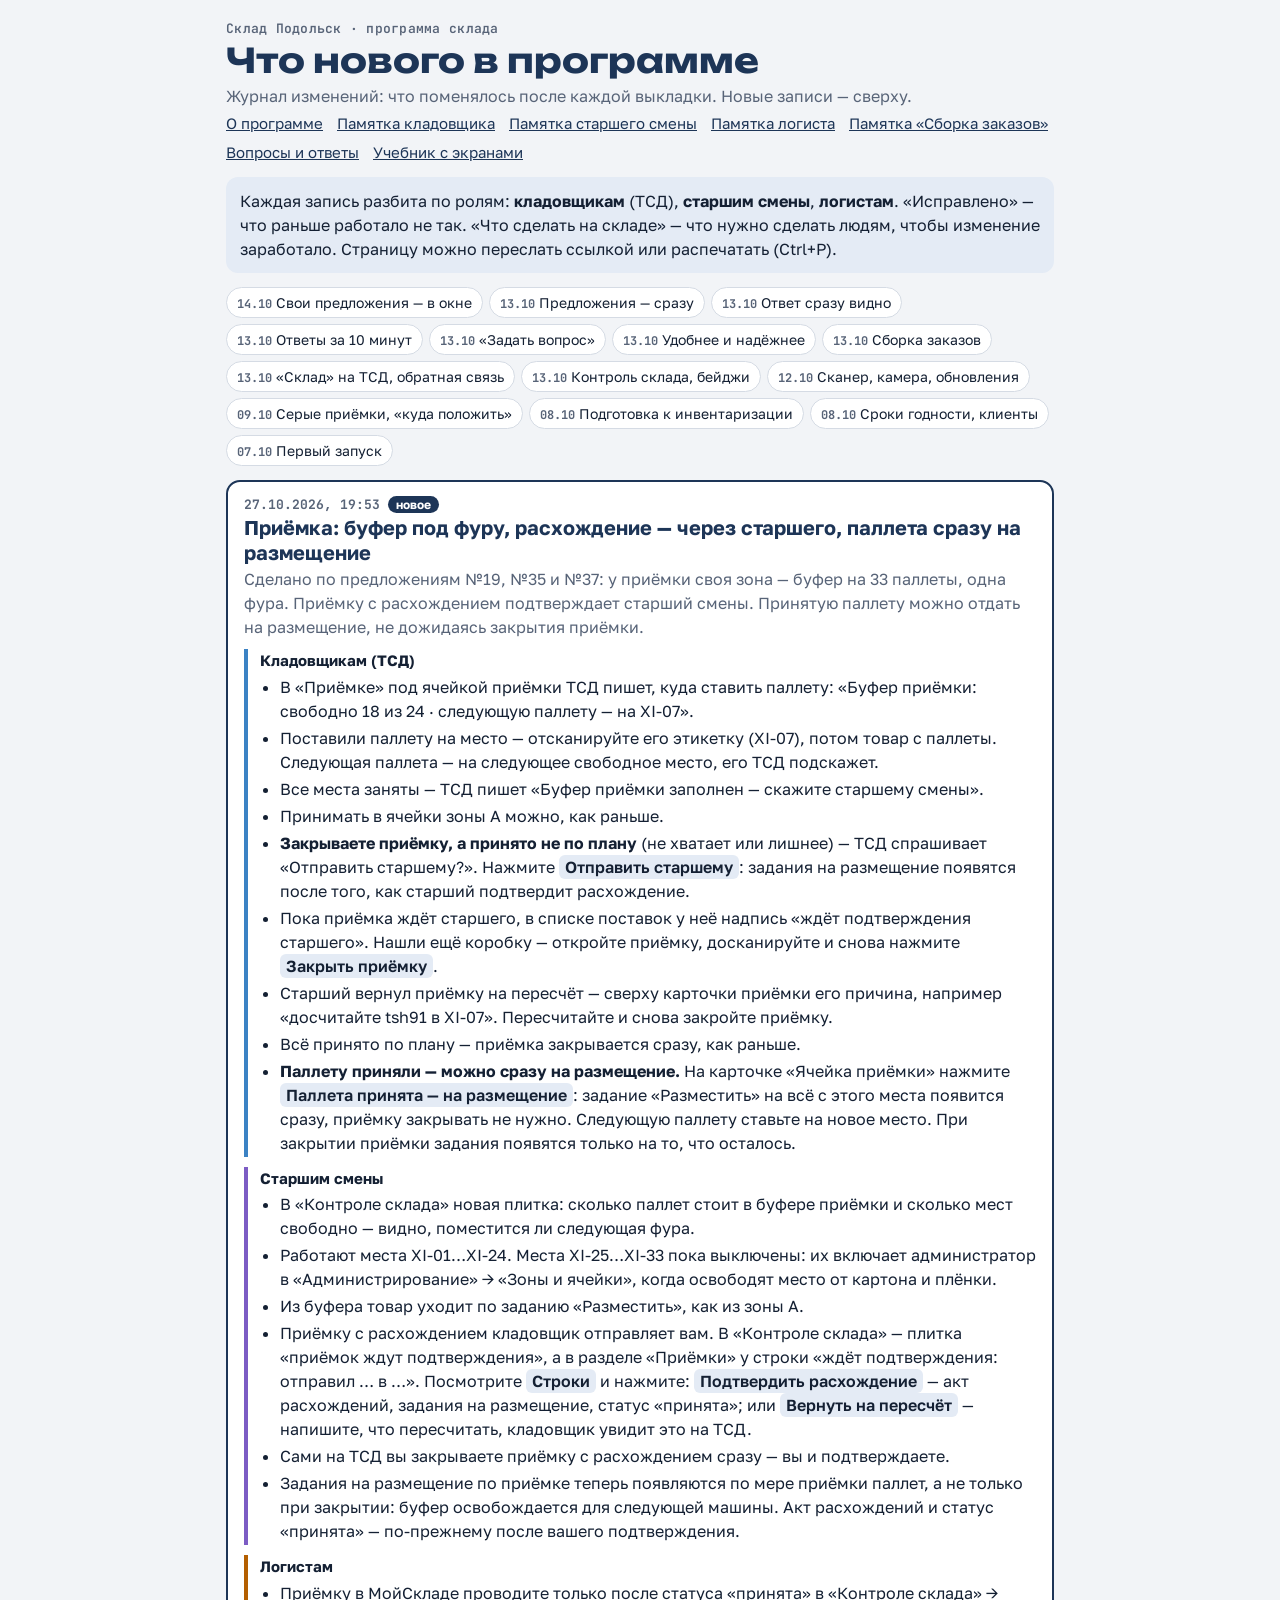
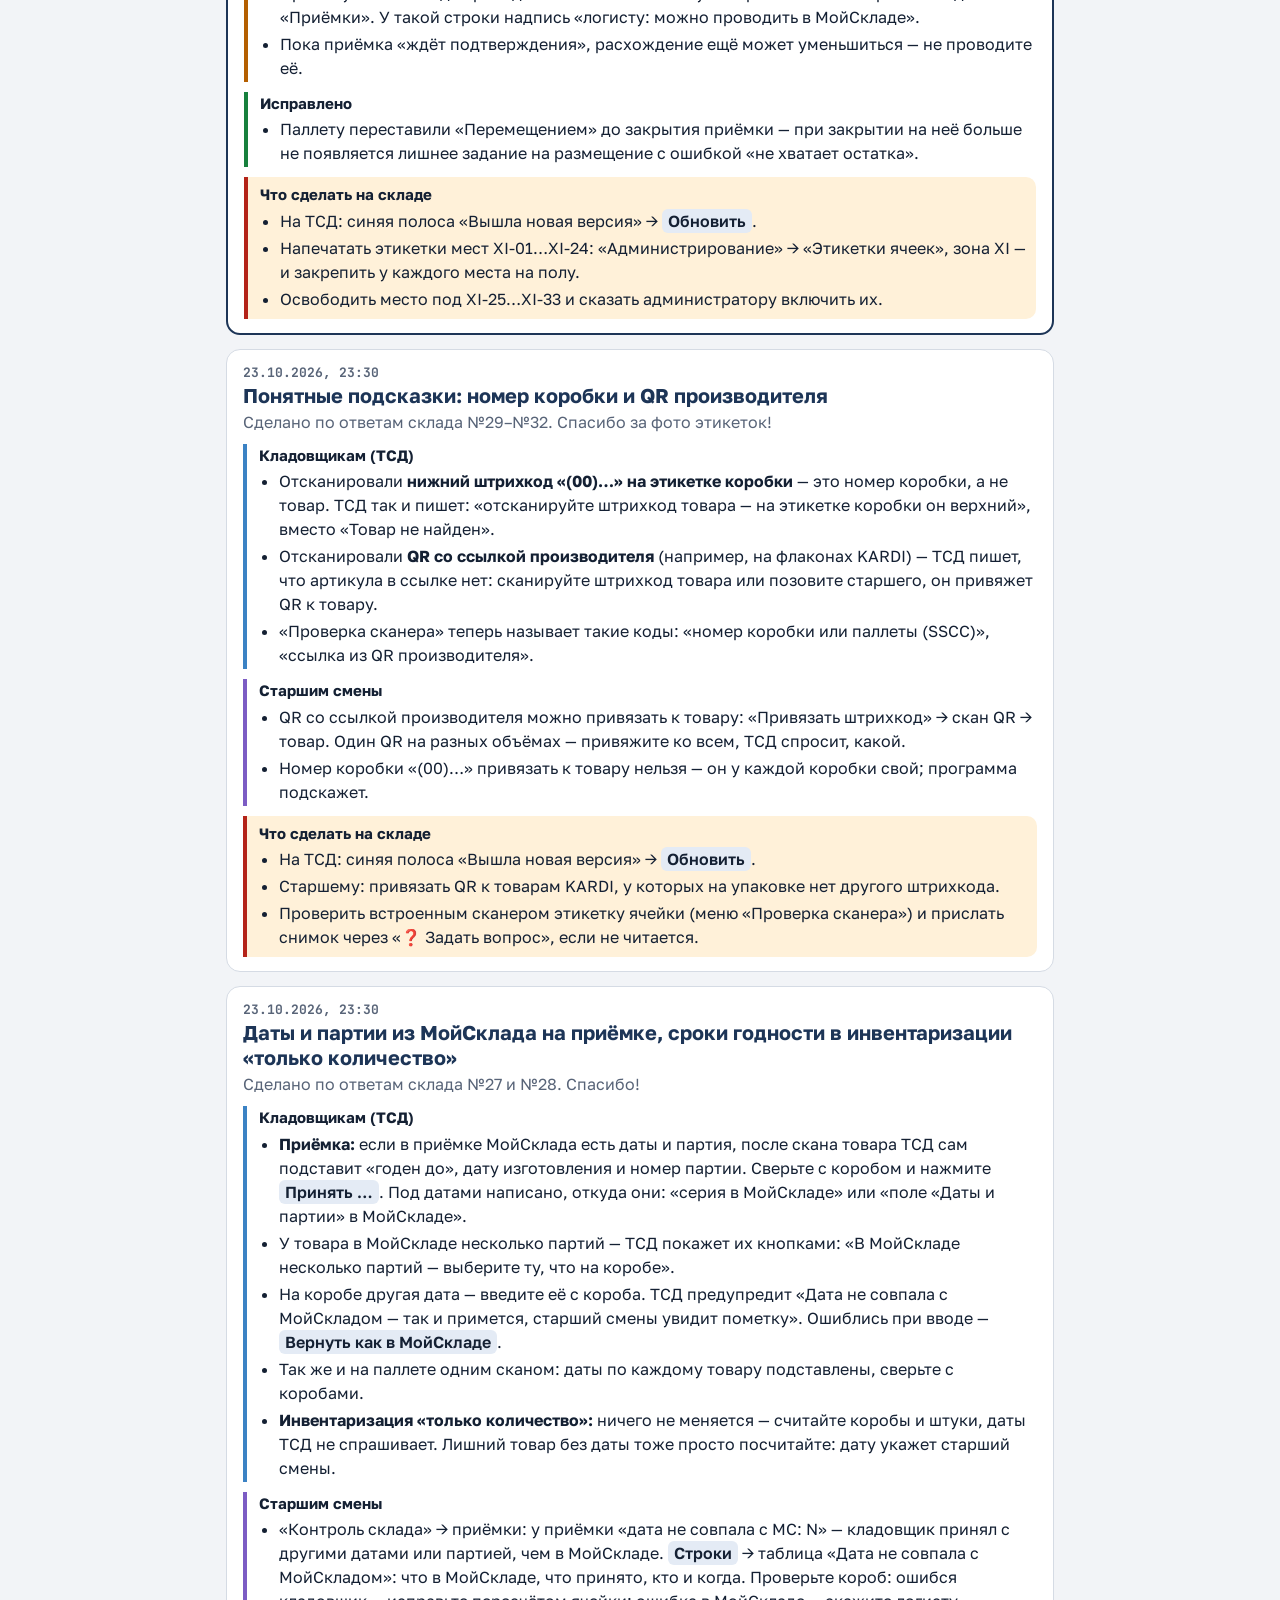
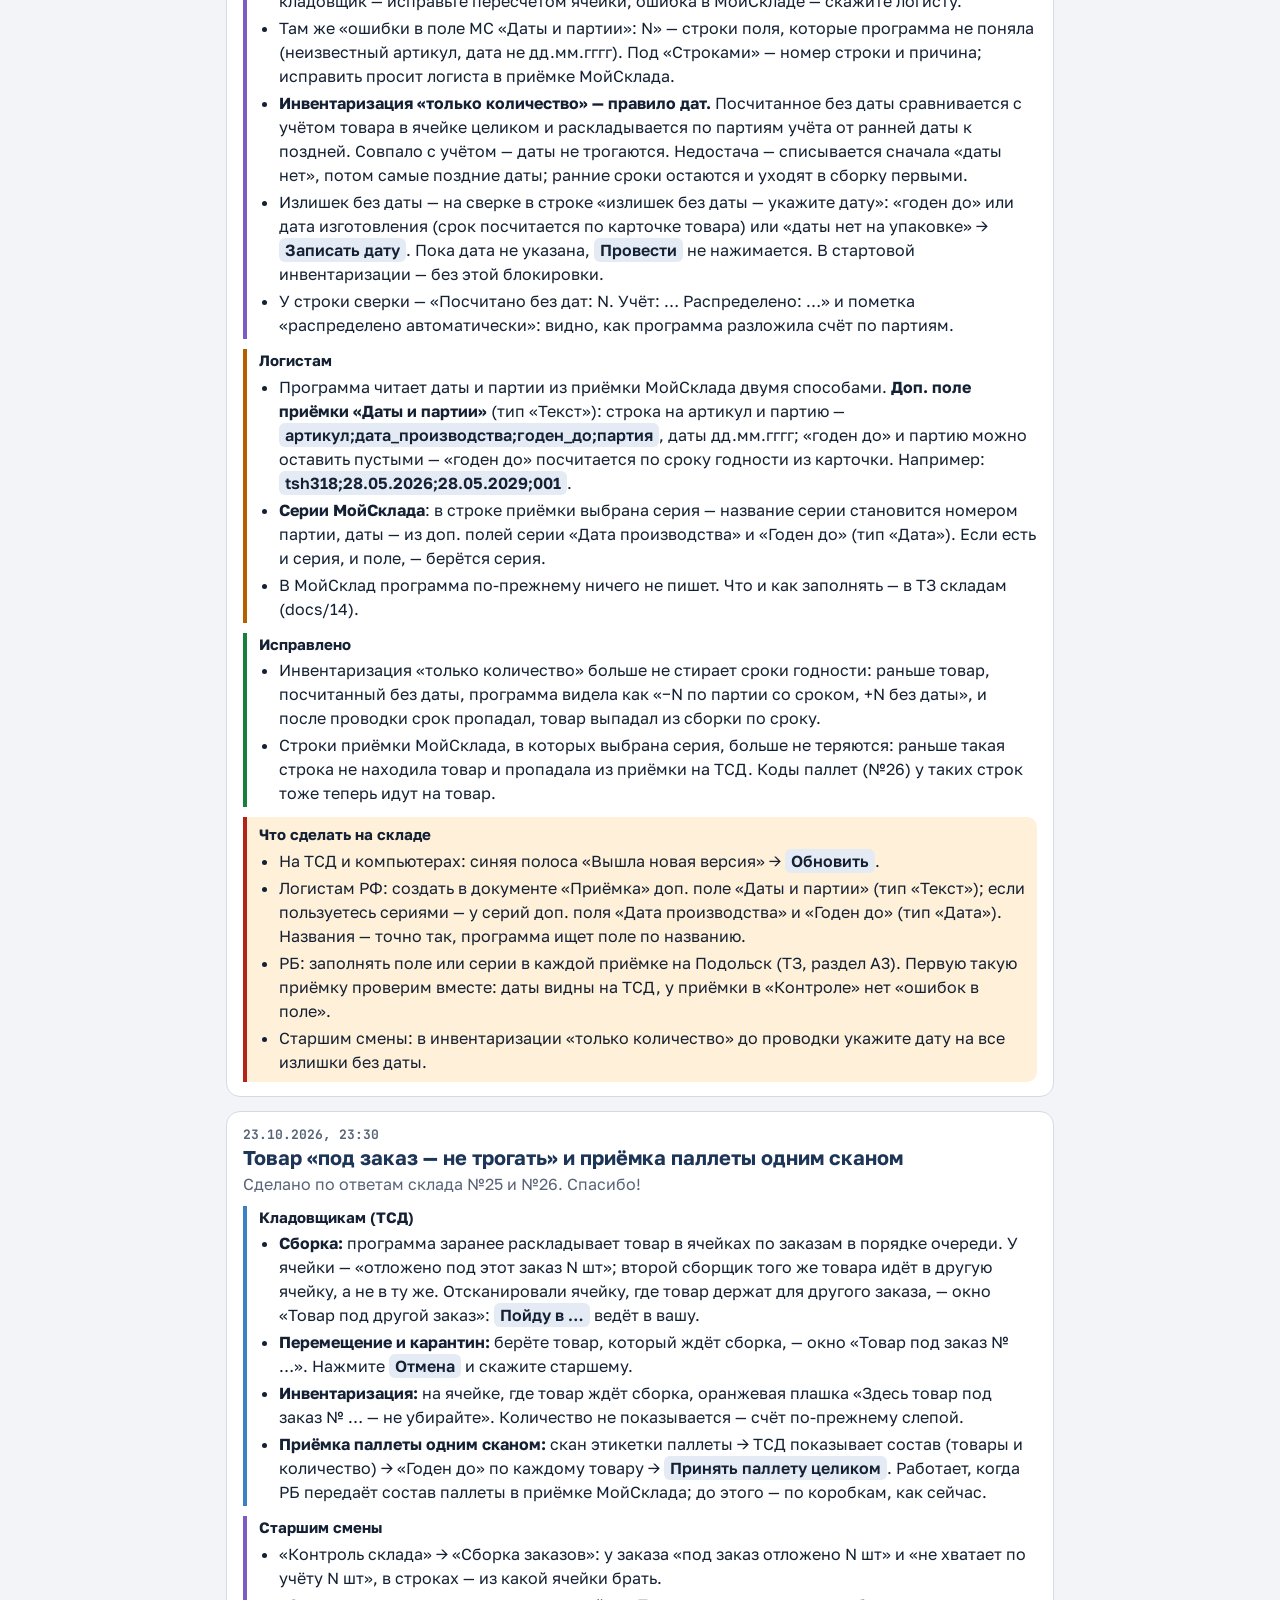
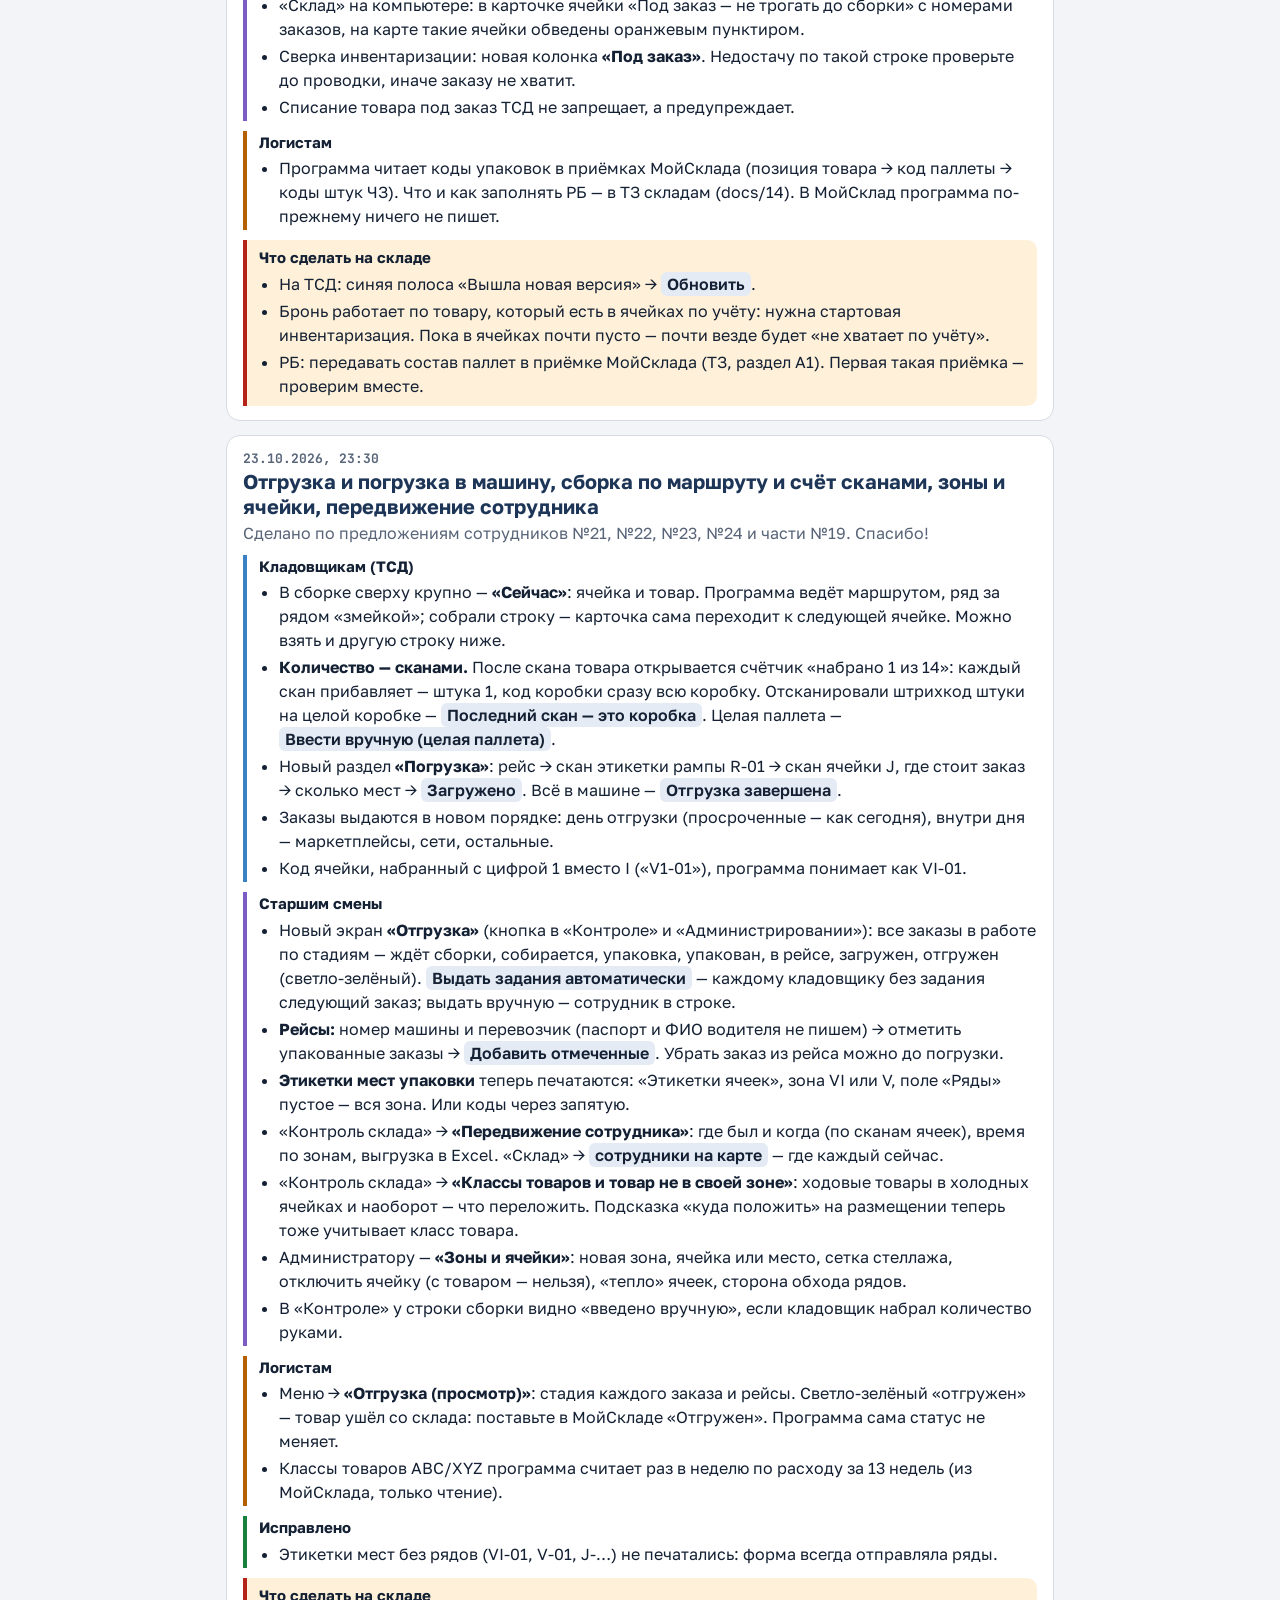
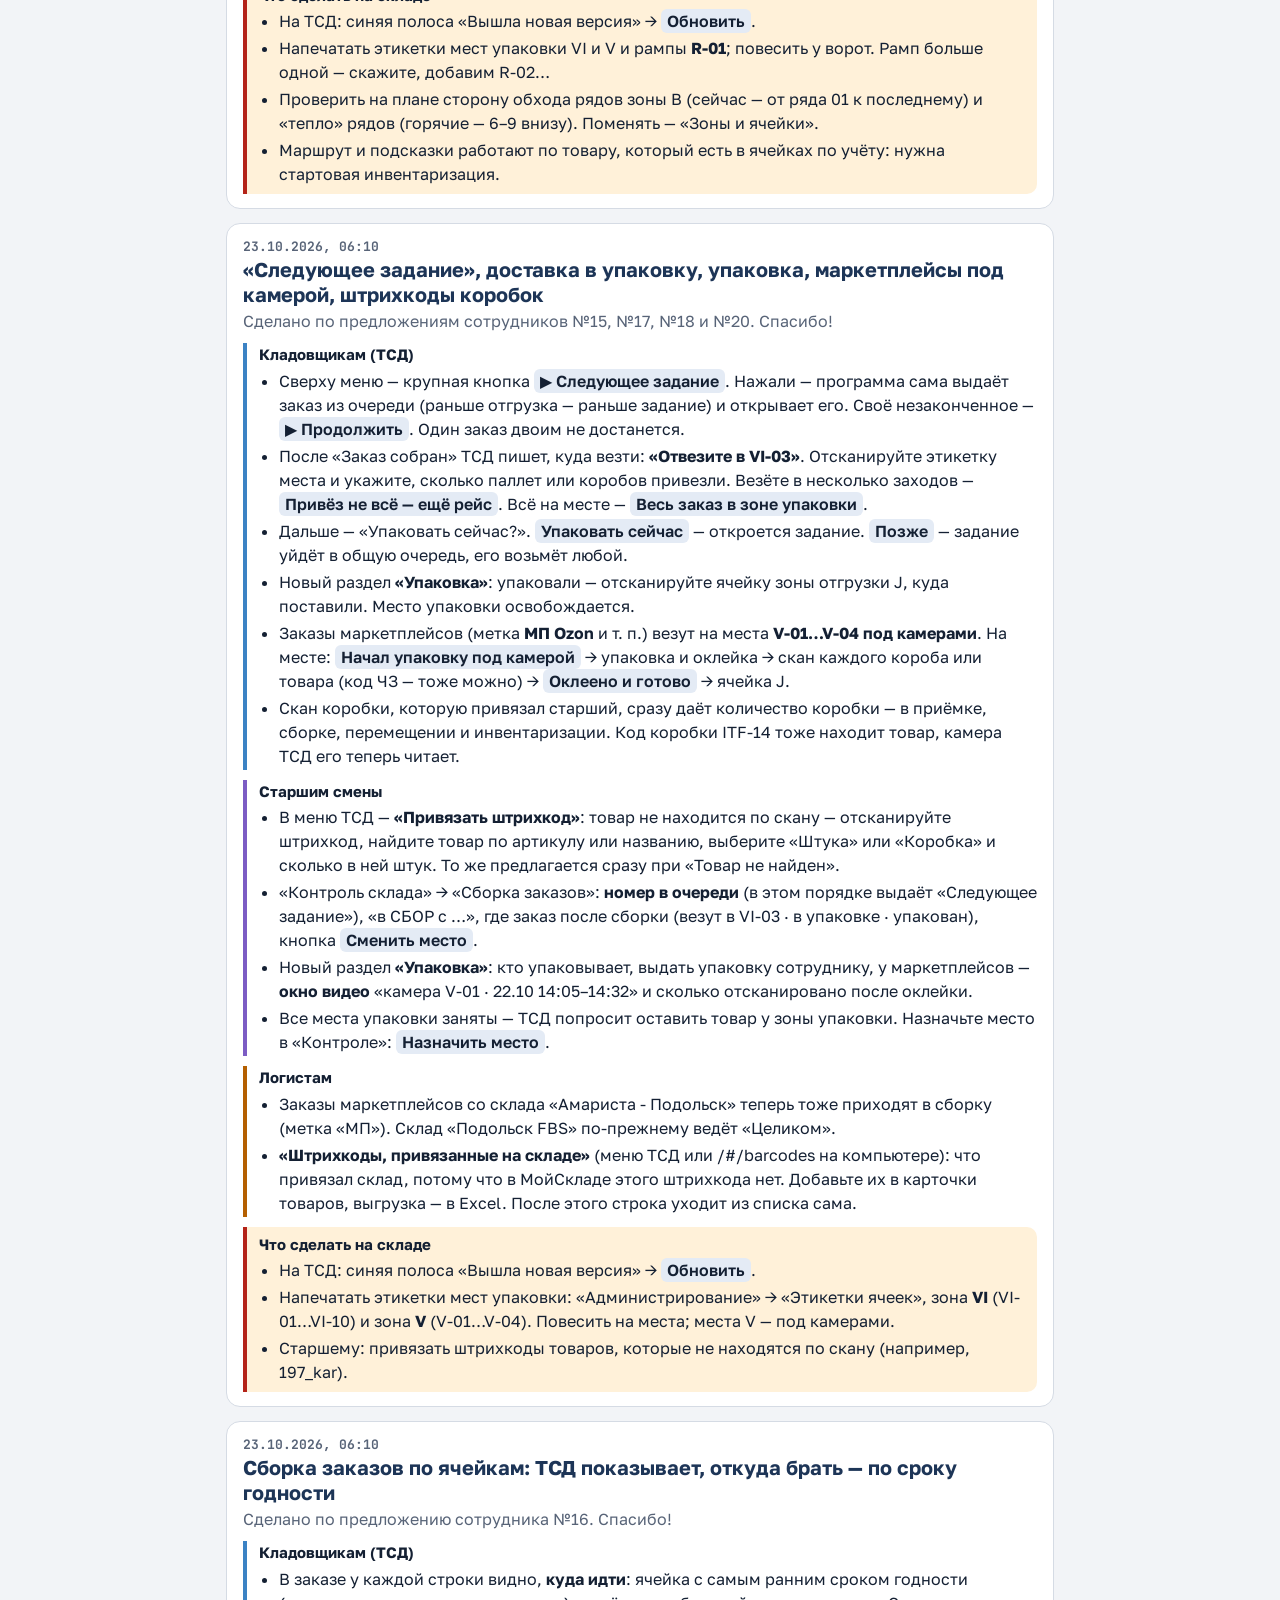
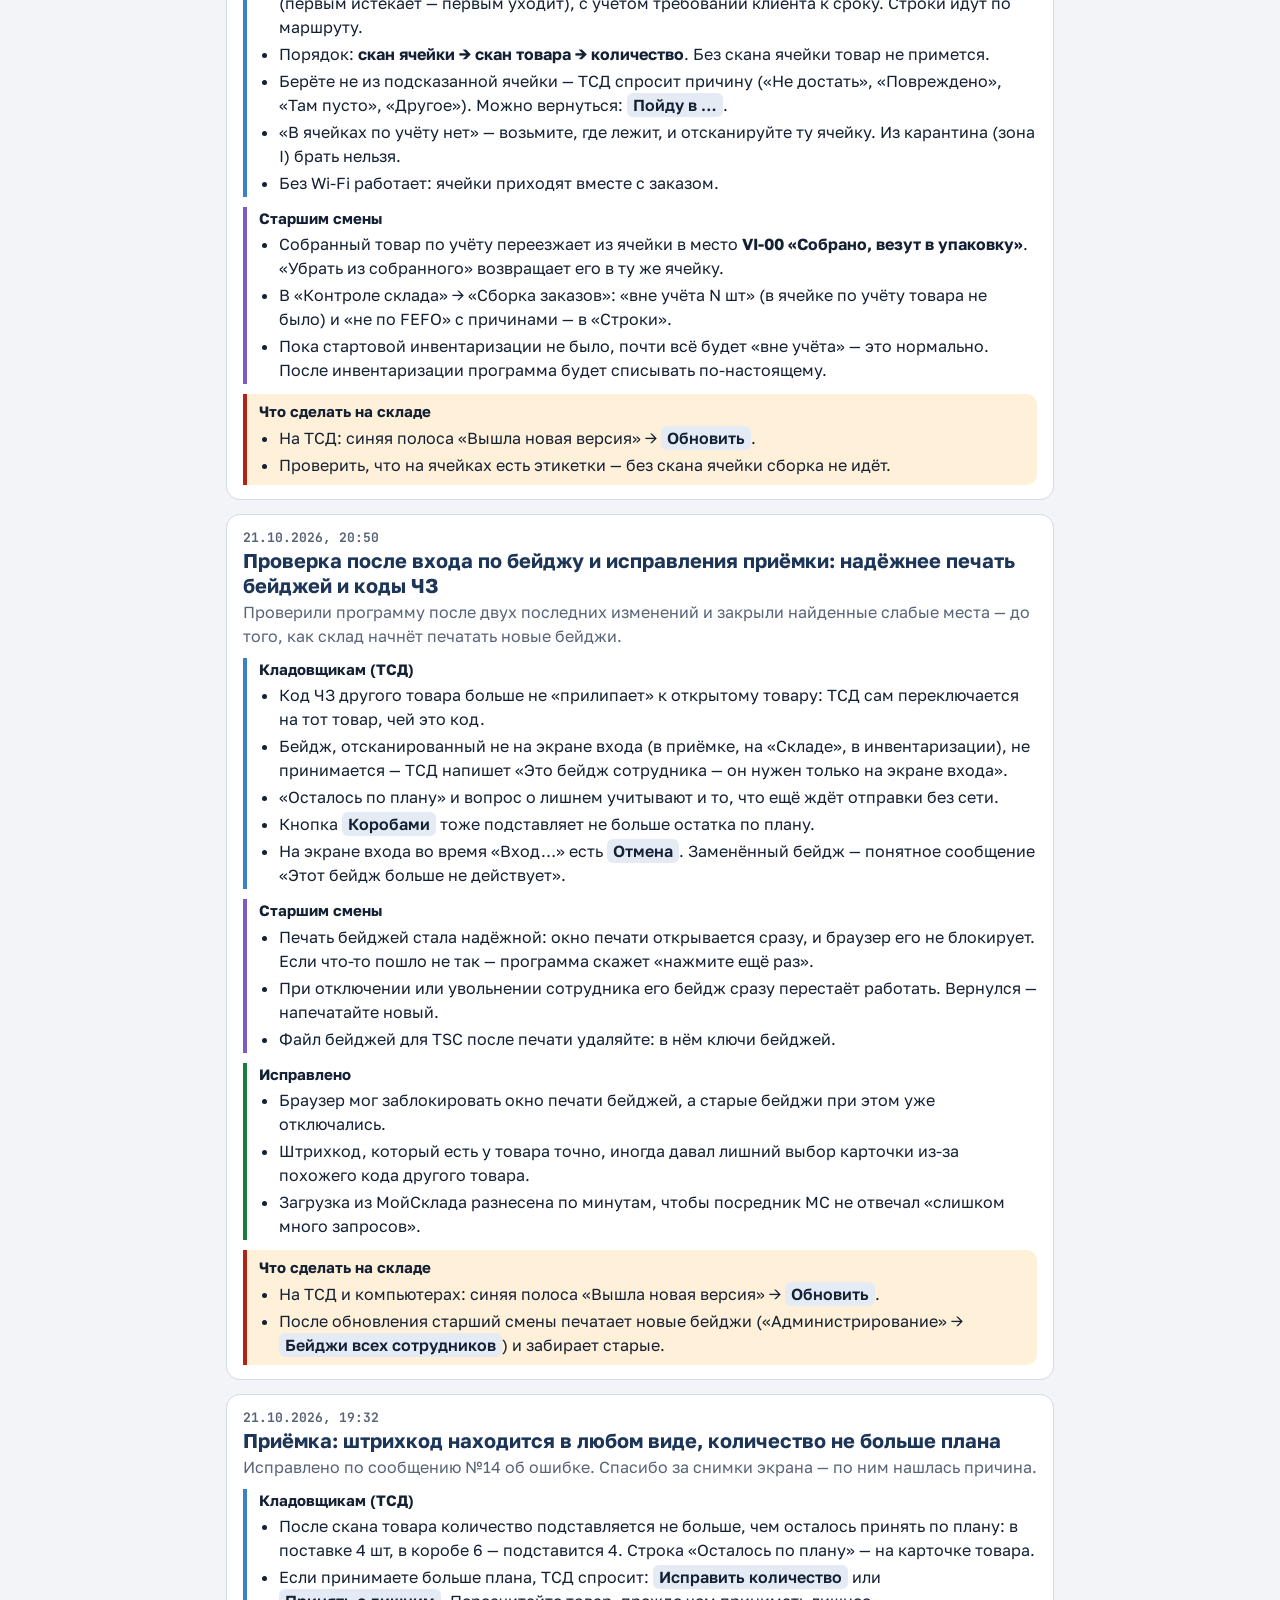
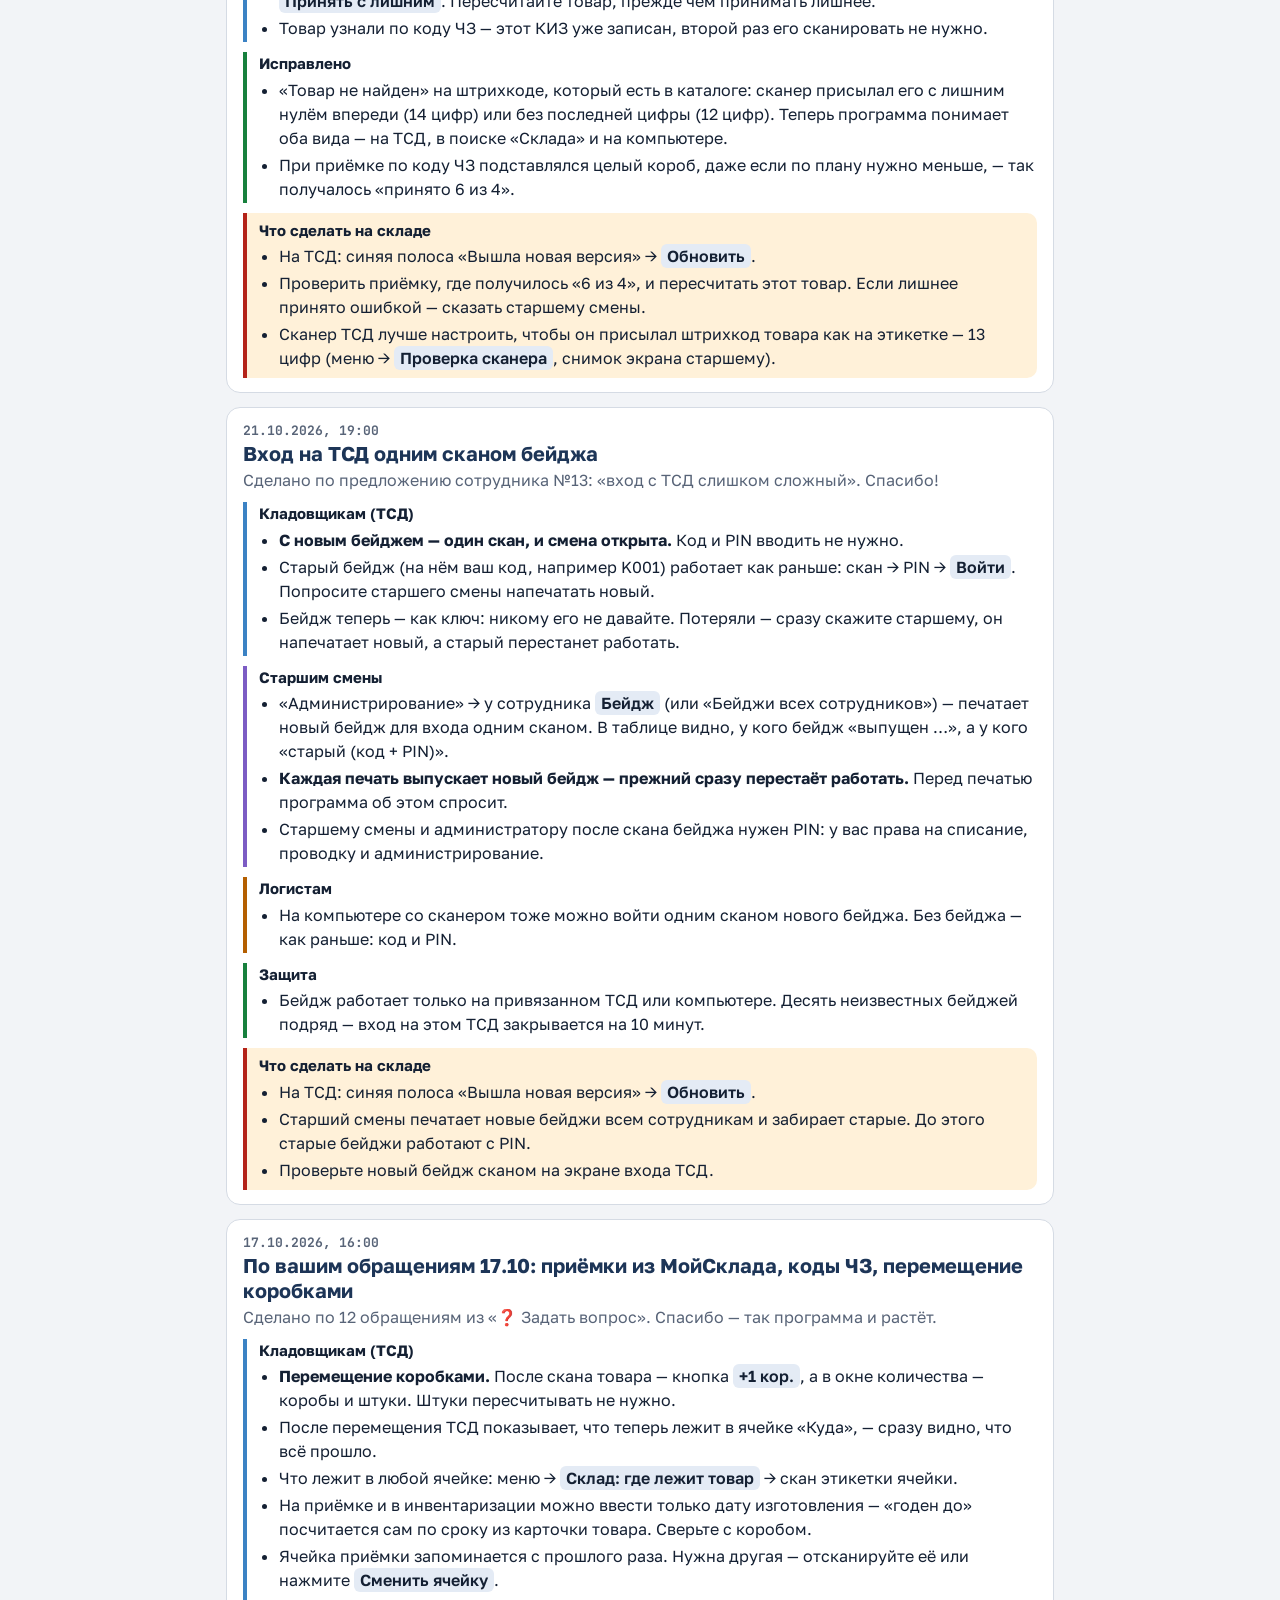
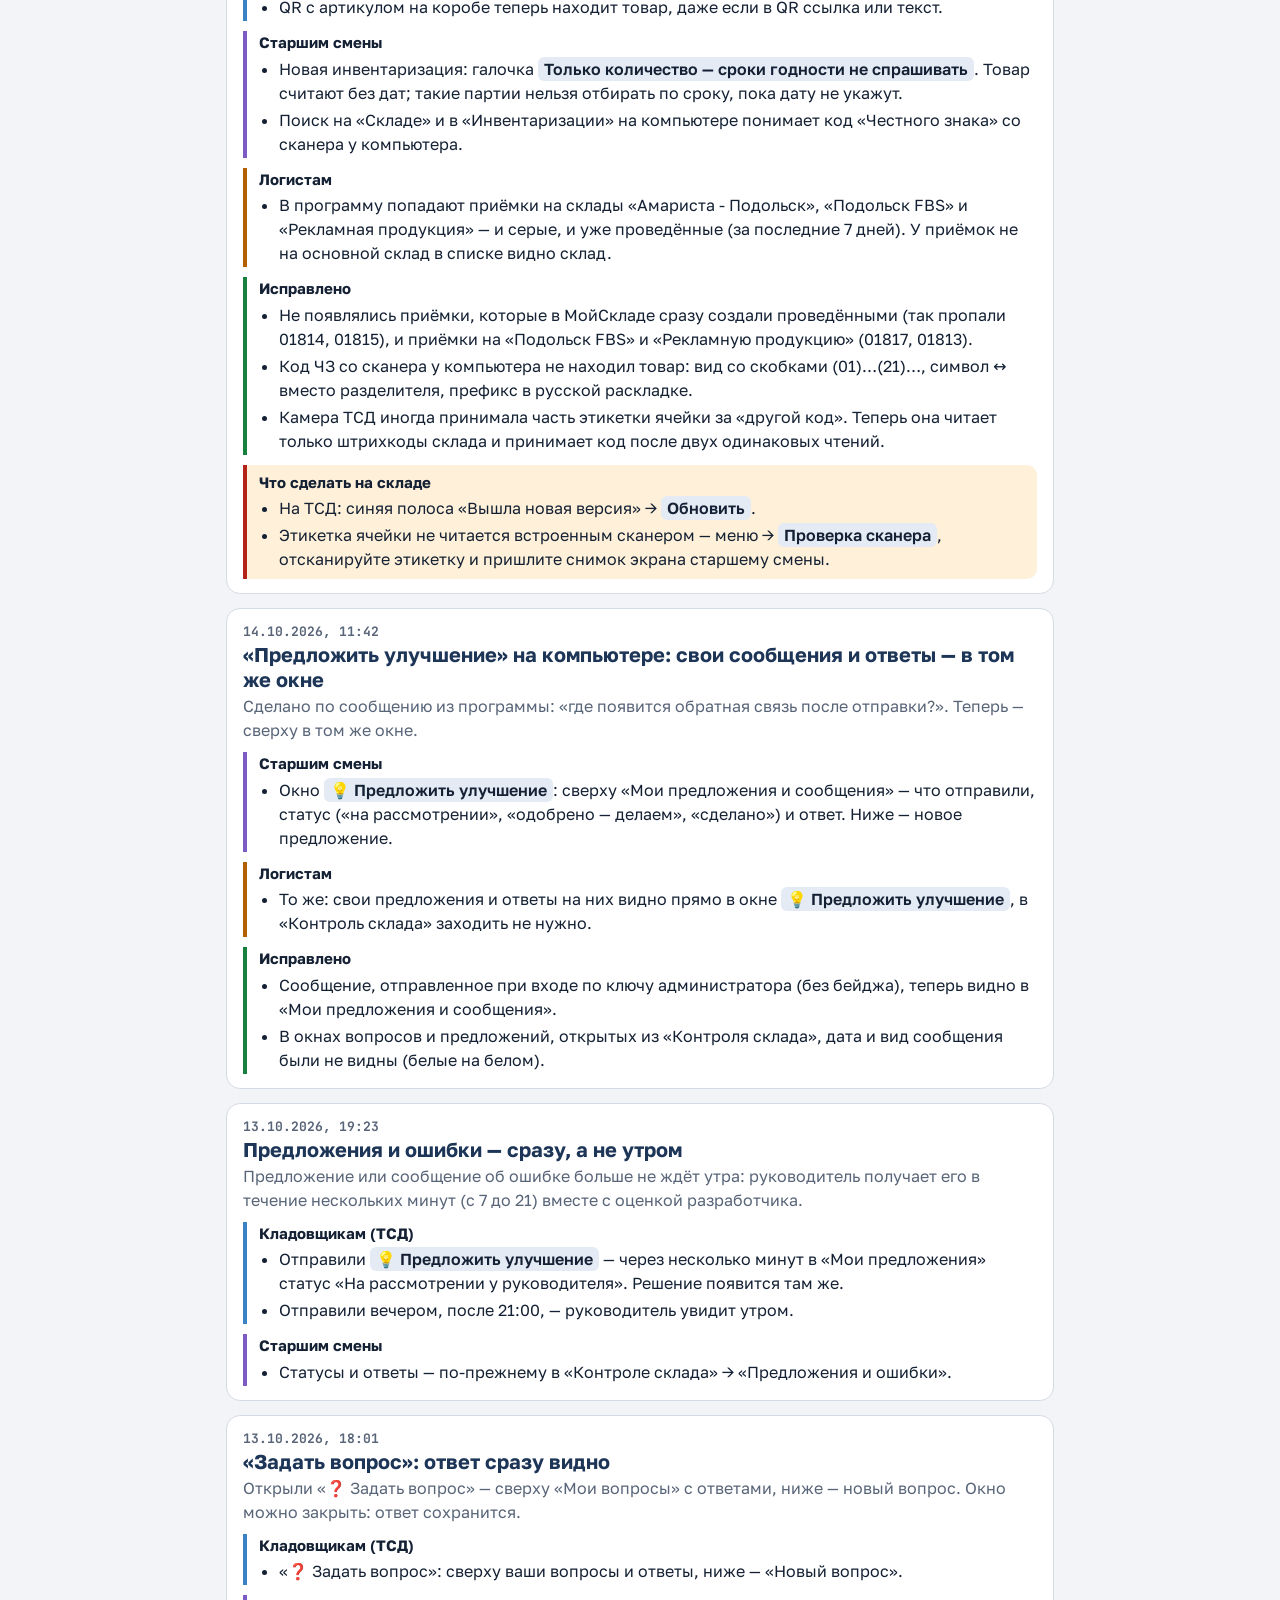
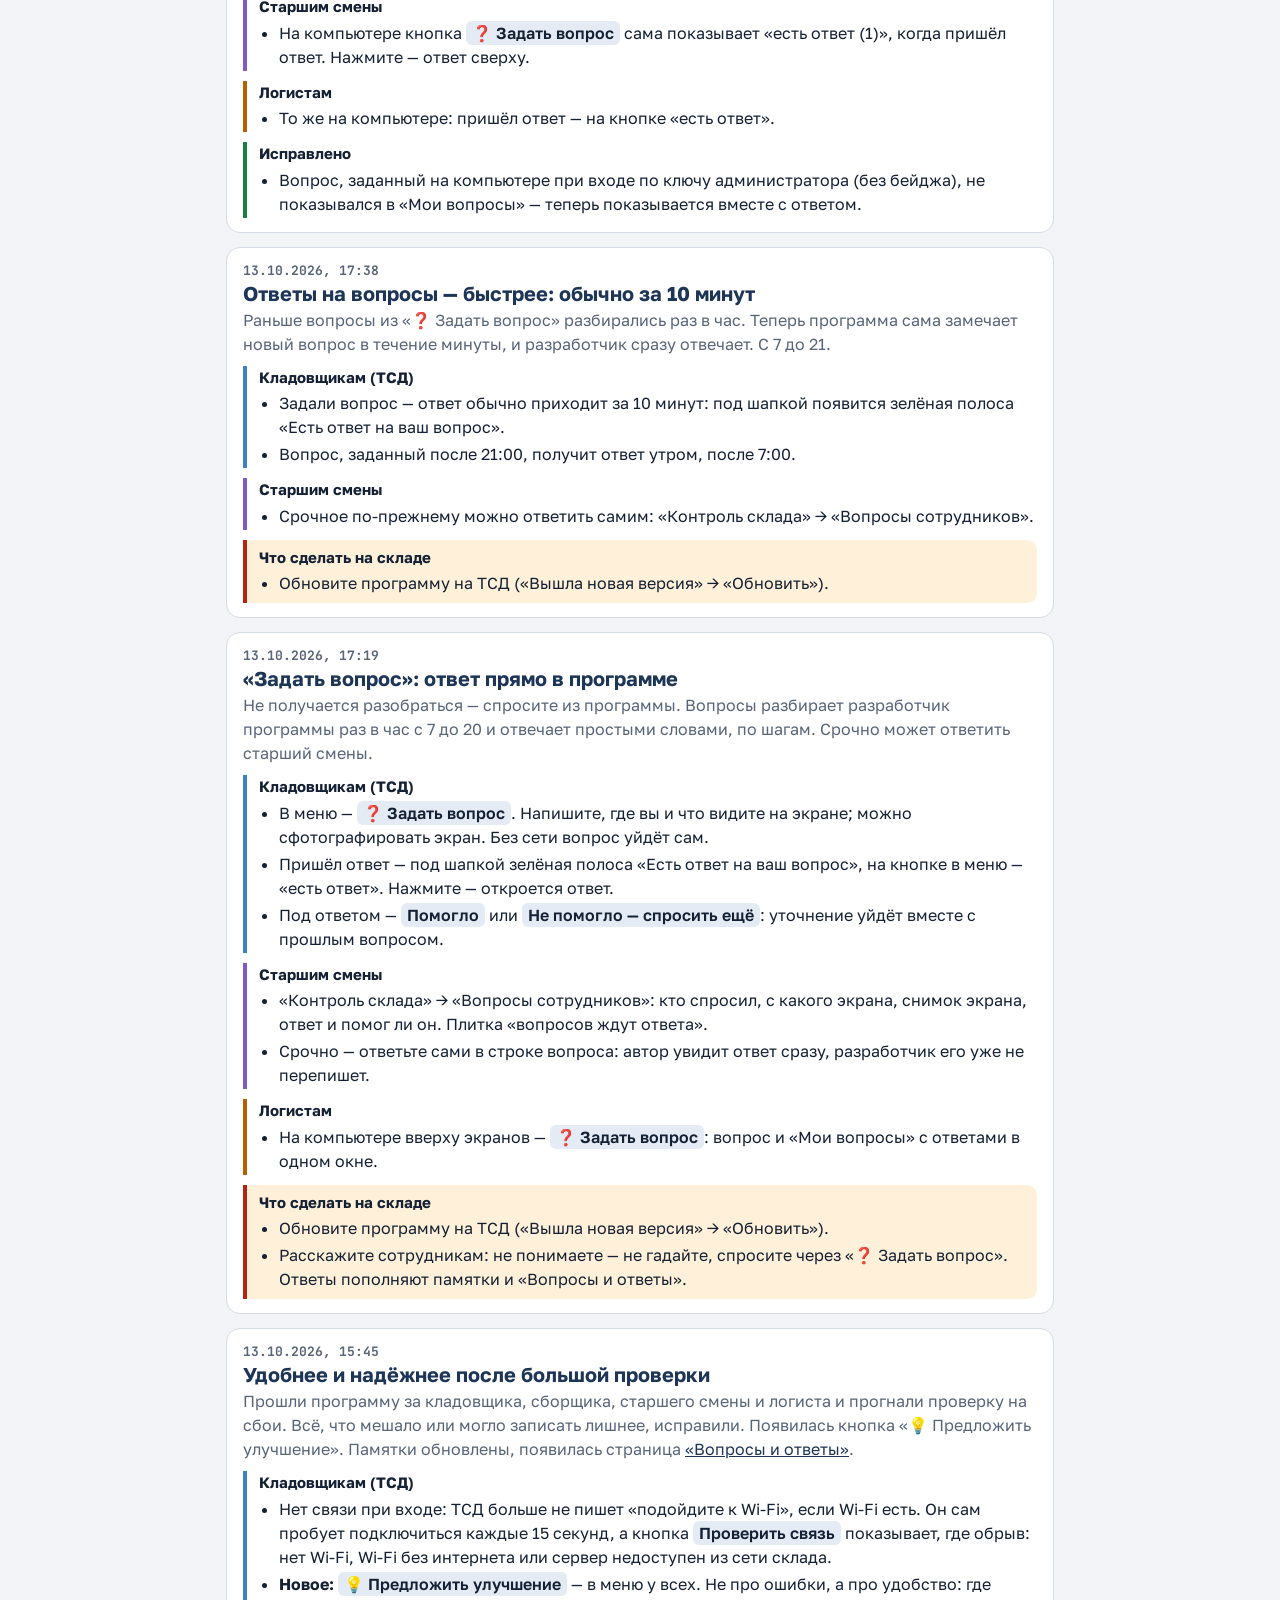
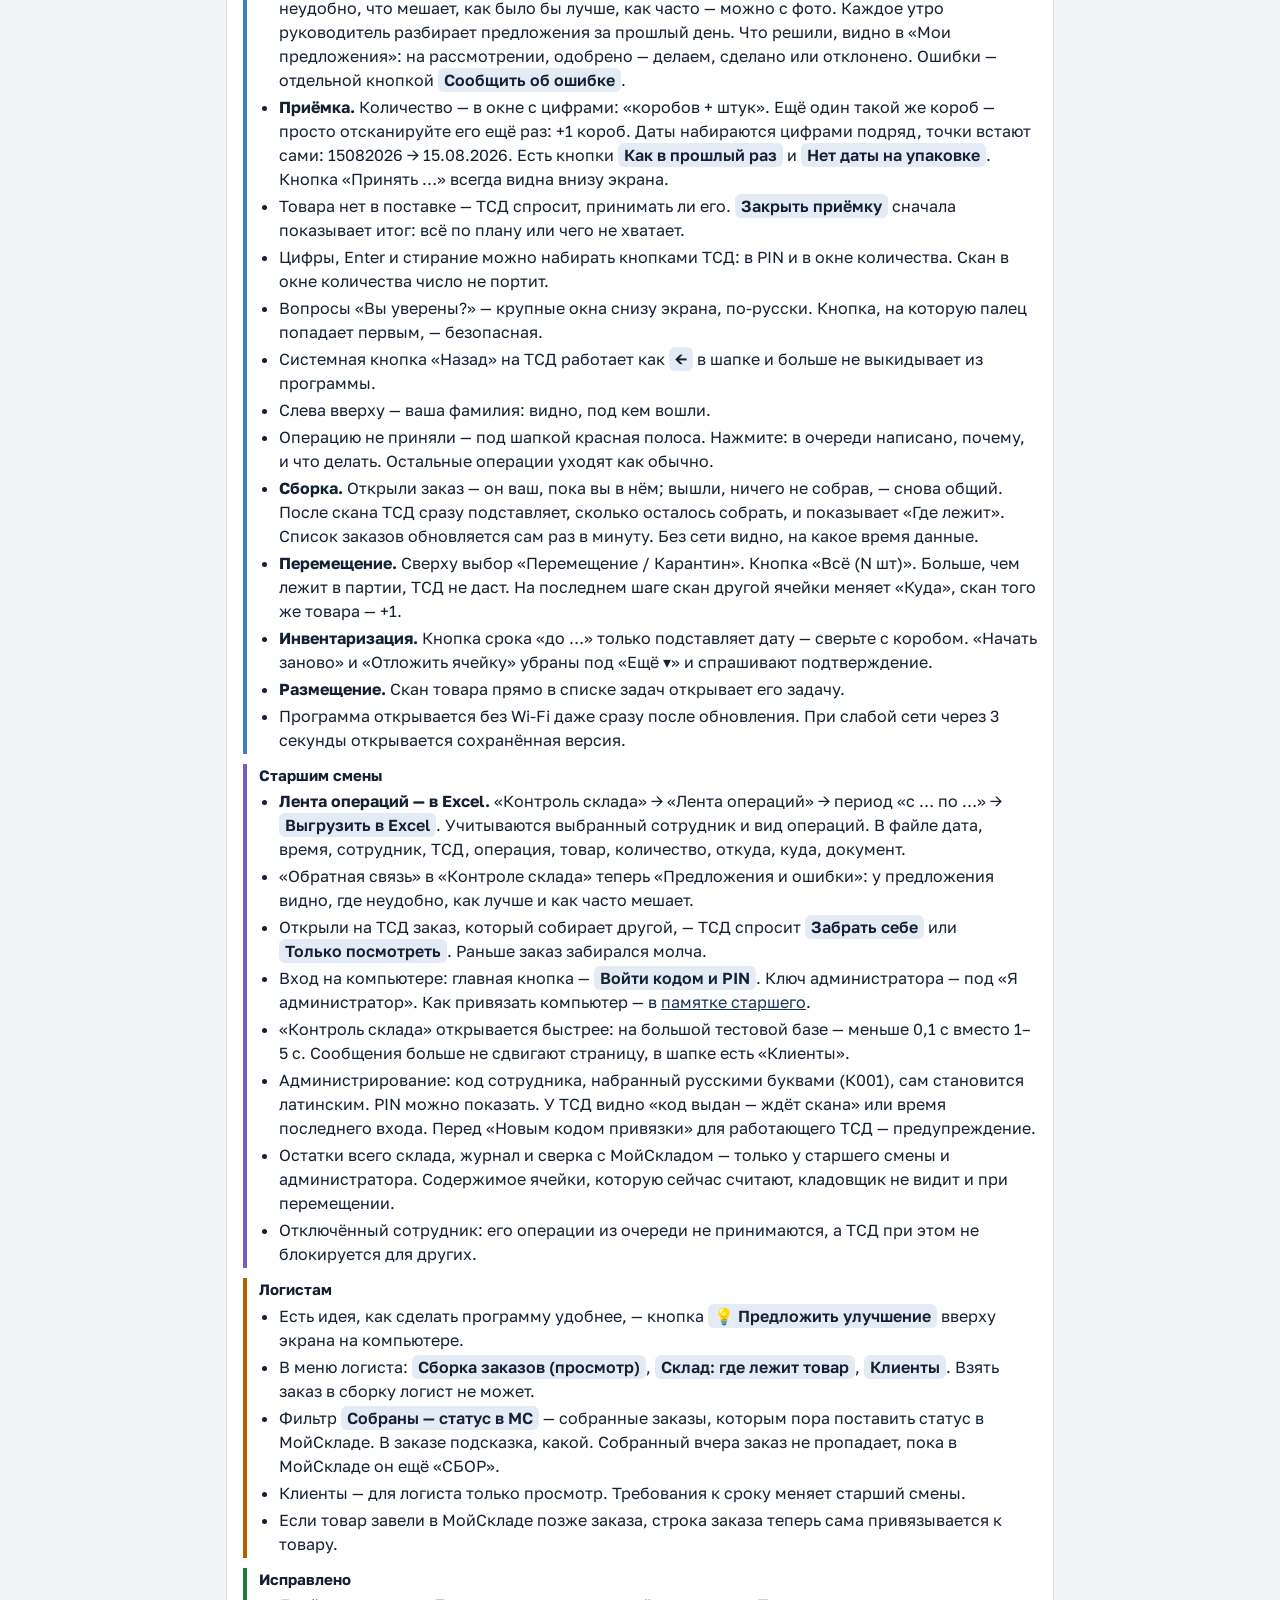
==== commit 1f068340: "WMS: журнал изменений 27.10 — буфер приёмки XI, расхождение через старшего, паллета сразу на размеще" ====
--- a/wms/changes/index.html
+++ b/wms/changes/index.html
@@ -123,9 +123,65 @@
 
   <!-- Новая запись — сюда, сверху. Класс latest — только у последней. -->
 
-  <article id="2026-10-23-scan-hints" class="latest">
-    <div class="rel-head">
-      <span class="date">23.10.2026, 23:30<span class="new">новое</span></span>
+  <article id="2026-10-26-buffer" class="latest">
+    <div class="rel-head">
+      <span class="date">27.10.2026, 19:53<span class="new">новое</span></span>
+      <h2>Приёмка: буфер под фуру, расхождение — через старшего, паллета сразу на размещение</h2>
+      <p class="lead">Сделано по предложениям №19, №35 и №37: у приёмки своя зона — буфер на 33 паллеты, одна фура. Приёмку с расхождением подтверждает старший смены. Принятую паллету можно отдать на размещение, не дожидаясь закрытия приёмки.</p>
+    </div>
+    <section class="who tsd">
+      <h3>Кладовщикам (ТСД)</h3>
+      <ul>
+        <li>В «Приёмке» под ячейкой приёмки ТСД пишет, куда ставить паллету: «Буфер приёмки: свободно 18 из 24 · следующую паллету — на XI-07».</li>
+        <li>Поставили паллету на место — отсканируйте его этикетку (XI-07), потом товар с паллеты. Следующая паллета — на следующее свободное место, его ТСД подскажет.</li>
+        <li>Все места заняты — ТСД пишет «Буфер приёмки заполнен — скажите старшему смены».</li>
+        <li>Принимать в ячейки зоны A можно, как раньше.</li>
+        <li><b>Закрываете приёмку, а принято не по плану</b> (не хватает или лишнее) — ТСД спрашивает «Отправить старшему?». Нажмите <span class="k">Отправить старшему</span>: задания на размещение появятся после того, как старший подтвердит расхождение.</li>
+        <li>Пока приёмка ждёт старшего, в списке поставок у неё надпись «ждёт подтверждения старшего». Нашли ещё коробку — откройте приёмку, досканируйте и снова нажмите <span class="k">Закрыть приёмку</span>.</li>
+        <li>Старший вернул приёмку на пересчёт — сверху карточки приёмки его причина, например «досчитайте tsh91 в XI-07». Пересчитайте и снова закройте приёмку.</li>
+        <li>Всё принято по плану — приёмка закрывается сразу, как раньше.</li>
+        <li><b>Паллету приняли — можно сразу на размещение.</b> На карточке «Ячейка приёмки» нажмите <span class="k">Паллета принята — на размещение</span>: задание «Разместить» на всё с этого места появится сразу, приёмку закрывать не нужно. Следующую паллету ставьте на новое место. При закрытии приёмки задания появятся только на то, что осталось.</li>
+      </ul>
+    </section>
+    <section class="who lead-role">
+      <h3>Старшим смены</h3>
+      <ul>
+        <li>В «Контроле склада» новая плитка: сколько паллет стоит в буфере приёмки и сколько мест свободно — видно, поместится ли следующая фура.</li>
+        <li>Работают места XI-01…XI-24. Места XI-25…XI-33 пока выключены: их включает администратор в «Администрирование» → «Зоны и ячейки», когда освободят место от картона и плёнки.</li>
+        <li>Из буфера товар уходит по заданию «Разместить», как из зоны A.</li>
+        <li>Приёмку с расхождением кладовщик отправляет вам. В «Контроле склада» — плитка «приёмок ждут подтверждения», а в разделе «Приёмки» у строки «ждёт подтверждения: отправил … в …». Посмотрите <span class="k">Строки</span> и нажмите:
+          <span class="k">Подтвердить расхождение</span> — акт расхождений, задания на размещение, статус «принята»;
+          или <span class="k">Вернуть на пересчёт</span> — напишите, что пересчитать, кладовщик увидит это на ТСД.</li>
+        <li>Сами на ТСД вы закрываете приёмку с расхождением сразу — вы и подтверждаете.</li>
+        <li>Задания на размещение по приёмке теперь появляются по мере приёмки паллет, а не только при закрытии: буфер освобождается для следующей машины. Акт расхождений и статус «принята» — по-прежнему после вашего подтверждения.</li>
+      </ul>
+    </section>
+    <section class="who logist">
+      <h3>Логистам</h3>
+      <ul>
+        <li>Приёмку в МойСкладе проводите только после статуса «принята» в «Контроле склада» → «Приёмки». У такой строки надпись «логисту: можно проводить в МойСкладе».</li>
+        <li>Пока приёмка «ждёт подтверждения», расхождение ещё может уменьшиться — не проводите её.</li>
+      </ul>
+    </section>
+    <section class="who fixed">
+      <h3>Исправлено</h3>
+      <ul>
+        <li>Паллету переставили «Перемещением» до закрытия приёмки — при закрытии на неё больше не появляется лишнее задание на размещение с ошибкой «не хватает остатка».</li>
+      </ul>
+    </section>
+    <section class="who todo">
+      <h3>Что сделать на складе</h3>
+      <ul>
+        <li>На ТСД: синяя полоса «Вышла новая версия» → <span class="k">Обновить</span>.</li>
+        <li>Напечатать этикетки мест XI-01…XI-24: «Администрирование» → «Этикетки ячеек», зона XI — и закрепить у каждого места на полу.</li>
+        <li>Освободить место под XI-25…XI-33 и сказать администратору включить их.</li>
+      </ul>
+    </section>
+  </article>
+
+  <article id="2026-10-23-scan-hints">
+    <div class="rel-head">
+      <span class="date">23.10.2026, 23:30</span>
       <h2>Понятные подсказки: номер коробки и QR производителя</h2>
       <p class="lead">Сделано по ответам склада №29–№32. Спасибо за фото этикеток!</p>
     </div>
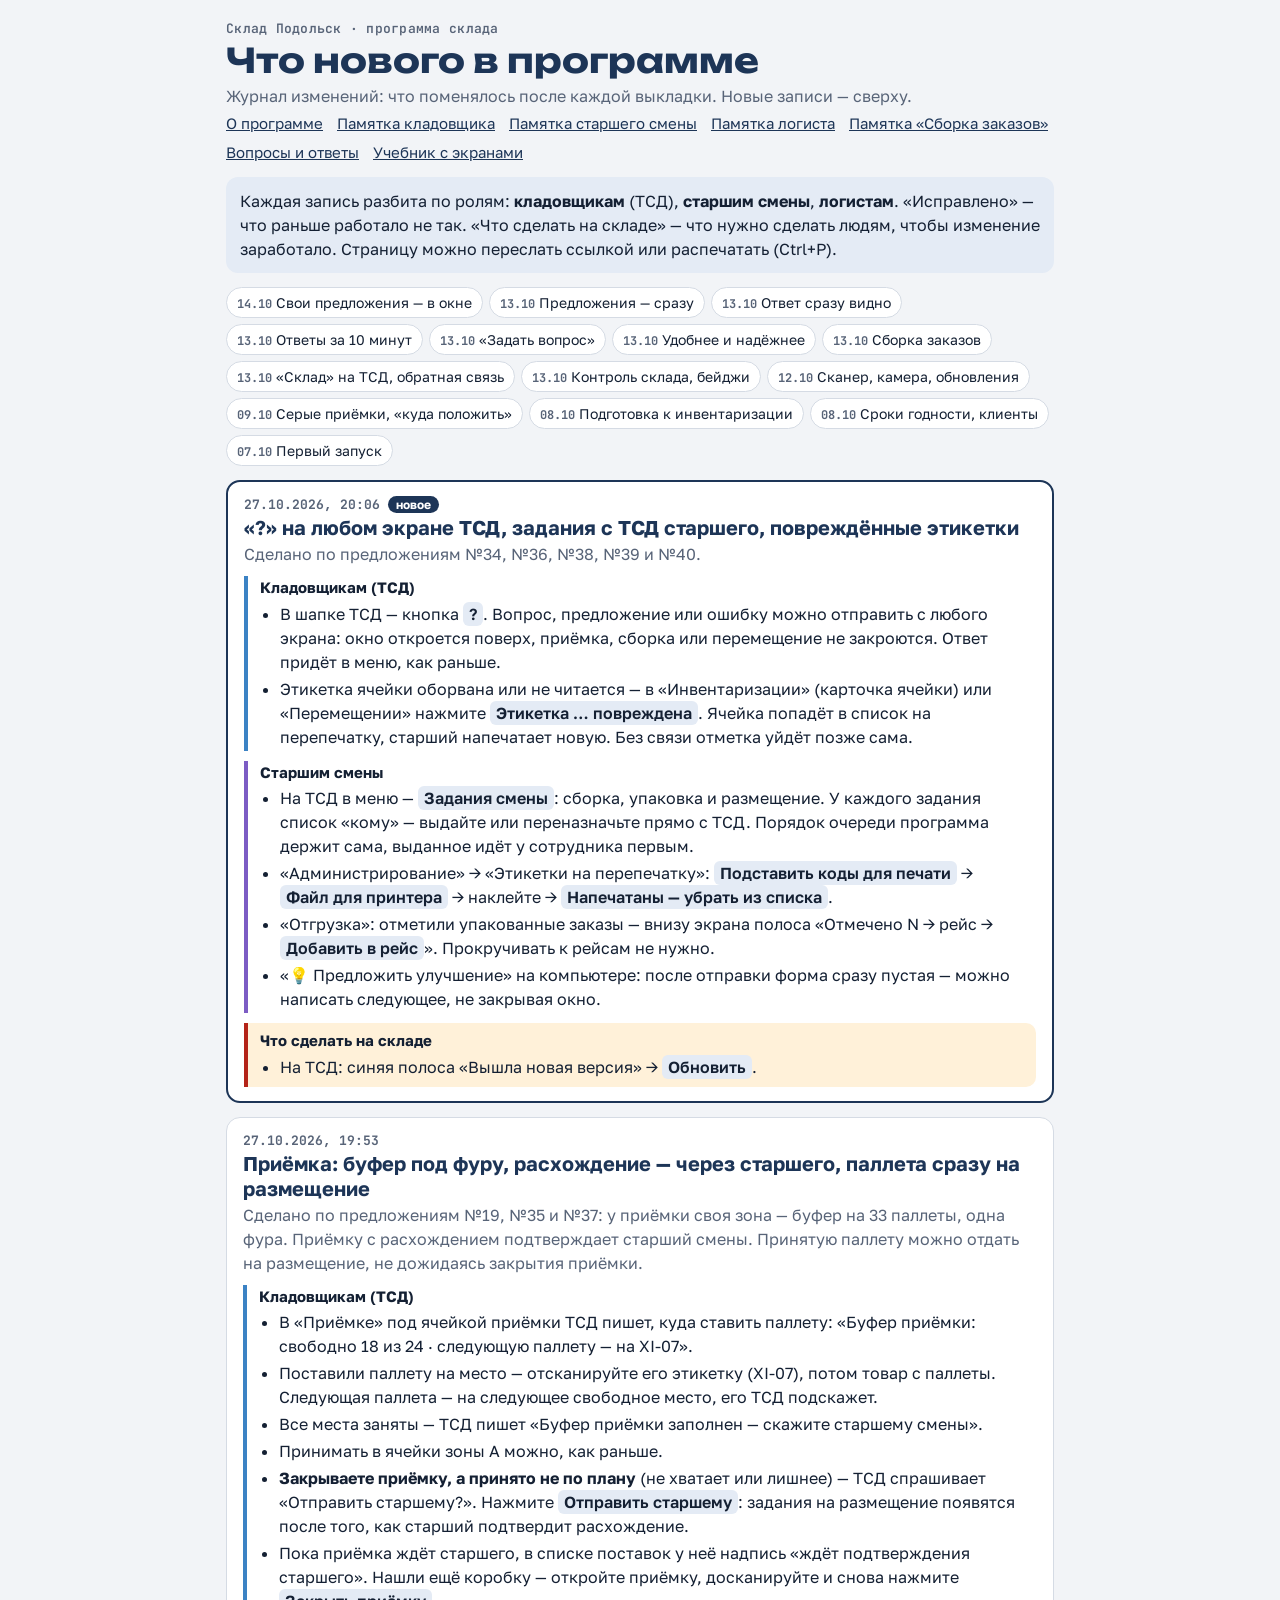
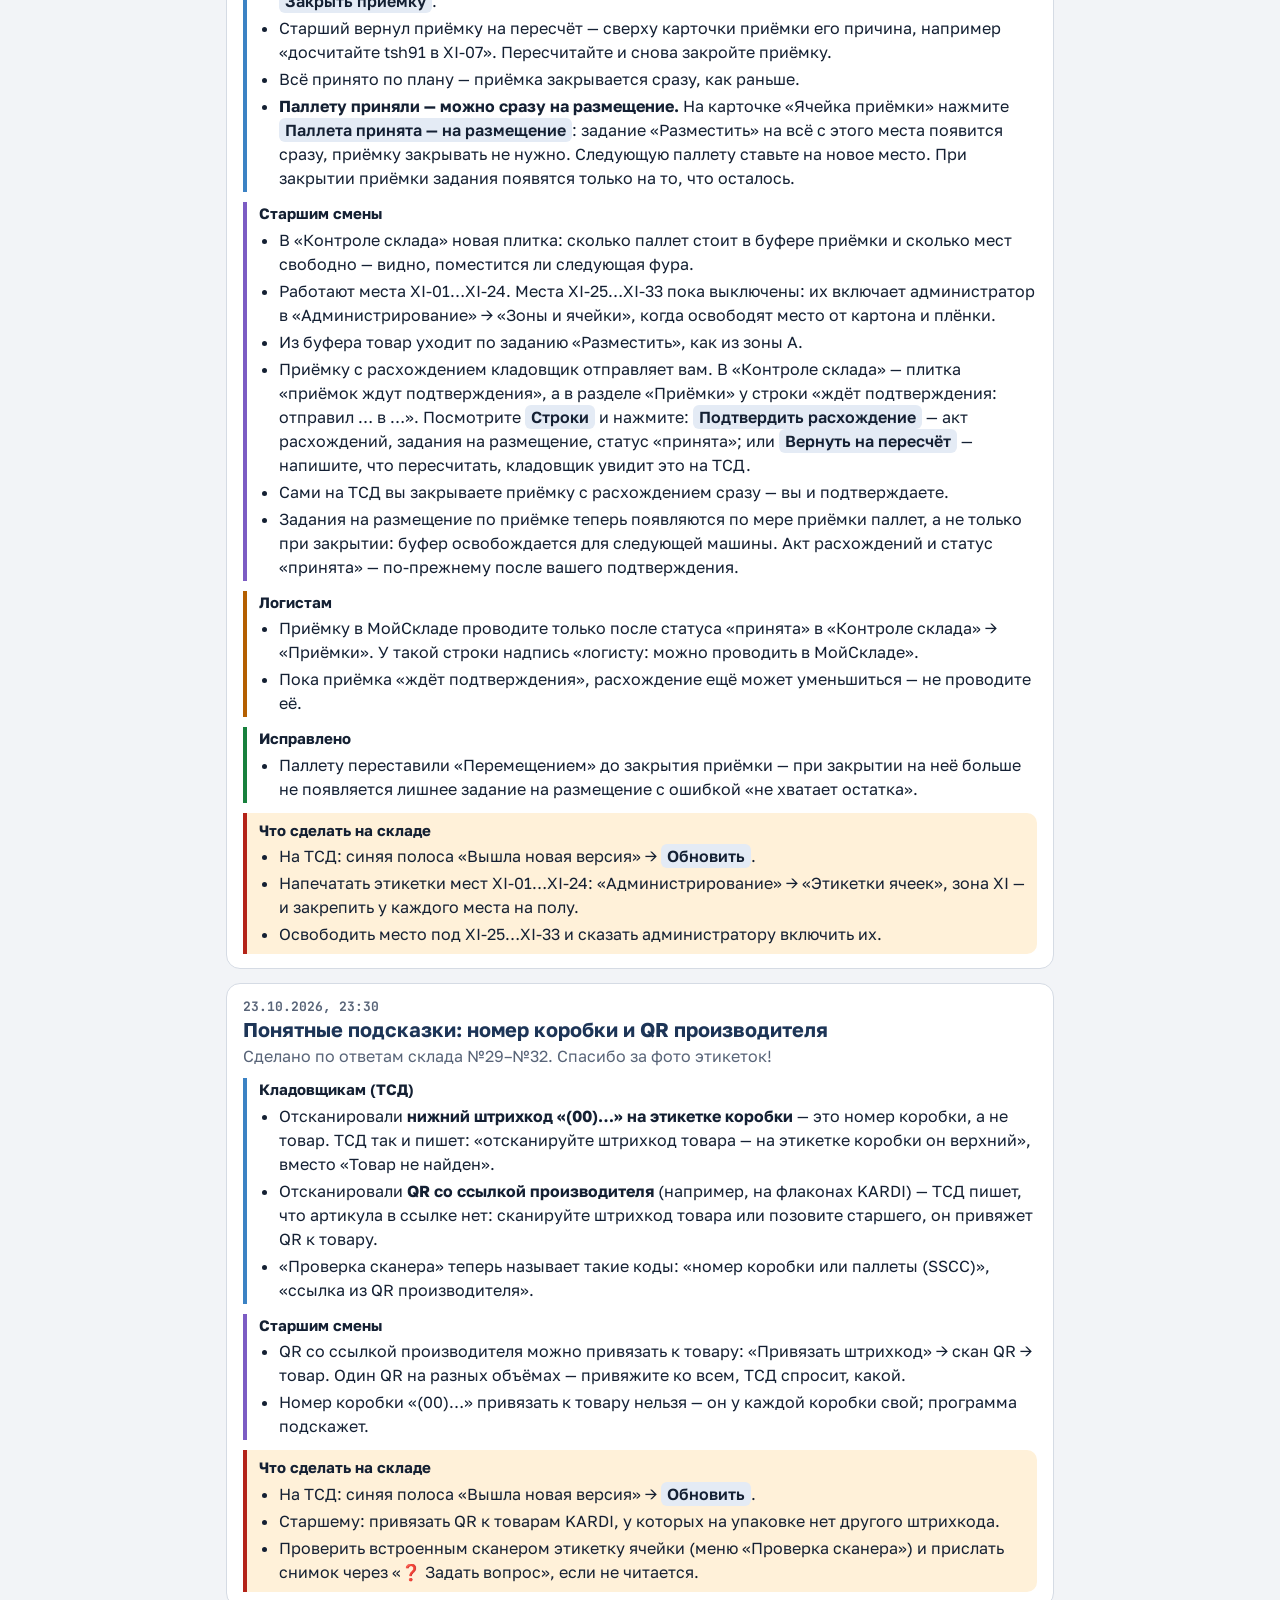
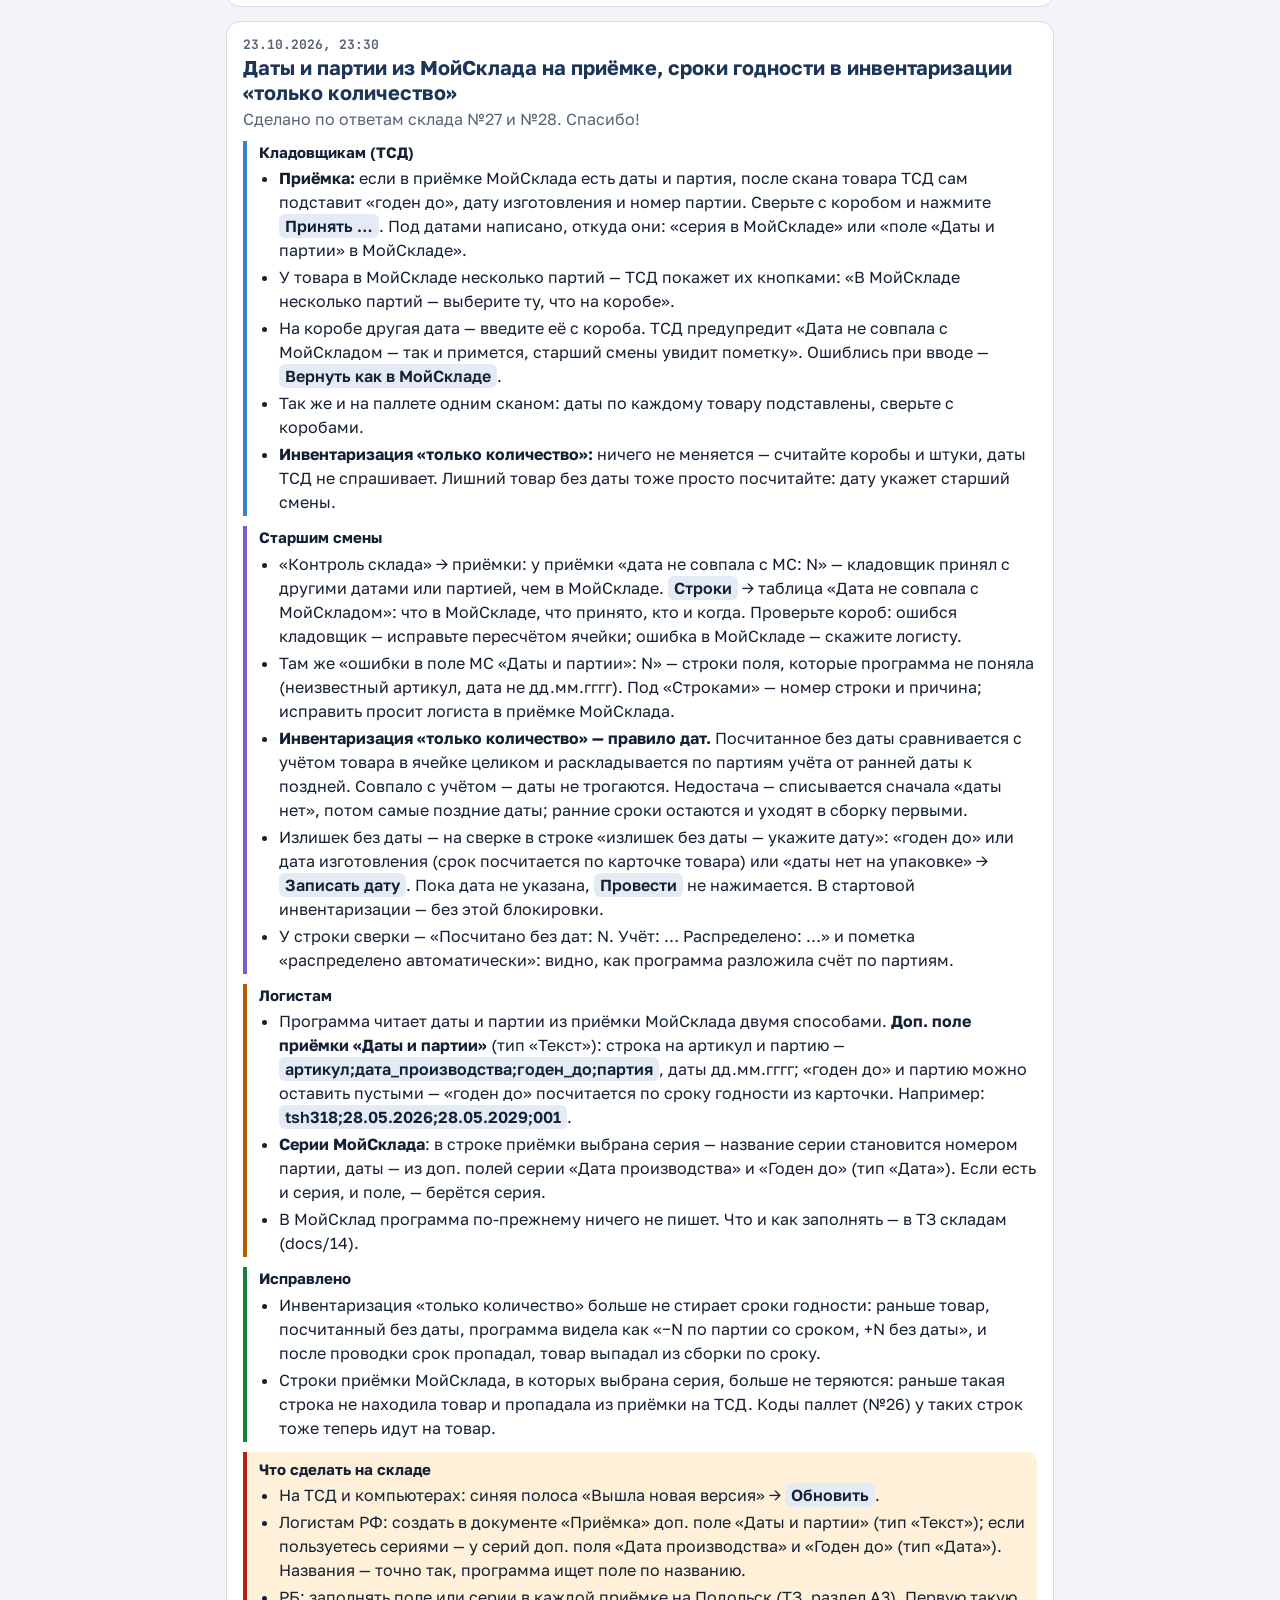
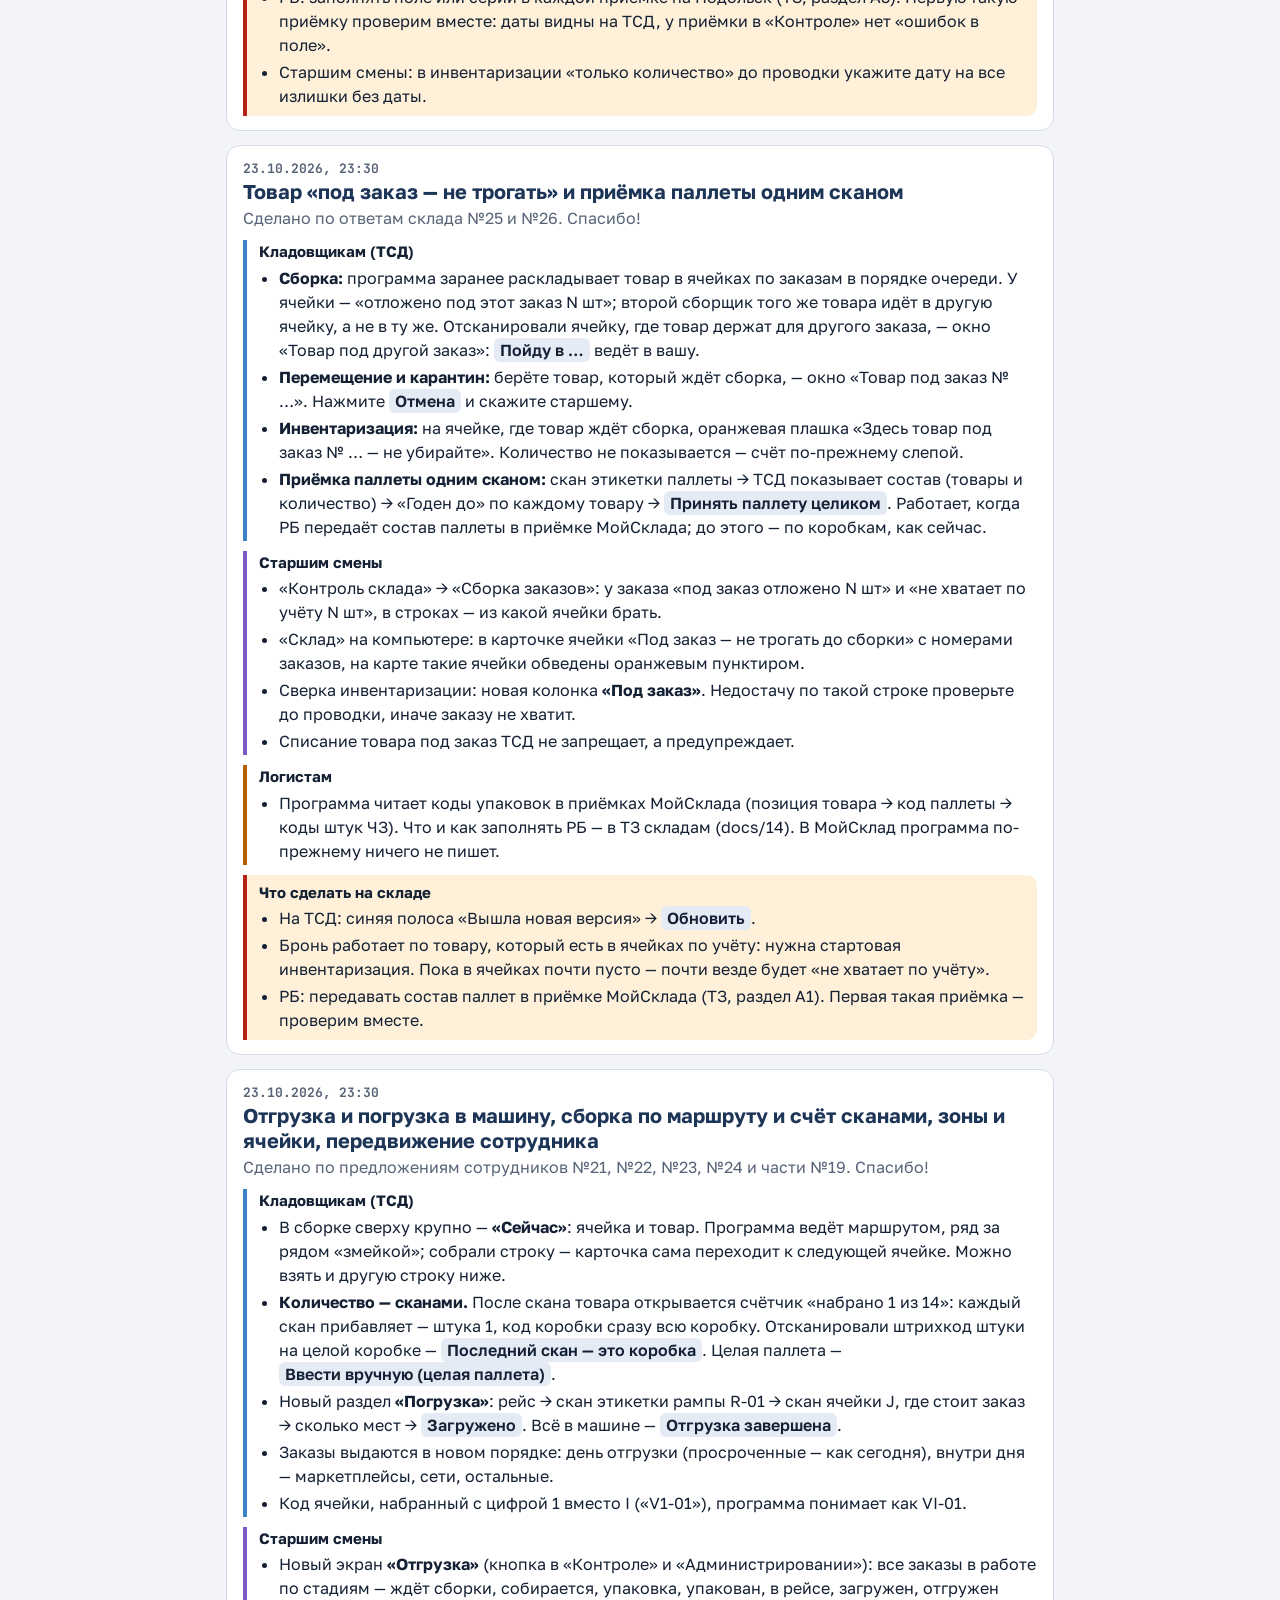
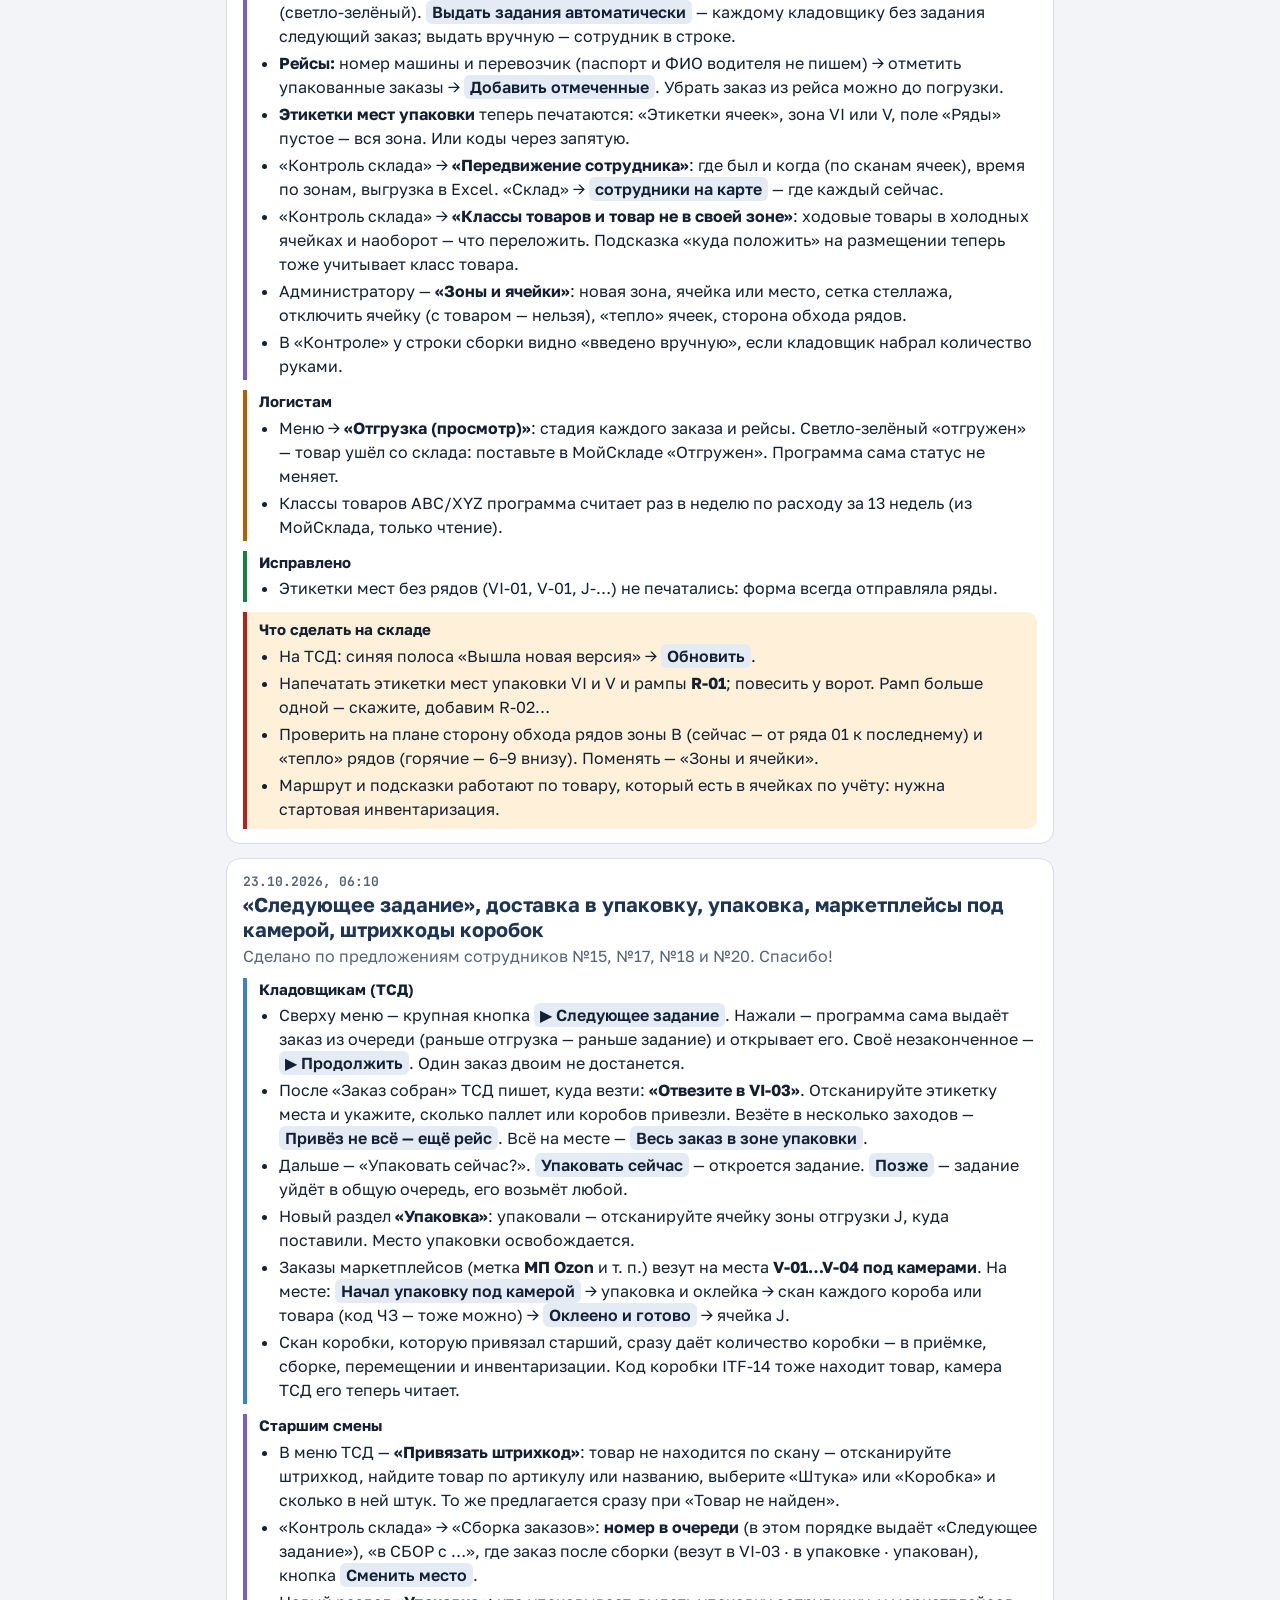
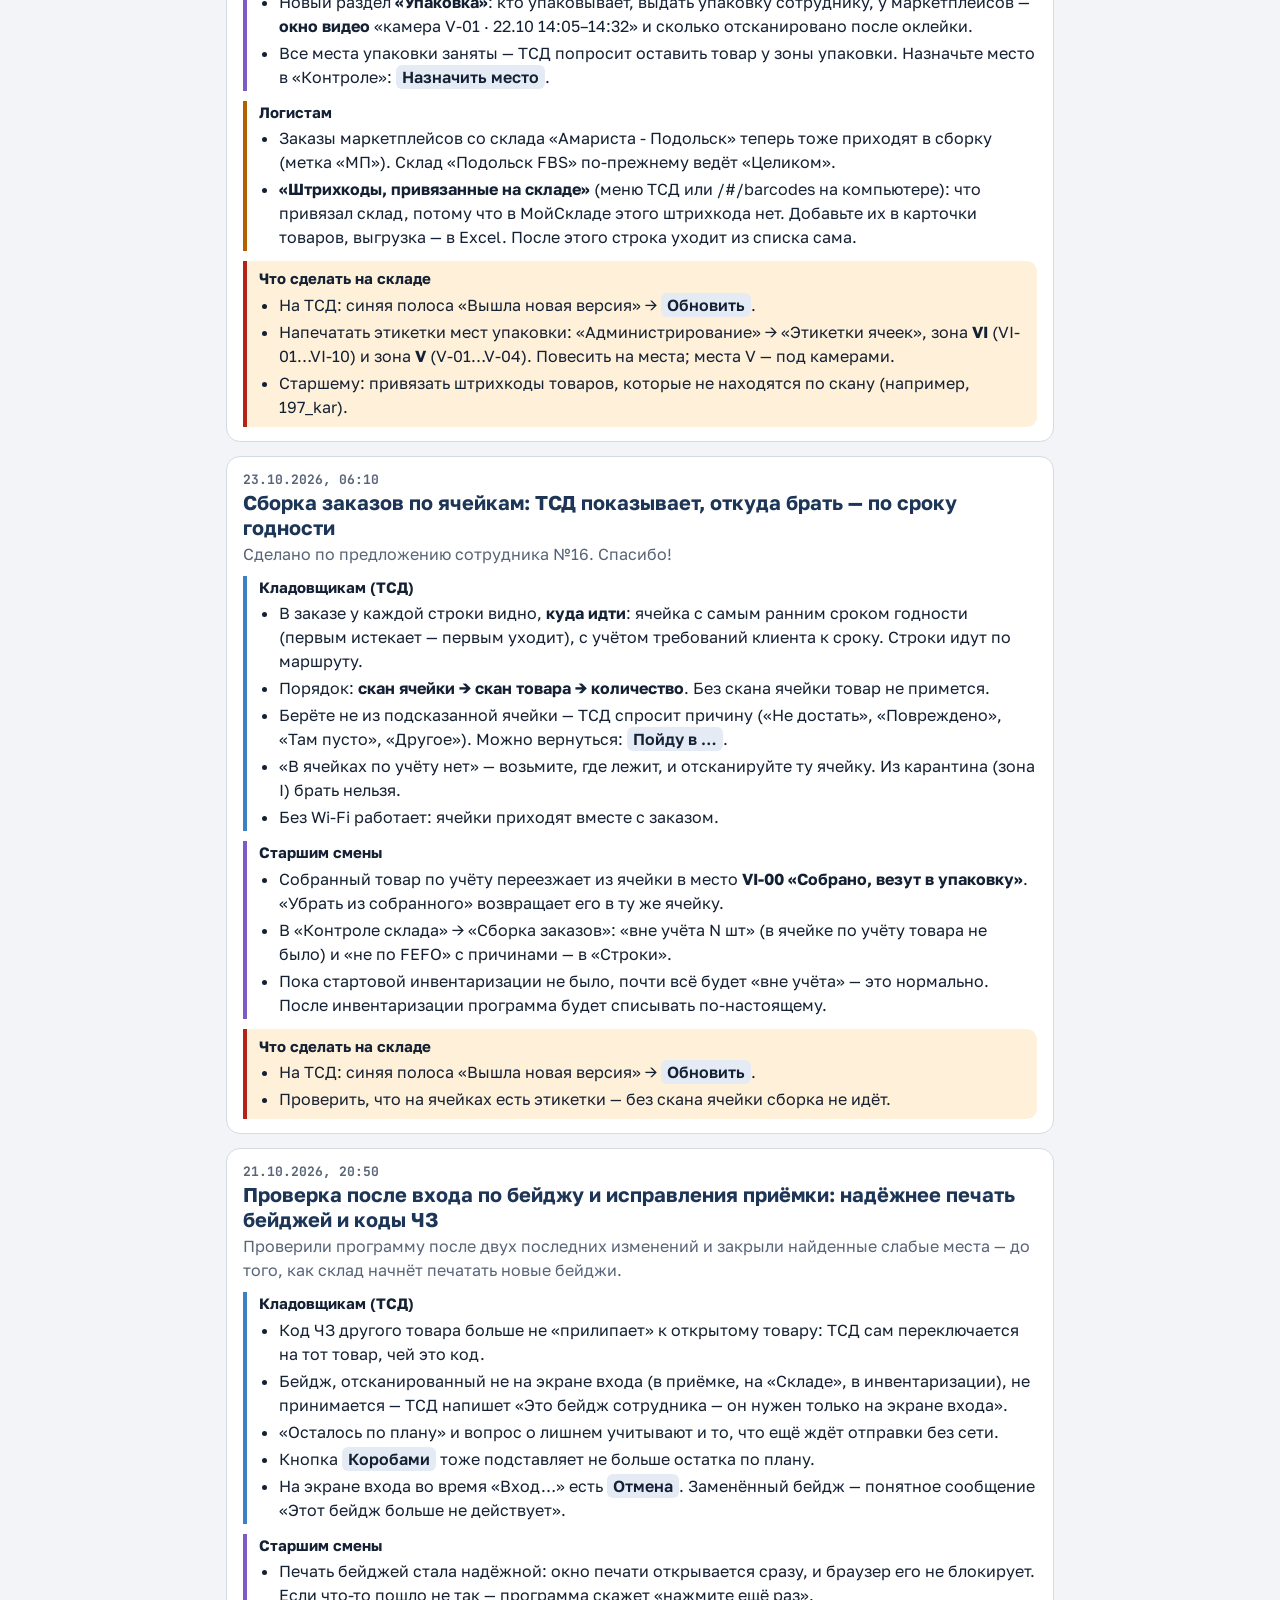
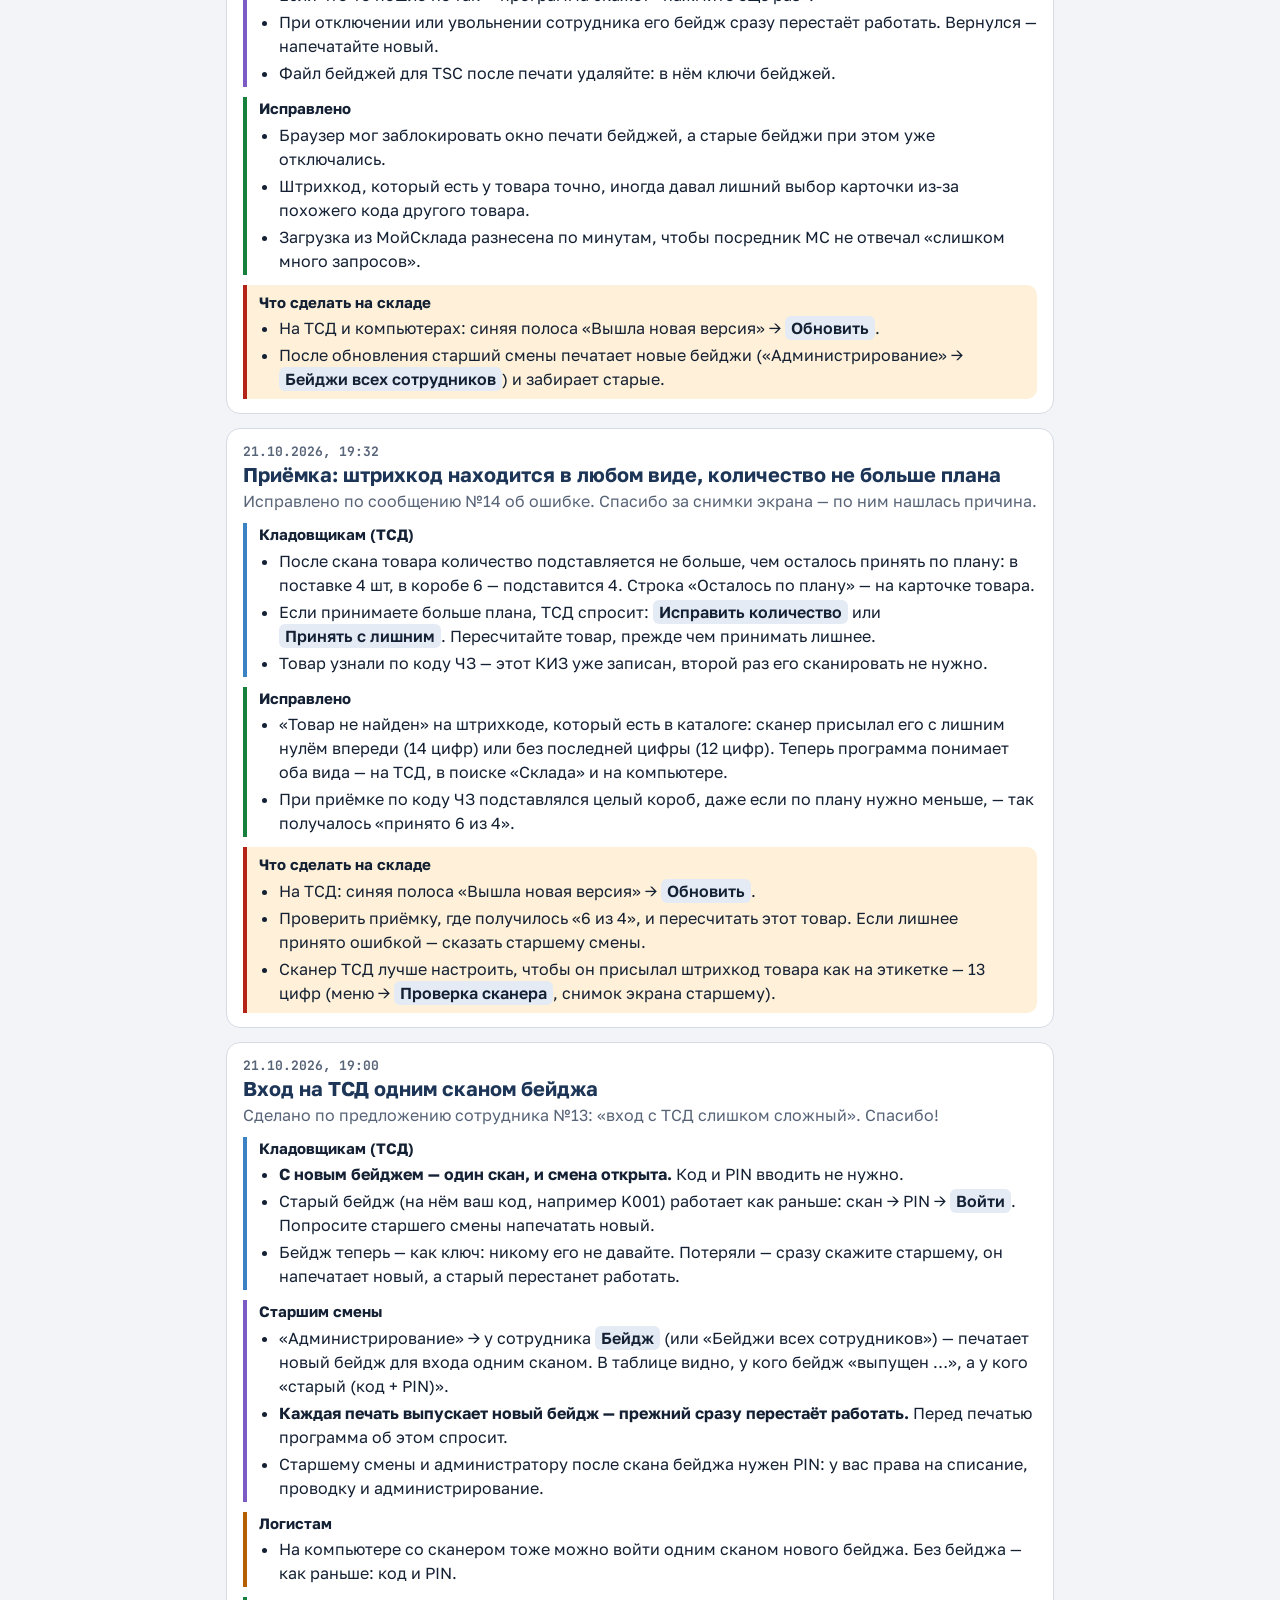
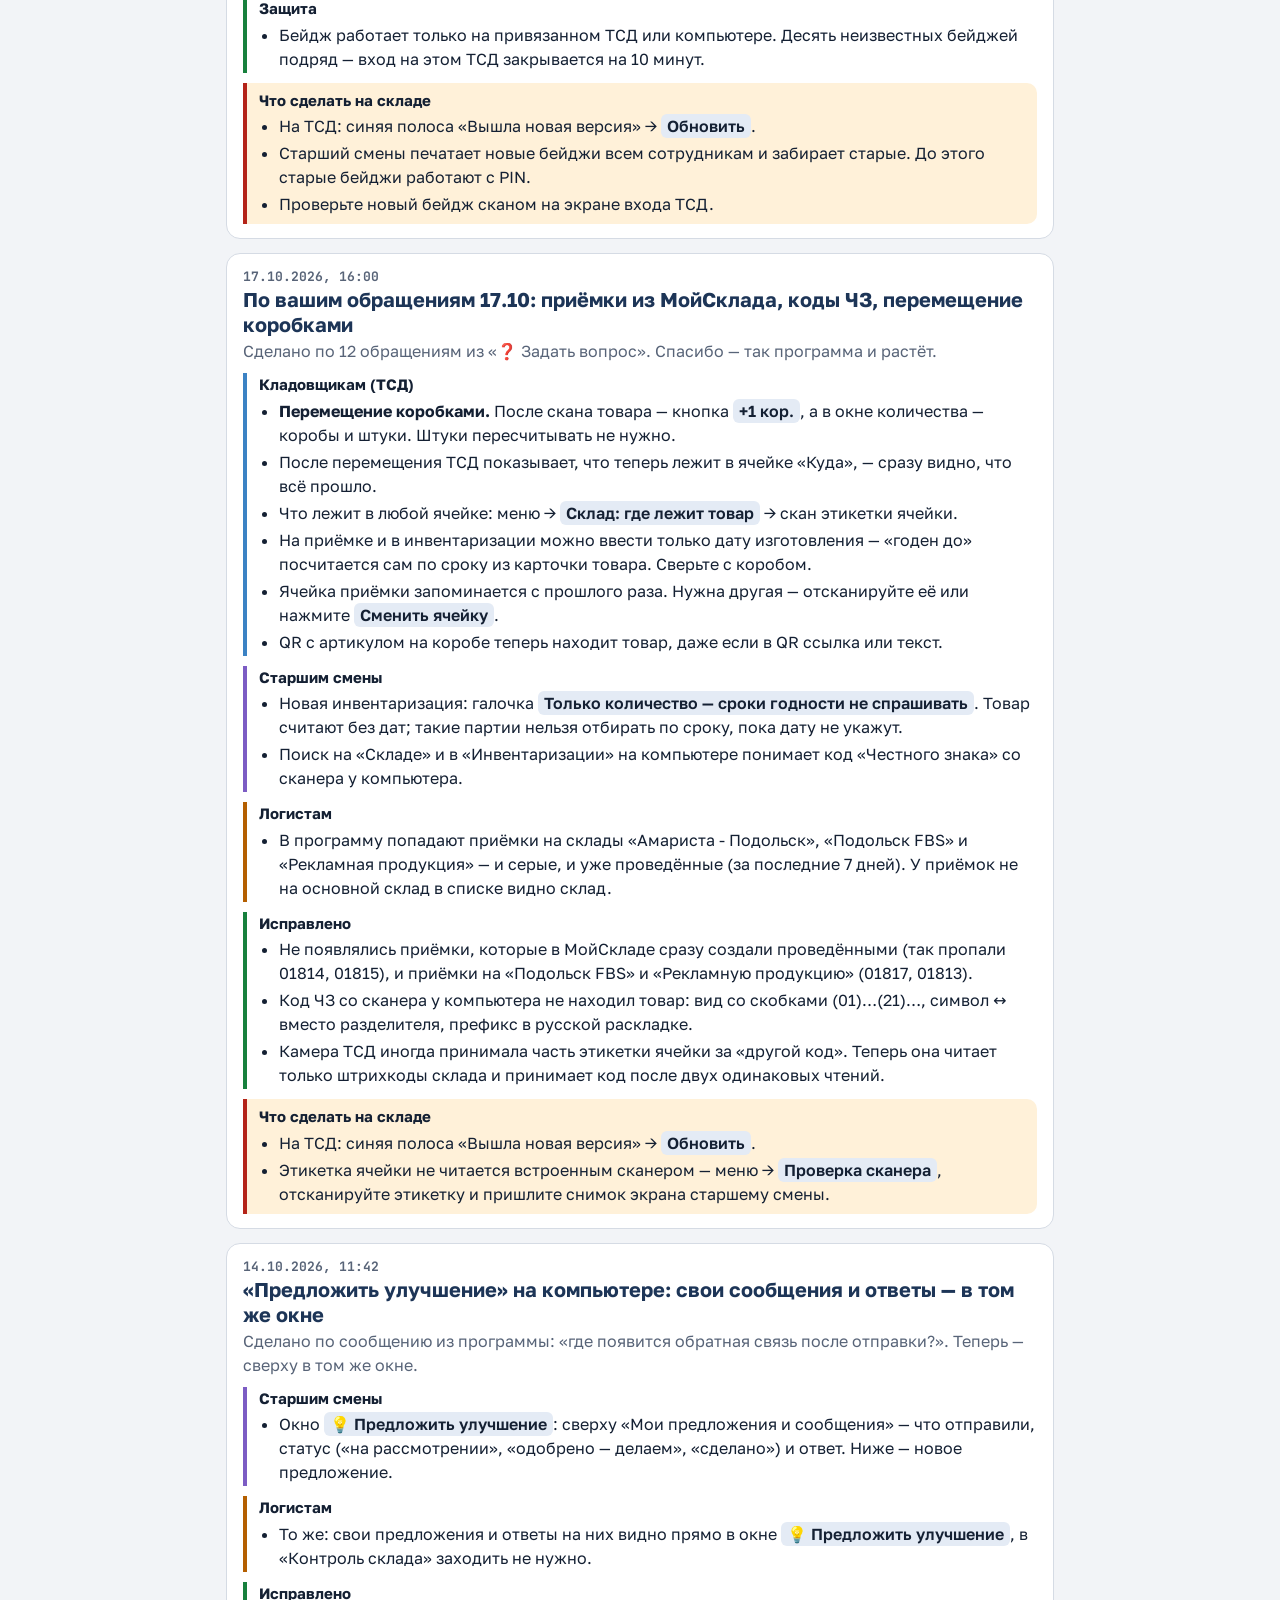
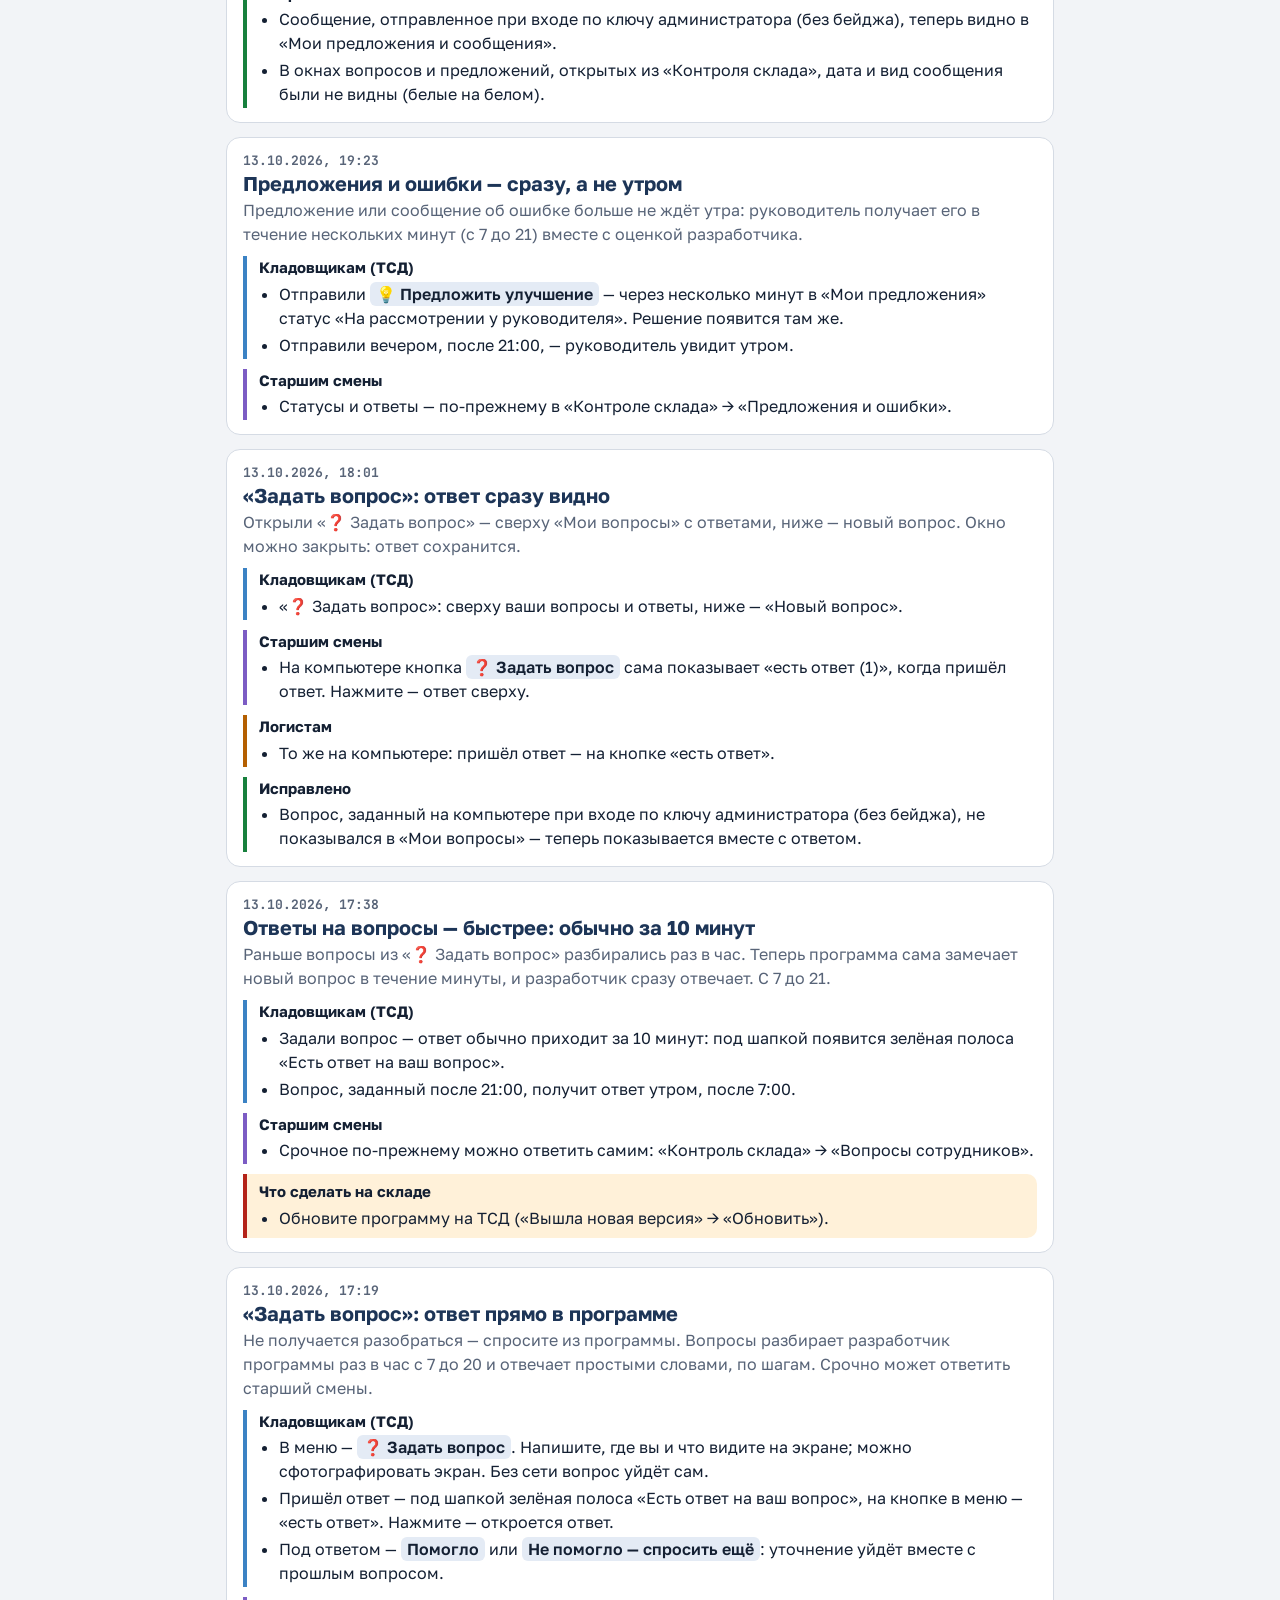
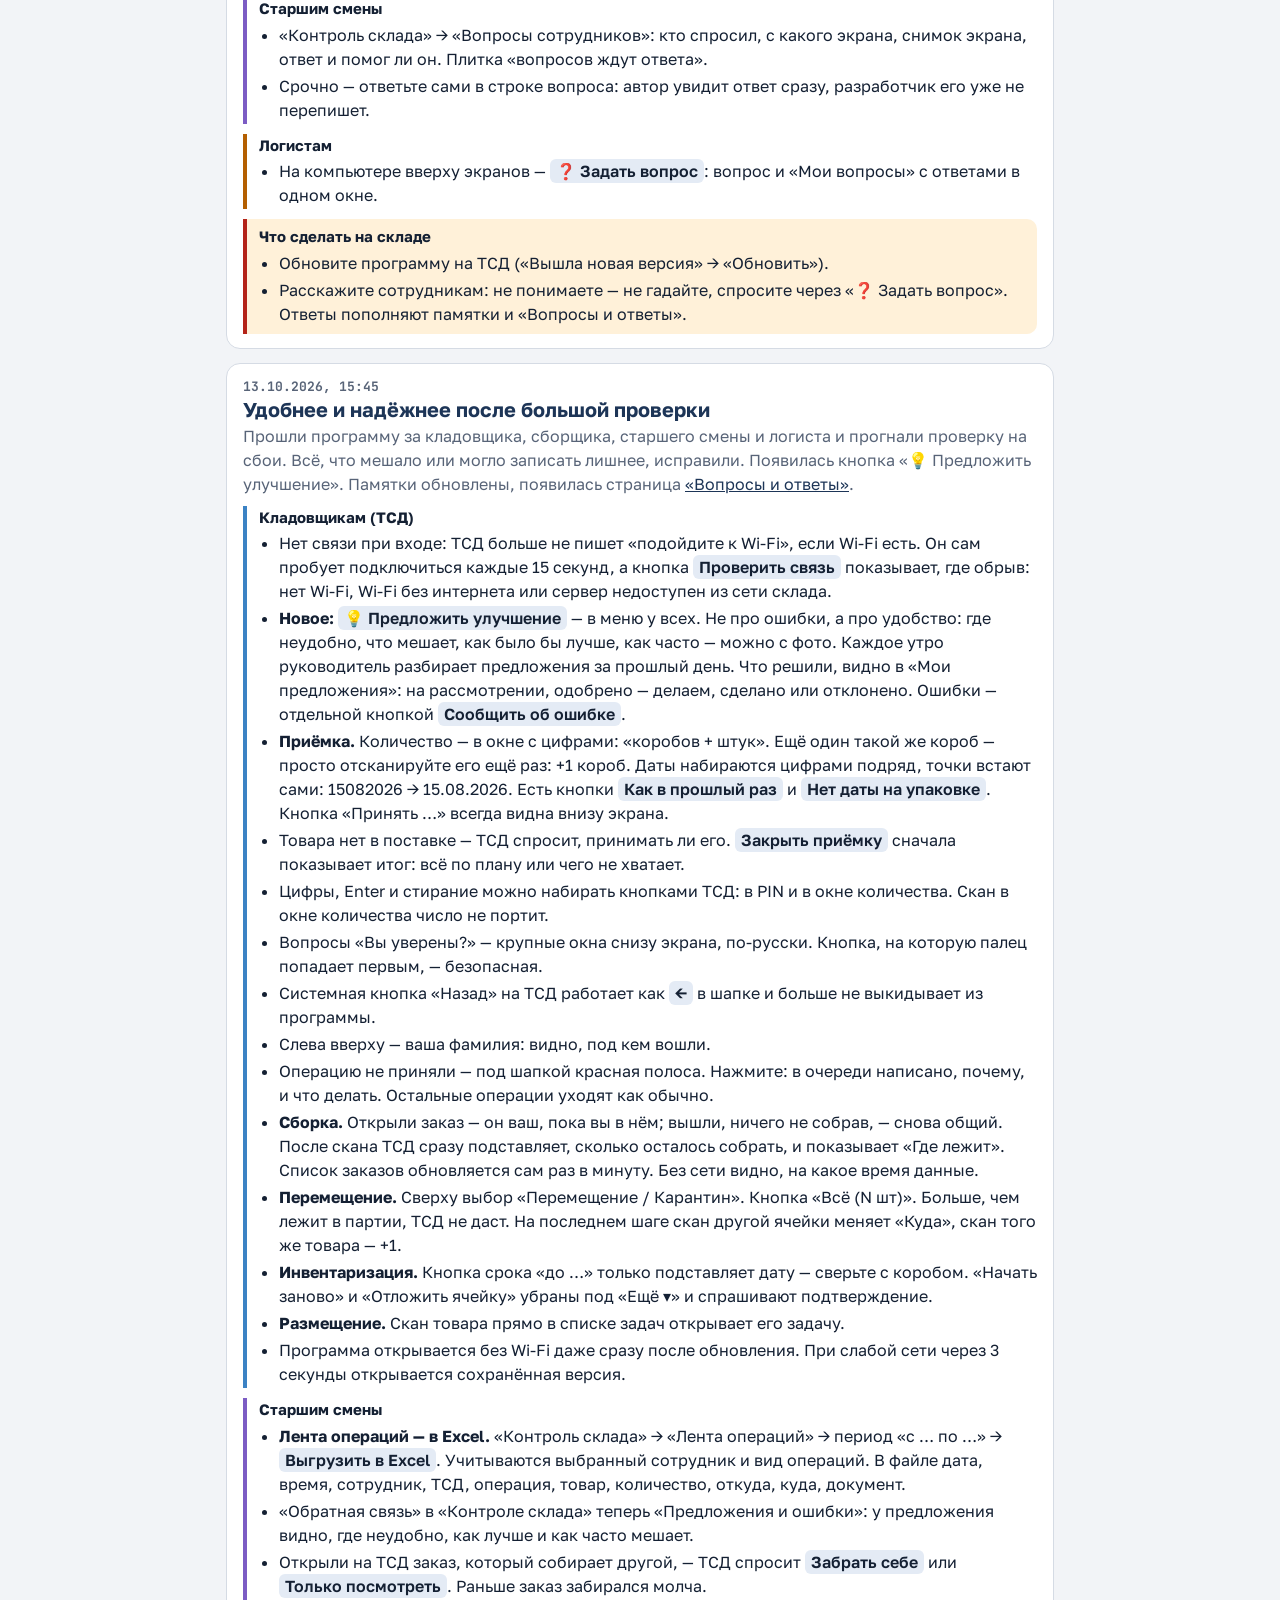
==== commit b26c1d6f: "WMS: журнал изменений 27.10, 20:06 — «?» на любом экране ТСД, задания с ТСД старшего, повреждённые э" ====
--- a/wms/changes/index.html
+++ b/wms/changes/index.html
@@ -123,9 +123,39 @@
 
   <!-- Новая запись — сюда, сверху. Класс latest — только у последней. -->
 
-  <article id="2026-10-26-buffer" class="latest">
-    <div class="rel-head">
-      <span class="date">27.10.2026, 19:53<span class="new">новое</span></span>
+  <article id="2026-10-27-tsd-tasks" class="latest">
+    <div class="rel-head">
+      <span class="date">27.10.2026, 20:06<span class="new">новое</span></span>
+      <h2>«?» на любом экране ТСД, задания с ТСД старшего, повреждённые этикетки</h2>
+      <p class="lead">Сделано по предложениям №34, №36, №38, №39 и №40.</p>
+    </div>
+    <section class="who tsd">
+      <h3>Кладовщикам (ТСД)</h3>
+      <ul>
+        <li>В шапке ТСД — кнопка <span class="k">?</span>. Вопрос, предложение или ошибку можно отправить с любого экрана: окно откроется поверх, приёмка, сборка или перемещение не закроются. Ответ придёт в меню, как раньше.</li>
+        <li>Этикетка ячейки оборвана или не читается — в «Инвентаризации» (карточка ячейки) или «Перемещении» нажмите <span class="k">Этикетка … повреждена</span>. Ячейка попадёт в список на перепечатку, старший напечатает новую. Без связи отметка уйдёт позже сама.</li>
+      </ul>
+    </section>
+    <section class="who lead-role">
+      <h3>Старшим смены</h3>
+      <ul>
+        <li>На ТСД в меню — <span class="k">Задания смены</span>: сборка, упаковка и размещение. У каждого задания список «кому» — выдайте или переназначьте прямо с ТСД. Порядок очереди программа держит сама, выданное идёт у сотрудника первым.</li>
+        <li>«Администрирование» → «Этикетки на перепечатку»: <span class="k">Подставить коды для печати</span> → <span class="k">Файл для принтера</span> → наклейте → <span class="k">Напечатаны — убрать из списка</span>.</li>
+        <li>«Отгрузка»: отметили упакованные заказы — внизу экрана полоса «Отмечено N → рейс → <span class="k">Добавить в рейс</span>». Прокручивать к рейсам не нужно.</li>
+        <li>«💡 Предложить улучшение» на компьютере: после отправки форма сразу пустая — можно написать следующее, не закрывая окно.</li>
+      </ul>
+    </section>
+    <section class="who todo">
+      <h3>Что сделать на складе</h3>
+      <ul>
+        <li>На ТСД: синяя полоса «Вышла новая версия» → <span class="k">Обновить</span>.</li>
+      </ul>
+    </section>
+  </article>
+
+  <article id="2026-10-26-buffer">
+    <div class="rel-head">
+      <span class="date">27.10.2026, 19:53</span>
       <h2>Приёмка: буфер под фуру, расхождение — через старшего, паллета сразу на размещение</h2>
       <p class="lead">Сделано по предложениям №19, №35 и №37: у приёмки своя зона — буфер на 33 паллеты, одна фура. Приёмку с расхождением подтверждает старший смены. Принятую паллету можно отдать на размещение, не дожидаясь закрытия приёмки.</p>
     </div>
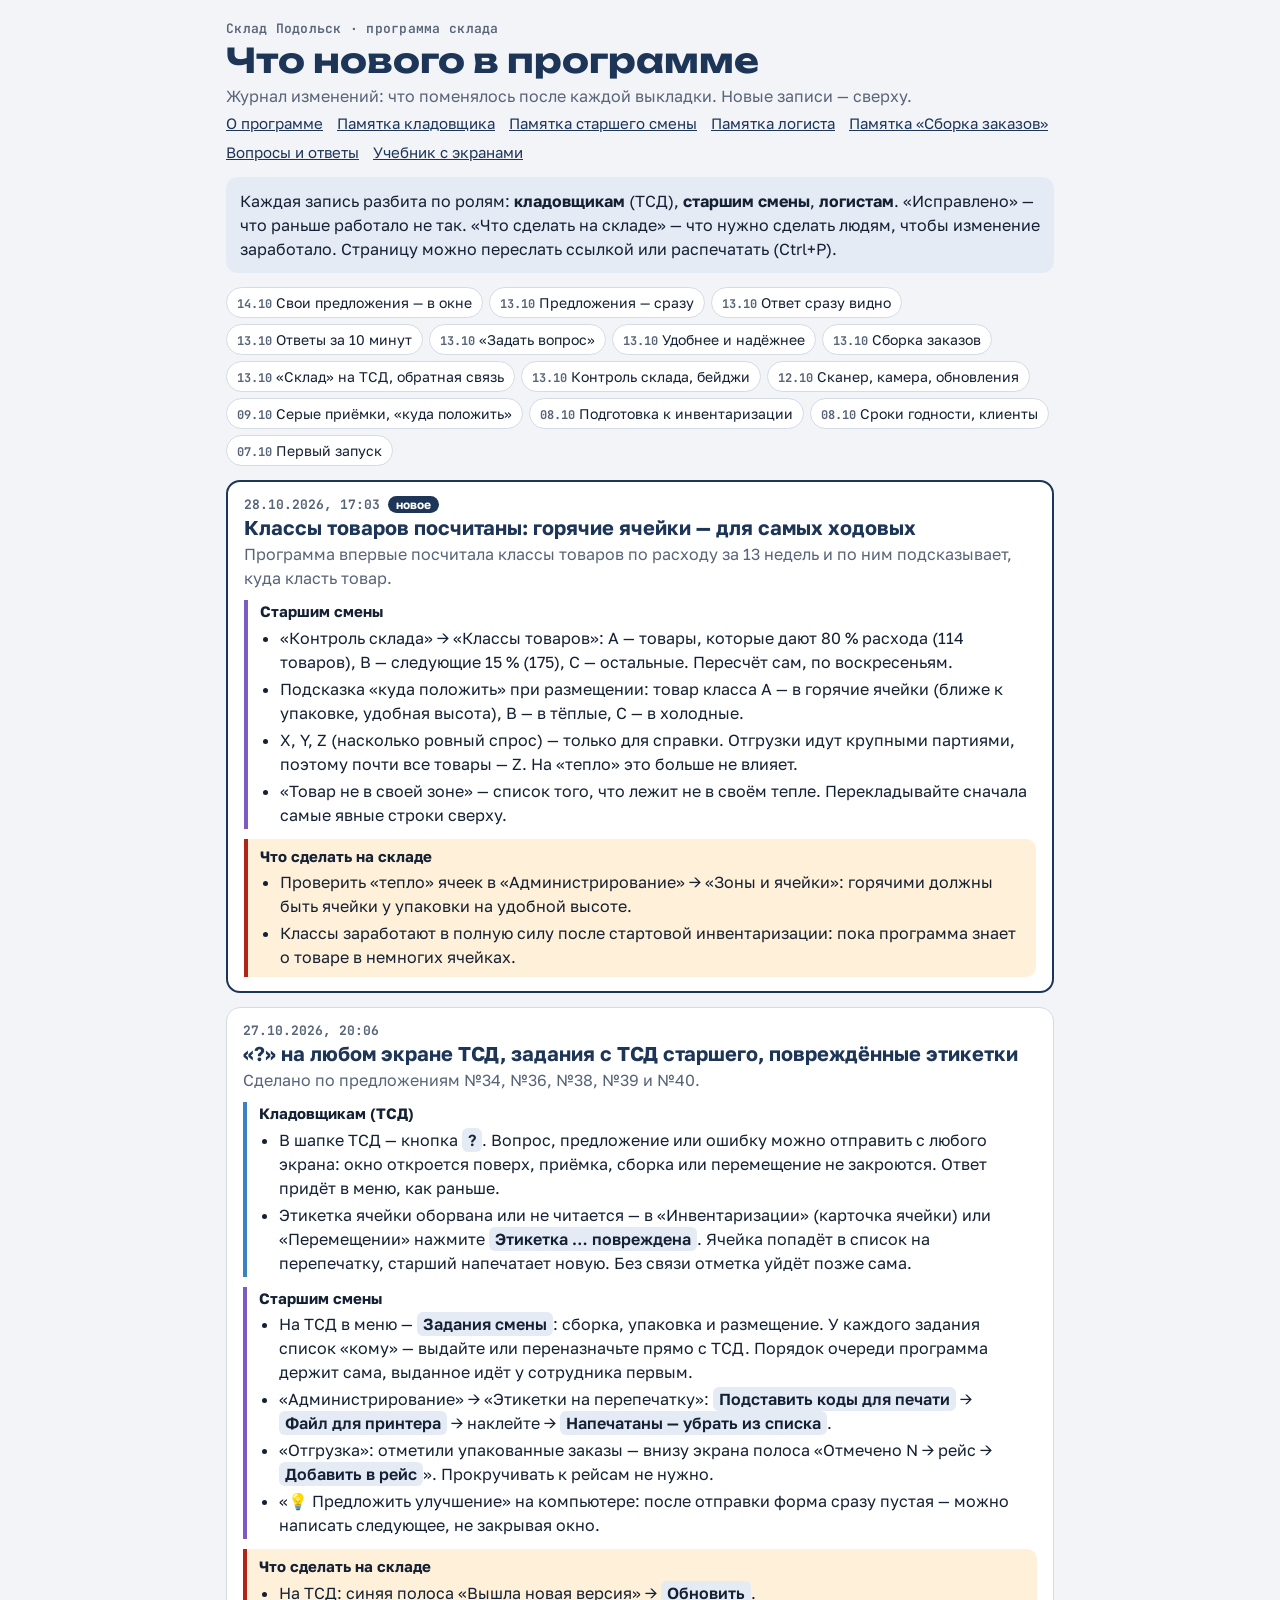
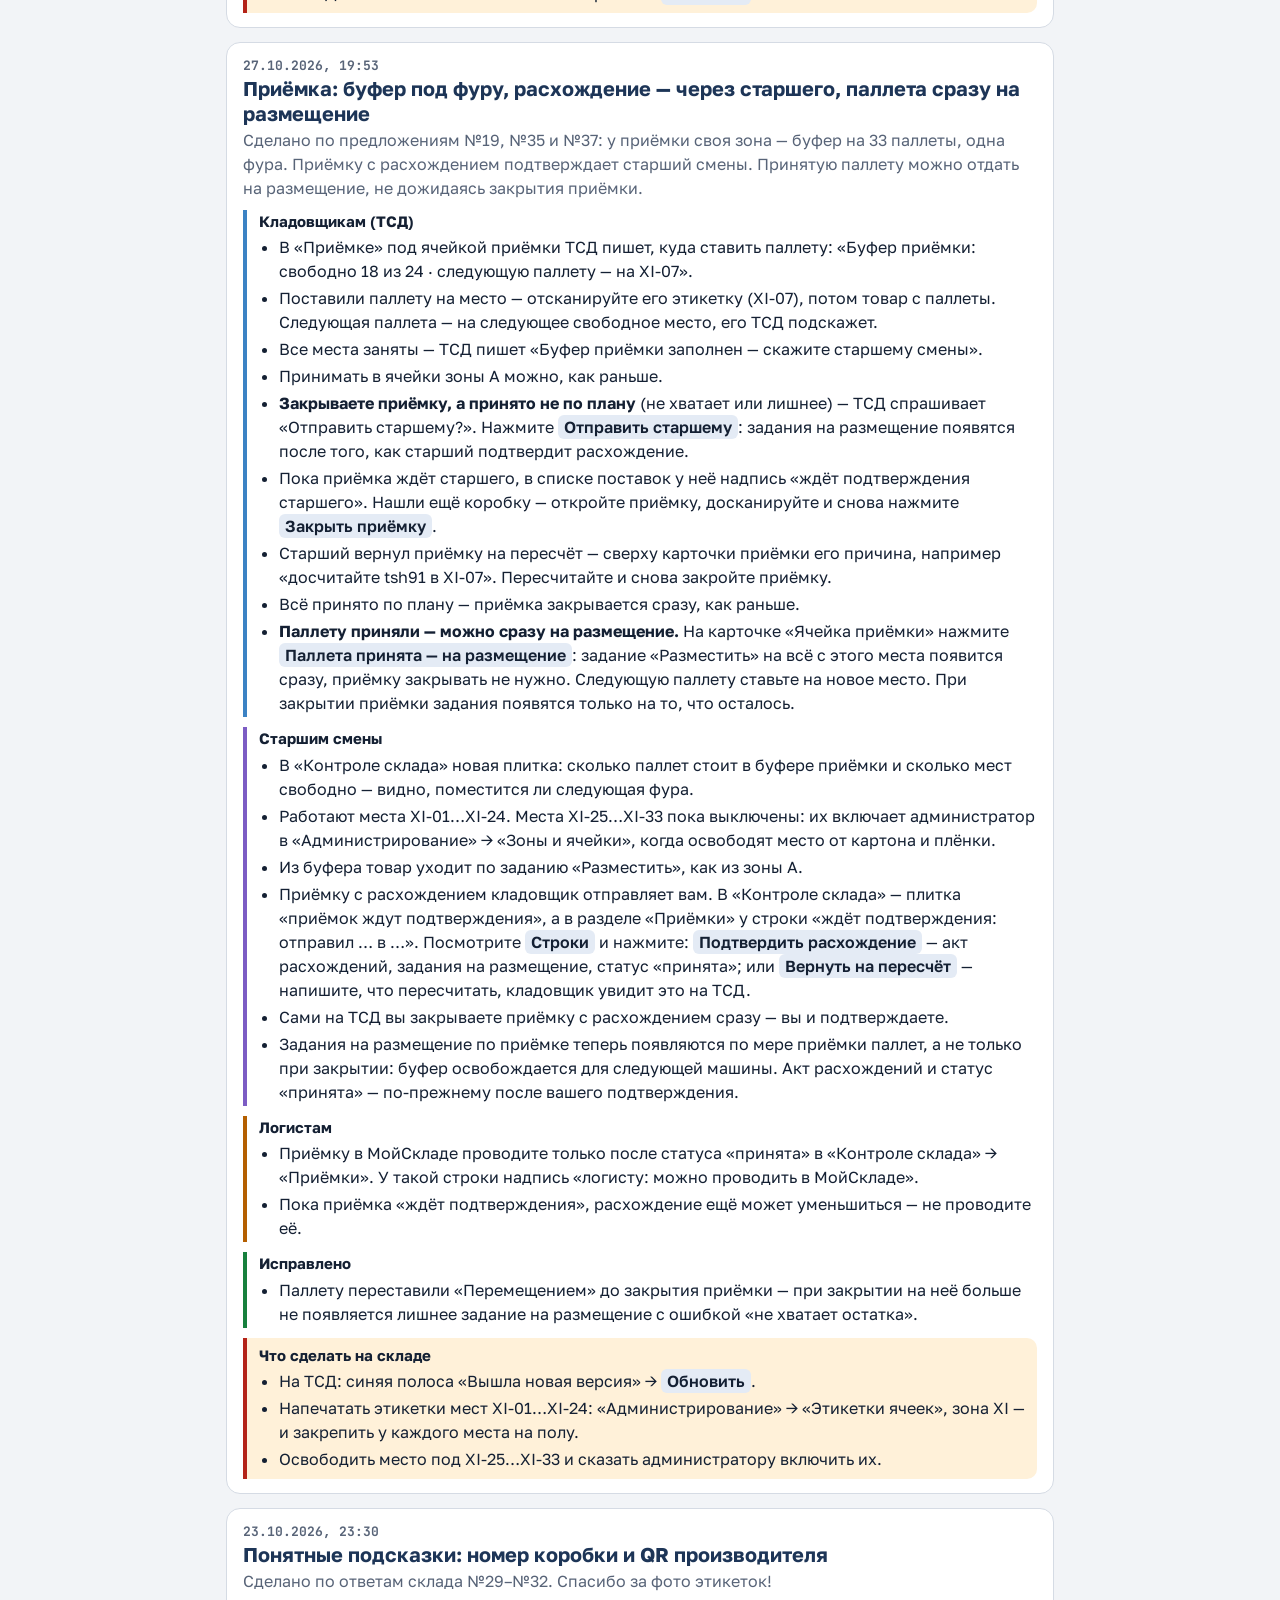
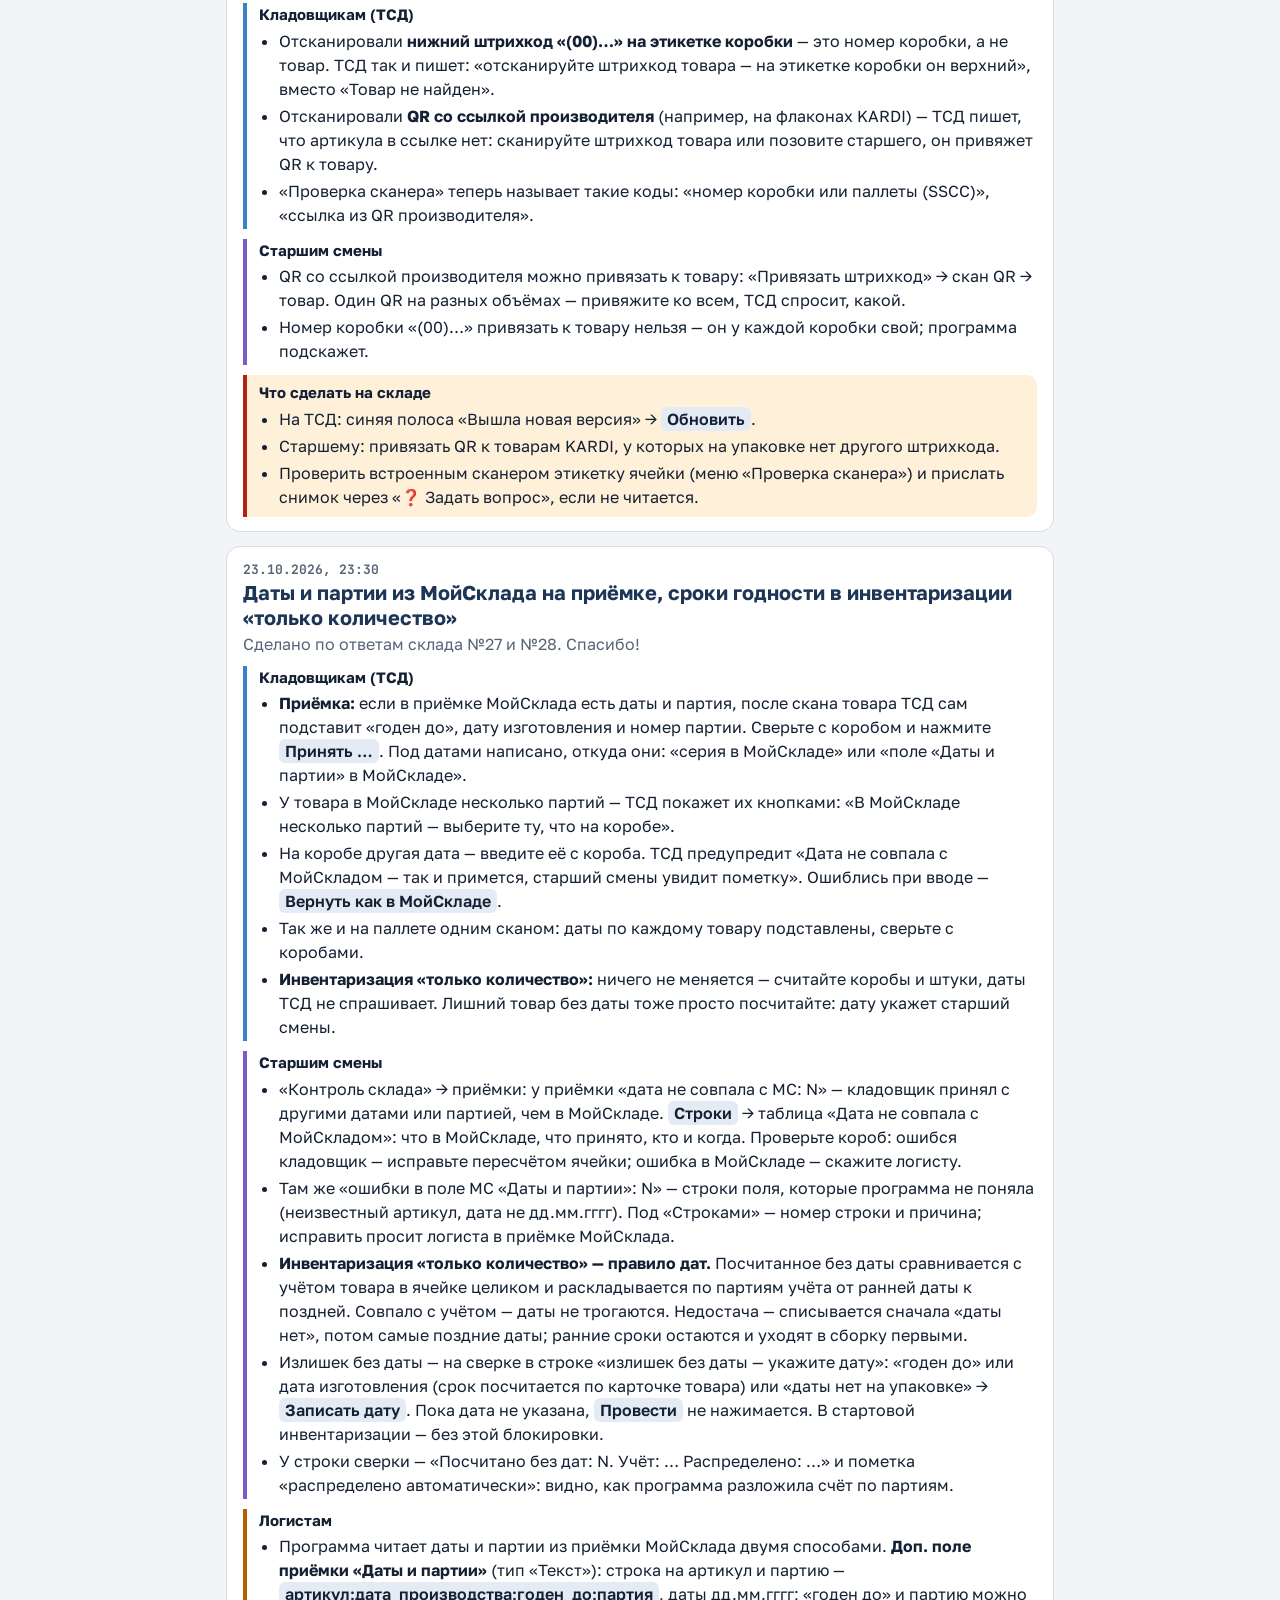
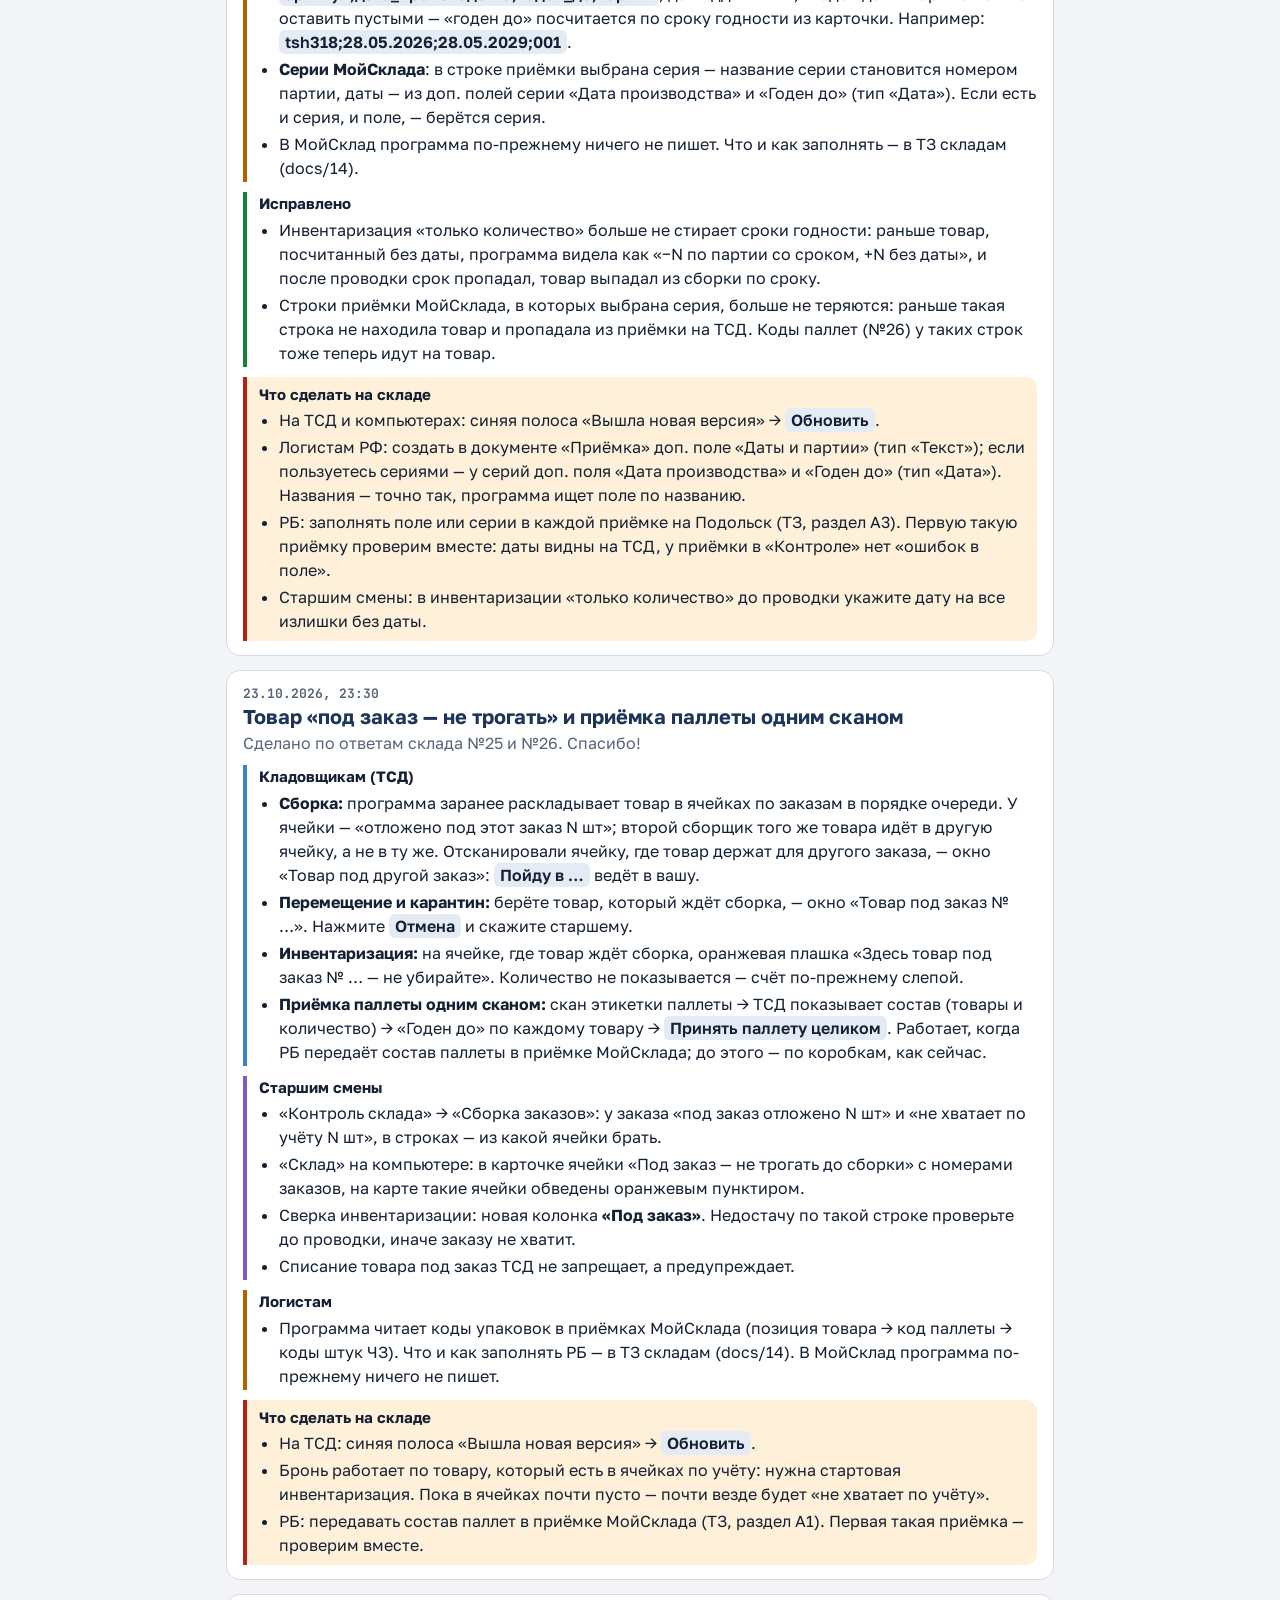
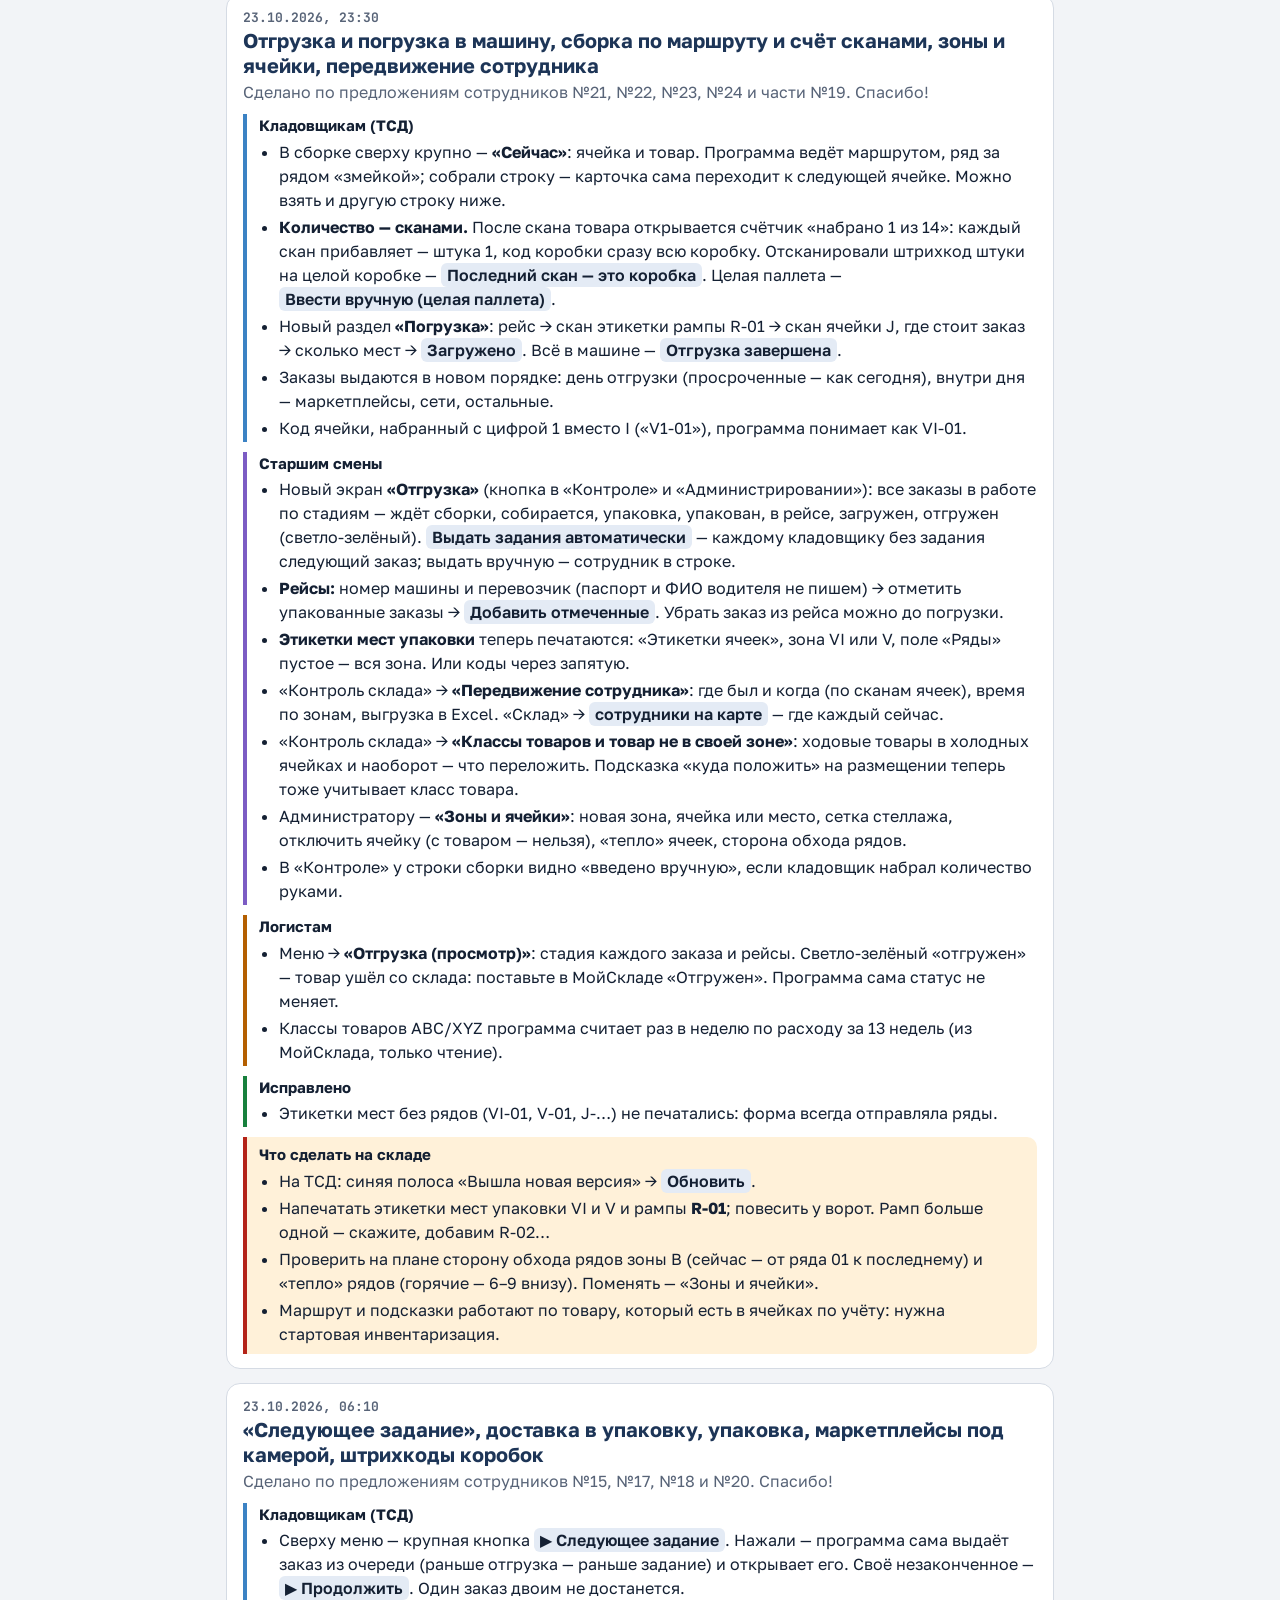
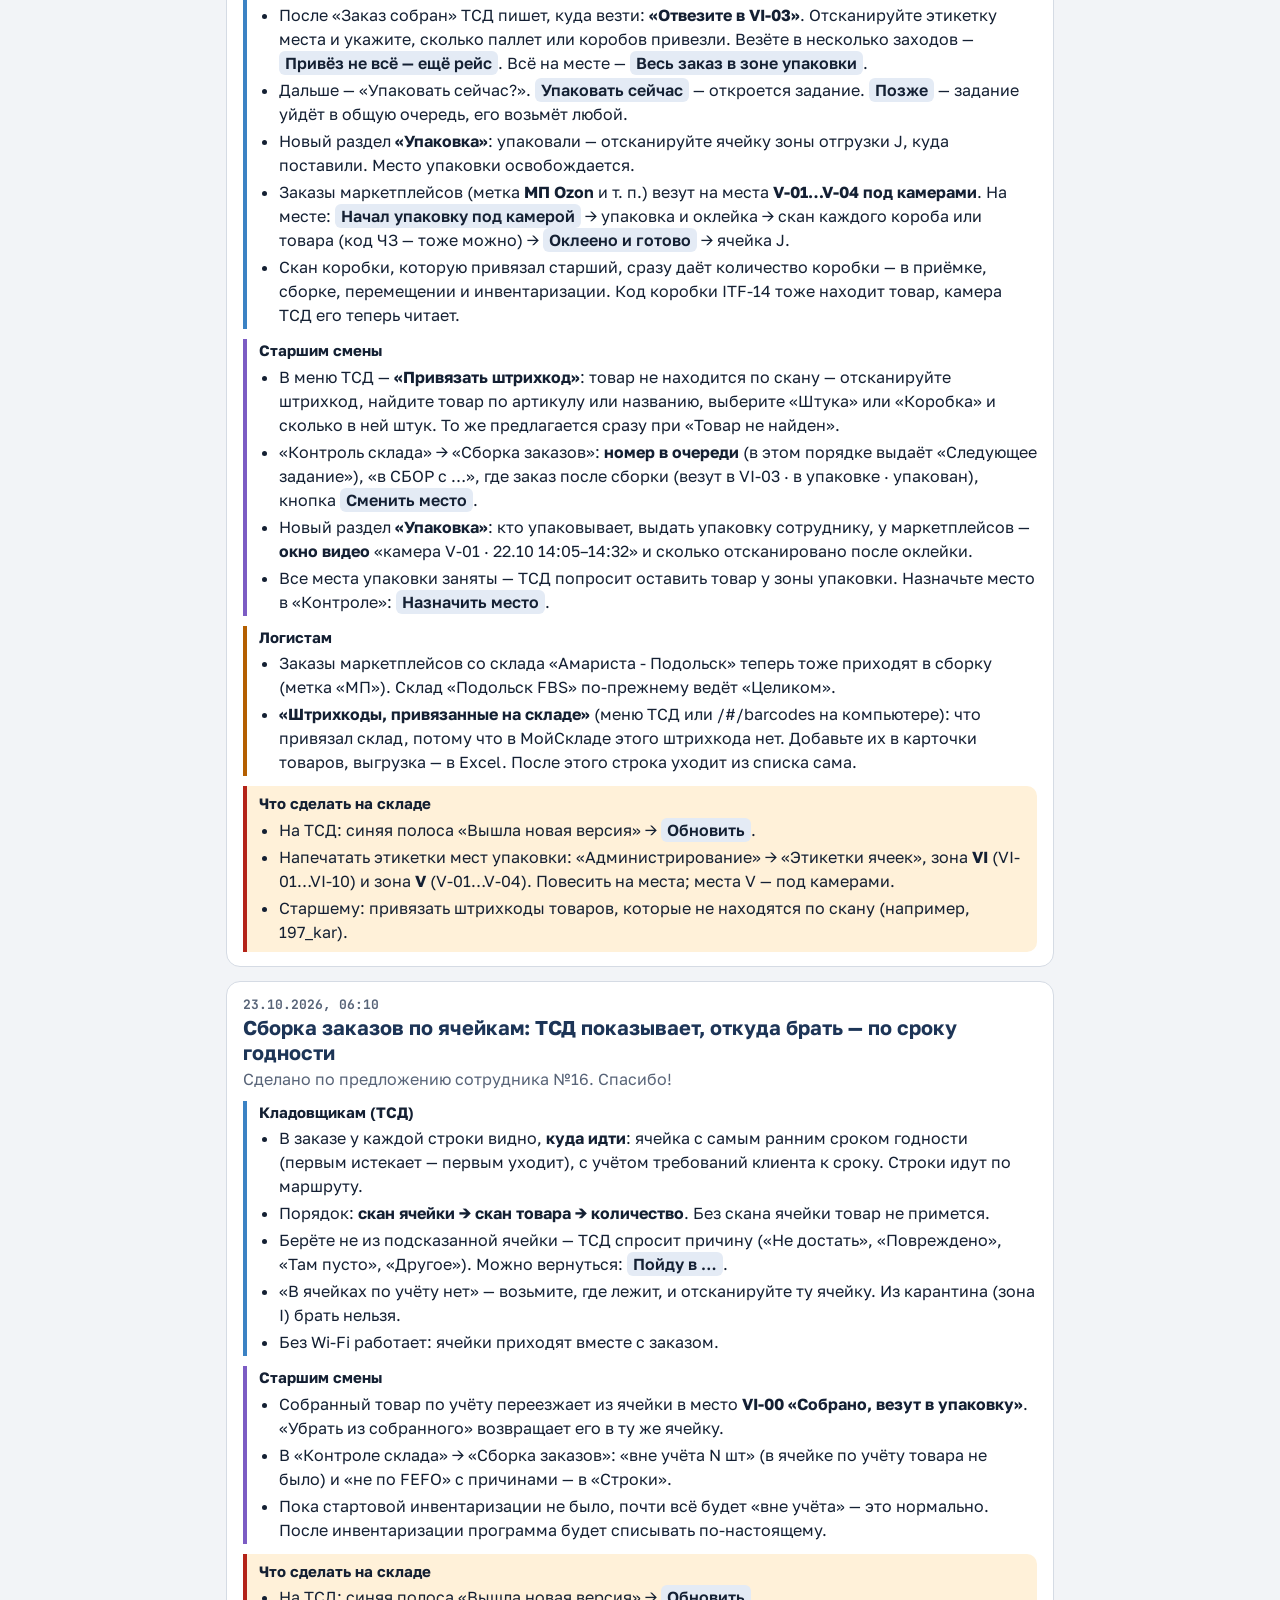
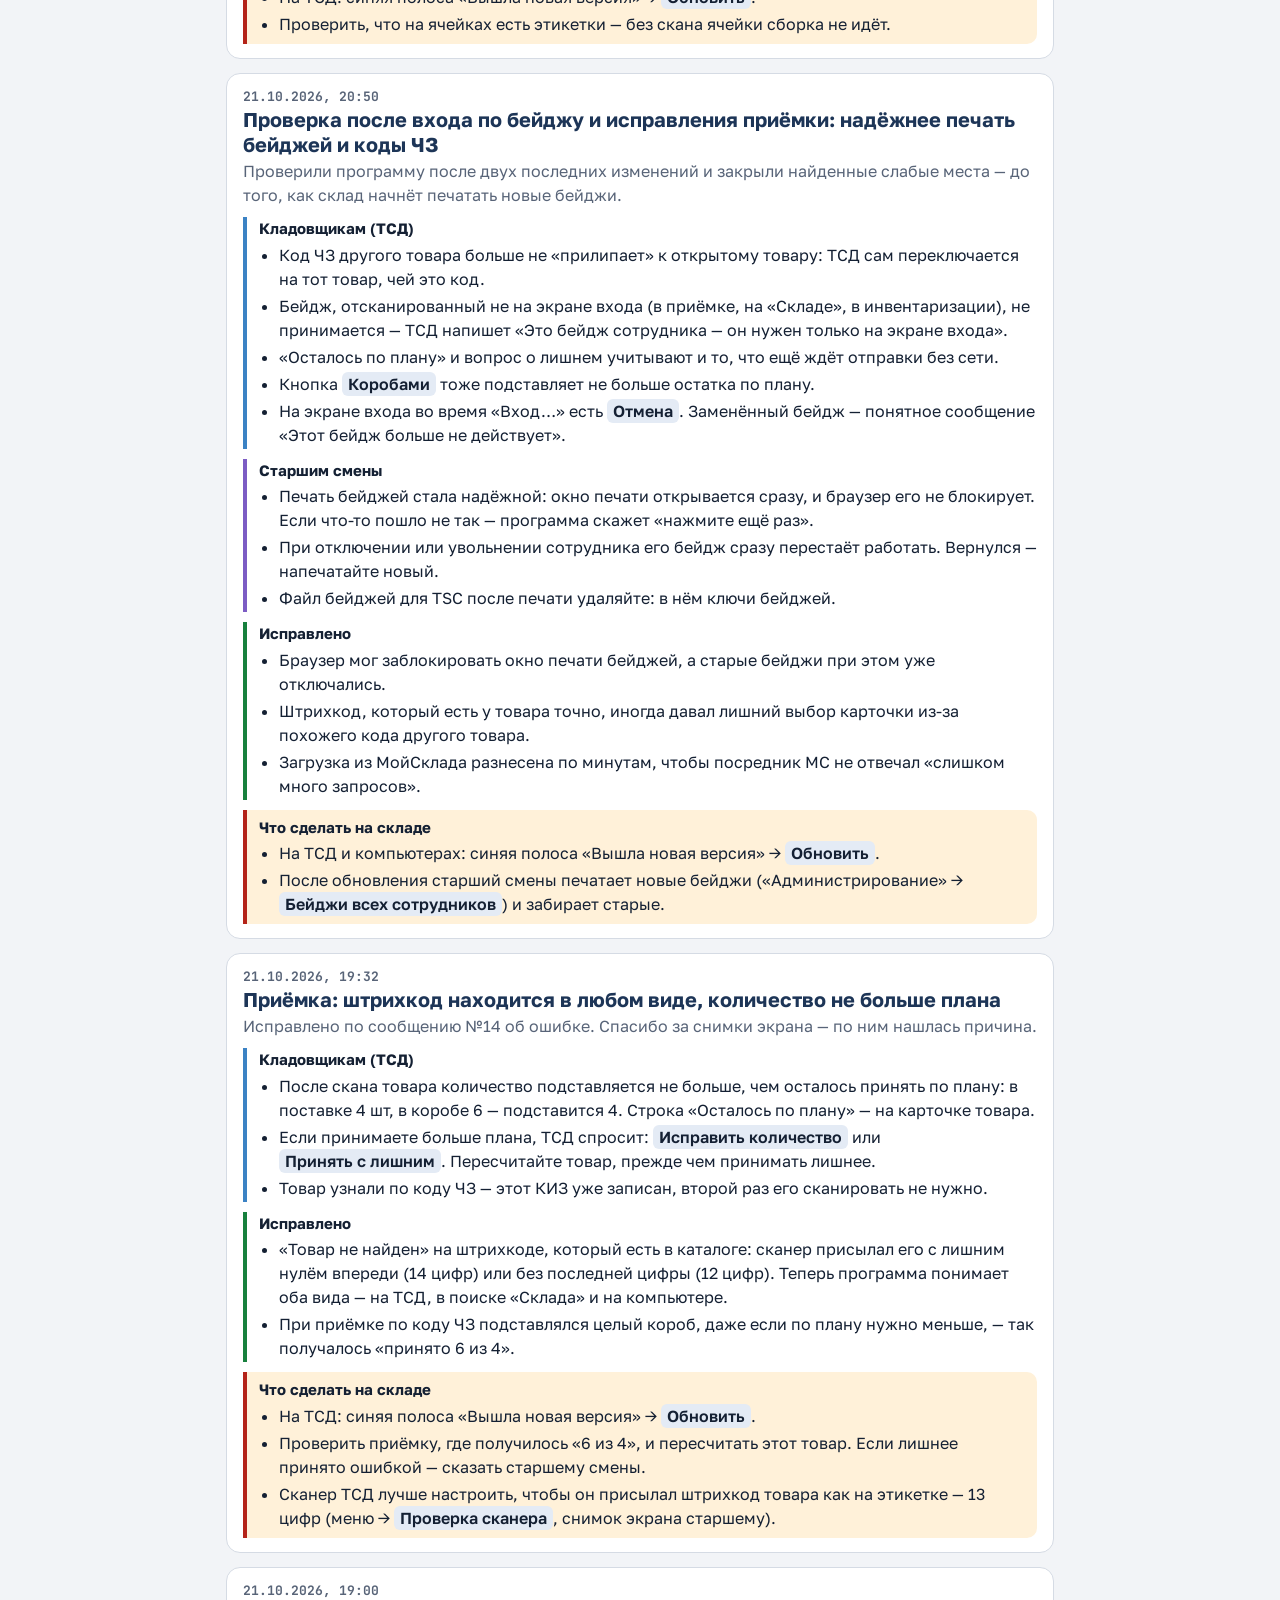
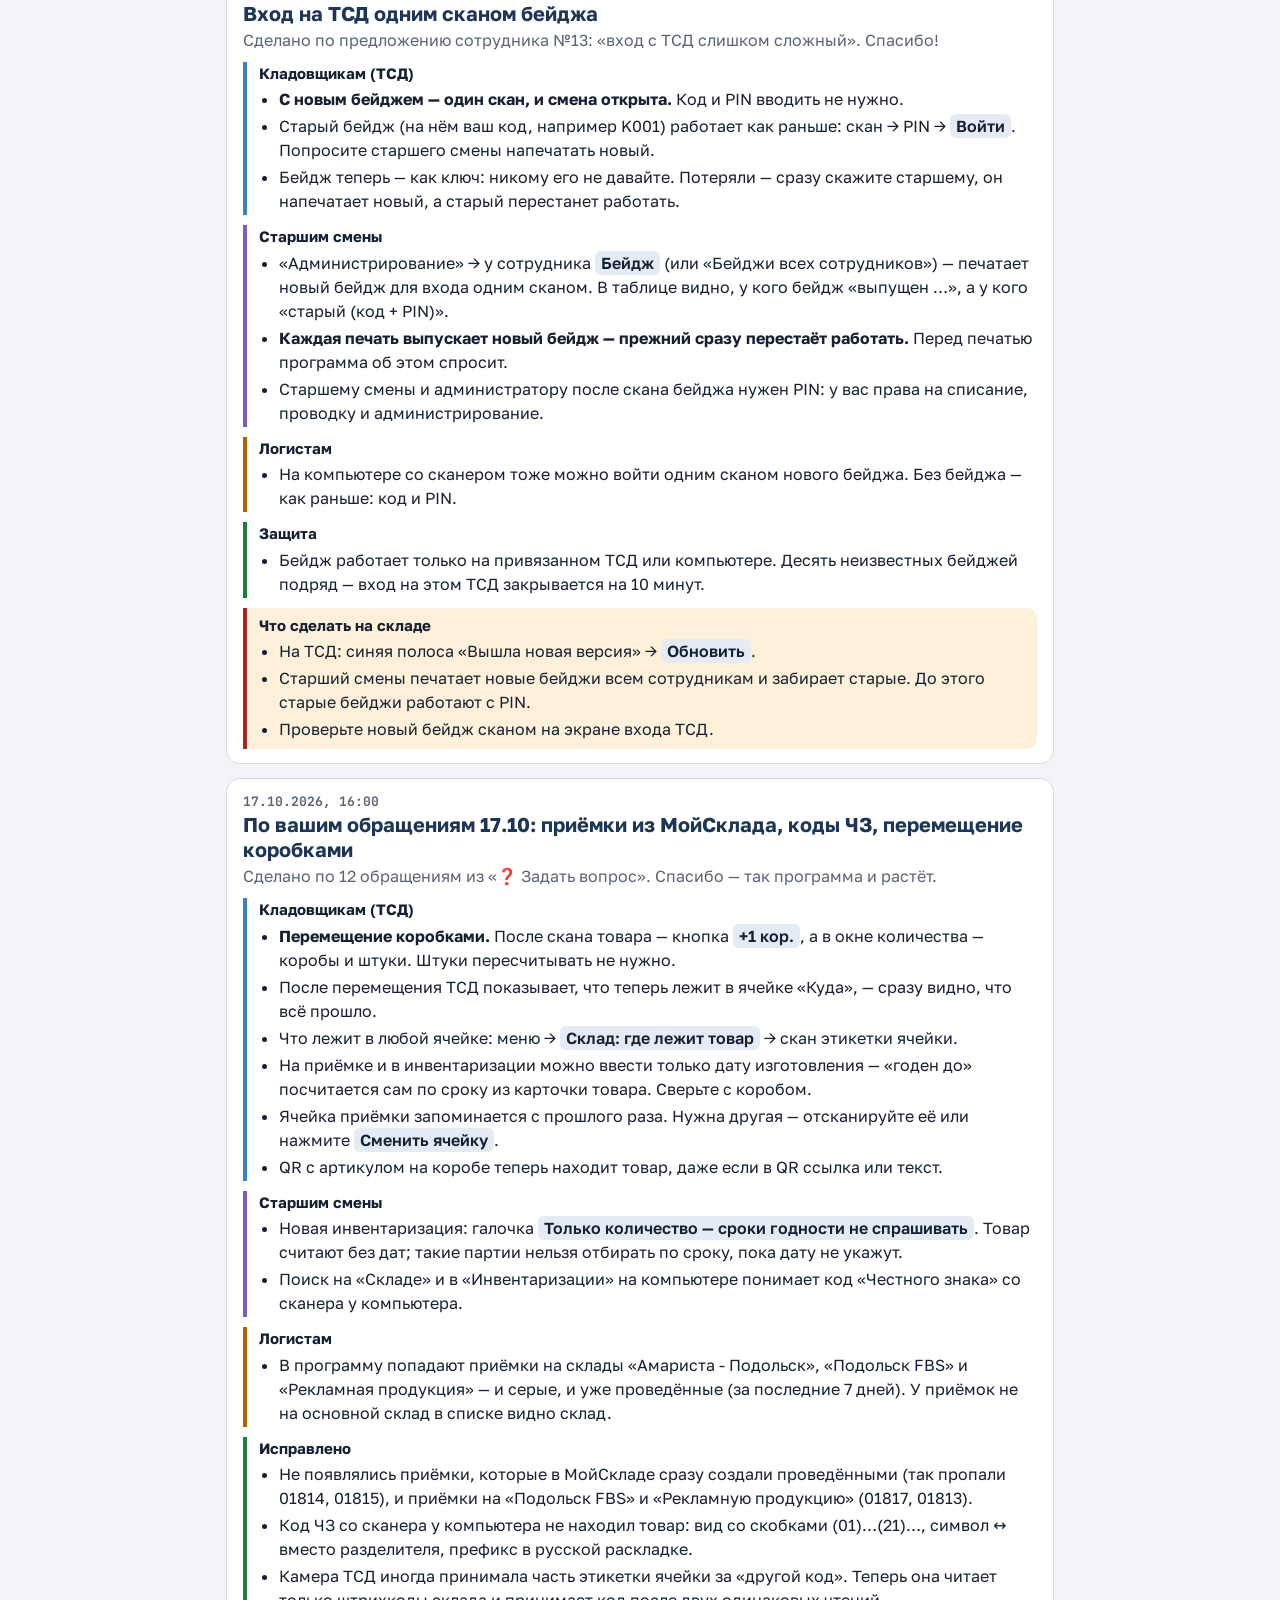
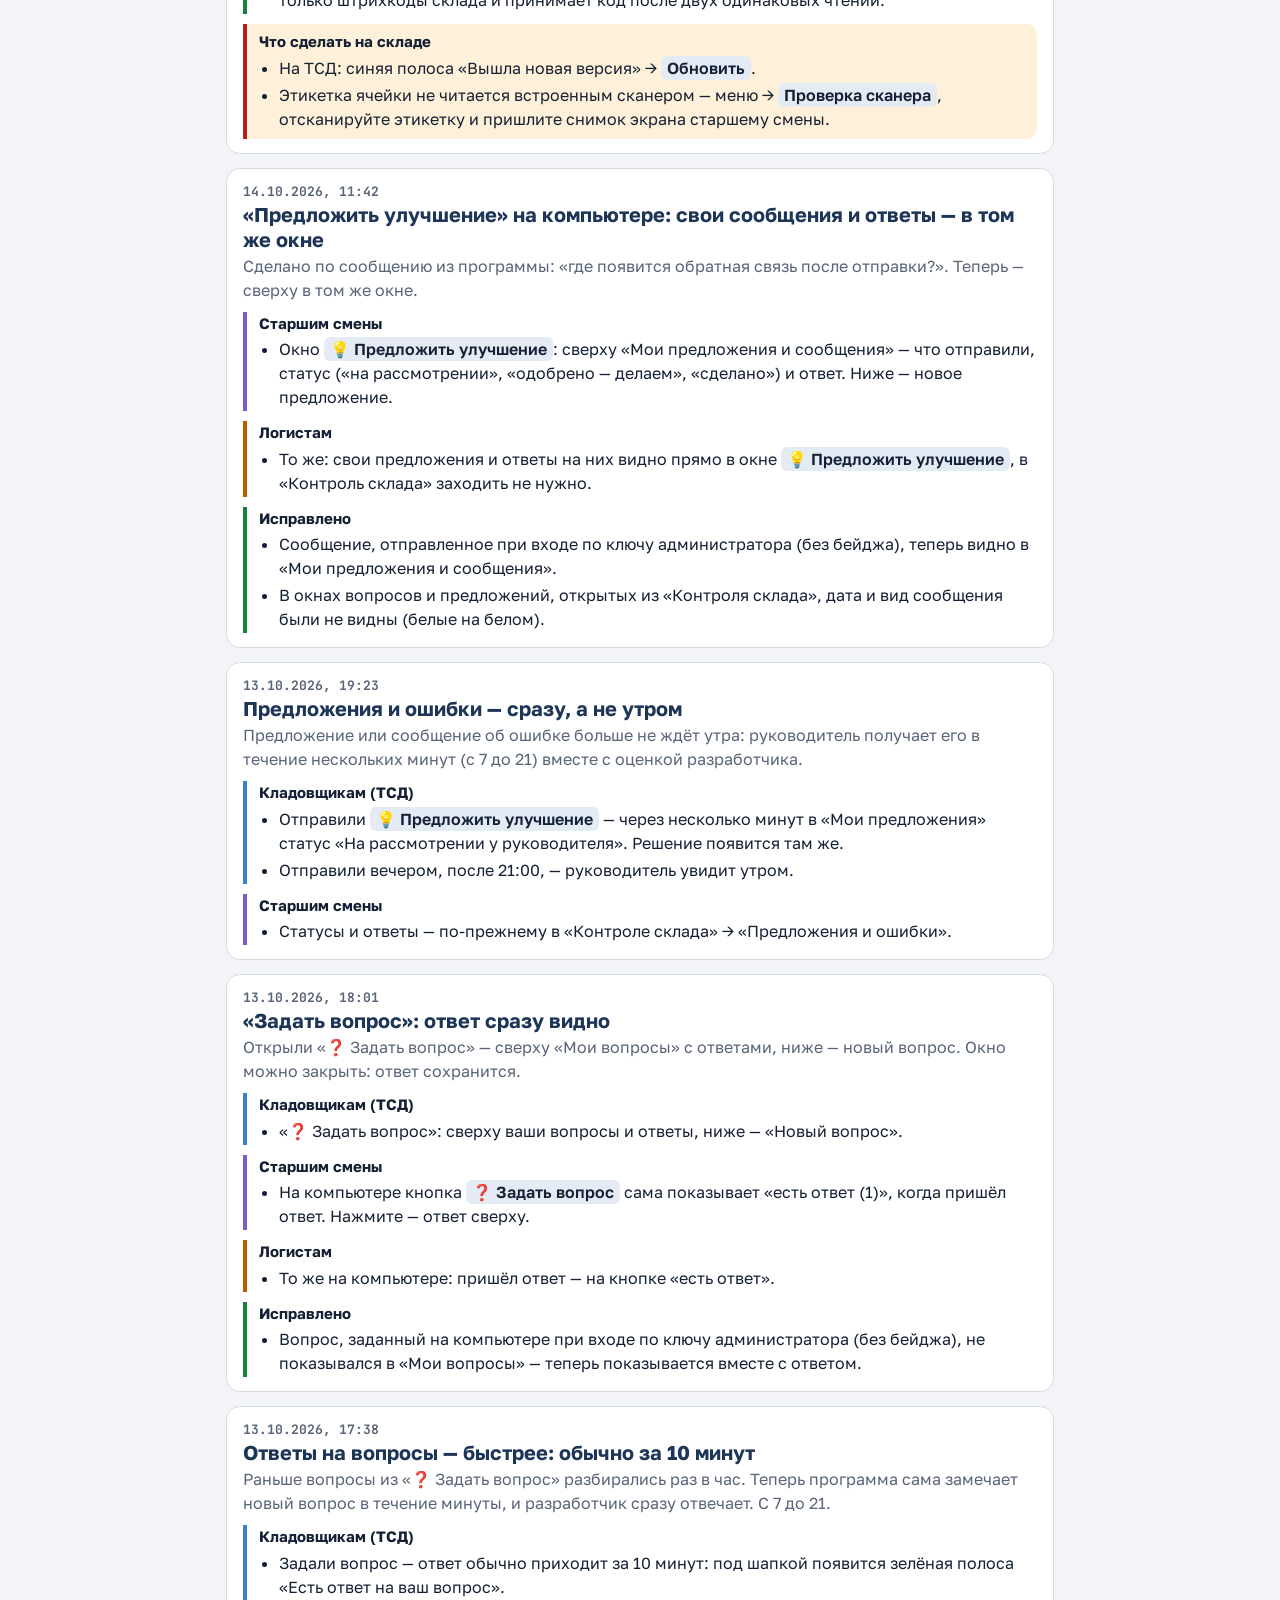
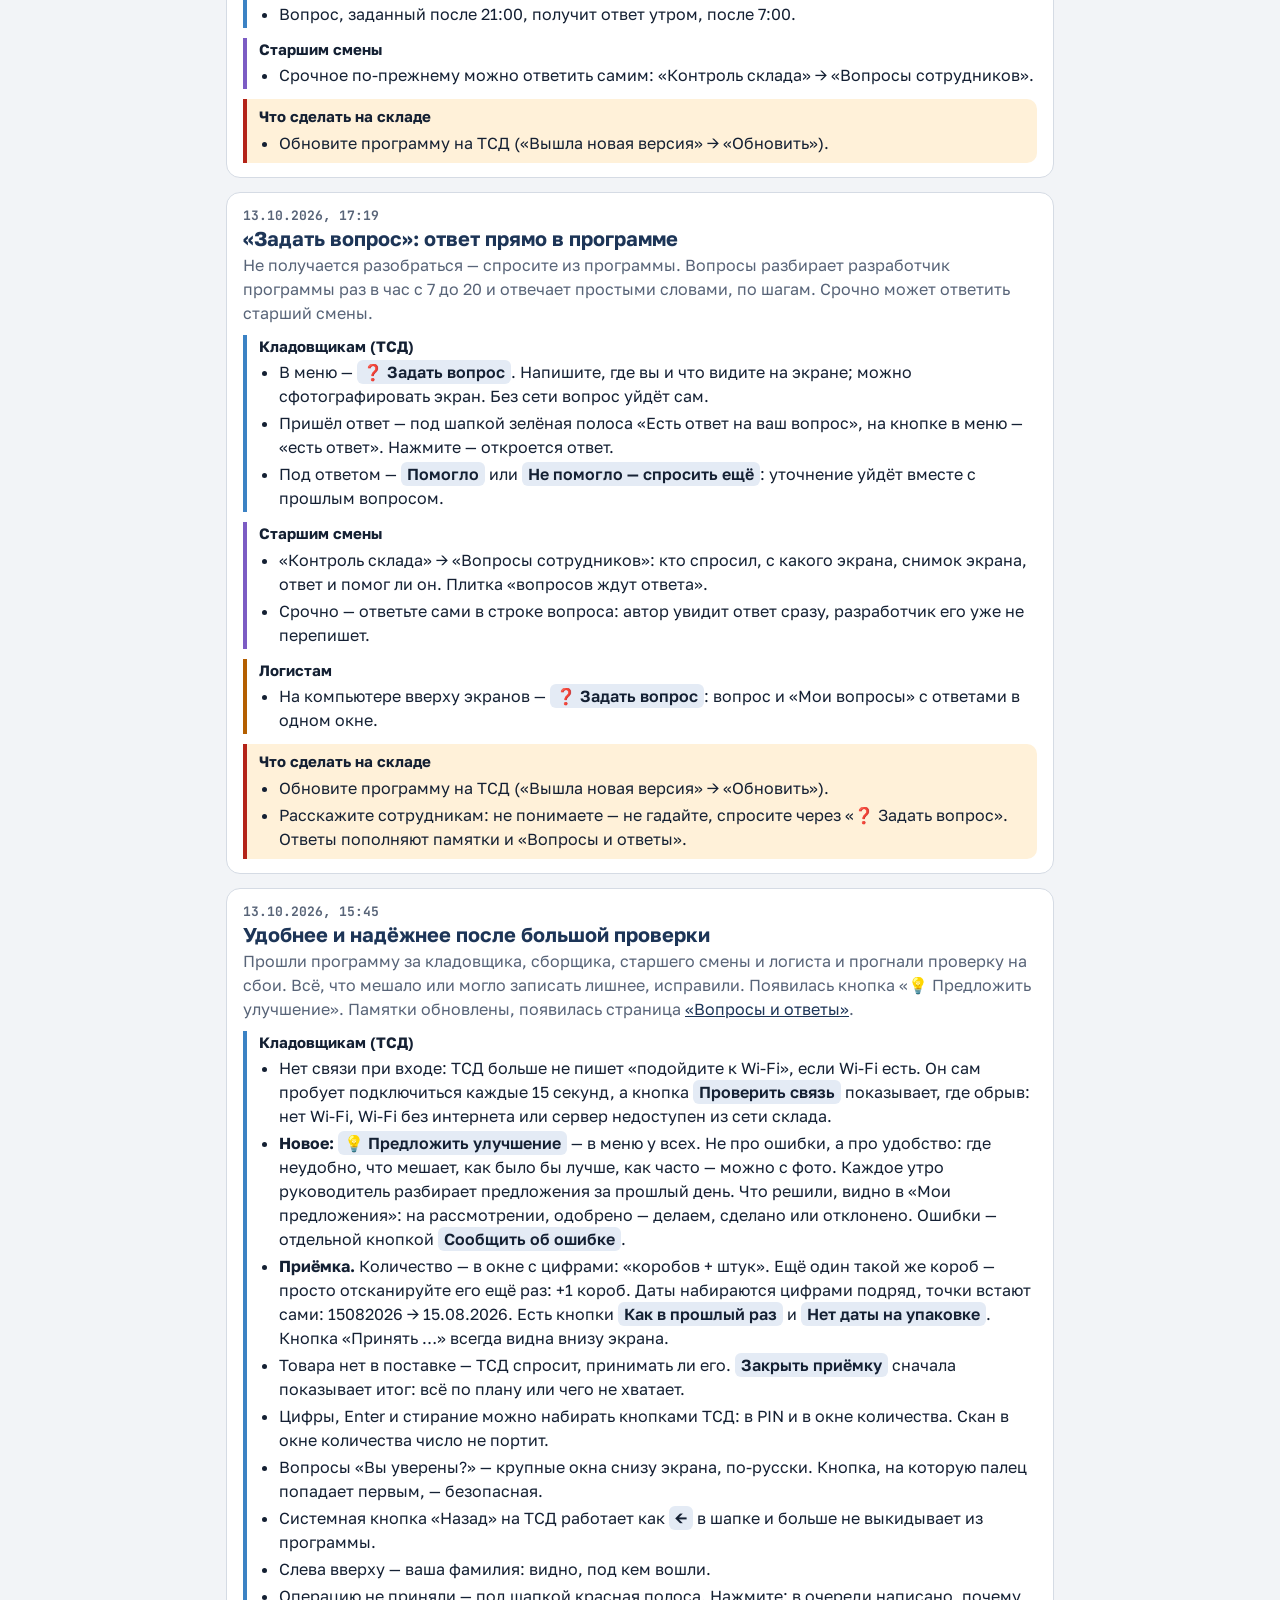
==== commit f9378269: "WMS: журнал изменений и FAQ — тепло ячеек по ABC (28.10)" ====
--- a/wms/changes/index.html
+++ b/wms/changes/index.html
@@ -123,9 +123,33 @@
 
   <!-- Новая запись — сюда, сверху. Класс latest — только у последней. -->
 
-  <article id="2026-10-27-tsd-tasks" class="latest">
-    <div class="rel-head">
-      <span class="date">27.10.2026, 20:06<span class="new">новое</span></span>
+  <article id="2026-10-28-heat-abc" class="latest">
+    <div class="rel-head">
+      <span class="date">28.10.2026, 17:03<span class="new">новое</span></span>
+      <h2>Классы товаров посчитаны: горячие ячейки — для самых ходовых</h2>
+      <p class="lead">Программа впервые посчитала классы товаров по расходу за 13 недель и по ним подсказывает, куда класть товар.</p>
+    </div>
+    <section class="who lead-role">
+      <h3>Старшим смены</h3>
+      <ul>
+        <li>«Контроль склада» → «Классы товаров»: A — товары, которые дают 80 % расхода (114 товаров), B — следующие 15 % (175), C — остальные. Пересчёт сам, по воскресеньям.</li>
+        <li>Подсказка «куда положить» при размещении: товар класса A — в горячие ячейки (ближе к упаковке, удобная высота), B — в тёплые, C — в холодные.</li>
+        <li>X, Y, Z (насколько ровный спрос) — только для справки. Отгрузки идут крупными партиями, поэтому почти все товары — Z. На «тепло» это больше не влияет.</li>
+        <li>«Товар не в своей зоне» — список того, что лежит не в своём тепле. Перекладывайте сначала самые явные строки сверху.</li>
+      </ul>
+    </section>
+    <section class="who todo">
+      <h3>Что сделать на складе</h3>
+      <ul>
+        <li>Проверить «тепло» ячеек в «Администрирование» → «Зоны и ячейки»: горячими должны быть ячейки у упаковки на удобной высоте.</li>
+        <li>Классы заработают в полную силу после стартовой инвентаризации: пока программа знает о товаре в немногих ячейках.</li>
+      </ul>
+    </section>
+  </article>
+
+  <article id="2026-10-27-tsd-tasks">
+    <div class="rel-head">
+      <span class="date">27.10.2026, 20:06</span>
       <h2>«?» на любом экране ТСД, задания с ТСД старшего, повреждённые этикетки</h2>
       <p class="lead">Сделано по предложениям №34, №36, №38, №39 и №40.</p>
     </div>
